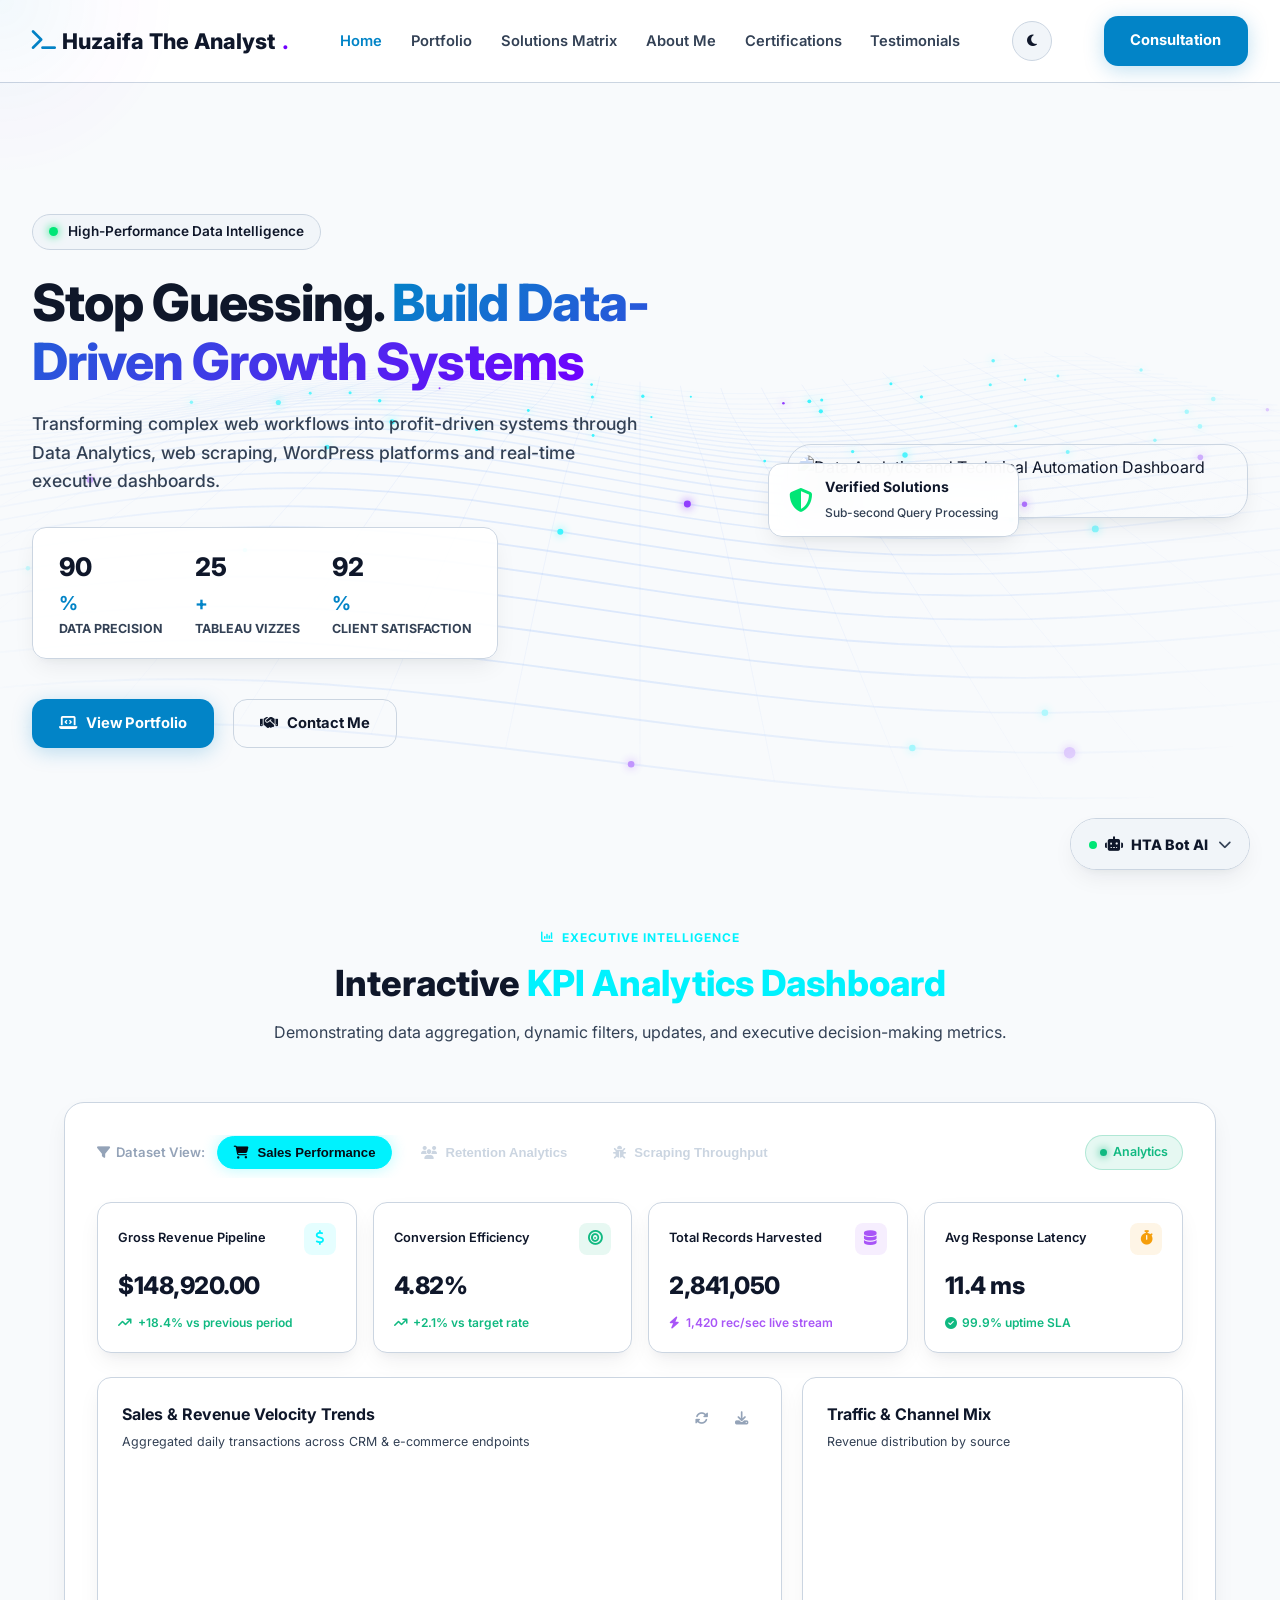
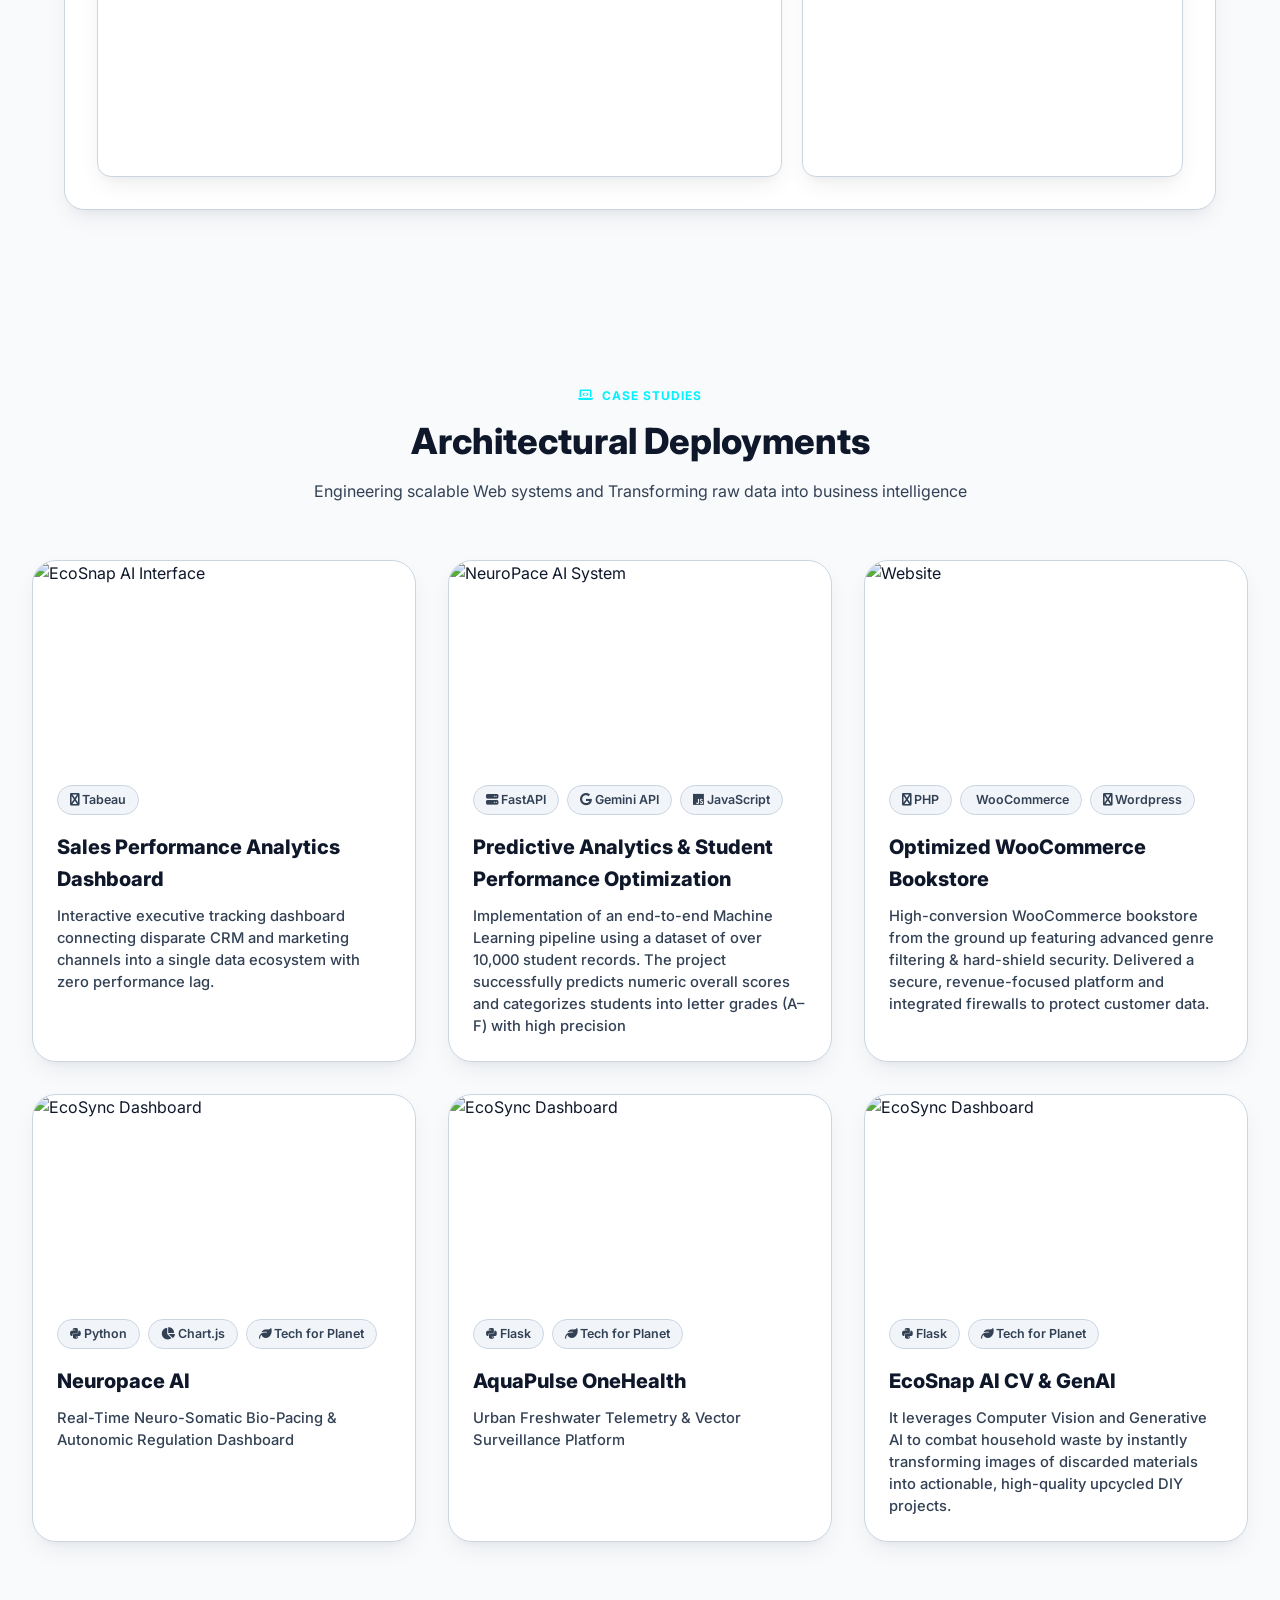
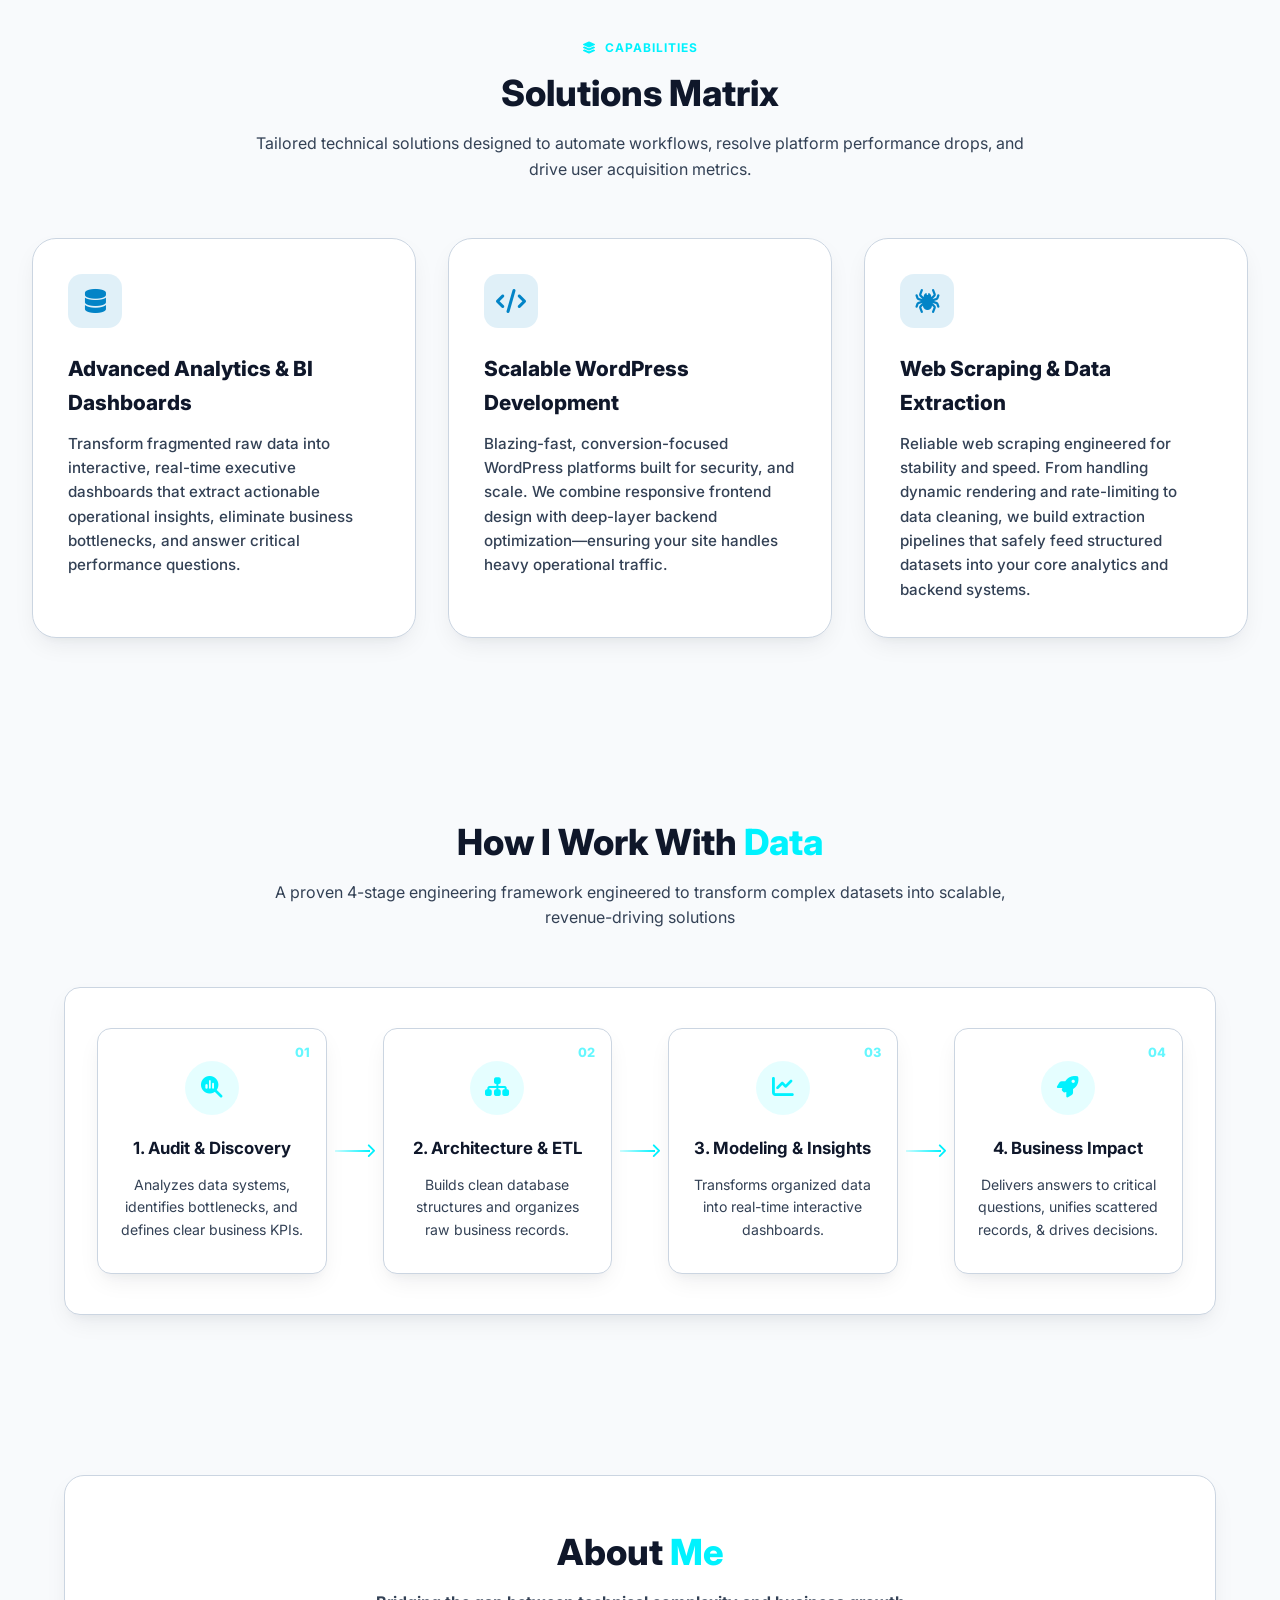
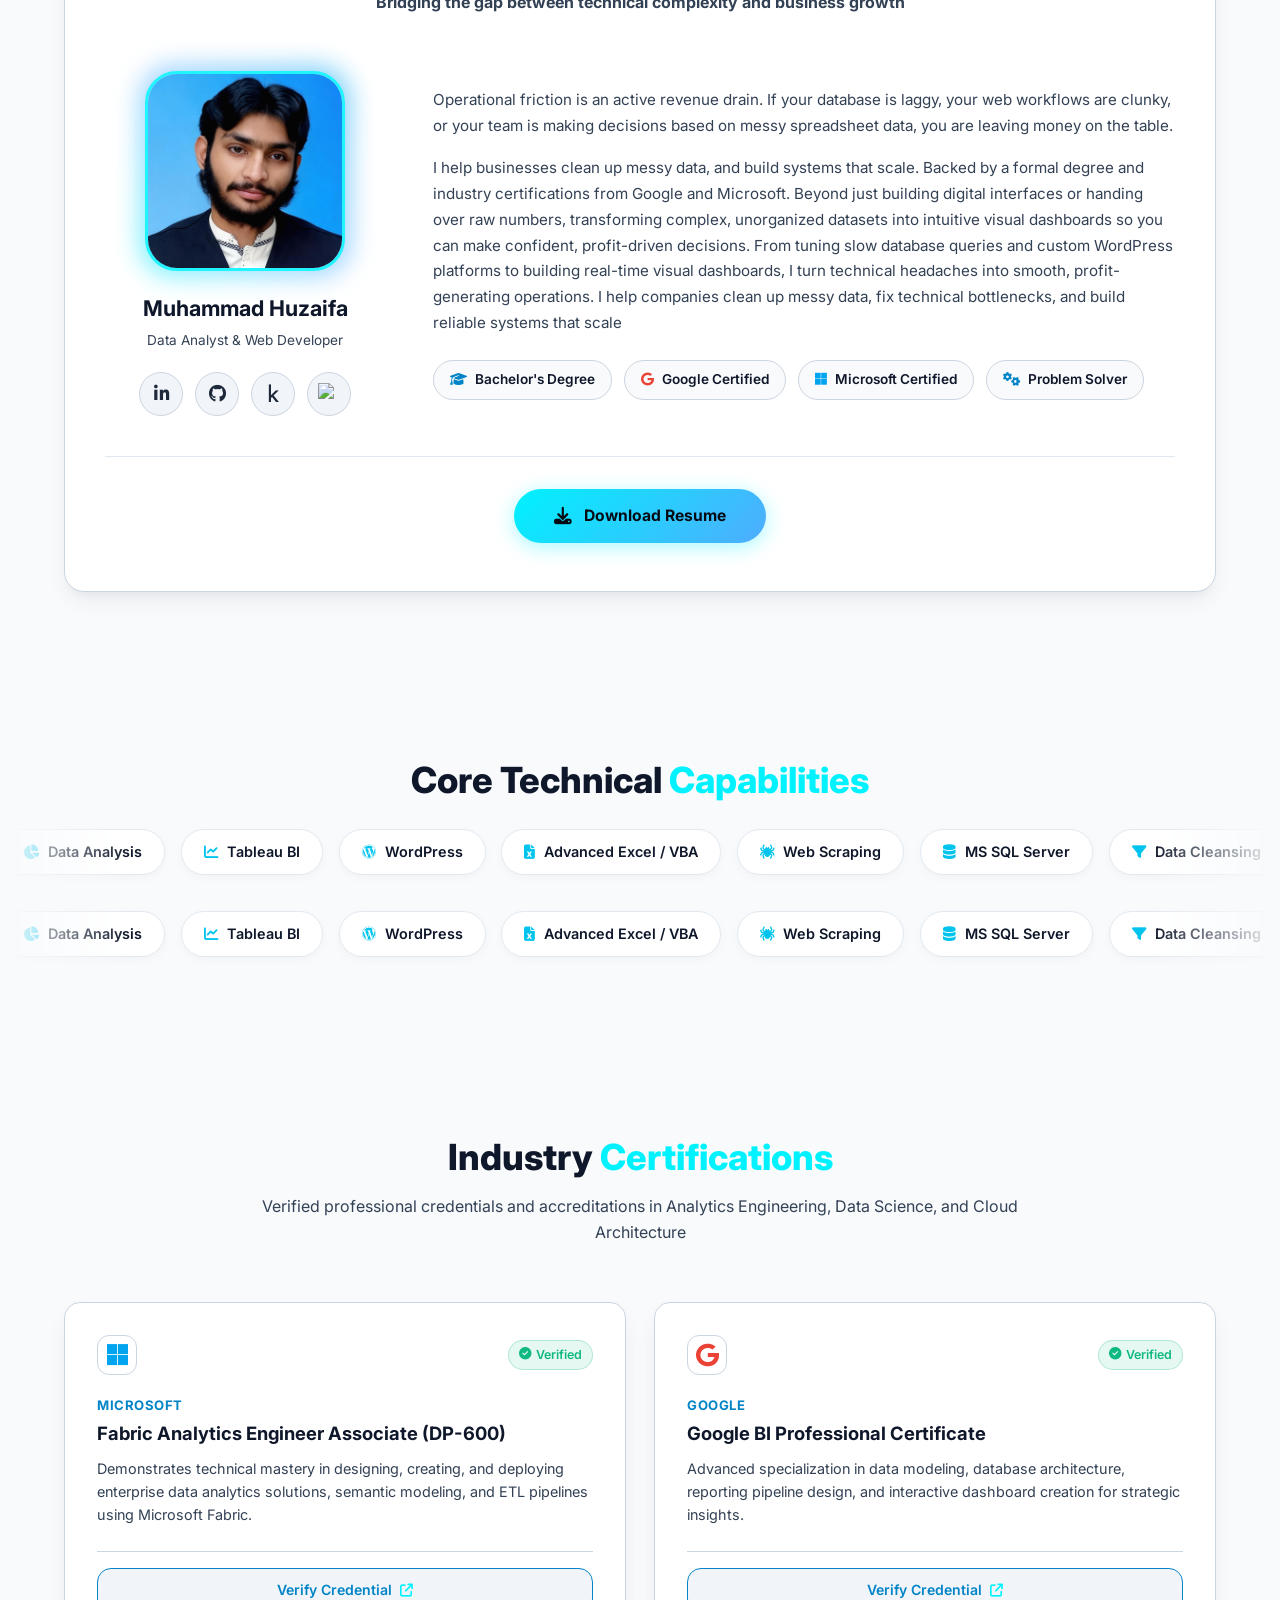
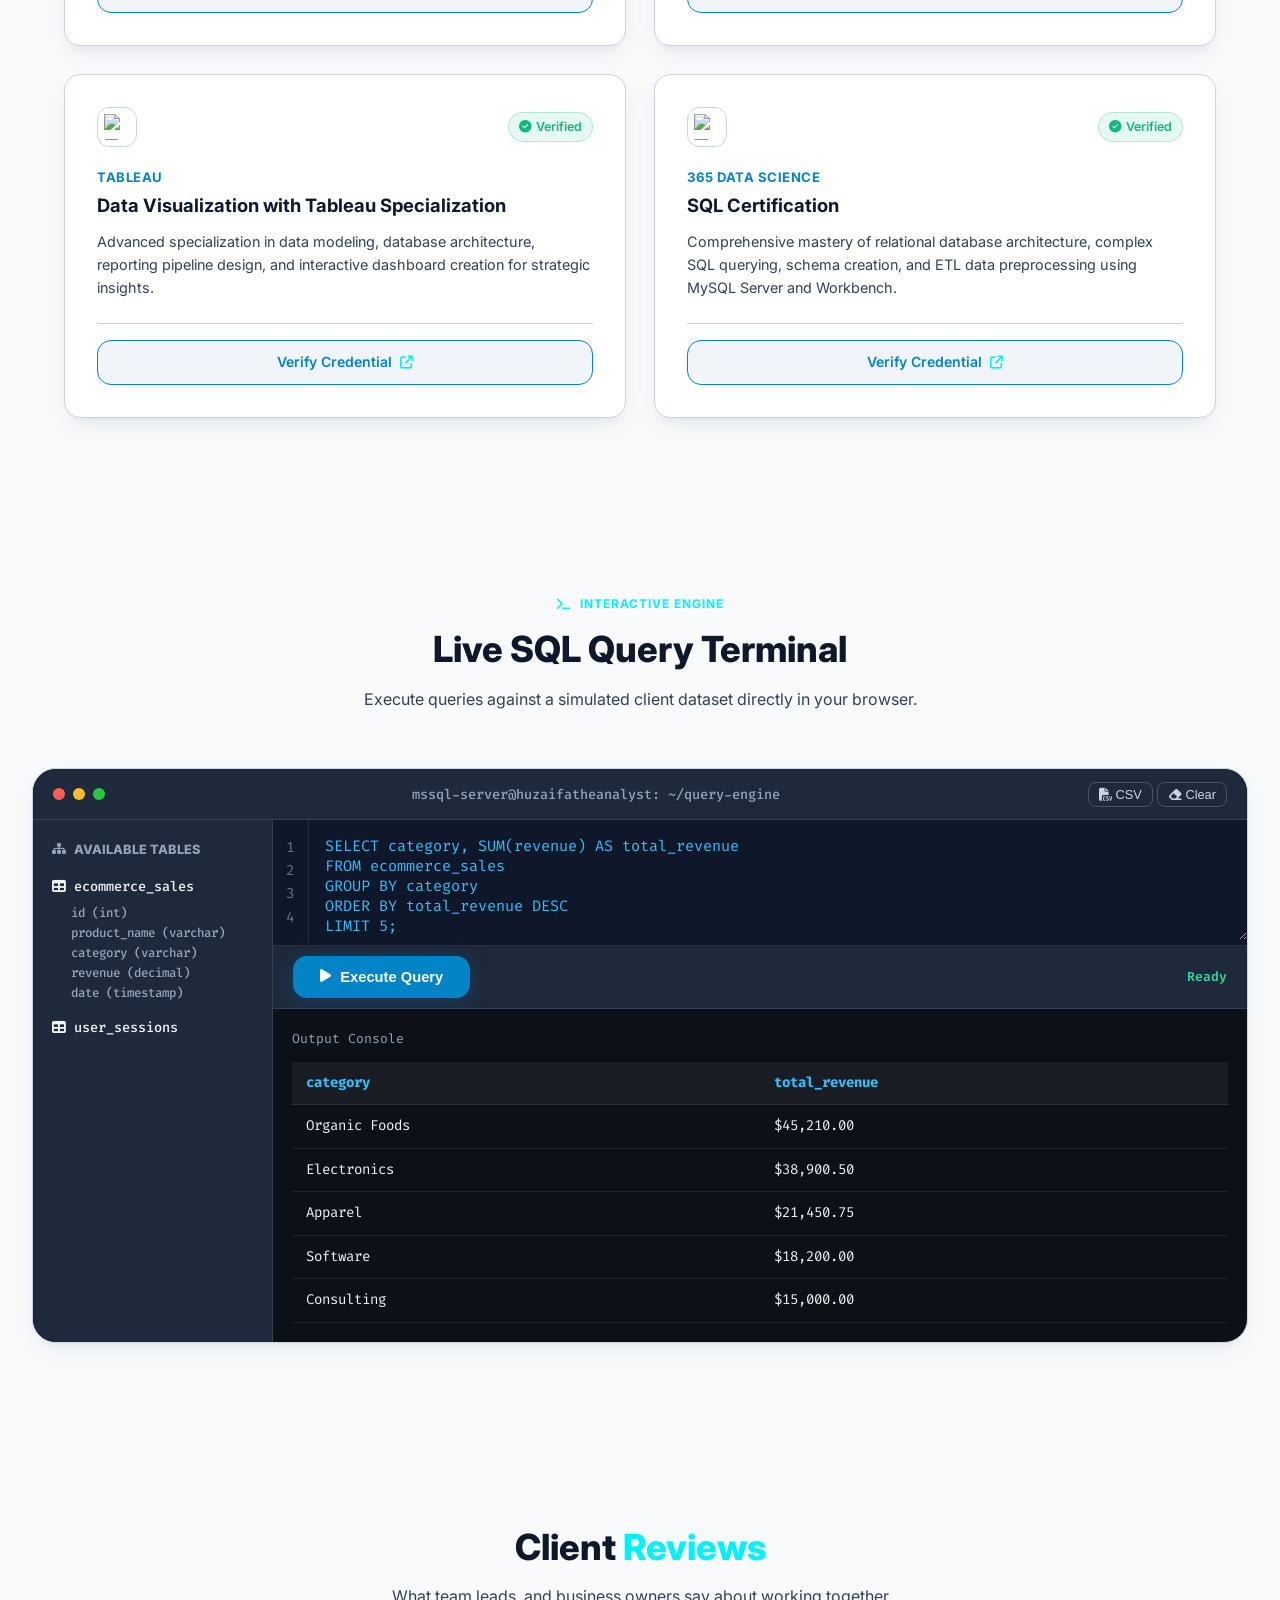
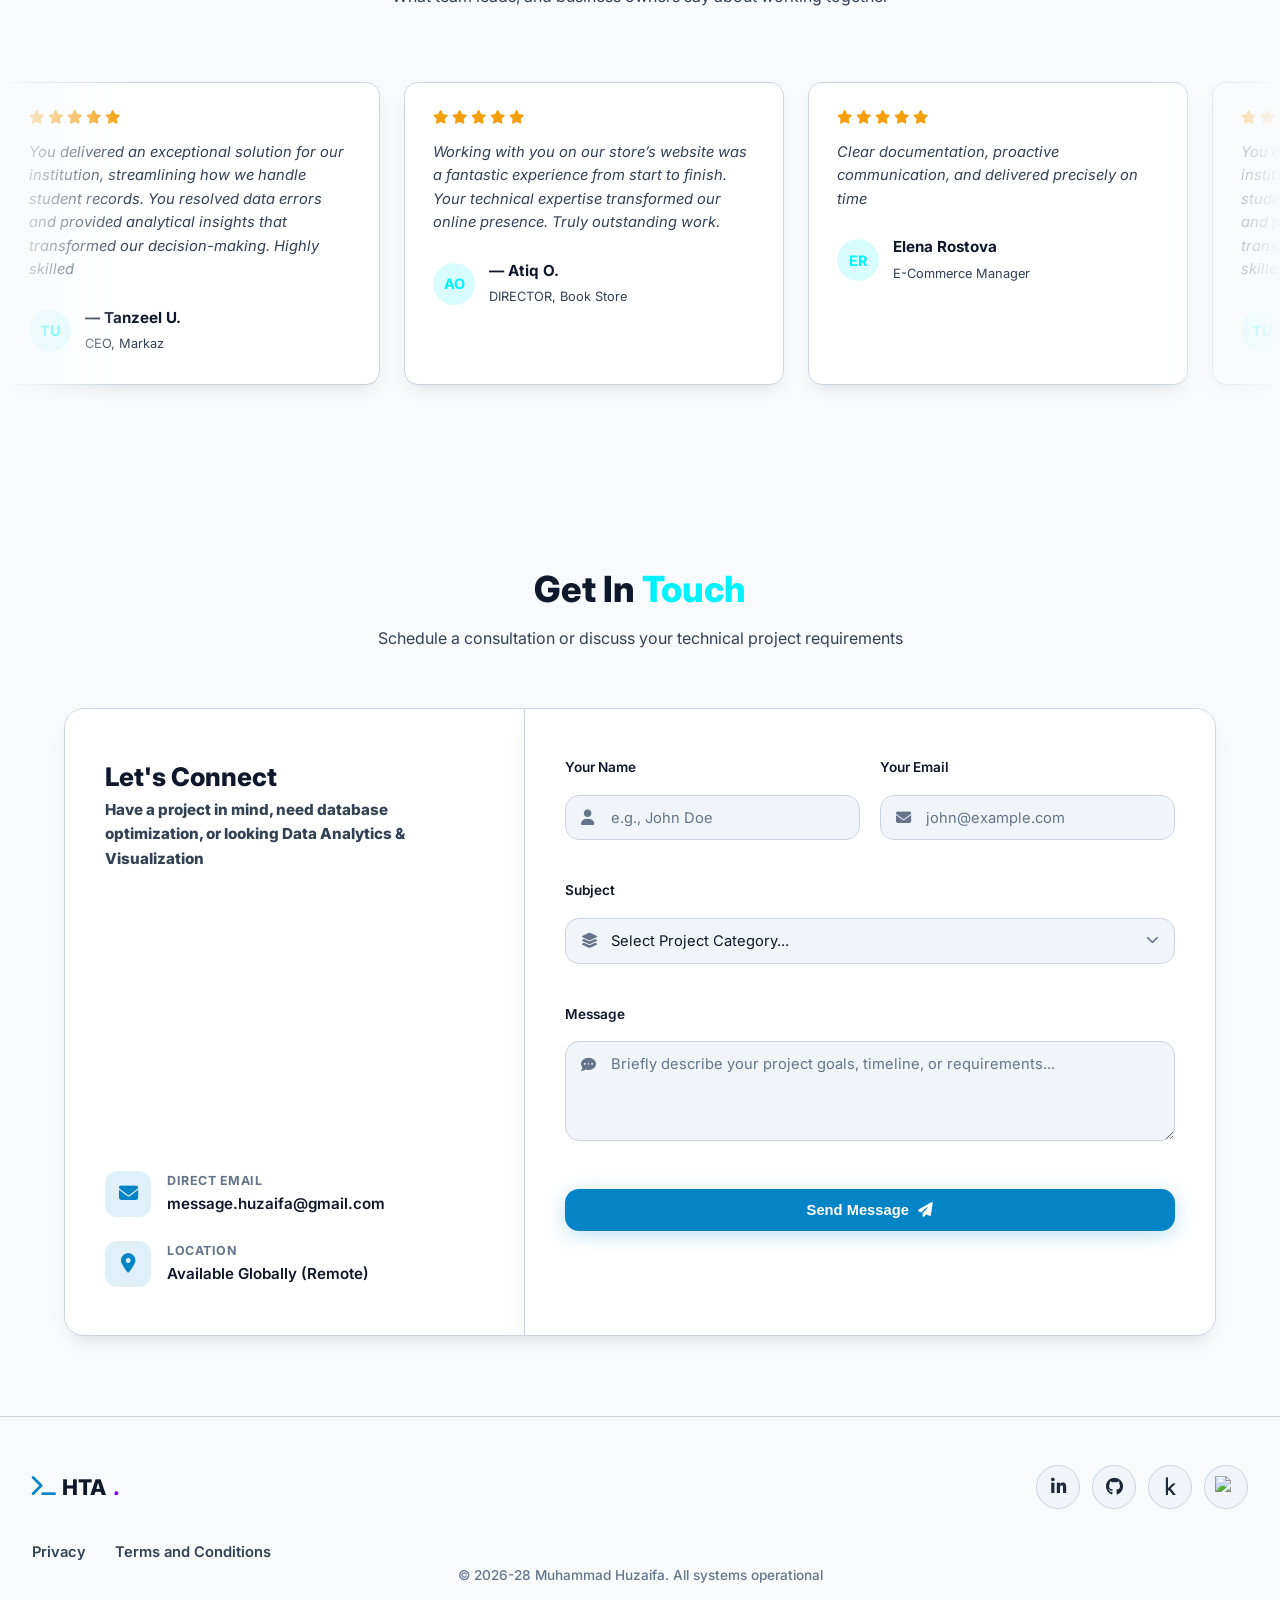
==== index.html @ ada936f2 "Update index.html" ====
<!DOCTYPE html>
<html lang="en" data-theme="dark">
<head>
    <meta charset="UTF-8">
    <meta name="viewport" content="width=device-width, initial-scale=1.0">
    <title>&gt;_ Muhammad Huzaifa | Data Analyst & Web Developer</title>
    <meta name="description" content="Optimize SQL databases, design 3NF schemas, and execute advanced analytics queries. Turn raw database structures into high-performance intelligence. Contact us!">
    <meta name="keywords" content="SQL Database, Database Schema Design, SQL Analytics, Performance Tuning, Relational Database Services">
    <!-- Canonical URL -->
    <link rel="canonical" href="huzaifatheanalyst.xyz/">
    
    <!-- Open Graph / Facebook / LinkedIn -->
    <meta property="og:type" content="website">
    <meta property="og:url" content="huzaifatheanalyst.xyz/">
    <meta property="og:title" content="Data Analysis, Visualization & SQL Database Solutions">
    <meta property="og:description" content="Turn complex datasets into actionable business intelligence with custom dashboards and optimized SQL databases.">
    <meta property="og:image" content="https://images.unsplash.com/photo-1551288049-bebda4e38f71?auto=format&fit=crop&w=800&q=80">

    <!-- Twitter Cards -->
    <meta name="twitter:card" content="summary_large_image">
    <meta name="twitter:title" content="Data Analysis, Visualization & SQL Database Solutions">
    <meta name="twitter:description" content="Turn complex datasets into actionable business intelligence with custom dashboards and optimized SQL databases.">
    <meta name="twitter:image" content="https://images.unsplash.com/photo-1551288049-bebda4e38f71?auto=format&fit=crop&w=800&q=80">
    <!-- Language and Geographical Targeting -->
    <meta http-equiv="Content-Language" content="en">
    <!-- Charset Encoding (Prevents broken text rendering) -->
    <link rel="alternate" hreflang="en" href="https://huzaifatheanalyst.xyz">
    <link rel="alternate" hreflang="x-default" href="https://huzaifatheanalyst.xyz">
    <!-- Core Search Engine Crawler Controls -->
    <meta name="robots" content="index, follow, max-snippet:-1, max-image-preview:large, max-video-preview:-1">
    <!-- Prevents translation prompt popups for international queries --> 
    <meta name="google" content="notranslate">
    <!-- Meta Tags for Engine Optimization & Social Previews -->
    <meta name="description" content="High-performance data analytics and web development portfolio featuring interactive KPI dashboards, live SQL execution engine, web automation pipelines, and custom web architectures.">
    <meta name="author" content="Muhammad Huzaifa">
    <script type="application/ld+json">
    {
      "@context": "https://schema.org",
      "@type": "ProfessionalService",
      "name": "Data Analytics & SQL Solutions",
      "description": "Expert data analysis, custom BI visualization dashboards, and SQL database optimization.",
      "url": "huzaifatheanalyst.xyz/",
      "serviceType": [
        "Data Analysis",
        "Data Visualization",
        "SQL Database Management",
        "Business Intelligence",
        "Wordpress Development"
      ],
      "areaServed": "Global",
      "hasOfferCatalog": {
        "@type": "OfferCatalog",
        "name": "Data & Database Services",
        "itemListElement": [
          {
            "@type": "Offer",
            "itemOffered": {
              "@type": "Service",
              "name": "SQL Database Optimization & 3NF Schema Design"
            }
          },
          {
            "@type": "Offer",
            "itemOffered": {
              "@type": "Service",
              "name": "Interactive BI & Web Dashboard Analytics"
            }
          }
        ]
      }
    }
    </script>
    <!-- Fonts & Icons -->
    <link rel="preconnect" href="https://fonts.googleapis.com">
    <link rel="preconnect" href="https://fonts.gstatic.com" crossorigin>
    <link href="https://fonts.googleapis.com/css2?family=Fira+Code:wght@400;500;600&family=Inter:wght@300;400;500;600;700;800&display=swap" rel="stylesheet">
    <link rel="stylesheet" href="https://cdnjs.cloudflare.com/ajax/libs/font-awesome/6.4.0/css/all.min.css">
    
    <!-- External JS Library Stylesheets -->
    <link rel="stylesheet" href="https://unpkg.com/aos@2.3.1/dist/aos.css">
    <link rel="stylesheet" href="https://cdn.jsdelivr.net/npm/lenis@1.0.42/dist/lenis.css">
    
    <!-- Core Application Stylesheet -->
    <link rel="stylesheet" href="style.css">
    
    <!-- External JavaScript Libraries -->
    <script src="https://cdn.jsdelivr.net/npm/lenis@1.0.42/dist/lenis.min.js"></script>
    <script src="https://cdnjs.cloudflare.com/ajax/libs/gsap/3.12.5/gsap.min.js"></script>
    <script src="https://cdnjs.cloudflare.com/ajax/libs/gsap/3.12.5/ScrollTrigger.min.js"></script>
    <script src="https://unpkg.com/aos@2.3.1/dist/aos.js"></script>
    <script src="https://cdnjs.cloudflare.com/ajax/libs/vanilla-tilt/1.8.1/vanilla-tilt.min.js"></script>
    <script src="https://cdn.jsdelivr.net/npm/chart.js"></script>
    <!-- EmailJS SDK Browser Integration -->
    <script type="text/javascript" src="https://cdn.jsdelivr.net/npm/@emailjs/browser@4/dist/email.min.js"></script>
</head>
<body class="dark-mode">

    <!-- Interactive Mouse Follower Glow Light -->
    <div id="mouse-follower" class="mouse-cursor-glow"></div>

    <!-- Live Ticker Top Banner -->
    <!--<div class="top-banner">
        <div class="banner-track">
            <span class="banner-text"><i class="fa-solid fa-chart-line"></i> Live Data Metrics: 10M+ Records Processed</span>
            <span class="banner-text"><i class="fa-solid fa-bolt"></i> PageSpeed Score: 99/100</span>
            <span class="banner-text"><i class="fa-solid fa-database"></i> SQL Query Latency: &lt;12ms</span>
            <span class="banner-text"><i class="fa-solid fa-code-branch"></i> Automated Scraping Pipelines: 100% Uptime</span>
            <span class="banner-text"><i class="fa-solid fa-chart-line"></i> Live Data Metrics: 10M+ Records Processed</span>
            <span class="banner-text"><i class="fa-solid fa-bolt"></i> PageSpeed Score: 99/100</span>
        </div>
    </div>-->

    <!-- SECTION 1: HEADER NAVIGATION BAR WITH THEME SWITCHER -->
    <header class="navbar" id="master-navbar">
    <div class="navbar-container">
        <!-- Left: Identity Logo -->
        <a href="#home" class="nav-logo">
            <i class="fa-solid fa-terminal logo-icon"></i>
            <span class="logo-text">
                H<span class="logo-fold">uzaifa </span>T<span class="logo-fold">he </span>A<span class="logo-fold">nalyst</span>
            </span>
            <span class="logo-dot">.</span>
        </a>

        <!-- Master Navigation Pipeline -->
        <nav class="nav-pipeline">
            <ul class="nav-links">
                <li><a href="#home" class="nav-link active">Home</a></li>
                <li><a href="#portfolio" class="nav-link">Portfolio</a></li>                
                <li><a href="#matrix" class="nav-link">Solutions Matrix</a></li>
                <li><a href="#about" class="nav-link">About Me</a></li>
                <li><a href="#certifications" class="nav-link">Certifications</a></li>
                <li><a href="#testimonials" class="nav-link">Testimonials</a></li>
            </ul>
            <div class="nav-action-mobile">
                <a href="#contact" class="btn btn-primary tracking-cta" data-cta-location="Mobile Drawer">Consultation</a>
            </div>
        </nav>
        
        <!-- Center Theme Toggle & Right-most Hamburger -->
        <button id="theme-toggle-btn" class="theme-toggle-button" aria-label="Toggle Light/Dark Theme" title="Switch Theme">
            <i class="fa-solid fa-moon icon-dark"></i>
            <i class="fa-solid fa-sun icon-light"></i>
        </button>

        <a href="#contact" class="btn btn-primary tracking-cta cta-desktop-only" data-cta-location="Navigation Header">Consultation</a>

        <button class="mobile-nav-toggle" aria-label="Toggle navigation menu" aria-expanded="false">
            <span class="hamburger-line"></span>
            <span class="hamburger-line"></span>
            <span class="hamburger-line"></span>
        </button>
    </div>
</header>
    <!-- SECTION 2: HERO SECTION WITH MOUSE PARALLAX CANVAS & LIVE METRICS -->
    <section class="hero" id="home">
        <!-- Background Particle Canvas for Mouse Interaction -->
        <canvas id="hero-particle-canvas"></canvas>

        <div class="hero-content" data-aos="fade-right" data-aos-duration="1000">
            <div class="hero-status-badge">
                <span class="status-dot pulse"></span>
                <span class="status-text">High-Performance Data Intelligence</span>
            </div>
            
            <!-- <div class="hero-tagline">High-Performance Web Applications & Data Intelligence</div>-->
            <h1 class="hero-title">Stop Guessing.<span> Build Data-Driven Growth Systems</span></h1>
            <p class="hero-desc">Transforming complex web workflows into profit-driven systems through Data Analytics, web scraping,  WordPress platforms and real-time executive dashboards.</p>
            
            <!-- Hero Real-Time Performance Badges -->
            <div class="hero-kpi-strip">
                <div class="kpi-mini-card">
                    <span class="kpi-mini-number" data-target="90">0</span><span class="kpi-unit">%</span>
                    <span class="kpi-mini-label">Data Precision</span>
                </div>
                <div class="kpi-mini-card">
                    <span class="kpi-mini-number" data-target="25">0</span><span class="kpi-unit">+</span>
                    <span class="kpi-mini-label">Tableau Vizzes</span>
                </div>
                <div class="kpi-mini-card">
                    <span class="kpi-mini-number" data-target="92">0</span><span class="kpi-unit">%</span>
                    <span class="kpi-mini-label">Client Satisfaction</span>
                </div>
            </div>

            <div class="hero-actions">
                <a href="#portfolio" class="btn btn-primary"><i class="fa-solid fa-laptop-code"></i> View Portfolio</a>
                <a href="#contact" class="btn btn-outline"><i class="fa-solid fa-handshake"></i> Contact Me</a>
            </div>
        </div>

        <div class="hero-image-container" data-aos="fade-left" data-aos-duration="1000">
            <div class="hero-image-glass-frame">
                <img src="https://images.unsplash.com/photo-1551288049-bebda4e38f71?auto=format&fit=crop&w=800&q=80" 
                     alt="Data Analytics and Technical Automation Dashboard Layout" 
                     class="hero-image">
                <div class="glass-overlay-badge">
                    <i class="fa-solid fa-shield-halved"></i>
                    <div>
                        <strong>Verified Solutions</strong>
                        <small>Sub-second Query Processing</small>
                    </div>
                </div>
            </div>
        </div>
    </section>

    <!-- ==========================================
     LIVE INTERACTIVE KPI ANALYTICS DASHBOARD
     ========================================== -->
<section id="dashboard" class="section-padding">
    <div class="container">
        
        <!-- Section Header -->
        <div class="section-header text-center">
            <span class="section-badge"><i class="fa-solid fa-chart-column"></i> EXECUTIVE INTELLIGENCE</span>
            <h2 class="section-title">Interactive <span class="highlight">KPI Analytics Dashboard</span></h2>
            <p class="section-subtitle">Demonstrating data aggregation, dynamic filters, updates, and executive decision-making metrics.</p>
        </div>

        <!-- Dashboard Main Outer Container -->
        <div class="dashboard-frame">
            
            <!-- Horizontal Filter Bar (Scrollable on Mobile) -->
            <div class="dashboard-filter-bar">
                <span class="filter-label"><i class="fa-solid fa-filter"></i> Dataset View:</span>
                <button class="filter-btn active" data-view="sales"><i class="fa-solid fa-cart-shopping"></i> Sales Performance</button>
                <button class="filter-btn" data-view="retention"><i class="fa-solid fa-users"></i> Retention Analytics</button>
                <button class="filter-btn" data-view="scraping"><i class="fa-solid fa-bug"></i> Scraping Throughput</button>
                <span class="status-indicator"><span class="pulse-dot"></span> Analytics</span>
            </div>

            <!-- Top 4 KPI Metric Cards -->
            <div class="kpi-grid">
                
                <!-- KPI Card 1 -->
                <div class="kpi-card">
                    <div class="kpi-header">
                        <span class="kpi-title">Gross Revenue Pipeline</span>
                        <span class="kpi-icon icon-cyan"><i class="fa-solid fa-dollar-sign"></i></span>
                    </div>
                    <div class="kpi-value" id="kpi-val-1">$148,920.00</div>
                    <div class="kpi-trend trend-up">
                        <i class="fa-solid fa-arrow-trend-up"></i>
                        <span>+18.4% vs previous period</span>
                    </div>
                </div>

                <!-- KPI Card 2 -->
                <div class="kpi-card">
                    <div class="kpi-header">
                        <span class="kpi-title">Conversion Efficiency</span>
                        <span class="kpi-icon icon-green"><i class="fa-solid fa-bullseye"></i></span>
                    </div>
                    <div class="kpi-value" id="kpi-val-2">4.82%</div>
                    <div class="kpi-trend trend-up">
                        <i class="fa-solid fa-arrow-trend-up"></i>
                        <span>+2.1% vs target rate</span>
                    </div>
                </div>

                <!-- KPI Card 3 -->
                <div class="kpi-card">
                    <div class="kpi-header">
                        <span class="kpi-title">Total Records Harvested</span>
                        <span class="kpi-icon icon-purple"><i class="fa-solid fa-database"></i></span>
                    </div>
                    <div class="kpi-value" id="kpi-val-3">2,841,050</div>
                    <div class="kpi-trend trend-neutral">
                        <i class="fa-solid fa-bolt"></i>
                        <span>1,420 rec/sec live stream</span>
                    </div>
                </div>

                <!-- KPI Card 4 -->
                <div class="kpi-card">
                    <div class="kpi-header">
                        <span class="kpi-title">Avg Response Latency</span>
                        <span class="kpi-icon icon-amber"><i class="fa-solid fa-stopwatch"></i></span>
                    </div>
                    <div class="kpi-value" id="kpi-val-4">11.4 ms</div>
                    <div class="kpi-trend trend-up">
                        <i class="fa-solid fa-circle-check"></i>
                        <span>99.9% uptime SLA</span>
                    </div>
                </div>

            </div>

            <!-- Main Charts Grid -->
            <div class="dashboard-charts-grid">
                
                <!-- Line Chart Card -->
                <div class="dashboard-card">
                    <div class="card-header">
                        <div>
                            <h3 class="card-title">Sales & Revenue Velocity Trends</h3>
                            <p class="card-subtitle">Aggregated daily transactions across CRM & e-commerce endpoints</p>
                        </div>
                        <div class="card-actions">
                            <button class="icon-btn" title="Refresh Data" id="btn-refresh"><i class="fa-solid fa-rotate"></i></button>
                            <button class="icon-btn" title="Download Report"><i class="fa-solid fa-download"></i></button>
                        </div>
                    </div>
                    <!-- Relative Container to Lock Canvas Bounds -->
                    <div class="chart-canvas-container">
                        <canvas id="lineChart"></canvas>
                    </div>
                </div>

                <!-- Doughnut Chart Card -->
                <div class="dashboard-card">
                    <div class="card-header">
                        <div>
                            <h3 class="card-title">Traffic & Channel Mix</h3>
                            <p class="card-subtitle">Revenue distribution by source</p>
                        </div>
                    </div>
                    <!-- Relative Container to Lock Canvas Bounds -->
                    <div class="chart-canvas-container doughnut-container">
                        <canvas id="doughnutChart"></canvas>
                    </div>
                </div>

            </div>

        </div>
    </div>
</section>
    
    <!-- SECTION 5: PORTFOLIO & ENGINEERING PROJECTS -->
    <section class="portfolio-section" id="portfolio">
        <div class="section-header" data-aos="fade-up">
            <div class="section-badge"><i class="fa-solid fa-laptop-code"></i> Case Studies</div>
            <h2 class="section-title">Architectural <span>Deployments</span></h2>
            <p class="section-subtitle">Engineering scalable Web systems and Transforming raw data into business intelligence</p>
        </div>

        <div class="portfolio-grid">
            <!-- Project 1:  -->
            <div class="project-card" data-aos="fade-up" data-aos-delay="100">
                <div class="project-image-wrapper">
                    <img src="https://images.unsplash.com/photo-1718157583121-ff17762cdb14?q=80&w=867&auto=format&fit=crop&ixlib=rb-4.1.0&ixid=M3wxMjA3fDB8MHxwaG90by1wYWdlfHx8fGVufDB8fHx8fA%3D%3D" alt="EcoSnap AI Interface" class="project-img">
                    <div class="project-links">
                        <a href="#" class="project-link" aria-label="View Source"><i class="fa-solid fa-file-lines"></i></a>
                        <a href="https://public.tableau.com/app/profile/muhammadhuzaifa/viz/AdidasUSA_StrategicSalesPerformanceOverview/AdidasSalesDashboardUSA2020-21" class="project-link" aria-label="Live Demo"><i class="fa-solid fa-arrow-up-right-from-square"></i></a>
                    </div>
                </div>
                <div class="project-content">
                    <div class="project-tags">
                        <span class="tag"><i class="fa-brands fa-chart-line"></i> Tabeau</span>
                    </div>
                    <h3 class="project-title">Sales Performance Analytics Dashboard</h3>
                    <p class="project-desc">Interactive executive tracking dashboard connecting disparate CRM and marketing channels into a single data ecosystem with zero performance lag.</p>
                </div>
            </div>

            <!-- Project 2:-->
            <div class="project-card" data-aos="fade-up" data-aos-delay="200">
                <div class="project-image-wrapper">
                    <img src="https://images.unsplash.com/photo-1782729433827-b5d43a30973f?q=80&w=387&auto=format&fit=crop&ixlib=rb-4.1.0&ixid=M3wxMjA3fDB8MHxwaG90by1wYWdlfHx8fGVufDB8fHx8fA%3D%3D" alt="NeuroPace AI System" class="project-img">
                    <div class="project-links">
                        <a href="https://github.com/MuhammadHuzaifaG/Rf-predictor-high-precision-student-grade-analytic/blob/main/README.md" class="project-link" aria-label="Live Demo"><i class="fa-brands fa-github"></i></a>
                        <a href="https://www.kaggle.com/code/muhammadhuzaifagohar/rf-predictor-high-precision-student-grade-analytic" class="project-link" aria-label="View Source"><i class="fa-solid fa-arrow-up-right-from-square"></i></a>
                    </div>
                </div>
                <div class="project-content">
                    <div class="project-tags">
                        <span class="tag"><i class="fa-solid fa-server"></i> FastAPI</span>
                        <span class="tag"><i class="fa-brands fa-google"></i> Gemini API</span>
                        <span class="tag"><i class="fa-brands fa-js"></i> JavaScript</span>
                    </div>
                    <h3 class="project-title">Predictive Analytics & Student Performance Optimization</h3>
                    <p class="project-desc">Implementation of an end-to-end Machine Learning pipeline using a dataset of over 10,000 student records. The project successfully predicts numeric overall scores and categorizes students into letter grades (A–F) with high precision</p>
                </div>
            </div>

            <!-- Project 3:  -->
            <div class="project-card" data-aos="fade-up" data-aos-delay="300">
                <div class="project-image-wrapper">
                    <img src="https://images.unsplash.com/photo-1698512156323-28e03350851e?q=80&w=870&auto=format&fit=crop&ixlib=rb-4.1.0&ixid=M3wxMjA3fDB8MHxwaG90by1wYWdlfHx8fGVufDB8fHx8fA%3D%3D" alt="Website" class="project-img">
                    <div class="project-links">
                        <a href="https://docs.google.com/document/d/1Qr-79xGvVa0n-7k_gjW4bjNRzRv3go2waDYtwIHaJGA/edit?usp=sharing" class="project-link" aria-label="Live Demo"><i class="fa-solid fa-file-lines"></i></a>
                        <a href="https://booking.freehosting.dev/" class="project-link" aria-label="View Source"><i class="fa-solid fa-arrow-up-right-from-square"></i></a>
                    </div>
                </div>
                <div class="project-content">
                    <div class="project-tags">
                        <span class="tag"><i class="fa-solid fa-php"></i> PHP</span>
                        <span class="tag"><i class="fa-solid fa-woocommerce"></i> WooCommerce</span>
                        <span class="tag"><i class="fa-solid fa-wordpress"></i> Wordpress</span>
                    </div>
                    <h3 class="project-title">Optimized WooCommerce Bookstore</h3>
                    <p class="project-desc">High-conversion WooCommerce bookstore from the ground up featuring advanced genre filtering & hard-shield security. Delivered a secure, revenue-focused platform and integrated firewalls to protect customer data.</p>
                </div>
            </div>
            
            <!-- Project 4:  -->
            <div class="project-card" data-aos="fade-up" data-aos-delay="400">
                <div class="project-image-wrapper">
                    <img src="https://images.unsplash.com/photo-1563986768609-322da13575f3?auto=format&fit=crop&w=600&q=80" alt="EcoSync Dashboard" class="project-img">
                    <div class="project-links">
                        <a href="https://github.com/MuhammadHuzaifaG/Neuropace-AI" class="project-link" aria-label="View Source"><i class="fa-brands fa-github"></i></a>
                        <a href="https://muhammadhuzaifag.github.io/Neuropace-AI/" class="project-link" aria-label="Live Demo"><i class="fa-solid fa-arrow-up-right-from-square"></i></a>
                    </div>
                </div>
                <div class="project-content">
                    <div class="project-tags">
                        <span class="tag"><i class="fa-brands fa-python"></i> Python</span>
                        <span class="tag"><i class="fa-solid fa-chart-pie"></i> Chart.js</span>
                        <span class="tag"><i class="fa-solid fa-leaf"></i> Tech for Planet</span>
                    </div>
                    <h3 class="project-title">Neuropace AI</h3>
                    <p class="project-desc">Real-Time Neuro-Somatic Bio-Pacing & Autonomic Regulation Dashboard</p>
                </div>
            </div>
            <!-- Project 5 -->
            <div class="project-card" data-aos="fade-up" data-aos-delay="400">
                <div class="project-image-wrapper">
                    <img src="https://images.unsplash.com/photo-1460925895917-afdab827c52f?auto=format&fit=crop&w=600&q=80" alt="EcoSync Dashboard" class="project-img">
                    <div class="project-links">
                        <a href="https://github.com/MuhammadHuzaifaG/AquaPulse-OneHealth" class="project-link" aria-label="View Source"><i class="fa-brands fa-github"></i></a>
                        <a href="https://muhammadhuzaifag.github.io/AquaPulse-OneHealth/" class="project-link" aria-label="Live Demo"><i class="fa-solid fa-arrow-up-right-from-square"></i></a>
                    </div>
                </div>
                <div class="project-content">
                    <div class="project-tags">
                        <span class="tag"><i class="fa-brands fa-python"></i> Flask</span>
                        <span class="tag"><i class="fa-solid fa-leaf"></i> Tech for Planet</span>
                    </div>
                    <h3 class="project-title">AquaPulse OneHealth</h3>
                    <p class="project-desc"> Urban Freshwater Telemetry & Vector Surveillance Platform </p>
                </div>
            </div>
            <!-- Project 6 -->
            <div class="project-card" data-aos="fade-up" data-aos-delay="400">
                <div class="project-image-wrapper">
                    <img src="https://images.unsplash.com/photo-1526374965328-7f61d4dc18c5?auto=format&fit=crop&w=600&q=80" alt="EcoSync Dashboard" class="project-img">
                    <div class="project-links">
                        <a href="https://github.com/MuhammadHuzaifaG/EcoSnap-AI-Computer-Vision-and-Generative-AI" class="project-link" aria-label="View Source"><i class="fa-brands fa-github"></i></a>
                        <a href="https://muhammadhuzaifag.github.io/EcoSnap-AI-Computer-Vision-and-Generative-AI" class="project-link" aria-label="Live Demo"><i class="fa-solid fa-arrow-up-right-from-square"></i></a>
                    </div>
                </div>
                <div class="project-content">
                    <div class="project-tags">
                        <span class="tag"><i class="fa-brands fa-python"></i> Flask</span>
                        <span class="tag"><i class="fa-solid fa-leaf"></i> Tech for Planet</span>
                    </div>
                    <h3 class="project-title">EcoSnap AI CV & GenAI</h3>
                    <p class="project-desc">It leverages Computer Vision and Generative AI to combat household waste by instantly transforming images of discarded materials into actionable, high-quality upcycled DIY projects.</p>
                </div>
            </div>
        </div>
    </section>

    <!-- SECTION 6: SOLUTIONS MATRIX -->
    <section class="services-section" id="matrix">
        <div class="section-header" data-aos="fade-up">
            <div class="section-badge"><i class="fa-solid fa-layer-group"></i> Capabilities</div>
            <h2 class="section-title">Solutions <span>Matrix</span></h2>
            <p class="section-subtitle">Tailored technical solutions designed to automate workflows, resolve platform performance drops, and drive user acquisition metrics.</p>
        </div>
        
        <div class="services-grid">
            <div class="service-card" data-aos="zoom-in" data-aos-delay="100">
                <div class="service-icon"><i class="fa-solid fa-database"></i></div>
                <h3 class="service-title">Advanced Analytics & BI Dashboards</h3>
                <p class="service-desc">Transform fragmented raw data into interactive, real-time executive dashboards that extract actionable operational insights, eliminate business bottlenecks, and answer critical performance questions.</p>
            </div>
            
            <div class="service-card" data-aos="zoom-in" data-aos-delay="200">
                <div class="service-icon"><i class="fa-solid fa-code"></i></div>
                <h3 class="service-title">Scalable WordPress Development</h3>
                <p class="service-desc">Blazing-fast, conversion-focused WordPress platforms built for security, and scale. We combine responsive frontend design with deep-layer backend optimization—ensuring your site handles heavy operational traffic.</p>
            </div>
            
            <div class="service-card" data-aos="zoom-in" data-aos-delay="300">
                <div class="service-icon"><i class="fa-solid fa-spider"></i></div>
                <h3 class="service-title">Web Scraping & Data Extraction</h3>
                <p class="service-desc">Reliable web scraping engineered for stability and speed. From handling dynamic rendering and rate-limiting to data cleaning, we build extraction pipelines that safely feed structured datasets into your core analytics and backend systems.</p>
            </div>
        </div>
    </section>

<!-- ==========================================
     STAKEHOLDER WORKFLOW / DATA PIPELINE
     ========================================== -->
<section id="pipeline" class="section-padding">
    <div class="container">
        <!-- Section Header with Refined High-Trust Copy -->
        <div class="section-header text-center">
            <h2 class="section-title">How I Work With <span class="highlight">Data</span></h2>
            <p class="section-subtitle">A proven 4-stage engineering framework engineered to transform complex datasets into scalable, revenue-driving solutions</p>
        </div>

        <!-- Outer Boundary Box -->
        <div class="pipeline-outer-box">
            <div class="pipeline-flow-wrapper">
                
                <!-- Step 1 -->
                <div class="pipeline-card" data-step="1">
                    <div class="step-badge">01</div>
                    <div class="pipeline-icon"><i class="fa-solid fa-magnifying-glass-chart"></i></div>
                    <h3 class="pipeline-card-title">1. Audit & Discovery</h3>
                    <p class="pipeline-card-desc">Analyzes data systems, identifies bottlenecks, and defines clear business KPIs.</p>
                </div>

                <!-- Animated Connector Arrow 1-2 -->
                <div class="pipeline-arrow-connector">
                    <div class="arrow-line"></div>
                    <i class="fa-solid fa-chevron-right arrow-head"></i>
                </div>

                <!-- Step 2 -->
                <div class="pipeline-card" data-step="2">
                    <div class="step-badge">02</div>
                    <div class="pipeline-icon"><i class="fa-solid fa-sitemap"></i></div>
                    <h3 class="pipeline-card-title">2. Architecture & ETL</h3>
                    <p class="pipeline-card-desc">Builds clean database structures and organizes raw business records.</p>
                </div>

                <!-- Animated Connector Arrow 2-3 -->
                <div class="pipeline-arrow-connector">
                    <div class="arrow-line"></div>
                    <i class="fa-solid fa-chevron-right arrow-head"></i>
                </div>

                <!-- Step 3 -->
                <div class="pipeline-card" data-step="3">
                    <div class="step-badge">03</div>
                    <div class="pipeline-icon"><i class="fa-solid fa-chart-line"></i></div>
                    <h3 class="pipeline-card-title">3. Modeling & Insights</h3>
                    <p class="pipeline-card-desc">Transforms organized data into real-time interactive dashboards.</p>
                </div>

                <!-- Animated Connector Arrow 3-4 -->
                <div class="pipeline-arrow-connector">
                    <div class="arrow-line"></div>
                    <i class="fa-solid fa-chevron-right arrow-head"></i>
                </div>

                <!-- Step 4 -->
                <div class="pipeline-card" data-step="4">
                    <div class="step-badge">04</div>
                    <div class="pipeline-icon"><i class="fa-solid fa-rocket"></i></div>
                    <h3 class="pipeline-card-title">4. Business Impact </h3>
                    <p class="pipeline-card-desc">Delivers answers to critical questions, unifies scattered records, & drives decisions.</p>
                </div>

            </div>
        </div>
    </div>
</section>

<!-- SECTION 7: ABOUT & CREDENTIALS -->
<!-- ==========================================
     ABOUT ME SECTION (Card Box & Centered CTA)
     ========================================== -->
<section id="about" class="section-padding">
    <div class="container">
        <!-- Main Card Wrapper (Constrains Spread Width) -->
        <div class="about-card-wrapper">
            
            <!-- Section Title inside Card -->
            <div class="section-header text-center">
                <h2 class="section-title">About <span class="highlight">Me</span></h2>
                <p class="section-subtitle"><b>Bridging the gap between technical complexity and business growth</b></p>
            </div>

            <!-- Two-Column Grid Layout -->
            <div class="about-grid">
                
                <!-- Left Column: Profile Avatar & Branded Social Icons -->
                <div class="about-profile-col">
                    <div class="avatar-ring-container">
                        <div class="avatar-glow"></div>
                        <img src="\assets\pic.png" alt="Muhammad Huzaifa" class="about-avatar-img" />
                    </div>
                    <h3 class="profile-name">Muhammad Huzaifa</h3>
                    <p class="profile-role">Data Analyst & Web Developer</p>
                             
                    <!-- Official Brand Color Social Profiles -->
                    <div class="social-brand-row">
                        <a href="https://www.linkedin.com/in/muhammad-huzaifa-g/" target="_blank" rel="noopener noreferrer" class="social-btn brand-linkedin" aria-label="LinkedIn">
                            <i class="fa-brands fa-linkedin-in"></i>
                        </a>
                        <a href="https://github.com/MuhammadHuzaifaG" target="_blank" rel="noopener noreferrer" class="social-btn brand-github" aria-label="GitHub">
                            <i class="fa-brands fa-github"></i>
                        </a>
                        <a href="https://www.kaggle.com/muhammadhuzaifagohar" target="_blank" rel="noopener noreferrer" class="social-btn brand-kaggle" aria-label="Kaggle">
                            <i class="fa-brands fa-kaggle"></i>
                        </a>
                        </a>
                        <a href="https://public.tableau.com/app/profile/muhammadhuzaifa/vizzes" target="_blank" rel="noopener noreferrer" class="social-btn brand-tableau" aria-label="Tableau Profile">
                            <img src="https://raw.githubusercontent.com/gilbarbara/logos/refs/heads/main/logos/tableau-icon.svg" alt="Tableau" class="social-icon-img" />
                        </a>
                    </div>
                </div>

                <!-- Right Column: Bio Copy & Achievement Badges -->
                <div class="about-text-col">
                    <p class="about-paragraph">
                        Operational friction is an active revenue drain. If your database is laggy, your web workflows are clunky, or your team is making decisions based on messy spreadsheet data, you are leaving money on the table.
                    </p>
                    <p class="about-paragraph">
                        I help businesses clean up messy data, and build systems that scale. Backed by a formal degree and industry certifications from Google and Microsoft. Beyond just building digital interfaces or handing over raw numbers, transforming complex, unorganized datasets into intuitive visual dashboards so you can make confident, profit-driven decisions. From tuning slow database queries and custom WordPress platforms to building real-time visual dashboards, I turn technical headaches into smooth, profit-generating operations. I help companies clean up messy data, fix technical bottlenecks, and build reliable systems that scale
                    </p>

                    <!-- Core Credential Badges -->
                    <div class="badge-grid">
                        <span class="cert-pill"><i class="fa-solid fa-graduation-cap"></i> Bachelor's Degree</span>
                        <span class="cert-pill brand-g"><i class="fa-brands fa-google"></i> Google Certified</span>
                        <span class="cert-pill brand-ms"><i class="fa-brands fa-microsoft"></i> Microsoft Certified</span>
                        <span class="cert-pill"><i class="fa-solid fa-gears"></i> Problem Solver</span>
                    </div>
                </div>
            </div>

            <!-- Centered Resume Download Button Container -->
            <div class="about-action-center">
                <a href="resume.pdf" download class="btn-download-resume">
                    <i class="fa-solid fa-download"></i>
                    <span>Download Resume</span>
                </a>
            </div>

        </div>
    </div>
</section> 

<!-- ==========================================
     CORE TECHNICAL CAPABILITIES (Infinite Carousel)
     ========================================== -->
<section id="skills" class="section-padding">
    <div class="container text-center">
        <!-- Section Header -->
        <h2 class="section-title">Core Technical <span class="highlight">Capabilities</span></h2>
    </div>

    <!-- Row 1: Moving Left -->
    <div class="skills-marquee-wrapper">
        <div class="skills-track track-left">
            <!-- Skill Items -->
            <div class="skill-pill"><i class="fa-solid fa-chart-pie"></i> Data Analysis</div>
            <div class="skill-pill"><i class="fa-solid fa-chart-line"></i> Tableau BI</div>
            <div class="skill-pill"><i class="fa-brands fa-wordpress"></i> WordPress</div>
            <div class="skill-pill"><i class="fa-solid fa-file-excel"></i> Advanced Excel / VBA</div>
            <div class="skill-pill"><i class="fa-solid fa-spider"></i> Web Scraping</div>
            <div class="skill-pill"><i class="fa-solid fa-database"></i> MS SQL Server</div>
            <div class="skill-pill"><i class="fa-solid fa-filter"></i> Data Cleansing</div>
            <div class="skill-pill"><i class="fa-solid fa-magnifying-glass-chart"></i> Technical SEO</div>
            <div class="skill-pill"><i class="fa-brands fa-python"></i> Python</div>
            <div class="skill-pill"><i class="fa-solid fa-database"></i> SQL</div>

            <!-- Duplicated Set for Seamless Infinite Loop -->
            <div class="skill-pill"><i class="fa-solid fa-chart-pie"></i> Data Analysis</div>
            <div class="skill-pill"><i class="fa-solid fa-chart-line"></i> Tableau BI</div>
            <div class="skill-pill"><i class="fa-brands fa-wordpress"></i> WordPress</div>
            <div class="skill-pill"><i class="fa-solid fa-file-excel"></i> Advanced Excel / VBA</div>
            <div class="skill-pill"><i class="fa-solid fa-spider"></i> Web Scraping</div>
            <div class="skill-pill"><i class="fa-solid fa-database"></i> MS SQL Server</div>
            <div class="skill-pill"><i class="fa-solid fa-filter"></i> Data Cleansing</div>
            <div class="skill-pill"><i class="fa-solid fa-magnifying-glass-chart"></i> Technical SEO</div>
            <div class="skill-pill"><i class="fa-brands fa-python"></i> Python</div>
            <div class="skill-pill"><i class="fa-solid fa-database"></i> SQL</div>
        </div>
    </div>

    <!-- Row 2: Moving Right -->
    <div class="skills-marquee-wrapper margin-top-sm">
        <div class="skills-track track-right">
            <!-- Skill Items -->
            <div class="skill-pill"><i class="fa-solid fa-chart-pie"></i> Data Analysis</div>
            <div class="skill-pill"><i class="fa-solid fa-chart-line"></i> Tableau BI</div>
            <div class="skill-pill"><i class="fa-brands fa-wordpress"></i> WordPress</div>
            <div class="skill-pill"><i class="fa-solid fa-file-excel"></i> Advanced Excel / VBA</div>
            <div class="skill-pill"><i class="fa-solid fa-spider"></i> Web Scraping</div>
            <div class="skill-pill"><i class="fa-solid fa-database"></i> MS SQL Server</div>
            <div class="skill-pill"><i class="fa-solid fa-filter"></i> Data Cleansing</div>
            <div class="skill-pill"><i class="fa-solid fa-magnifying-glass-chart"></i> Technical SEO</div>
            <div class="skill-pill"><i class="fa-brands fa-python"></i> Python</div>
            <div class="skill-pill"><i class="fa-solid fa-database"></i> SQL</div>

            <!-- Duplicated Set for Seamless Infinite Loop -->
            <div class="skill-pill"><i class="fa-solid fa-chart-pie"></i> Data Analysis</div>
            <div class="skill-pill"><i class="fa-solid fa-chart-line"></i> Tableau BI</div>
            <div class="skill-pill"><i class="fa-brands fa-wordpress"></i> WordPress</div>
            <div class="skill-pill"><i class="fa-solid fa-file-excel"></i> Advanced Excel / VBA</div>
            <div class="skill-pill"><i class="fa-solid fa-spider"></i> Web Scraping</div>
            <div class="skill-pill"><i class="fa-solid fa-database"></i> MS SQL Server</div>
            <div class="skill-pill"><i class="fa-solid fa-filter"></i> Data Cleansing</div>
            <div class="skill-pill"><i class="fa-solid fa-magnifying-glass-chart"></i> Technical SEO</div>
            <div class="skill-pill"><i class="fa-brands fa-python"></i> Python</div>
            <div class="skill-pill"><i class="fa-solid fa-database"></i> SQL</div>
        </div>
    </div>
</section>

<!-- ==========================================
     INDUSTRY CERTIFICATIONS SECTION (2x2 Grid)
     ========================================== -->
<section id="certifications" class="section-padding">
    <div class="container">
        <!-- Section Header -->
        <div class="section-header text-center">
            <h2 class="section-title">Industry <span class="highlight">Certifications</span></h2>
            <p class="section-subtitle">Verified professional credentials and accreditations in Analytics Engineering, Data Science, and Cloud Architecture</p>
        </div>

        <!-- 2x2 Certification Grid -->
        <div class="cert-grid">
            
            <!-- Card 1: Microsoft -->
            <div class="cert-card">
                <div class="cert-header">
                    <div class="cert-issuer-badge">
                        <i class="fa-brands fa-microsoft cert-icon microsoft"></i>
                    </div>
                    <span class="cert-status"><i class="fa-solid fa-circle-check"></i> Verified</span>
                </div>
                <div class="cert-body">
                    <span class="cert-company">Microsoft</span>
                    <h3 class="cert-title">Fabric Analytics Engineer Associate (DP-600)</h3>
                    <p class="cert-desc">Demonstrates technical mastery in designing, creating, and deploying enterprise data analytics solutions, semantic modeling, and ETL pipelines using Microsoft Fabric.</p>
                </div>
                <div class="cert-footer">
                    <a href="https://learn.microsoft.com/en-us/users/muhammadhuzaifagohar-9225/credentials/19d9570c5a77d649" target="_blank" rel="noopener noreferrer" class="btn-cert-verify">
                        <span>Verify Credential</span>
                        <i class="fa-solid fa-arrow-up-right-from-square"></i>
                    </a>
                </div>
            </div>

            <!-- Card 2: Google Data Analytics -->
            <div class="cert-card">
                <div class="cert-header">
                    <div class="cert-issuer-badge">
                        <i class="fa-brands fa-google cert-icon google"></i>
                    </div>
                    <span class="cert-status"><i class="fa-solid fa-circle-check"></i> Verified</span>
                </div>
                <div class="cert-body">
                    <span class="cert-company">Google</span>
                    <h3 class="cert-title">Google BI Professional Certificate</h3>
                    <p class="cert-desc">Advanced specialization in data modeling, database architecture, reporting pipeline design, and interactive dashboard creation for strategic insights.</p>
                </div>
                <div class="cert-footer">
                    <a href="https://www.coursera.org/account/accomplishments/professional-cert/5BTRXQZLK3OQ" target="_blank" rel="noopener noreferrer" class="btn-cert-verify">
                        <span>Verify Credential</span>
                        <i class="fa-solid fa-arrow-up-right-from-square"></i>
                    </a>
                </div>
            </div>

            <!-- Card 3: Google Business Intelligence -->
            <div class="cert-card">
                <div class="cert-header">
                    <div class="cert-issuer-badge">
                    <img src="https://raw.githubusercontent.com/gilbarbara/logos/refs/heads/main/logos/tableau-icon.svg" alt="Tableau" class="cert-icon tableau" />
                </div>
                    <span class="cert-status"><i class="fa-solid fa-circle-check"></i> Verified</span>
                </div>
                <div class="cert-body">
                    <span class="cert-company">Tableau</span>
                    <h3 class="cert-title">Data Visualization with Tableau Specialization</h3>
                    <p class="cert-desc">Advanced specialization in data modeling, database architecture, reporting pipeline design, and interactive dashboard creation for strategic insights.</p>
                </div>
                <div class="cert-footer">
                    <a href="https://www.coursera.org/account/accomplishments/specialization/VU3J6GR5AT1U" target="_blank" rel="noopener noreferrer" class="btn-cert-verify">
                        <span>Verify Credential</span>
                        <i class="fa-solid fa-arrow-up-right-from-square"></i>
                    </a>
                </div>
            </div>

            <!-- Card 4: -->
            <div class="cert-card">
                <div class="cert-header">
                    <div class="cert-issuer-badge">
                    <img src="https://avatars.githubusercontent.com/u/33716627?v=4" alt="Tableau" class="cert-icon tableau" />
                </div>
                    <span class="cert-status"><i class="fa-solid fa-circle-check"></i> Verified</span>
                </div>
                <div class="cert-body">
                    <span class="cert-company">365 Data Science</span>
                    <h3 class="cert-title">SQL Certification</h3>
                <p class="cert-desc">Comprehensive mastery of relational database architecture, complex SQL querying, schema creation, and ETL data preprocessing using MySQL Server and Workbench.</p>
                </div>
                <div class="cert-footer">
                    <a href="https://learn.365datascience.com/certificates/CC-48BC90C85D/" target="_blank" rel="noopener noreferrer" class="btn-cert-verify">
                        <span>Verify Credential</span>
                        <i class="fa-solid fa-arrow-up-right-from-square"></i>
                    </a>
                </div>
            </div>

        </div>
    </div>
</section>

<!-- SECTION 4: LIVE IN-BROWSER SQL TERMINAL ENGINE -->
    <section class="sql-terminal-section" id="sql-terminal" data-aos="fade-up">
        <div class="section-header">
            <div class="section-badge"><i class="fa-solid fa-terminal"></i> Interactive Engine</div>
            <h2 class="section-title">Live <span>SQL Query Terminal</span></h2>
            <p class="section-subtitle">Execute queries against a simulated client dataset directly in your browser.</p>
        </div>

        <div class="terminal-container">
            <div class="terminal-header">
                <div class="terminal-dots">
                    <span class="dot red"></span>
                    <span class="dot yellow"></span>
                    <span class="dot green"></span>
                </div>
                <div class="terminal-title">mssql-server@huzaifatheanalyst: ~/query-engine</div>
                <div class="terminal-actions">
                    <button id="btn-export-csv" class="terminal-btn" title="Export Results to CSV"><i class="fa-solid fa-file-csv"></i> CSV</button>
                    <button id="btn-clear-terminal" class="terminal-btn" title="Clear Terminal"><i class="fa-solid fa-eraser"></i> Clear</button>
                </div>
            </div>
            
            <div class="terminal-body">
                <div class="sql-sidebar">
                    <div class="schema-header"><i class="fa-solid fa-sitemap"></i> Available Tables</div>
                    <ul class="schema-list">
                        <li class="schema-item" data-table="ecommerce_sales">
                            <i class="fa-solid fa-table"></i> ecommerce_sales
                            <ul class="schema-columns">
                                <li>id (int)</li>
                                <li>product_name (varchar)</li>
                                <li>category (varchar)</li>
                                <li>revenue (decimal)</li>
                                <li>date (timestamp)</li>
                            </ul>
                        </li>
                        <li class="schema-item" data-table="user_sessions">
                            <i class="fa-solid fa-table"></i> user_sessions
                        </li>
                    </ul>
                </div>
                
                <div class="sql-workspace">
                    <div class="editor-wrapper">
                        <div class="editor-line-numbers">1<br>2<br>3<br>4</div>
                        <textarea id="sql-editor" class="sql-editor-input" spellcheck="false" aria-label="SQL Query Input" placeholder="Write your SQL query here...">SELECT category, SUM(revenue) AS total_revenue 
FROM ecommerce_sales 
GROUP BY category 
ORDER BY total_revenue DESC 
LIMIT 5;</textarea>
                    </div>
                    <div class="editor-controls">
                        <button id="btn-run-query" class="btn btn-primary"><i class="fa-solid fa-play"></i> Execute Query</button>
                        <span id="query-status" class="query-status">Ready</span>
                    </div>
                    
                    <div class="results-pane">
                        <div class="results-header">Output Console <span id="execution-time"></span></div>
                        <div class="table-responsive">
                            <table id="sql-results-table" class="data-table">
                                <thead>
                                    <tr>
                                        <th>category</th>
                                        <th>total_revenue</th>
                                    </tr>
                                </thead>
                                <tbody>
                                    <tr><td>Organic Foods</td><td>$45,210.00</td></tr>
                                    <tr><td>Electronics</td><td>$38,900.50</td></tr>
                                    <tr><td>Apparel</td><td>$21,450.75</td></tr>
                                    <tr><td>Software</td><td>$18,200.00</td></tr>
                                    <tr><td>Consulting</td><td>$15,000.00</td></tr>
                                </tbody>
                            </table>
                        </div>
                    </div>
                </div>
            </div>
        </div>
    </section>


<!-- ==========================================
     CLIENT REVIEWS / TESTIMONIALS (Auto Marquee)
     ========================================== -->
<section id="testimonials" class="section-padding">
    <div class="container">
        <!-- Section Heading -->
        <div class="section-header text-center">
            <h2 class="section-title">Client <span class="highlight">Reviews</span></h2>
            <p class="section-subtitle">What team leads, and business owners say about working together</p>
        </div>
    </div>

    <!-- Infinite Scrolling Marquee Container -->
    <div class="marquee-wrapper">
        <div class="marquee-track">
            <!-- Review 1 -->
            <div class="review-card">
                <div class="review-stars">
                    <i class="fa-solid fa-star"></i><i class="fa-solid fa-star"></i><i class="fa-solid fa-star"></i><i class="fa-solid fa-star"></i><i class="fa-solid fa-star"></i>
                </div>
                <p class="review-text">You delivered an exceptional solution for our institution, streamlining how we handle student records. You resolved data errors and provided analytical insights that transformed our decision-making. Highly skilled</p>
                <div class="reviewer-meta">
                    <div class="reviewer-avatar">TU</div>
                    <div>
                        <h4 class="reviewer-name">— Tanzeel U.</h4>
                        <span class="reviewer-role">CEO, Markaz</span>
                    </div>
                </div>
            </div>

            <!-- Review 2 -->
            <div class="review-card">
                <div class="review-stars">
                    <i class="fa-solid fa-star"></i><i class="fa-solid fa-star"></i><i class="fa-solid fa-star"></i><i class="fa-solid fa-star"></i><i class="fa-solid fa-star"></i>
                </div>
                <p class="review-text">Working with you on our store’s website was a fantastic experience from start to finish. Your technical expertise transformed our online presence. Truly outstanding work.</p>
                <div class="reviewer-meta">
                    <div class="reviewer-avatar">AO</div>
                    <div>
                        <h4 class="reviewer-name">— Atiq O.</h4>
                        <span class="reviewer-role">DIRECTOR, Book Store</span>
                    </div>
                </div>
            </div>

            <!-- Review 3 -->
            <div class="review-card">
                <div class="review-stars">
                    <i class="fa-solid fa-star"></i><i class="fa-solid fa-star"></i><i class="fa-solid fa-star"></i><i class="fa-solid fa-star"></i><i class="fa-solid fa-star"></i>
                </div>
                <p class="review-text">Clear documentation, proactive communication, and delivered precisely on time</p>
                <div class="reviewer-meta">
                    <div class="reviewer-avatar">ER</div>
                    <div>
                        <h4 class="reviewer-name">Elena Rostova</h4>
                        <span class="reviewer-role">E-Commerce Manager</span>
                    </div>
                </div>
            </div>

            <!-- Duplicated Set for Infinite Loop -->
<div class="review-card">
                <div class="review-stars">
                    <i class="fa-solid fa-star"></i><i class="fa-solid fa-star"></i><i class="fa-solid fa-star"></i><i class="fa-solid fa-star"></i><i class="fa-solid fa-star"></i>
                </div>
                <p class="review-text">You delivered an exceptional solution for our institution, streamlining how we handle student records. You resolved data errors and provided analytical insights that transformed our decision-making. Highly skilled</p>
                <div class="reviewer-meta">
                    <div class="reviewer-avatar">TU</div>
                    <div>
                        <h4 class="reviewer-name">— Tanzeel U.</h4>
                        <span class="reviewer-role">CEO, Markaz</span>
                    </div>
                </div>
            </div>

            <!-- Review 2 -->
            <div class="review-card">
                <div class="review-stars">
                    <i class="fa-solid fa-star"></i><i class="fa-solid fa-star"></i><i class="fa-solid fa-star"></i><i class="fa-solid fa-star"></i><i class="fa-solid fa-star"></i>
                </div>
                <p class="review-text">Working with you on our store’s website was a fantastic experience from start to finish. Your technical expertise transformed our online presence. Truly outstanding work.</p>
                <div class="reviewer-meta">
                    <div class="reviewer-avatar">AO</div>
                    <div>
                        <h4 class="reviewer-name">— Atiq O.</h4>
                        <span class="reviewer-role">CEO, DataSync Solutions</span>
                    </div>
                </div>
            </div>

            <div class="review-card">
                <div class="review-stars">
                    <i class="fa-solid fa-star"></i><i class="fa-solid fa-star"></i><i class="fa-solid fa-star"></i><i class="fa-solid fa-star"></i><i class="fa-solid fa-star"></i>
                </div>
                <p class="review-text">"Clear technical documentation, proactive communication, and delivered precisely on time. Our checkout conversion rate noticeably improved after his refactoring."</p>
                <div class="reviewer-meta">
                    <div class="reviewer-avatar">ER</div>
                    <div>
                        <h4 class="reviewer-name">Elena Rostova</h4>
                        <span class="reviewer-role">E-Commerce Manager</span>
                    </div>
                </div>
            </div>
        </div>
    </div>
    </section>
        </div>
    </section>

    <!-- SECTION 10: CONTACT FORM -->
    <!-- ==========================================
     CONTACT CONSULTATION FORM (Polished Visuals)
     ========================================== -->
<!-- ==========================================
     CONTACT CONSULTATION FORM (Dropdown Subject)
     ========================================== -->
<section id="contact" class="section-padding">
    <div class="container">
        <!-- Section Heading -->
        <div class="section-header text-center">
            <h2 class="section-title">Get In <span class="highlight">Touch</span></h2>
            <p class="section-subtitle">Schedule a consultation or discuss your technical project requirements</p>
        </div>

        <div class="contact-card-wrapper">
            <div class="contact-grid">
                <!-- Left Info Panel -->
                <div class="contact-info-panel">
                    <h3 class="contact-panel-title">Let's Connect
                    <p class="contact-panel-desc">Have a project in mind, need database optimization, or looking Data Analytics & Visualization</p>
                    </h3>
                    <div class="info-list">
                        <div class="info-item">
                            <div class="info-icon"><i class="fa-solid fa-envelope"></i></div>
                            <div>
                                <span class="info-label">Direct Email</span>
                                <a href="mailto:message.huzaifa@gmail.com" class="info-val">message.huzaifa@gmail.com</a>
                            </div>
                        </div>
                        <div class="info-item">
                            <div class="info-icon"><i class="fa-solid fa-location-dot"></i></div>
                            <div>
                                <span class="info-label">Location</span>
                                <span class="info-val">Available Globally (Remote)</span>
                            </div>
                        </div>
                    </div>
                </div>

                <!-- Right Form Panel -->
                <div class="contact-form-panel">
                    <form id="consultationForm" class="contact-form">
                        <div class="form-row">
                            <div class="form-group">
                                <label for="from_name" class="form-label">Your Name</label>
                                <div class="input-wrapper">
                                    <i class="fa-solid fa-user input-icon"></i>
                                    <input type="text" id="from_name" name="from_name" class="form-input" placeholder="e.g., John Doe" required>
                                </div>
                            </div>
                            <div class="form-group">
                                <label for="reply_to" class="form-label">Your Email</label>
                                <div class="input-wrapper">
                                    <i class="fa-solid fa-envelope input-icon"></i>
                                    <input type="email" id="reply_to" name="reply_to" class="form-input" placeholder="john@example.com" required>
                                </div>
                            </div>
                        </div>

                        <!-- Dropdown Subject Field -->
                        <div class="form-group">
                            <label for="subject" class="form-label">Subject</label>
                            <div class="input-wrapper">
                                <i class="fa-solid fa-layer-group input-icon"></i>
                                <select id="subject" name="subject" class="form-select" required>
                                    <option value="" disabled selected hidden>Select Project Category...</option>
                                    <option value="Data Analytics & Visualization">Data Analytics & Visualization</option>
                                    <option value="Database Optimization & Schema Migration">Database Optimization & Schema Migration</option>
                                    <option value="AI Integration & Automation">AI Automation</option>
                                    <option value="General Technical Consultation">Wordpess Development</option>
                                    <option value="General Technical Consultation">General Technical Consultation</option>
                                </select>
                                <i class="fa-solid fa-chevron-down select-caret"></i>
                            </div>
                        </div>

                        <div class="form-group">
                            <label for="message" class="form-label">Message</label>
                            <div class="input-wrapper">
                                <i class="fa-solid fa-comment-dots input-icon textarea-icon"></i>
                                <textarea id="message" name="message" class="form-textarea" rows="4" placeholder="Briefly describe your project goals, timeline, or requirements..." required></textarea>
                            </div>
                        </div>

                        <button type="submit" class="btn btn-primary btn-submit">
                            <span>Send Message</span>
                            <i class="fa-solid fa-paper-plane"></i>
                        </button>
                        
                        <div id="formStatus" class="form-status-msg"></div>
                    </form>
                </div>
            </div>
        </div>
    </div>
</section>

<!-- MASTER FOOTER -->
    <footer class="master-footer">
        <div class="footer-content">
            <div class="footer-brand">
                <a href="#home" class="nav-logo">
                    <i class="fa-solid fa-terminal logo-icon"></i>HTA<span class="logo-dot">.</span>
                </a>
            </div>
                    <!-- Official Brand Color Social Profiles -->
                    <div class="social-brand-row">
                        <a href="https://www.linkedin.com/in/muhammad-huzaifa-g/" target="_blank" rel="noopener noreferrer" class="social-btn brand-linkedin" aria-label="LinkedIn">
                            <i class="fa-brands fa-linkedin-in"></i>
                        </a>
                        <a href="https://github.com/MuhammadHuzaifaG" target="_blank" rel="noopener noreferrer" class="social-btn brand-github" aria-label="GitHub">
                            <i class="fa-brands fa-github"></i>
                        </a>
                        <a href="https://www.kaggle.com/muhammadhuzaifagohar" target="_blank" rel="noopener noreferrer" class="social-btn brand-kaggle" aria-label="Kaggle">
                            <i class="fa-brands fa-kaggle"></i>
                        </a>
                         <a href="https://public.tableau.com/app/profile/muhammadhuzaifa/vizzes" target="_blank" rel="noopener noreferrer" class="social-btn brand-tableau" aria-label="Tableau Profile">
                            <img src="https://raw.githubusercontent.com/gilbarbara/logos/refs/heads/main/logos/tableau-icon.svg" alt="Tableau" class="social-icon-img" />
                        </a>
            </div>
        </div>
        <div class="footer-bottom">
            <nav class="nav-pipeline">
            <ul class="nav-links">
                <li><a href="muhammadhuzaifag.github.io/privacy.html" class="nav-link">Privacy</a></li>
                <li><a href="muhammadhuzaifag.github.io/terms-and-conditions.html" class="nav-link">Terms and Conditions</a></li>
            </ul>
            </nav>
            <p>&copy; 2026-28 Muhammad Huzaifa. All systems operational</p>
        </div>
    </footer>

    <!-- AI CHATBOT WORKER POPUP -->
    <div id="ai-chat-widget" class="chat-widget collapsed">
        <div class="chat-header" id="chat-header-toggle">
            <div class="chat-title">
                <span class="online-indicator"></span> 
                <i class="fa-solid fa-robot"></i> HTA Bot AI
            </div>
            <button class="chat-close-btn" aria-label="Minimize Chat"><i class="fa-solid fa-chevron-down"></i></button>
        </div>
        <div class="chat-body">
            <div class="chat-message bot-msg">
                 Hi! I’m HTA Bot, Muhammad Huzaifa’s AI assistant. How can I help you?
            </div>
        </div>
        <div class="chat-input-area">
            <input type="text" id="chat-input" placeholder="Query HTA Bot AI..." autocomplete="off" aria-label="DevBot Chat Input">
            <button id="chat-send" aria-label="Send Message"><i class="fa-solid fa-paper-plane"></i></button>
        </div>
    </div>

    <!-- Application Initialization Script -->
    <script src="app.js"></script>
</body>
</html>
---- style.css ----
/* ==========================================================================
   1. CORE DESIGN SYSTEM & THEME VARIABLES
   ========================================================================== */
/* ==========================================
   GLOBAL UTILITIES & TYPOGRAPHY
   ========================================== */
:root {
    --bg-dark: #061224;
    --bg-card: #061224;
    --bg-card-hover: #132035;
    --border-color: rgba(255, 255, 255, 0.08);
    --border-highlight: #00f2fe;
    --text-main: #f1f5f9;
    --text-muted: #94a3b8;
    --accent-cyan: #00f2fe;
    --accent-blue: #4facfe;
    --shadow-glow: 0 0 25px rgba(0, 242, 254, 0.15);
}

.section-padding { padding: 5rem 0; }
.container { width: 90%; max-width: 1200px; margin: 0 auto; }
.text-center { text-align: center; }

.section-header { margin-bottom: 3.5rem; }
.section-title { font-size: 2.25rem; font-weight: 800; color: var(--text-main); margin-bottom: 0.5rem; }
.section-title .highlight { color: var(--accent-cyan); }
.section-subtitle { font-size: 1rem; color: var(--text-muted); font-weight: 400; }
/* ==========================================================================
   SECTION HEADINGS CENTER ALIGNMENT
   ========================================================================== */
.section-header,
.section-heading,
.section-title-wrapper,
.case-studies-header,
.solutions-header,
[class*="section-header"] {
    text-align: center !important;
    display: flex !important;
    flex-direction: column !important;
    align-items: center !important;
    justify-content: center !important;
    margin-left: auto !important;
    margin-right: auto !important;
    max-width: 800px;
}

/* Center align category tag / badge (CASE STUDIES & CAPABILITIES) */
.section-tag,
.section-badge,
.category-badge,
.section-header span,
.section-header div:first-child {
    display: inline-flex !important;
    align-items: center !important;
    justify-content: center !important;
    margin-left: auto !important;
    margin-right: auto !important;
}

/* Center align heading titles and subtitles */
.section-header h2,
.section-header h3,
.section-heading h2,
.section-title,
.section-subtitle,
.section-description,
.section-header p {
    text-align: center !important;
    margin-left: auto !important;
    margin-right: auto !important;
}
:root {
    /* Brand Accent Colors */
    --primary-cyan: #00f2fe;
    --primary-blue: #4facfe;
    --accent-purple: #7000ff;
    --accent-orange: #ffab00;
    --accent-green: #00e676;
    --accent-red: #ff1744;
    
    /* Typography */
    --font-sans: 'Inter', -apple-system, BlinkMacSystemFont, "Segoe UI", Roboto, sans-serif;
    --font-mono: 'Fira Code', monospace;
    
    /* Transitions & Physics */
    --transition-fast: 0.2s cubic-bezier(0.4, 0, 0.2, 1);
    --transition-normal: 0.35s cubic-bezier(0.4, 0, 0.2, 1);
    --transition-smooth: 0.6s cubic-bezier(0.16, 1, 0.3, 1);
    --radius-sm: 8px;
    --radius-md: 14px;
    --radius-lg: 24px;
    --radius-full: 9999px;
}

/* Dark Theme Default Variables */
[data-theme="dark"] {
    --bg-base: #0a0d14;
    --bg-surface: #121824;
    --bg-surface-elevated: #1a2234;
    --bg-glass: rgba(18, 24, 36, 0.85);
    --border-color: rgba(255, 255, 255, 0.1);
    --border-hover: rgba(0, 242, 254, 0.4);
    
    --text-primary: #f8fafc;
    --text-secondary: #94a3b8;
    --text-muted: #64748b;

    --accent-text: #00f2fe;
    --accent-badge-bg: rgba(0, 242, 254, 0.12);
    
    --shadow-subtle: 0 10px 30px -10px rgba(0, 0, 0, 0.5);
    --shadow-glow: 0 0 25px rgba(0, 242, 254, 0.2);
    --terminal-bg: #0d1117;
    --terminal-sidebar: rgba(0, 0, 0, 0.3);
}

/* Light Theme High-Contrast Variables Override */
[data-theme="light"] {
    --bg-base: #f8fafc;
    --bg-surface: #ffffff;
    --bg-surface-elevated: #f1f5f9;
    --bg-glass: rgba(255, 255, 255, 0.92);
    --border-color: #cbd5e1; /* Slate-300 crisp border */
    --border-hover: #0284c7;
    
    --text-primary: #0f172a;   /* Extremely crisp slate-900 */
    --text-secondary: #334155; /* Solid slate-700 for descriptions & subheaders */
    --text-muted: #64748b;     /* Slate-500 for small meta text */

    --accent-text: #0284c7;     /* High-contrast rich sky blue on light bg */
    --accent-badge-bg: rgba(2, 132, 199, 0.12);
    
    --shadow-subtle: 0 10px 25px -5px rgba(15, 23, 42, 0.08), 0 8px 10px -6px rgba(15, 23, 42, 0.04);
    --shadow-glow: 0 4px 20px rgba(2, 132, 199, 0.25);
    --terminal-bg: #0f172a;     /* Dark IDE code block preserved in light mode for readability */
    --terminal-sidebar: #1e293b;
}

/* Base Normalization & Resets */
*, *::before, *::after {
    box-sizing: border-box;
    margin: 0;
    padding: 0;
}

html {
    scroll-behavior: initial; /* Handled gracefully by Lenis.js */
    font-size: 16px;
}

body {
    background-color: var(--bg-base);
    color: var(--text-primary);
    font-family: var(--font-sans);
    line-height: 1.6;
    overflow-x: hidden;
    transition: background-color var(--transition-normal), color var(--transition-normal);
}

/* Cursor Glow Tracking Effect */
.mouse-cursor-glow {
    position: fixed;
    top: 0;
    left: 0;
    width: 350px;
    height: 350px;
    border-radius: 50%;
    background: radial-gradient(circle, rgba(0, 242, 254, 0.12) 0%, rgba(112, 0, 255, 0.04) 50%, transparent 70%);
    pointer-events: none;
    transform: translate(-50%, -50%);
    z-index: 9999;
    transition: width 0.3s, height 0.3s;
    mix-blend-mode: screen;
}

/* ==========================================================================
   2. TICKER BANNER & NAVIGATION BAR
   ========================================================================== */
.top-banner {
    background: linear-gradient(90deg, #7000ff, #0284c7, #7000ff);
    background-size: 200% 100%;
    animation: gradientMove 8s ease infinite;
    color: #ffffff;
    font-size: 0.8rem;
    font-weight: 600;
    padding: 6px 0;
    overflow: hidden;
    white-space: nowrap;
}

.banner-track {
    display: flex;
    gap: 3rem;
    animation: marquee 25s linear infinite;
}

.banner-text {
    display: inline-flex;
    align-items: center;
    gap: 0.5rem;
}

.navbar {
    position: sticky;
    top: 0;
    z-index: 1000;
    background: var(--bg-glass);
    backdrop-filter: blur(16px);
    border-bottom: 1px solid var(--border-color);
    padding: 1rem 2rem;
    transition: all var(--transition-normal);
}

.navbar-container {
    max-width: 1300px;
    margin: 0 auto;
    display: flex;
    justify-content: space-between;
    align-items: center;
}

.nav-logo {
    font-size: 1.35rem;
    font-weight: 800;
    color: var(--text-primary);
    text-decoration: none;
    display: flex;
    align-items: center;
    gap: 0.5rem;
}

.logo-icon { color: var(--accent-text); }
.logo-dot { color: var(--accent-purple); }

.nav-links {
    display: flex;
    list-style: none;
    gap: 1.8rem;
}

.nav-link {
    color: var(--text-secondary);
    text-decoration: none;
    font-weight: 600;
    font-size: 0.92rem;
    transition: color var(--transition-fast);
}

.nav-link:hover, .nav-link.active {
    color: var(--accent-text);
}

.nav-controls-desktop {
    display: flex;
    align-items: center;
    gap: 1.2rem;
}

.theme-toggle-button {
    background: var(--bg-surface-elevated);
    border: 1px solid var(--border-color);
    color: var(--text-primary);
    width: 40px;
    height: 40px;
    border-radius: var(--radius-full);
    cursor: pointer;
    display: flex;
    align-items: center;
    justify-content: center;
    transition: all var(--transition-fast);
}

.theme-toggle-button:hover {
    border-color: var(--border-hover);
    transform: rotate(15deg);
}

[data-theme="dark"] .icon-light { display: block; color: #ffab00; }
[data-theme="dark"] .icon-dark { display: none; }
[data-theme="light"] .icon-light { display: none; }
[data-theme="light"] .icon-dark { display: block; color: var(--text-primary); }

.mobile-nav-toggle {
    display: none;
    background: none;
    border: none;
    cursor: pointer;
    flex-direction: column;
    gap: 5px;
}

.hamburger-line {
    width: 25px;
    height: 2px;
    background-color: var(--text-primary);
    transition: all var(--transition-fast);
}

/* Button UI Components */
.btn {
    display: inline-flex;
    align-items: center;
    gap: 0.6rem;
    padding: 0.75rem 1.6rem;
    border-radius: var(--radius-md);
    font-weight: 700;
    font-size: 0.92rem;
    cursor: pointer;
    text-decoration: none;
    transition: all var(--transition-fast);
    border: 1px solid transparent;
}

.btn-primary {
    background: linear-gradient(135deg, var(--primary-cyan), var(--primary-blue));
    color: #050b14;
    box-shadow: var(--shadow-glow);
}

[data-theme="light"] .btn-primary {
    background: linear-gradient(135deg, #0284c7, #0284c7);
    color: #ffffff;
}

.btn-primary:hover {
    transform: translateY(-2px);
    box-shadow: 0 8px 25px rgba(2, 132, 199, 0.4);
}

.btn-outline {
    background: transparent;
    border-color: var(--border-color);
    color: var(--text-primary);
}

.btn-outline:hover {
    border-color: var(--accent-text);
    color: var(--accent-text);
    background: var(--accent-badge-bg);
}
/* ==========================================================================
   3D TOPOLOGICAL DATA SURFACE HERO CANVAS
   ========================================================================== */
.hero {
    position: relative;
    max-width: 1300px;
    margin: 0 auto;
    padding: 6rem 2rem 4rem;
    display: grid;
    grid-template-columns: 1.2fr 0.8fr;
    gap: 4rem;
    align-items: center;
    min-height: 85vh;
    overflow: hidden;
}

#hero-particle-canvas {
    position: absolute;
    top: 0;
    left: 0;
    width: 100%;
    height: 100%;
    pointer-events: auto; /* Enables cursor gravitational interaction */
    z-index: 0;
    opacity: 0.95;
    /* Smooth radial fade preventing hard canvas edges */
    mask-image: radial-gradient(ellipse at center, rgba(0, 0, 0, 1) 30%, rgba(0, 0, 0, 0) 85%);
    -webkit-mask-image: radial-gradient(ellipse at center, rgba(0, 0, 0, 1) 30%, rgba(0, 0, 0, 0) 85%);
}

.hero-content,
.hero-image-container {
    position: relative;
    z-index: 1;
}

[data-theme="light"] #hero-particle-canvas {
    opacity: 0.75;
}
/* ==========================================================================
   3. HERO SECTION & PARALLAX CANVAS
   ========================================================================== */
.hero {
    position: relative;
    max-width: 1300px;
    margin: 0 auto;
    padding: 6rem 2rem 4rem;
    display: grid;
    grid-template-columns: 1.2fr 0.8fr;
    gap: 4rem;
    align-items: center;
    min-height: 85vh;
}

#hero-particle-canvas {
    position: absolute;
    top: 0;
    left: 0;
    width: 100%;
    height: 100%;
    pointer-events: none;
    z-index: -1;
}

.hero-status-badge {
    display: inline-flex;
    align-items: center;
    gap: 0.6rem;
    padding: 6px 16px;
    background: var(--bg-surface-elevated);
    border: 1px solid var(--border-color);
    border-radius: var(--radius-full);
    font-size: 0.85rem;
    font-weight: 600;
    color: var(--text-primary);
    margin-bottom: 1.5rem;
}

.status-dot.pulse {
    width: 9px;
    height: 9px;
    background-color: var(--accent-green);
    border-radius: 50%;
    box-shadow: 0 0 10px var(--accent-green);
    animation: pulseGlow 2s infinite;
}

.hero-tagline {
    font-size: 1rem;
    text-transform: uppercase;
    letter-spacing: 1.5px;
    color: var(--accent-text);
    font-weight: 800;
    margin-bottom: 0.5rem;
}

.hero-title {
    font-size: 3.2rem;
    line-height: 1.15;
    font-weight: 800;
    margin-bottom: 1.2rem;
    letter-spacing: -1px;
    color: var(--text-primary);
}

.hero-title span {
    background: linear-gradient(135deg, var(--accent-text), var(--accent-purple));
    -webkit-background-clip: text;
    -webkit-text-fill-color: transparent;
}

.hero-desc {
    font-size: 1.1rem;
    color: var(--text-secondary);
    margin-bottom: 2rem;
    max-width: 620px;
    font-weight: 500;
}

.hero-kpi-strip {
    display: flex;
    gap: 2rem;
    margin-bottom: 2.5rem;
    padding: 1.2rem 1.6rem;
    background: var(--bg-glass);
    border: 1px solid var(--border-color);
    border-radius: var(--radius-md);
    width: fit-content;
    box-shadow: var(--shadow-subtle);
}

.kpi-mini-card { display: flex; flex-direction: column; }
.kpi-mini-number { font-size: 1.6rem; font-weight: 800; color: var(--text-primary); }
.kpi-unit { font-size: 1.2rem; color: var(--accent-text); font-weight: 700; }
.kpi-mini-label { font-size: 0.78rem; color: var(--text-secondary); text-transform: uppercase; font-weight: 700; }

.hero-actions { display: flex; gap: 1.2rem; }

.hero-image-glass-frame {
    position: relative;
    border-radius: var(--radius-lg);
    padding: 10px;
    background: linear-gradient(135deg, rgba(255, 255, 255, 0.1), rgba(255, 255, 255, 0.01));
    border: 1px solid var(--border-color);
    box-shadow: var(--shadow-subtle);
}

.hero-image {
    width: 100%;
    height: auto;
    border-radius: var(--radius-md);
    display: block;
}

.glass-overlay-badge {
    position: absolute;
    bottom: -20px;
    left: -20px;
    background: var(--bg-glass);
    backdrop-filter: blur(12px);
    border: 1px solid var(--border-color);
    padding: 12px 20px;
    border-radius: var(--radius-md);
    display: flex;
    align-items: center;
    gap: 12px;
    box-shadow: var(--shadow-subtle);
}

.glass-overlay-badge i { font-size: 1.5rem; color: var(--accent-green); }
.glass-overlay-badge strong { display: block; font-size: 0.88rem; color: var(--text-primary); }
.glass-overlay-badge small { font-size: 0.75rem; color: var(--text-secondary); font-weight: 500; }

/* ==========================================
   DASHBOARD SECTION FRAME & LAYOUT
   ========================================== */
.dashboard-frame {
    background: #0d1726;
    border: 1px solid rgba(255, 255, 255, 0.08);
    border-radius: 20px;
    padding: 2rem;
    box-shadow: 0 15px 35px rgba(0, 0, 0, 0.4);
    width: 100%;
    max-width: 1200px;
    margin: 0 auto;
    box-sizing: border-box;
}

.section-badge {
    display: inline-flex;
    align-items: center;
    gap: 0.5rem;
    font-size: 0.75rem;
    font-weight: 700;
    color: #00f2fe;
    text-transform: uppercase;
    letter-spacing: 1px;
    margin-bottom: 0.5rem;
}

/* --- Filter Toolbar --- */
.dashboard-filter-bar {
    display: flex;
    align-items: center;
    gap: 0.75rem;
    margin-bottom: 1.5rem;
    overflow-x: auto;
    white-space: nowrap;
    padding-bottom: 0.5rem;
    -webkit-overflow-scrolling: touch;
    scrollbar-width: none;
}

.dashboard-filter-bar::-webkit-scrollbar {
    display: none;
}

.filter-label {
    font-size: 0.82rem;
    color: #94a3b8;
    font-weight: 600;
    display: flex;
    align-items: center;
    gap: 0.4rem;
}

.filter-btn {
    background: rgba(255, 255, 255, 0.04);
    border: 1px solid rgba(255, 255, 255, 0.1);
    color: #cbd5e1;
    padding: 0.5rem 1rem;
    border-radius: 30px;
    font-size: 0.82rem;
    font-weight: 600;
    cursor: pointer;
    display: inline-flex;
    align-items: center;
    gap: 0.5rem;
    transition: all 0.3s ease;
}

.filter-btn:hover, .filter-btn.active {
    background: #00f2fe;
    color: #050b14;
    border-color: #00f2fe;
    box-shadow: 0 0 15px rgba(0, 242, 254, 0.3);
}

.status-indicator {
    margin-left: auto;
    font-size: 0.78rem;
    color: #10b981;
    background: rgba(16, 185, 129, 0.1);
    border: 1px solid rgba(16, 185, 129, 0.25);
    padding: 0.4rem 0.85rem;
    border-radius: 20px;
    display: inline-flex;
    align-items: center;
    gap: 0.4rem;
    font-weight: 600;
}

.pulse-dot {
    width: 7px;
    height: 7px;
    border-radius: 50%;
    background: #10b981;
    box-shadow: 0 0 8px #10b981;
    animation: pulse 1.5s infinite;
}

@keyframes pulse {
    0% { opacity: 0.4; }
    50% { opacity: 1; }
    100% { opacity: 0.4; }
}

/* --- KPI Summary Cards --- */
.kpi-grid {
    display: grid;
    grid-template-columns: repeat(4, 1fr);
    gap: 1rem;
    margin-bottom: 1.5rem;
}

.kpi-card {
    background: rgba(255, 255, 255, 0.02);
    border: 1px solid rgba(255, 255, 255, 0.08);
    border-radius: 14px;
    padding: 1.25rem;
    transition: transform 0.3s ease, border-color 0.3s ease;
}

.kpi-card:hover {
    transform: translateY(-3px);
    border-color: rgba(0, 242, 254, 0.3);
    background: rgba(255, 255, 255, 0.03);
}

.kpi-header {
    display: flex;
    align-items: center;
    justify-content: space-between;
    margin-bottom: 0.75rem;
}

.kpi-title {
    font-size: 0.8rem;
    color: #94a3b8;
    font-weight: 600;
}

.kpi-icon {
    width: 32px;
    height: 32px;
    border-radius: 8px;
    display: flex;
    align-items: center;
    justify-content: center;
    font-size: 0.9rem;
}

.icon-cyan   { background: rgba(0, 242, 254, 0.1); color: #00f2fe; }
.icon-green  { background: rgba(16, 185, 129, 0.1); color: #10b981; }
.icon-purple { background: rgba(168, 85, 247, 0.1); color: #a855f7; }
.icon-amber  { background: rgba(245, 158, 11, 0.1); color: #f59e0b; }

.kpi-value {
    font-size: 1.5rem;
    font-weight: 800;
    color: #ffffff;
    letter-spacing: -0.5px;
    margin-bottom: 0.5rem;
}

.kpi-trend {
    font-size: 0.75rem;
    display: flex;
    align-items: center;
    gap: 0.35rem;
    font-weight: 600;
}

.trend-up { color: #10b981; }
.trend-neutral { color: #a855f7; }

/* --- Main Charts Layout --- */
.dashboard-charts-grid {
    display: grid;
    grid-template-columns: 1.8fr 1fr;
    gap: 1.25rem;
    align-items: stretch;
}

.dashboard-card {
    background: rgba(255, 255, 255, 0.02);
    border: 1px solid rgba(255, 255, 255, 0.08);
    border-radius: 14px;
    padding: 1.5rem;
    display: flex;
    flex-direction: column;
    justify-content: space-between;
    overflow: hidden;
}

.card-header {
    display: flex;
    align-items: flex-start;
    justify-content: space-between;
    margin-bottom: 1.25rem;
}

.card-title {
    font-size: 1rem;
    font-weight: 700;
    color: #ffffff;
    margin-bottom: 0.25rem;
}

.card-subtitle {
    font-size: 0.78rem;
    color: #94a3b8;
}

.card-actions {
    display: flex;
    gap: 0.5rem;
}

.icon-btn {
    background: rgba(255, 255, 255, 0.05);
    border: 1px solid rgba(255, 255, 255, 0.1);
    color: #94a3b8;
    width: 32px;
    height: 32px;
    border-radius: 8px;
    cursor: pointer;
    display: flex;
    align-items: center;
    justify-content: center;
    transition: all 0.2s ease;
}

.icon-btn:hover {
    color: #00f2fe;
    border-color: #00f2fe;
    background: rgba(0, 242, 254, 0.1);
}

/* --- Chart Canvas Responsiveness Locks --- */
.chart-canvas-container {
    position: relative;
    width: 100%;
    height: 280px;
    max-width: 100%;
    margin: 0 auto;
}

.chart-canvas-container.doughnut-container {
    height: 240px;
}

.chart-canvas-container canvas {
    width: 100% !important;
    height: 100% !important;
    display: block;
}

/* ==========================================
   RESPONSIVE BREAKPOINTS (MOBILE FIX)
   ========================================== */
@media (max-width: 992px) {
    .dashboard-frame {
        padding: 1.25rem;
    }

    .kpi-grid {
        grid-template-columns: repeat(2, 1fr);
    }

    .dashboard-charts-grid {
        grid-template-columns: 1fr;
    }

    .chart-canvas-container {
        height: 240px;
    }

    .chart-canvas-container.doughnut-container {
        height: 220px;
    }
}

@media (max-width: 576px) {
    .kpi-grid {
        grid-template-columns: 1fr;
    }

    .status-indicator {
        display: none; /* Hide status badge on small screens to save header space */
    }

    .chart-canvas-container {
        height: 210px;
    }

    .chart-canvas-container.doughnut-container {
        height: 190px;
    }
}

/* ==========================================================================
   5. LIVE IN-BROWSER SQL TERMINAL ENGINE
   ========================================================================== */
.sql-terminal-section {
    max-width: 1300px;
    margin: 6rem auto;
    padding: 0 2rem;
}

.terminal-container {
    background: var(--terminal-bg);
    border: 1px solid var(--border-color);
    border-radius: var(--radius-lg);
    overflow: hidden;
    box-shadow: var(--shadow-subtle);
}

.terminal-header {
    background: #1e293b;
    padding: 12px 20px;
    display: flex;
    align-items: center;
    justify-content: space-between;
    border-bottom: 1px solid rgba(255, 255, 255, 0.1);
}

.terminal-dots { display: flex; gap: 8px; }
.dot { width: 12px; height: 12px; border-radius: 50%; }
.dot.red { background-color: #ff5f56; }
.dot.yellow { background-color: #ffbd2e; }
.dot.green { background-color: #27c93f; }

.terminal-title { font-family: var(--font-mono); font-size: 0.85rem; color: #94a3b8; font-weight: 500; }

.terminal-btn {
    background: transparent;
    border: 1px solid rgba(255, 255, 255, 0.2);
    color: #cbd5e1;
    padding: 4px 10px;
    border-radius: var(--radius-sm);
    font-size: 0.8rem;
    cursor: pointer;
    font-weight: 500;
}

.terminal-btn:hover { color: #38bdf8; border-color: #38bdf8; }

.terminal-body {
    display: grid;
    grid-template-columns: 240px 1fr;
    min-height: 420px;
}

.sql-sidebar {
    background: var(--terminal-sidebar);
    border-right: 1px solid rgba(255, 255, 255, 0.1);
    padding: 1.2rem;
}

.schema-header {
    font-size: 0.8rem;
    font-weight: 800;
    text-transform: uppercase;
    color: #94a3b8;
    margin-bottom: 1rem;
    display: flex;
    align-items: center;
    gap: 0.5rem;
}

.schema-list { list-style: none; font-family: var(--font-mono); font-size: 0.85rem; }
.schema-item { color: #f1f5f9; margin-bottom: 0.8rem; cursor: pointer; font-weight: 500; }
.schema-columns { list-style: none; padding-left: 1.2rem; color: #94a3b8; font-size: 0.78rem; margin-top: 0.4rem; }

.sql-workspace { display: flex; flex-direction: column; }

.editor-wrapper {
    display: flex;
    background: var(--terminal-bg);
    border-bottom: 1px solid rgba(255, 255, 255, 0.1);
}

.editor-line-numbers {
    padding: 1rem 0.8rem;
    font-family: var(--font-mono);
    font-size: 0.9rem;
    color: #64748b;
    text-align: right;
    user-select: none;
    border-right: 1px solid rgba(255, 255, 255, 0.1);
}

.sql-editor-input {
    width: 100%;
    height: 120px;
    background: transparent;
    border: none;
    outline: none;
    color: #38bdf8;
    font-family: var(--font-mono);
    font-size: 0.95rem;
    padding: 1rem;
    resize: vertical;
}

.editor-controls {
    padding: 10px 20px;
    background: #1e293b;
    display: flex;
    align-items: center;
    justify-content: space-between;
    border-bottom: 1px solid rgba(255, 255, 255, 0.1);
}

.query-status { font-family: var(--font-mono); font-size: 0.82rem; color: #34d399; font-weight: 600; }

.results-pane { padding: 1.2rem; flex: 1; overflow-x: auto; background: #0d1117; }
.results-header { font-size: 0.82rem; color: #94a3b8; margin-bottom: 0.8rem; font-family: var(--font-mono); }

.data-table {
    width: 100%;
    border-collapse: collapse;
    font-family: var(--font-mono);
    font-size: 0.88rem;
    color: #f1f5f9;
}

.data-table th, .data-table td {
    padding: 10px 14px;
    text-align: left;
    border-bottom: 1px solid rgba(255, 255, 255, 0.08);
}

.data-table th { background: rgba(255, 255, 255, 0.05); color: #38bdf8; font-weight: 700; }
.data-table tr:hover { background: rgba(255, 255, 255, 0.03); }

/* ==========================================================================
   6. PORTFOLIO, SERVICES & ABOUT SECTIONS
   ========================================================================== */
/* Section Layout */
.portfolio-section, .services-section, .about-section, .contact-section {
    max-width: 1300px;
    margin: 6rem auto;
    padding: 0 2rem;
}

/* 1. Grid Perspective for 3D Depth */
.portfolio-grid {
    display: grid;
    grid-template-columns: repeat(auto-fit, minmax(320px, 1fr));
    gap: 2rem;
    perspective: 1000px; /* Enables 3D space */
}

/* 2. Refined & Minimal 3D Project Card */
.project-card {
    background: var(--bg-surface);
    border: 1px solid var(--border-color);
    border-radius: var(--radius-lg);
    overflow: hidden;
    transform-style: preserve-3d;
    will-change: transform;
    transition: transform 0.4s cubic-bezier(0.165, 0.84, 0.44, 1),
                border-color 0.3s ease,
                box-shadow 0.3s ease;
}

/* Subtle, gentle 3D elevation on hover (no extreme tilting) */
.project-card:hover {
    transform: translateY(-8px) rotateX(2deg) rotateY(-2deg) scale(1.01);
    border-color: var(--border-hover);
    box-shadow: 0 16px 32px -8px rgba(0, 0, 0, 0.12),
                0 0 0 1px var(--border-hover);
}

/* 3. Image Wrapper with 3D Depth */
.project-image-wrapper { 
    position: relative; 
    height: 200px; 
    overflow: hidden; 
    transform-style: preserve-3d;
}

.project-img { 
    width: 100%; 
    height: 100%; 
    object-fit: cover; 
    transition: transform 0.5s cubic-bezier(0.25, 1, 0.5, 1); 
}

.project-card:hover .project-img { 
    transform: scale(1.06); 
}

/* 4. Link Buttons (Guaranteed Visible + Slight 3D Pop) */
.project-links {
    position: absolute;
    top: 12px;
    right: 12px;
    display: flex;
    gap: 8px;
    z-index: 20; /* High z-index ensures buttons are always on top */
    transform: translateZ(25px); /* Floats above image in 3D space */
    transition: transform 0.3s ease;
}

.project-link {
    width: 38px;
    height: 38px;
    border-radius: var(--radius-full);
    background: var(--bg-glass, rgba(15, 23, 42, 0.75));
    color: var(--text-primary, #ffffff);
    display: inline-flex;
    align-items: center;
    justify-content: center;
    text-decoration: none;
    backdrop-filter: blur(8px);
    -webkit-backdrop-filter: blur(8px);
    border: 1px solid rgba(255, 255, 255, 0.18);
    box-shadow: 0 4px 12px rgba(0, 0, 0, 0.25);
    transition: all 0.25s ease;
}

.project-link:hover { 
    color: var(--accent-text, #00f2fe); 
    background: var(--bg-surface-elevated, #1e293b);
    transform: scale(1.1);
    border-color: var(--accent-text, #00f2fe);
}

/* 5. Card Content */
.project-content { 
    padding: 1.5rem; 
    transform: translateZ(10px); /* Subtle 3D lift for content */
}

.project-tags { 
    display: flex; 
    flex-wrap: wrap; 
    gap: 0.5rem; 
    margin-bottom: 1rem; 
}

.tag {
    font-size: 0.78rem;
    padding: 4px 12px;
    background: var(--bg-surface-elevated);
    border: 1px solid var(--border-color);
    border-radius: var(--radius-full);
    color: var(--text-secondary);
    font-weight: 600;
}

.project-title { 
    font-size: 1.25rem; 
    font-weight: 800; 
    margin-bottom: 0.6rem; 
    color: var(--text-primary); 
}

.project-desc { 
    font-size: 0.92rem; 
    color: var(--text-secondary); 
    line-height: 1.5; 
    font-weight: 500; 
}
.services-grid {
    display: grid;
    grid-template-columns: repeat(auto-fit, minmax(300px, 1fr));
    gap: 2rem;
}

.service-card {
    background: var(--bg-surface);
    border: 1px solid var(--border-color);
    border-radius: var(--radius-lg);
    padding: 2.2rem;
    transition: all var(--transition-normal);
}

.service-card:hover { border-color: var(--border-hover); transform: translateY(-5px); }

.service-icon {
    width: 54px;
    height: 54px;
    border-radius: var(--radius-md);
    background: var(--accent-badge-bg);
    color: var(--accent-text);
    display: flex;
    align-items: center;
    justify-content: center;
    font-size: 1.5rem;
    margin-bottom: 1.5rem;
}

.service-title { font-size: 1.3rem; font-weight: 800; margin-bottom: 0.8rem; color: var(--text-primary); }
.service-desc { color: var(--text-secondary); font-size: 0.95rem; font-weight: 500; }

/* ==========================================
   ABOUT ME CARD WRAPPER & ANIMATIONS
   ========================================== */
.about-card-wrapper {
    width: 100%;
    max-width: 1200px; /* Increased from 1100px to match normal section width */
    margin: 0 auto;
    background: #0d1726;
    border: 1px solid rgba(255, 255, 255, 0.08);
    border-radius: 20px;
    padding: 3rem 2.5rem;
    box-shadow: 0 15px 35px rgba(0, 0, 0, 0.4);
    position: relative;
    overflow: hidden;
}

.about-card-wrapper::before {
    content: '';
    position: absolute;
    top: -50%;
    left: -50%;
    width: 200%;
    height: 200%;
    background: radial-gradient(circle, rgba(0, 242, 254, 0.05) 0%, transparent 60%);
    pointer-events: none;
}

.about-grid {
    display: grid;
    grid-template-columns: 280px 1fr;
    gap: 3rem;
    align-items: center;
    margin-top: 2rem;
}

/* Profile Column & Floating Avatar */
.about-profile-col {
    text-align: center;
    display: flex;
    flex-direction: column;
    align-items: center;
}

.avatar-ring-container {
    position: relative;
    width: 200px;
    height: 200px;
    margin-bottom: 1.25rem;
}
.about-avatar-img {
    width: 100%;
    height: 100%;
    border-radius: 16%;
    object-fit: cover;
    border: 3px solid #20f4ff;
    position: relative;
    z-index: 2;
}

.avatar-glow {
    position: absolute;
    inset: -6px;
    border-radius: 16%;
    background: linear-gradient(45deg, #00f2fe, #4facfe, #00a4ef);
    filter: blur(12px);
    opacity: 0.5;
}

@keyframes avatarFloat {
    0%, 100% { transform: translateY(0); }
    50% { transform: translateY(-8px); }
}

@keyframes pulseGlow {
    0% { opacity: 0.4; filter: blur(8px); }
    100% { opacity: 0.8; filter: blur(16px); }
}

.profile-name {
    font-size: 1.35rem;
    font-weight: 700;
    color: #ffffff;
    margin-bottom: 0.25rem;
}

.profile-role {
    font-size: 0.85rem;
    color: #94a3b8;
    margin-bottom: 1.25rem;
}

/* Official Social Profiles Brand Styling */
.social-brand-row {
    display: flex;
    gap: 0.75rem;
    justify-content: center;
}

.social-btn {
    width: 40px;
    height: 40px;
    border-radius: 50%;
    background: rgba(255, 255, 255, 0.05);
    border: 1px solid rgba(255, 255, 255, 0.1);
    display: flex;
    align-items: center;
    justify-content: center;
    font-size: 1.1rem;
    color: #e2e8f0;
    text-decoration: none;
    transition: all 0.3s cubic-bezier(0.175, 0.885, 0.32, 1.275);
}

.social-btn:hover {
    transform: translateY(-4px) scale(1.1);
    color: #ffffff;
}

/* Brand Colors on Hover */
.brand-linkedin:hover { background: #0a66c2; border-color: #0a66c2; box-shadow: 0 0 15px rgba(10, 102, 194, 0.5); }
.brand-github:hover   { background: #24292e; border-color: #ffffff; box-shadow: 0 0 15px rgba(255, 255, 255, 0.3); }
.brand-kaggle:hover   { background: #20beff; border-color: #20beff; box-shadow: 0 0 15px rgba(32, 190, 255, 0.5); }
.brand-tabeau:hover   { background: #a84300; border-color: #a31401; box-shadow: 0 0 15px rgba(150, 36, 1, 0.5); }

/* Right Column Bio & Badges */
.about-paragraph {
    font-size: 0.95rem;
    color: #cbd5e1;
    line-height: 1.7;
    margin-bottom: 1rem;
}

.badge-grid {
    display: flex;
    flex-wrap: wrap;
    gap: 0.75rem;
    margin-top: 1.5rem;
}

.cert-pill {
    display: inline-flex;
    align-items: center;
    gap: 0.5rem;
    padding: 0.5rem 1rem;
    border-radius: 30px;
    background: rgba(255, 255, 255, 0.03);
    border: 1px solid rgba(255, 255, 255, 0.1);
    color: #e2e8f0;
    font-size: 0.85rem;
    font-weight: 600;
    transition: all 0.3s ease;
}

.cert-pill i { color: #00f2fe; }
.cert-pill.brand-g i { color: #ea4335; }
.cert-pill.brand-ms i { color: #00a4ef; }

.cert-pill:hover {
    border-color: #00f2fe;
    background: rgba(0, 242, 254, 0.1);
    transform: translateY(-2px);
}

/* Centered Download Resume CTA Button */
.about-action-center {
    display: flex;
    justify-content: center;
    margin-top: 2.5rem;
    padding-top: 2rem;
    border-top: 1px solid rgba(255, 255, 255, 0.08);
}

.btn-download-resume {
    display: inline-flex;
    align-items: center;
    gap: 0.75rem;
    padding: 0.9rem 2.5rem;
    border-radius: 50px;
    background: linear-gradient(135deg, #00f2fe 0%, #4facfe 100%);
    color: #050b14;
    font-size: 0.98rem;
    font-weight: 700;
    text-decoration: none;
    box-shadow: 0 4px 20px rgba(0, 242, 254, 0.35);
    transition: all 0.35s ease;
}

.btn-download-resume:hover {
    transform: translateY(-3px) scale(1.03);
    box-shadow: 0 8px 30px rgba(0, 242, 254, 0.6);
    background: linear-gradient(135deg, #38ef7d 0%, #11998e 100%);
    color: #ffffff;
}

.btn-download-resume i {
    font-size: 1.1rem;
    transition: transform 0.3s ease;
}

.btn-download-resume:hover i {
    transform: translateY(2px);
}

/* Responsive adjustments */
@media (max-width: 868px) {
    .about-grid {
        grid-template-columns: 1fr;
        text-align: center;
    }
    .badge-grid {
        justify-content: center;
    }
}

/* =================================================================
   STAKEHOLDER PIPELINE SECTION
   ================================================================= */
/* ==========================================
   STAKEHOLDER WORKFLOW & ARROW ANIMATION
   ========================================== */
.pipeline-outer-box {
    background: #0d1726;
    border: 1px solid rgba(255, 255, 255, 0.08);
    border-radius: 16px;
    padding: 2.5rem 2rem;
    box-shadow: 0 10px 30px rgba(0, 0, 0, 0.35);
}

.pipeline-flow-wrapper {
    display: flex;
    align-items: center;
    justify-content: space-between;
    gap: 0.5rem;
    position: relative;
}

.pipeline-card {
    flex: 1;
    background: rgba(255, 255, 255, 0.02);
    border: 1px solid rgba(255, 255, 255, 0.08);
    border-radius: 14px;
    padding: 2rem 1.25rem;
    position: relative;
    text-align: center;
    transition: all 0.35s cubic-bezier(0.165, 0.84, 0.44, 1);
    opacity: 0;
    transform: translateY(20px);
}

/* Card Active / Reveal State */
.pipeline-card.active {
    opacity: 1;
    transform: translateY(0);
}

.pipeline-card:hover {
    background: #132035;
    border-color: #00f2fe;
    transform: translateY(-6px);
    box-shadow: 0 10px 25px rgba(0, 242, 254, 0.2);
}

.step-badge {
    position: absolute;
    top: 14px;
    right: 16px;
    font-size: 0.8rem;
    font-weight: 800;
    color: #00f2fe;
    opacity: 0.6;
}

.pipeline-icon {
    width: 54px;
    height: 54px;
    margin: 0 auto 1.25rem;
    border-radius: 50%;
    background: rgba(0, 242, 254, 0.1);
    color: #00f2fe;
    display: flex;
    align-items: center;
    justify-content: center;
    font-size: 1.35rem;
    transition: transform 0.3s ease, background-color 0.3s ease;
}

.pipeline-card:hover .pipeline-icon {
    transform: scale(1.1) rotate(5deg);
    background: rgba(0, 242, 254, 0.2);
}

.pipeline-card-title {
    font-size: 1.05rem;
    font-weight: 700;
    color: #f1f5f9;
    margin-bottom: 0.75rem;
}

.pipeline-card-desc {
    font-size: 0.88rem;
    color: #94a3b8;
    line-height: 1.6;
}

/* ==========================================
   LEFT-TO-RIGHT ANIMATED CONNECTING ARROWS
   ========================================== */
.pipeline-arrow-connector {
    display: flex;
    align-items: center;
    justify-content: center;
    width: 40px;
    flex-shrink: 0;
    position: relative;
}

.arrow-line {
    width: 100%;
    height: 2px;
    background: linear-gradient(90deg, rgba(0, 242, 254, 0.2), #00f2fe);
    position: relative;
    overflow: hidden;
}

/* Pulsing light beam passing through arrow line */
.arrow-line::after {
    content: '';
    position: absolute;
    top: 0;
    left: -100%;
    width: 100%;
    height: 100%;
    background: linear-gradient(90deg, transparent, #ffffff, transparent);
    animation: flowLight 2s infinite ease-in-out;
}

.arrow-head {
    color: #00f2fe;
    font-size: 0.9rem;
    margin-left: -4px;
    animation: arrowPulse 1.8s infinite ease-in-out;
}

@keyframes flowLight {
    0% { left: -100%; }
    50%, 100% { left: 100%; }
}

@keyframes arrowPulse {
    0%, 100% { transform: translateX(0); opacity: 0.5; }
    50% { transform: translateX(4px); opacity: 1; }
}

/* Responsive adjustments for mobile stacked view */
@media (max-width: 992px) {
    .pipeline-flow-wrapper {
        flex-direction: column;
        gap: 1.5rem;
    }
    
    .pipeline-arrow-connector {
        transform: rotate(90deg);
        margin: 0.25rem 0;
    }
}

/* ==========================================
   SKILLS CAROUSEL SECTION (Matching Image Style)
   ========================================== */
#skills {
    background-color: var(--bg-dark);
    overflow: hidden;
}

.skills-marquee-wrapper {
    width: 100%;
    overflow: hidden;
    position: relative;
    padding: 0.75rem 0;
    /* Soft gradient fade on left and right edges */
    mask-image: linear-gradient(to right, transparent 0%, black 10%, black 90%, transparent 100%);
    -webkit-mask-image: linear-gradient(to right, transparent 0%, black 10%, black 90%, transparent 100%);
}

.margin-top-sm {
    margin-top: 0.75rem;
}

.skills-track {
    display: flex;
    gap: 1rem;
    width: max-content;
    will-change: transform;
}

/* Row 1 Infinite Scroll (Left) */
.track-left {
    animation: scrollLeft 35s linear infinite;
}

/* Row 2 Infinite Scroll (Right) */
.track-right {
    animation: scrollRight 40s linear infinite;
}

/* Pause whole track on hover */
.skills-marquee-wrapper:hover .skills-track {
    animation-play-state: paused;
}

@keyframes scrollLeft {
    0% { transform: translateX(0); }
    100% { transform: translateX(-50%); }
}

@keyframes scrollRight {
    0% { transform: translateX(-50%); }
    100% { transform: translateX(0); }
}

/* Pill / Capsule Badge Style (Exact Match to Design) */
/* ==========================================================================
   ULTIMATE FIX: CORE TECHNICAL CAPABILITIES / SKILLS (LIGHT & DARK MODES)
   ========================================================================== */

/* --------------------------------------------------------------------------
   1. UNIVERSAL MOTION & ANIMATION (BOTH LIGHT & DARK MODES)
   -------------------------------------------------------------------------- */
.skill-pill,
.skill-tag,
.skill-badge,
.tech-pill,
.skill-card,
[class*="skill-"],
[class*="tech-"] {
    display: inline-flex;
    align-items: center;
    gap: 0.6rem;
    padding: 0.65rem 1.35rem;
    border-radius: 50px;
    font-size: 0.9rem;
    font-weight: 600;
    white-space: nowrap;
    cursor: pointer;
    will-change: transform;
    /* Springy hover animation */
    transition: transform 0.3s cubic-bezier(0.175, 0.885, 0.32, 1.275), 
                background-color 0.3s ease, 
                border-color 0.3s ease, 
                box-shadow 0.3s ease,
                color 0.3s ease !important;
}

/* Universal Animated Lift & Scale */
.skill-pill:hover,
.skill-tag:hover,
.skill-badge:hover,
.tech-pill:hover,
.skill-card:hover,
[class*="skill-"]:hover,
[class*="tech-"]:hover {
    transform: translateY(-5px) scale(1.04) !important;
}

/* Universal Icon Spin/Bounce on Hover */
.skill-pill i, .skill-tag i, .skill-badge i, .tech-pill i, .skill-card i,
.skill-pill svg, .skill-tag svg, .skill-badge svg, .tech-pill svg, .skill-card svg {
    transition: transform 0.3s ease !important;
}

.skill-pill:hover i, .skill-tag:hover i, .skill-badge:hover i, .tech-pill:hover i, .skill-card:hover i,
.skill-pill:hover svg, .skill-tag:hover svg, .skill-badge:hover svg, .tech-pill:hover svg, .skill-card:hover svg {
    transform: scale(1.18) rotate(-6deg) !important;
}


/* --------------------------------------------------------------------------
   2. LIGHT MODE OVERRIDES (KILLS DARK OVERLAYS & FORCES CLEAN LIGHT HOVER)
   -------------------------------------------------------------------------- */

/* Kill any pseudo-element dark overlays that trigger on hover */
html[data-theme="light"] .skill-pill::before,
html[data-theme="light"] .skill-pill::after,
html[data-theme="light"] .skill-tag::before,
html[data-theme="light"] .skill-tag::after,
html[data-theme="light"] .skill-badge::before,
html[data-theme="light"] .skill-badge::after,
html[data-theme="light"] .tech-pill::before,
html[data-theme="light"] .tech-pill::after,
html[data-theme="light"] .skill-card::before,
html[data-theme="light"] .skill-card::after {
    display: none !important;
    opacity: 0 !important;
    background: none !important;
}

/* Light Mode Base State */
html[data-theme="light"] .skill-pill,
html[data-theme="light"] .skill-tag,
html[data-theme="light"] .skill-badge,
html[data-theme="light"] .tech-pill,
html[data-theme="light"] .skill-card,
html[data-theme="light"] [class*="skill-"],
html[data-theme="light"] [class*="tech-"] {
    background-color: #ffffff !important;
    background: #ffffff !important;
    border: 1px solid #e2e8f0 !important;
    color: #0f172a !important;
    box-shadow: 0 3px 10px rgba(0, 0, 0, 0.03) !important;
}

/* Light Mode Hover State (Forced Soft Cyan Light Theme) */
html[data-theme="light"] .skill-pill:hover,
html[data-theme="light"] .skill-tag:hover,
html[data-theme="light"] .skill-badge:hover,
html[data-theme="light"] .tech-pill:hover,
html[data-theme="light"] .skill-card:hover,
html[data-theme="light"] [class*="skill-"]:hover,
html[data-theme="light"] [class*="tech-"]:hover {
    background-color: #f0f9ff !important;
    background: #f0f9ff !important;
    border-color: #0284c7 !important;
    color: #0284c7 !important;
    box-shadow: 0 8px 20px rgba(2, 132, 199, 0.18) !important;
}

/* Light Mode Icons */
html[data-theme="light"] .skill-pill i,
html[data-theme="light"] .skill-tag i,
html[data-theme="light"] .skill-badge i,
html[data-theme="light"] .tech-pill i,
html[data-theme="light"] .skill-card i,
html[data-theme="light"] .skill-pill svg,
html[data-theme="light"] .skill-tag svg,
html[data-theme="light"] .skill-badge svg,
html[data-theme="light"] .tech-pill svg,
html[data-theme="light"] .skill-card svg {
    color: #00c4ee !important;
}


/* --------------------------------------------------------------------------
   3. DARK MODE STYLING & GLOW
   -------------------------------------------------------------------------- */
html[data-theme="dark"] .skill-pill,
html[data-theme="dark"] .skill-tag,
html[data-theme="dark"] .skill-badge,
html[data-theme="dark"] .tech-pill,
html[data-theme="dark"] .skill-card,
html[data-theme="dark"] [class*="skill-"],
html[data-theme="dark"] [class*="tech-"] {
    background-color: #0d1726 !important;
    background: #0d1726 !important;
    border: 1px solid rgba(255, 255, 255, 0.1) !important;
    color: #f8fafc !important;
    box-shadow: 0 4px 12px rgba(0, 0, 0, 0.25) !important;
}

html[data-theme="dark"] .skill-pill:hover,
html[data-theme="dark"] .skill-tag:hover,
html[data-theme="dark"] .skill-badge:hover,
html[data-theme="dark"] .tech-pill:hover,
html[data-theme="dark"] .skill-card:hover,
html[data-theme="dark"] [class*="skill-"]:hover,
html[data-theme="dark"] [class*="tech-"]:hover {
    background-color: #132338 !important;
    background: #132338 !important;
    border-color: #00f2fe !important;
    color: #00f2fe !important;
    box-shadow: 0 8px 25px rgba(0, 242, 254, 0.25) !important;
}

html[data-theme="dark"] .skill-pill i,
html[data-theme="dark"] .skill-tag i,
html[data-theme="dark"] .skill-badge i,
html[data-theme="dark"] .tech-pill i,
html[data-theme="dark"] .skill-card i,
html[data-theme="dark"] .skill-pill svg,
html[data-theme="dark"] .skill-tag svg,
html[data-theme="dark"] .skill-badge svg,
html[data-theme="dark"] .tech-pill svg,
html[data-theme="dark"] .skill-card svg {
    color: #00f2fe !important;
}
/* =================================================================
   TESTIMONIALS CAROUSEL
   ================================================================= */
.marquee-wrapper {
    overflow: hidden;
    width: 100%;
    mask-image: linear-gradient(to right, transparent, black 10%, black 90%, transparent);
    -webkit-mask-image: linear-gradient(to right, transparent, black 10%, black 90%, transparent);
    padding: 1rem 0;
}

.marquee-track {
    display: flex;
    gap: 1.5rem;
    width: max-content;
    animation: marqueeScroll 30s linear infinite;
}

.marquee-track:hover {
    animation-play-state: paused;
}

@keyframes marqueeScroll {
    0% { transform: translateX(0); }
    100% { transform: translateX(calc(-50% - 0.75rem)); }
}

.review-card {
    width: 380px;
    background: var(--bg-card);
    border: 1px solid var(--border-color);
    border-radius: 14px;
    padding: 1.75rem;
    flex-shrink: 0;
    transition: all 0.3s ease;
}

.review-card:hover {
    border-color: var(--accent-cyan);
    box-shadow: var(--shadow-glow);
}

.review-stars {
    color: #f59e0b;
    font-size: 0.85rem;
    margin-bottom: 1rem;
    display: flex;
    gap: 4px;
}

.review-text {
    font-size: 0.92rem;
    color: var(--text-muted);
    line-height: 1.6;
    margin-bottom: 1.5rem;
    font-style: italic;
}

.reviewer-meta {
    display: flex;
    align-items: center;
    gap: 0.85rem;
}

.reviewer-avatar {
    width: 42px;
    height: 42px;
    border-radius: 50%;
    background: rgba(0, 242, 254, 0.15);
    color: var(--accent-cyan);
    font-weight: 700;
    font-size: 0.9rem;
    display: flex;
    align-items: center;
    justify-content: center;
}

.reviewer-name {
    font-size: 0.95rem;
    font-weight: 700;
    color: var(--text-main);
}

.reviewer-role {
    font-size: 0.8rem;
    color: var(--text-muted);
}

/* ==========================================
   CERTIFICATIONS SECTION (2x2 GRID)
   ========================================== */
.cert-grid {
    display: grid;
    grid-template-columns: repeat(2, 1fr);
    gap: 1.75rem;
}

.cert-card {
    background: var(--bg-card);
    border: 1px solid var(--border-color);
    border-radius: 16px;
    padding: 2rem;
    display: flex;
    flex-direction: column;
    justify-content: space-between;
    position: relative;
    overflow: hidden;
    transition: all 0.35s cubic-bezier(0.165, 0.84, 0.44, 1);
}

.cert-card::before {
    content: '';
    position: absolute;
    top: 0;
    left: 0;
    width: 100%;
    height: 3px;
    background: linear-gradient(90deg, var(--accent-cyan), var(--accent-blue));
    opacity: 0;
    transition: opacity 0.35s ease;
}

.cert-card:hover {
    transform: translateY(-6px);
    border-color: rgba(0, 242, 254, 0.4);
    box-shadow: 0 12px 30px rgba(0, 0, 0, 0.35), var(--shadow-glow);
    background: var(--bg-card-hover);
}

.cert-card:hover::before {
    opacity: 1;
}

.cert-header {
    display: flex;
    align-items: center;
    justify-content: space-between;
    margin-bottom: 1.25rem;
}

.cert-issuer-badge {
    width: 50px;
    height: 50px;
    border-radius: 12px;
    background: rgba(255, 255, 255, 0.04);
    border: 1px solid var(--border-color);
    display: flex;
    align-items: center;
    justify-content: center;
}

.cert-icon {
    font-size: 1.5rem;
}

.cert-icon.microsoft { color: #00a4ef; }
.cert-icon.google { color: #ea4335; }
.cert-icon.meta { color: #0668e1; }

.cert-status {
    font-size: 0.78rem;
    font-weight: 600;
    color: #10b981;
    background: rgba(16, 185, 129, 0.1);
    border: 1px solid rgba(16, 185, 129, 0.25);
    padding: 4px 10px;
    border-radius: 20px;
    display: inline-flex;
    align-items: center;
    gap: 5px;
}

.cert-company {
    display: block;
    font-size: 0.82rem;
    font-weight: 700;
    text-transform: uppercase;
    letter-spacing: 1px;
    color: var(--accent-cyan);
    margin-bottom: 0.35rem;
}

.cert-title {
    font-size: 1.2rem;
    font-weight: 700;
    color: var(--text-main);
    line-height: 1.4;
    margin-bottom: 0.75rem;
}

.cert-desc {
    font-size: 0.9rem;
    color: var(--text-muted);
    line-height: 1.6;
    margin-bottom: 1.75rem;
}

.cert-footer {
    margin-top: auto;
    padding-top: 1rem;
    border-top: 1px solid rgba(255, 255, 255, 0.05);
}

.btn-cert-verify {
    display: inline-flex;
    align-items: center;
    justify-content: space-between;
    width: 100%;
    padding: 0.75rem 1.1rem;
    border-radius: 8px;
    background: rgba(0, 242, 254, 0.05);
    border: 1px solid rgba(0, 242, 254, 0.2);
    color: var(--text-main);
    font-size: 0.88rem;
    font-weight: 600;
    text-decoration: none;
    transition: all 0.3s ease;
}

.btn-cert-verify i {
    color: var(--accent-cyan);
    font-size: 0.82rem;
    transition: transform 0.3s ease;
}

.btn-cert-verify:hover {
    background: var(--accent-cyan);
    color: #050b14;
    border-color: var(--accent-cyan);
}

.btn-cert-verify:hover i {
    color: #050b14;
    transform: translate(2px, -2px);
}

/* Responsive breakpoint for 2x2 grid */
@media (max-width: 868px) {
    .cert-grid {
        grid-template-columns: 1fr;
    }
}
/* =================================================================
   CONTACT FORM SECTION
   ================================================================= */
.contact-card-wrapper {
    background: var(--bg-card);
    border: 1px solid var(--border-color);
    border-radius: 16px;
    overflow: hidden;
    box-shadow: 0 10px 30px rgba(0, 0, 0, 0.3);
}

.contact-grid {
    display: grid;
    grid-template-columns: 1fr 1.5fr;
}

.contact-info-panel {
    background: linear-gradient(135deg, rgba(13, 23, 38, 0.9), rgba(8, 15, 26, 0.95));
    padding: 3rem 2.5rem;
    border-right: 1px solid var(--border-color);
    display: flex;
    flex-direction: column;
    justify-content: center;
}

.contact-panel-title {
    font-size: 1.75rem;
    font-weight: 800;
    color: var(--text-main);
    margin-bottom: 0.75rem;
}

.contact-panel-desc {
    font-size: 0.92rem;
    color: var(--text-muted);
    line-height: 1.6;
    margin-bottom: 2.5rem;
}

.info-list {
    display: flex;
    flex-direction: column;
    gap: 1.5rem;
}

.info-item {
    display: flex;
    align-items: center;
    gap: 1rem;
}

.info-icon {
    width: 45px;
    height: 45px;
    border-radius: 10px;
    background: rgba(0, 242, 254, 0.1);
    color: var(--accent-cyan);
    display: flex;
    align-items: center;
    justify-content: center;
    font-size: 1.1rem;
}

.info-label {
    display: block;
    font-size: 0.78rem;
    color: var(--text-muted);
    text-transform: uppercase;
    letter-spacing: 0.5px;
}

.info-val {
    font-size: 0.95rem;
    color: var(--text-main);
    font-weight: 600;
    text-decoration: none;
}

.contact-form-panel {
    padding: 3rem 2.5rem;
}

.form-row {
    display: grid;
    grid-template-columns: 1fr 1fr;
    gap: 1.25rem;
}

.form-group {
    margin-bottom: 1.25rem;
}

.form-label {
    display: block;
    font-size: 0.85rem;
    font-weight: 600;
    color: var(--text-main);
    margin-bottom: 0.5rem;
}

.input-wrapper {
    position: relative;
    display: flex;
    align-items: center;
}

.input-icon {
    position: absolute;
    left: 14px;
    color: var(--text-muted);
    font-size: 0.9rem;
    pointer-events: none;
}

.textarea-icon {
    top: 14px;
}

.form-input, .form-textarea {
    width: 100%;
    padding: 0.8rem 1rem 0.8rem 2.5rem;
    background: rgba(255, 255, 255, 0.03);
    border: 1px solid var(--border-color);
    border-radius: 8px;
    color: var(--text-main);
    font-size: 0.9rem;
    outline: none;
    transition: all 0.3s ease;
}

.form-textarea {
    resize: vertical;
}

.form-input:focus, .form-textarea:focus {
    border-color: var(--accent-cyan);
    background: rgba(0, 242, 254, 0.02);
    box-shadow: 0 0 0 3px rgba(0, 242, 254, 0.15);
}

.btn-submit {
    width: 100%;
    justify-content: center;
    margin-top: 0.5rem;
}

.form-status-msg {
    margin-top: 1rem;
    text-align: center;
    font-size: 0.88rem;
    min-height: 20px;
}

/* ==========================================
   FORM DROPDOWN (SELECT) STYLING
   ========================================== */
.form-select {
    width: 100%;
    padding: 0.8rem 2.5rem 0.8rem 2.5rem;
    background: rgba(255, 255, 255, 0.03);
    border: 1px solid var(--border-color);
    border-radius: 8px;
    color: var(--text-main);
    font-size: 0.9rem;
    outline: none;
    appearance: none;
    -webkit-appearance: none;
    -moz-appearance: none;
    cursor: pointer;
    transition: all 0.3s ease;
}

/* Custom Dropdown Arrow */
.select-caret {
    position: absolute;
    right: 14px;
    color: var(--text-muted);
    font-size: 0.8rem;
    pointer-events: none;
    transition: transform 0.3s ease;
}

.input-wrapper:focus-within .select-caret {
    color: var(--accent-cyan);
    transform: rotate(180deg);
}

/* Select Focus & Hover States */
.form-select:focus {
    border-color: var(--accent-cyan);
    background: rgba(0, 242, 254, 0.02);
    box-shadow: 0 0 0 3px rgba(0, 242, 254, 0.15);
}

/* Placeholder option styling when unselected */
.form-select:invalid,
.form-select option[value=""][disabled] {
    color: var(--text-muted);
}

/* Dropdown Menu Items (Options Popup) */
.form-select option {
    background-color: #0d1726;
    color: var(--text-main);
    padding: 10px;
}

.form-select option:disabled {
    color: #64748b;
}
/* --------------------------------------------*/

.master-footer {
    border-top: 1px solid var(--border-color);
    padding: 3rem 2rem 2rem;
    max-width: 1300px;
    margin: 0 auto;
}

.footer-content { display: flex; justify-content: space-between; align-items: center; margin-bottom: 2rem; }
.footer-brand { font-size: 1.2rem; font-weight: 800; color: var(--text-primary); }
.footer-socials { display: flex; gap: 1.2rem; }

.footer-socials a {
    color: var(--text-secondary);
    font-size: 1.2rem;
    transition: color var(--transition-fast);
}

.footer-socials a:hover { color: var(--accent-text); }
.footer-bottom { text-align: center; color: var(--text-muted); font-size: 0.85rem; font-weight: 500; }

/* ==========================================================================
   8. AI CHATBOT FLOATING WORKER WIDGET
   ========================================================================== */
.chat-widget {
    position: fixed;
    bottom: 30px;
    right: 30px;
    width: 360px;
    background: var(--bg-surface);
    border: 1px solid var(--border-color);
    border-radius: var(--radius-md);
    box-shadow: var(--shadow-subtle);
    z-index: 2000;
    overflow: hidden;
    transition: all var(--transition-normal);
}

.chat-widget.collapsed {
    height: 52px;
    width: 180px;
    border-radius: var(--radius-full);
}

.chat-header {
    background: var(--bg-surface-elevated);
    padding: 14px 18px;
    display: flex;
    align-items: center;
    justify-content: space-between;
    cursor: pointer;
    border-bottom: 1px solid var(--border-color);
}

.chat-title { font-weight: 800; font-size: 0.9rem; color: var(--text-primary); display: flex; align-items: center; gap: 8px; }

.online-indicator {
    width: 8px;
    height: 8px;
    background-color: var(--accent-green);
    border-radius: 50%;
}

.chat-close-btn { background: none; border: none; color: var(--text-secondary); cursor: pointer; }

.chat-body {
    height: 280px;
    padding: 1rem;
    overflow-y: auto;
    display: flex;
    flex-direction: column;
    gap: 0.8rem;
}

.chat-message {
    padding: 10px 14px;
    border-radius: var(--radius-md);
    font-size: 0.88rem;
    max-width: 85%;
    line-height: 1.4;
    font-weight: 500;
}

.bot-msg { background: var(--bg-surface-elevated); color: var(--text-primary); align-self: flex-start; border: 1px solid var(--border-color); }
.user-msg { background: var(--accent-text); color: #ffffff; align-self: flex-end; font-weight: 600; }
[data-theme="dark"] .user-msg { color: #050b14; }

.chat-input-area {
    padding: 10px;
    border-top: 1px solid var(--border-color);
    display: flex;
    gap: 8px;
}

#chat-input {
    flex: 1;
    background: var(--bg-surface-elevated);
    border: 1px solid var(--border-color);
    border-radius: var(--radius-sm);
    padding: 8px 12px;
    color: var(--text-primary);
    font-size: 0.85rem;
    outline: none;
}

#chat-send {
    background: var(--accent-text);
    border: none;
    color: #ffffff;
    width: 36px;
    height: 36px;
    border-radius: var(--radius-sm);
    cursor: pointer;
}
[data-theme="dark"] #chat-send { color: #050b14; }

/* ==========================================================================
   9. KEYFRAME ANIMATIONS & RESPONSIVE BREAKPOINTS
   ========================================================================== */
/* ==========================================
   RESPONSIVE BREAKPOINTS
   ========================================== */
@media (max-width: 992px) {
    .about-grid { grid-template-columns: 1fr; gap: 2.5rem; }
    .pipeline-grid { grid-template-columns: repeat(2, 1fr); }
    .contact-grid { grid-template-columns: 1fr; }
    .contact-info-panel { border-right: none; border-bottom: 1px solid var(--border-color); }
}

@media (max-width: 600px) {
    .pipeline-grid { grid-template-columns: 1fr; }
    .form-row { grid-template-columns: 1fr; }
    .review-card { width: 300px; }
}

@keyframes pulseGlow {
    0% { box-shadow: 0 0 0 0 rgba(0, 230, 118, 0.4); }
    70% { box-shadow: 0 0 0 8px rgba(0, 230, 118, 0); }
    100% { box-shadow: 0 0 0 0 rgba(0, 230, 118, 0); }
}

@keyframes marquee {
    0% { transform: translateX(0%); }
    100% { transform: translateX(-50%); }
}

@keyframes gradientMove {
    0% { background-position: 0% 50%; }
    50% { background-position: 100% 50%; }
    100% { background-position: 0% 50%; }
}

@media (max-width: 1024px) {
    .hero, .about-grid, .contact-container, .dashboard-charts-grid {
        grid-template-columns: 1fr;
        gap: 2.5rem;
    }
    .terminal-body { grid-template-columns: 1fr; }
    .sql-sidebar { border-right: none; border-bottom: 1px solid rgba(255, 255, 255, 0.1); }
}

@media (max-width: 768px) {
    .nav-pipeline {
        position: fixed;
        top: 70px;
        left: -100%;
        width: 100%;
        height: calc(100vh - 70px);
        background: var(--bg-surface);
        flex-direction: column;
        padding: 2rem;
        transition: left var(--transition-normal);
    }
    .nav-pipeline.active { left: 0; }
    .nav-links { flex-direction: column; gap: 1.5rem; }
    .mobile-nav-toggle { display: flex; }
    .hero-title { font-size: 2.2rem; }
    .contact-container { padding: 1.8rem; }
}

/* ==========================================================================
   11. LIGHT MODE COMPLETE INNER-BLOCK & SECTION COMPONENT OVERRIDES
   ========================================================================== */

[data-theme="light"] {
    --bg-dark: #f8fafc;
    --bg-card: #ffffff;
    --bg-card-hover: #f1f5f9;
}

/* Container Frame & Inner Card Surface Switch */
[data-theme="light"] .dashboard-frame,
[data-theme="light"] .kpi-card,
[data-theme="light"] .dashboard-card,
[data-theme="light"] .project-card,
[data-theme="light"] .service-card,
[data-theme="light"] .pipeline-card,
[data-theme="light"] .pipeline-outer-box,
[data-theme="light"] .about-card-wrapper,
[data-theme="light"] .skill-pill,
[data-theme="light"] .cert-card,
[data-theme="light"] .review-card,
[data-theme="light"] .contact-card-wrapper,
[data-theme="light"] .contact-info-panel,
[data-theme="light"] .contact-form-panel {
    background-color: var(--bg-surface) !important;
    color: var(--text-primary) !important;
    border-color: var(--border-color) !important;
    box-shadow: var(--shadow-subtle) !important;
}

/* Secondary Elevates & Hover Cards */
[data-theme="light"] .kpi-card:hover,
[data-theme="light"] .dashboard-card:hover,
[data-theme="light"] .project-card:hover,
[data-theme="light"] .service-card:hover,
[data-theme="light"] .cert-card:hover,
[data-theme="light"] .review-card:hover,
[data-theme="light"] .skill-pill:hover {
    background-color: var(--bg-surface-elevated) !important;
    border-color: var(--border-hover) !important;
}

/* Typography Contrast Normalization */
[data-theme="light"] .section-title,
[data-theme="light"] .kpi-title,
[data-theme="light"] .card-title,
[data-theme="light"] .project-title,
[data-theme="light"] .service-title,
[data-theme="light"] .pipeline-card-title,
[data-theme="light"] .cert-title,
[data-theme="light"] .reviewer-name,
[data-theme="light"] .profile-name,
[data-theme="light"] .contact-panel-title,
[data-theme="light"] .kpi-value {
    color: var(--text-primary) !important;
}

[data-theme="light"] .section-subtitle,
[data-theme="light"] .card-subtitle,
[data-theme="light"] .project-desc,
[data-theme="light"] .service-desc,
[data-theme="light"] .pipeline-card-desc,
[data-theme="light"] .cert-desc,
[data-theme="light"] .review-text,
[data-theme="light"] .about-paragraph,
[data-theme="light"] .contact-panel-desc,
[data-theme="light"] .profile-role,
[data-theme="light"] .reviewer-role {
    color: var(--text-secondary) !important;
}

/* Form Input Field Light Mode Overrides */
[data-theme="light"] .form-input,
[data-theme="light"] .form-select,
[data-theme="light"] .form-textarea {
    background-color: var(--bg-surface-elevated) !important;
    color: var(--text-primary) !important;
    border-color: var(--border-color) !important;
}

[data-theme="light"] .form-input::placeholder,
[data-theme="light"] .form-textarea::placeholder {
    color: var(--text-muted) !important;
}

/* SQL Execution Terminal Light Accent Overrides */
[data-theme="light"] .sql-workspace {
    background-color: var(--bg-surface) !important;
}

/* ==========================================================================
   1. MOUSE FOLLOWERS & GLOBAL THEME ADJUSTMENTS
   ========================================================================== */
.mouse-cursor-glow {
    position: fixed;
    top: 0;
    left: 0;
    width: 350px;
    height: 350px;
    border-radius: 50%;
    background: radial-gradient(circle, rgba(0, 242, 254, 0.12) 0%, rgba(112, 0, 255, 0.04) 50%, transparent 70%);
    pointer-events: none;
    transform: translate(-50%, -50%);
    z-index: 9999;
    transition: width 0.3s, height 0.3s, opacity 0.3s ease;
    mix-blend-mode: screen;
}

/* Light mode mouse follower fix: Toned down to prevent washed-out bright glow */
[data-theme="light"] .mouse-cursor-glow {
    mix-blend-mode: multiply;
    opacity: 0.35;
    background: radial-gradient(circle, rgba(2, 132, 199, 0.15) 0%, rgba(112, 0, 255, 0.03) 50%, transparent 70%);
}

/* Reduce cursor glow intensity specifically when hovering over the About Me card in Light Mode */
[data-theme="light"]:has(.about-card-wrapper:hover) .mouse-cursor-glow {
    opacity: 0.18;
    width: 220px;
    height: 220px;
}
/* ==========================================================================
   2. DASHBOARD & PIPELINE LIGHT MODE THEME OVERRIDES
   ========================================================================== */
[data-theme="light"] .dashboard-frame,
[data-theme="light"] .pipeline-outer-box {
    background: #ffffff;
    border: 1px solid #cbd5e1;
    box-shadow: var(--shadow-subtle);
}

[data-theme="light"] .kpi-card,
[data-theme="light"] .dashboard-card,
[data-theme="light"] .pipeline-card {
    background: #f8fafc;
    border: 1px solid #cbd5e1;
}

[data-theme="light"] .pipeline-card:hover {
    background: #f1f5f9;
    border-color: #0284c7;
}

[data-theme="light"] .kpi-value,
[data-theme="light"] .card-title,
[data-theme="light"] .pipeline-card-title {
    color: #0f172a;
}




/* ==========================================================================
   3. ABOUT ME SECTION (PREVENT BLACK HOVER & OVER-GLOW)
   ========================================================================== */
.about-card-wrapper {
    width: 100%;
    max-width: 1200px;
    margin: 0 auto;
    background: var(--bg-surface);
    border: 1px solid var(--border-color);
    border-radius: 20px;
    padding: 3rem 2.5rem;
    box-shadow: var(--shadow-subtle);
    position: relative;
    overflow: hidden;
    transition: background-color 0.3s ease, border-color 0.3s ease, box-shadow 0.3s ease;
}

/* Dark Mode explicit styles */
[data-theme="dark"] .about-card-wrapper {
    background: #0d1726;
    border: 1px solid rgba(255, 255, 255, 0.08);
}

[data-theme="dark"] .about-card-wrapper:hover {
    background: #111e33;
    border-color: rgba(0, 242, 254, 0.3);
}

/* Light Mode explicit styles: Strictly prevents turning black on hover */
[data-theme="light"] .about-card-wrapper {
    background: #ffffff !important;
    border: 1px solid #cbd5e1;
    box-shadow: 0 4px 20px rgba(0, 0, 0, 0.03);
}

[data-theme="light"] .about-card-wrapper:hover {
    background: #ffffff !important;
    border-color: #0284c7;
    box-shadow: 0 10px 30px -10px rgba(2, 132, 199, 0.15);
}

/* Silencing any residual pseudo-element overlays in light mode */
[data-theme="light"] .about-card-wrapper::before,
[data-theme="light"] .about-card-wrapper::after {
    display: none !important;
}

.profile-name {
    font-size: 1.35rem;
    font-weight: 700;
    color: var(--text-primary);
    margin-bottom: 0.25rem;
}

[data-theme="light"] .profile-name {
    color: #0f172a;
}

.profile-role {
    font-size: 0.85rem;
    color: var(--text-secondary);
    margin-bottom: 1.25rem;
}

[data-theme="light"] .profile-role {
    color: #475569;
}

/* Official Social Profiles Brand Styling */
.social-brand-row {
    display: flex;
    gap: 0.75rem;
    justify-content: center;
}

.social-btn {
    width: 40px;
    height: 40px;
    border-radius: 50%;
    background: var(--bg-surface-elevated);
    border: 1px solid var(--border-color);
    display: flex;
    align-items: center;
    justify-content: center;
    font-size: 1.1rem;
    color: var(--text-primary);
    text-decoration: none;
    transition: all 0.3s cubic-bezier(0.175, 0.885, 0.32, 1.275);
}

[data-theme="light"] .social-btn {
    background: #f1f5f9;
    border-color: #cbd5e1;
    color: #1e293b;
}

.social-btn:hover {
    transform: translateY(-4px) scale(1.1);
    color: #ffffff !important;
}

/* Brand Colors on Hover */
.brand-linkedin:hover { background: #0a66c2 !important; border-color: #0a66c2 !important; box-shadow: 0 4px 12px rgba(10, 102, 194, 0.3); }
.brand-github:hover   { background: #24292e !important; border-color: #24292e !important; box-shadow: 0 4px 12px rgba(36, 41, 46, 0.2); }
.brand-kaggle:hover   { background: #20beff !important; border-color: #20beff !important; box-shadow: 0 4px 12px rgba(32, 190, 255, 0.3); }
.brand-tableau:hover  { background: #e97627 !important; border-color: #e97627 !important; box-shadow: 0 4px 12px rgba(233, 118, 39, 0.3); }

/* Bio Text & Bottom Credential Pills */
.about-paragraph {
    font-size: 0.95rem;
    color: var(--text-secondary);
    line-height: 1.7;
    margin-bottom: 1rem;
}

[data-theme="light"] .about-paragraph {
    color: #334155;
}

.badge-grid {
    display: flex;
    flex-wrap: wrap;
    gap: 0.75rem;
    margin-top: 1.5rem;
}

.cert-pill {
    display: inline-flex;
    align-items: center;
    gap: 0.5rem;
    padding: 0.5rem 1rem;
    border-radius: 30px;
    background: var(--bg-surface-elevated);
    border: 1px solid var(--border-color);
    color: var(--text-primary);
    font-size: 0.85rem;
    font-weight: 600;
    transition: all 0.3s ease;
}

[data-theme="light"] .cert-pill {
    background: #f8fafc;
    border-color: #cbd5e1;
    color: #0f172a;
}

.cert-pill i { color: var(--accent-text); }
.cert-pill.brand-g i { color: #ea4335; }
.cert-pill.brand-ms i { color: #00a4ef; }

.cert-pill:hover {
    border-color: var(--accent-text);
    background: var(--accent-badge-bg);
    color: var(--accent-text);
    transform: translateY(-2px);
}

[data-theme="light"] .cert-pill:hover {
    background: #e0f2fe;
    border-color: #0284c7;
    color: #0284c7;
}

.about-action-center {
    display: flex;
    justify-content: center;
    margin-top: 2.5rem;
    padding-top: 2rem;
    border-top: 1px solid var(--border-color);
}

[data-theme="light"] .about-action-center {
    border-top: 1px solid #e2e8f0;
}

/* ==========================================================================
   4. INDUSTRY CERTIFICATIONS & VERIFY BUTTON
   ========================================================================== */
.cert-grid {
    display: grid;
    grid-template-columns: repeat(2, 1fr);
    gap: 1.75rem;
}

@media (max-width: 768px) {
    .cert-grid {
        grid-template-columns: 1fr;
    }
}

.cert-card {
    background: var(--bg-surface);
    border: 1px solid var(--border-color);
    border-radius: 16px;
    padding: 2rem;
    display: flex;
    flex-direction: column;
    justify-content: space-between;
    position: relative;
    overflow: hidden;
    transition: all 0.35s cubic-bezier(0.165, 0.84, 0.44, 1);
}

[data-theme="light"] .cert-card {
    background: #ffffff;
    border: 1px solid #cbd5e1;
    box-shadow: var(--shadow-subtle);
}

.cert-company {
    font-size: 0.82rem;
    font-weight: 700;
    color: var(--accent-text);
    text-transform: uppercase;
    letter-spacing: 0.5px;
    margin-bottom: 0.35rem;
    display: block;
}

.cert-title {
    font-size: 1.15rem;
    font-weight: 700;
    color: var(--text-primary);
    margin-bottom: 0.65rem;
}

.cert-desc {
    font-size: 0.9rem;
    color: var(--text-secondary);
    line-height: 1.6;
    margin-bottom: 1.5rem;
}

.cert-footer {
    margin-top: auto;
    padding-top: 1rem;
    border-top: 1px solid var(--border-color);
}

/* Fix for invisible Verify Credential button in light mode */
.btn-cert-verify {
    display: inline-flex;
    align-items: center;
    justify-content: center;
    gap: 0.5rem;
    padding: 0.65rem 1.25rem;
    border-radius: var(--radius-md);
    background: var(--bg-surface-elevated);
    border: 1px solid var(--border-color);
    color: var(--text-primary);
    font-size: 0.88rem;
    font-weight: 600;
    text-decoration: none;
    transition: all var(--transition-fast);
}

.btn-cert-verify:hover {
    background: var(--accent-badge-bg);
    border-color: var(--border-hover);
    color: var(--accent-text);
    transform: translateY(-2px);
}

[data-theme="light"] .btn-cert-verify {
    background: #f1f5f9;
    border: 1px solid #0284c7;
    color: #0284c7;
}

[data-theme="light"] .btn-cert-verify:hover {
    background: #0284c7;
    border-color: #0284c7;
    color: #ffffff;
}


/* ==========================================================================
   5. CONTACT SECTION (LEFT PANEL & FORM INPUTS)
   ========================================================================== */
.contact-card-wrapper {
    background: var(--bg-surface);
    border: 1px solid var(--border-color);
    border-radius: 20px;
    overflow: hidden;
    box-shadow: var(--shadow-subtle);
}

[data-theme="light"] .contact-card-wrapper {
    background: #ffffff;
    border: 1px solid #cbd5e1;
}

.contact-grid {
    display: grid;
    grid-template-columns: 1fr 1.5fr;
}

@media (max-width: 868px) {
    .contact-grid {
        grid-template-columns: 1fr;
    }
}

.contact-info-panel {
    background: var(--bg-surface-elevated);
    padding: 3rem 2.5rem;
    border-right: 1px solid var(--border-color);
    display: flex;
    flex-direction: column;
    justify-content: space-between;
}

[data-theme="light"] .contact-info-panel {
    background: #f8fafc;
    border-right: 1px solid #cbd5e1;
}

.contact-panel-title {
    font-size: 1.6rem;
    font-weight: 800;
    color: var(--text-primary);
    margin-bottom: 0.75rem;
}

.contact-panel-desc {
    font-size: 0.95rem;
    color: var(--text-secondary);
    line-height: 1.6;
    margin-bottom: 2rem;
}

.info-list {
    display: flex;
    flex-direction: column;
    gap: 1.5rem;
}

.info-item {
    display: flex;
    align-items: center;
    gap: 1rem;
}

.info-icon {
    width: 46px;
    height: 46px;
    border-radius: 12px;
    background: var(--accent-badge-bg);
    color: var(--accent-text);
    display: flex;
    align-items: center;
    justify-content: center;
    font-size: 1.2rem;
    flex-shrink: 0;
}

.info-label {
    display: block;
    font-size: 0.78rem;
    text-transform: uppercase;
    letter-spacing: 0.5px;
    color: var(--text-muted);
    font-weight: 700;
}

.info-val {
    font-size: 0.95rem;
    font-weight: 600;
    color: var(--text-primary);
    text-decoration: none;
    transition: color var(--transition-fast);
}

.info-val:hover {
    color: var(--accent-text);
}

.contact-form-panel {
    padding: 3rem 2.5rem;
}

.contact-form {
    display: flex;
    flex-direction: column;
    gap: 1.25rem;
}

.form-row {
    display: grid;
    grid-template-columns: 1fr 1fr;
    gap: 1.25rem;
}

@media (max-width: 576px) {
    .form-row {
        grid-template-columns: 1fr;
    }
}

.form-group {
    display: flex;
    flex-direction: column;
    gap: 0.5rem;
}

.form-label {
    font-size: 0.85rem;
    font-weight: 600;
    color: var(--text-primary);
}

.input-wrapper {
    position: relative;
    display: flex;
    align-items: center;
}

.input-icon {
    position: absolute;
    left: 1rem;
    color: var(--text-muted);
    font-size: 0.95rem;
    pointer-events: none;
}

.textarea-icon {
    top: 1rem;
}

.form-input, .form-select, .form-textarea {
    width: 100%;
    padding: 0.8rem 1rem 0.8rem 2.8rem;
    border-radius: var(--radius-md);
    background: var(--bg-surface-elevated);
    border: 1px solid var(--border-color);
    color: var(--text-primary);
    font-family: var(--font-sans);
    font-size: 0.92rem;
    outline: none;
    transition: all var(--transition-fast);
}

[data-theme="light"] .form-input,
[data-theme="light"] .form-select,
[data-theme="light"] .form-textarea {
    background: #ffffff;
    border: 1px solid #cbd5e1;
    color: #0f172a;
}

[data-theme="light"] .form-input::placeholder,
[data-theme="light"] .form-textarea::placeholder {
    color: #94a3b8;
}

.form-input:focus, .form-select:focus, .form-textarea:focus {
    border-color: var(--accent-text);
    box-shadow: 0 0 0 3px var(--accent-badge-bg);
}

.select-caret {
    position: absolute;
    right: 1rem;
    color: var(--text-muted);
    pointer-events: none;
}

.form-select {
    appearance: none;
    cursor: pointer;
}

/* Badge Container */
.cert-issuer-badge {
    display: flex;
    align-items: center;
    justify-content: center;
    width: 40px;          /* Adjust container width if needed */
    height: 40px;         /* Adjust container height if needed */
    padding: 6px;         /* Creates breathing room around the logo */
    box-sizing: border-box;
}

/* Image & SVG Scaling Fix */
.cert-issuer-badge img,
.cert-issuer-badge svg,
.cert-icon {
    max-width: 100% !important;
    max-height: 100% !important;
    width: auto !important;
    height: auto !important;
    object-fit: contain !important; /* Forces the whole logo to shrink inside the box */
    display: block;
}

/* Circular Social Button Container */
.social-btn {
    display: inline-flex;
    align-items: center;
    justify-content: center;
    width: 44px;             /* Match button width */
    height: 44px;            /* Match button height for a perfect circle */
    border-radius: 50%;      /* Makes container circular */
    padding: 10px;           /* Breathing room around logo */
    box-sizing: border-box;
    overflow: hidden;        /* Prevents image from overflowing edges */
    transition: transform 0.3s ease;
}

/* Image Scaling inside Circle */
.social-btn .social-icon-img {
    width: 100%;
    height: 100%;
    object-fit: contain;     /* Forces image to scale down cleanly without stretching */
    display: block;
}

/* Optional Hover Effect */
.social-btn:hover {
    transform: translateY(-3px);
}

/* Hide mobile menu button on desktop */
@media screen and (min-width: 769px) {
    .nav-action-mobile {
        display: none !important;
    }
}

/* Mobile adjustments */
@media screen and (max-width: 768px) {
    /* 1. Hide Consultation button from top navbar */
    .nav-controls-desktop .tracking-cta {
        display: none !important;
    }

    /* 2. Style Consultation button inside mobile sidebar */
    .nav-action-mobile {
        display: block !important;
        margin-top: 1.5rem;
        width: 100%;
    }

    .nav-action-mobile .tracking-cta {
        width: 100%;
        justify-content: center;
    }
}
/* ==========================================================================
   LOGO SCROLL COLLAPSE ANIMATION
   ========================================================================== */

.nav-logo {
    display: inline-flex;
    align-items: center;
    gap: 0.4rem;
    white-space: nowrap;
}

.logo-text {
    display: inline-flex;
    align-items: center;
}

/* Words that shrink on scroll */
.logo-fold {
    display: inline-block;
    max-width: 100px; /* Covers full length of individual words */
    opacity: 1;
    overflow: hidden;
    white-space: pre; /* Preserves word spacing */
    transition: max-width 0.45s cubic-bezier(0.4, 0, 0.2, 1),
                opacity 0.25s ease,
                transform 0.45s ease;
}

/* Compact State (Triggered when scrolled) */
.navbar.scrolled .logo-fold {
    max-width: 0;
    opacity: 0;
    transform: scaleX(0);
}

@media screen and (max-width: 768px) {
    .navbar-container {
        display: flex;
        align-items: center;
        justify-content: space-between;
        width: 100%;
    }

    /* 1. Left Logo */
    .nav-logo {
        order: 1;
    }

    /* 2. Center Theme Toggle Button */
    #theme-toggle-btn {
        order: 2;
        margin: 0 auto; /* Pushes button into the center space */
    }

    /* 3. Right-most Hamburger Toggle */
    .mobile-nav-toggle {
        display: flex;
        order: 3;
        margin-left: 0;
    }

    /* Hide desktop consultation CTA on mobile top bar */
    .cta-desktop-only {
        display: none !important;
    }
}
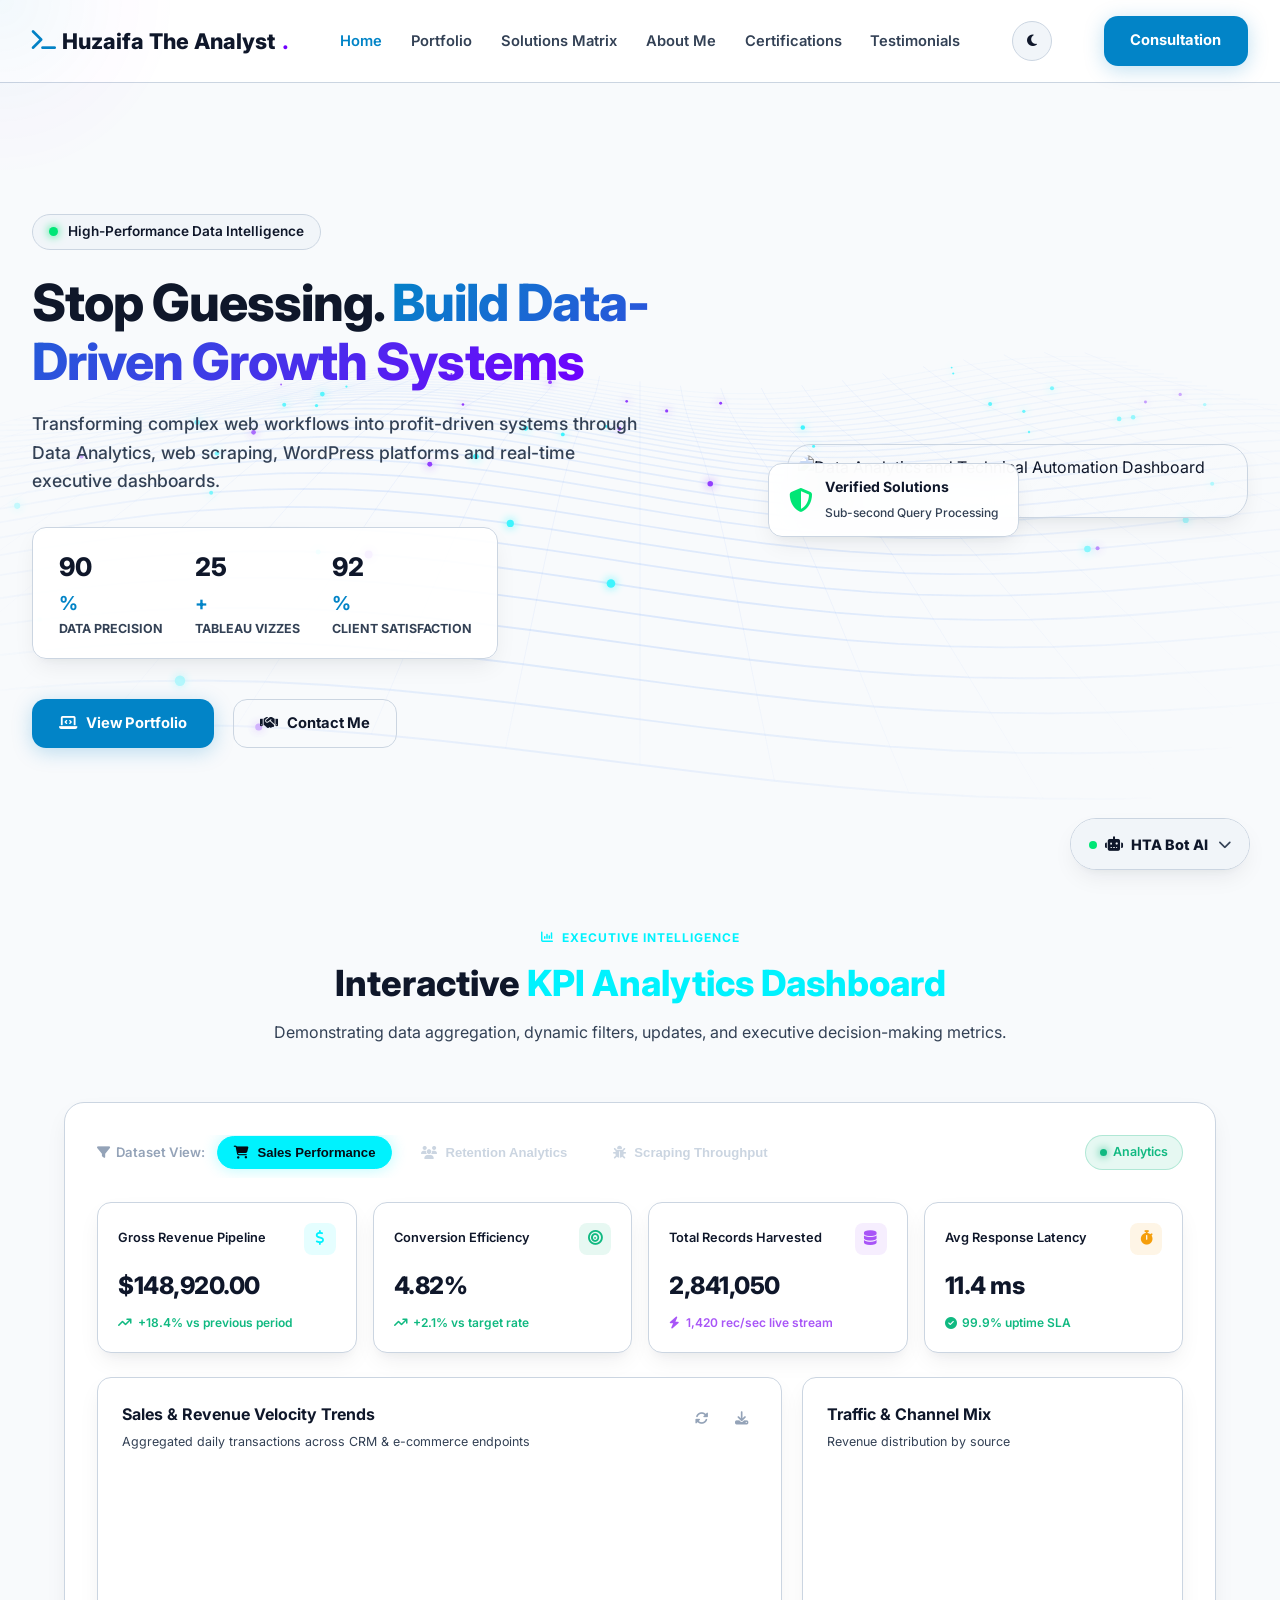
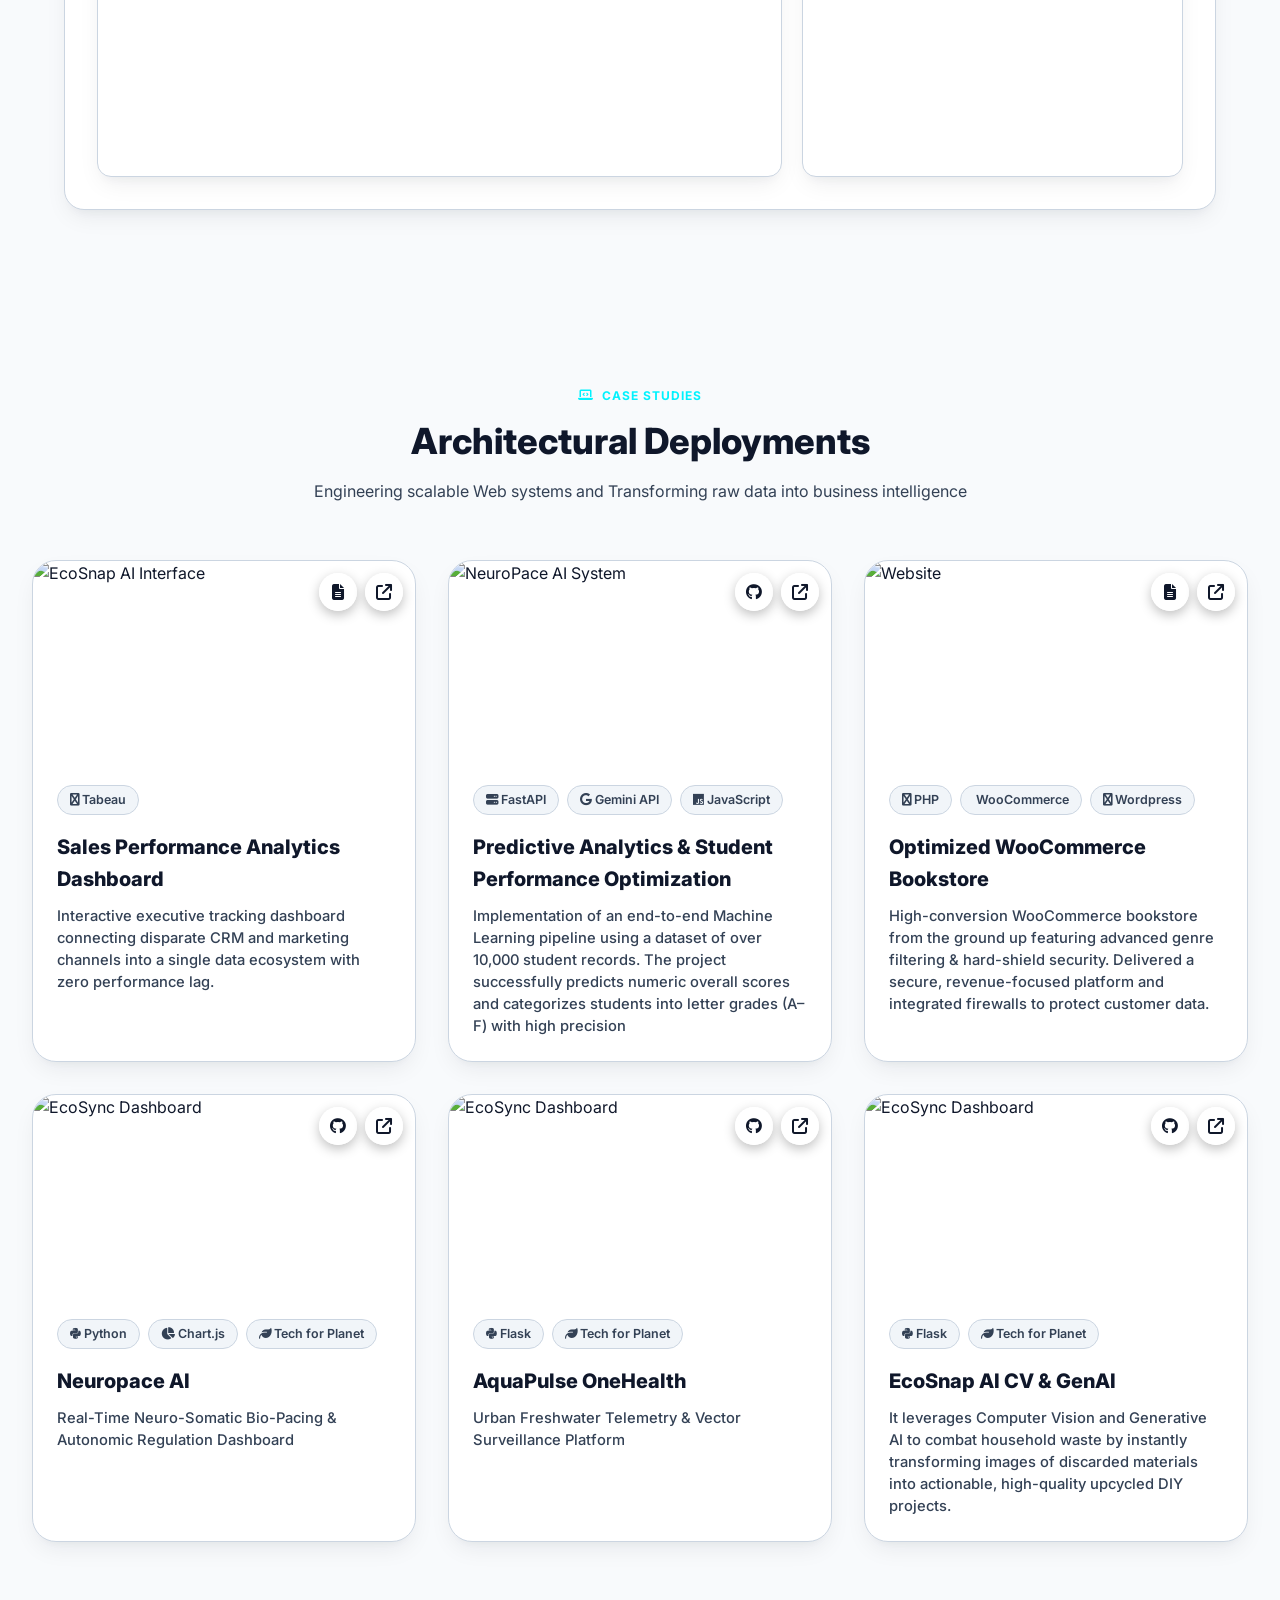
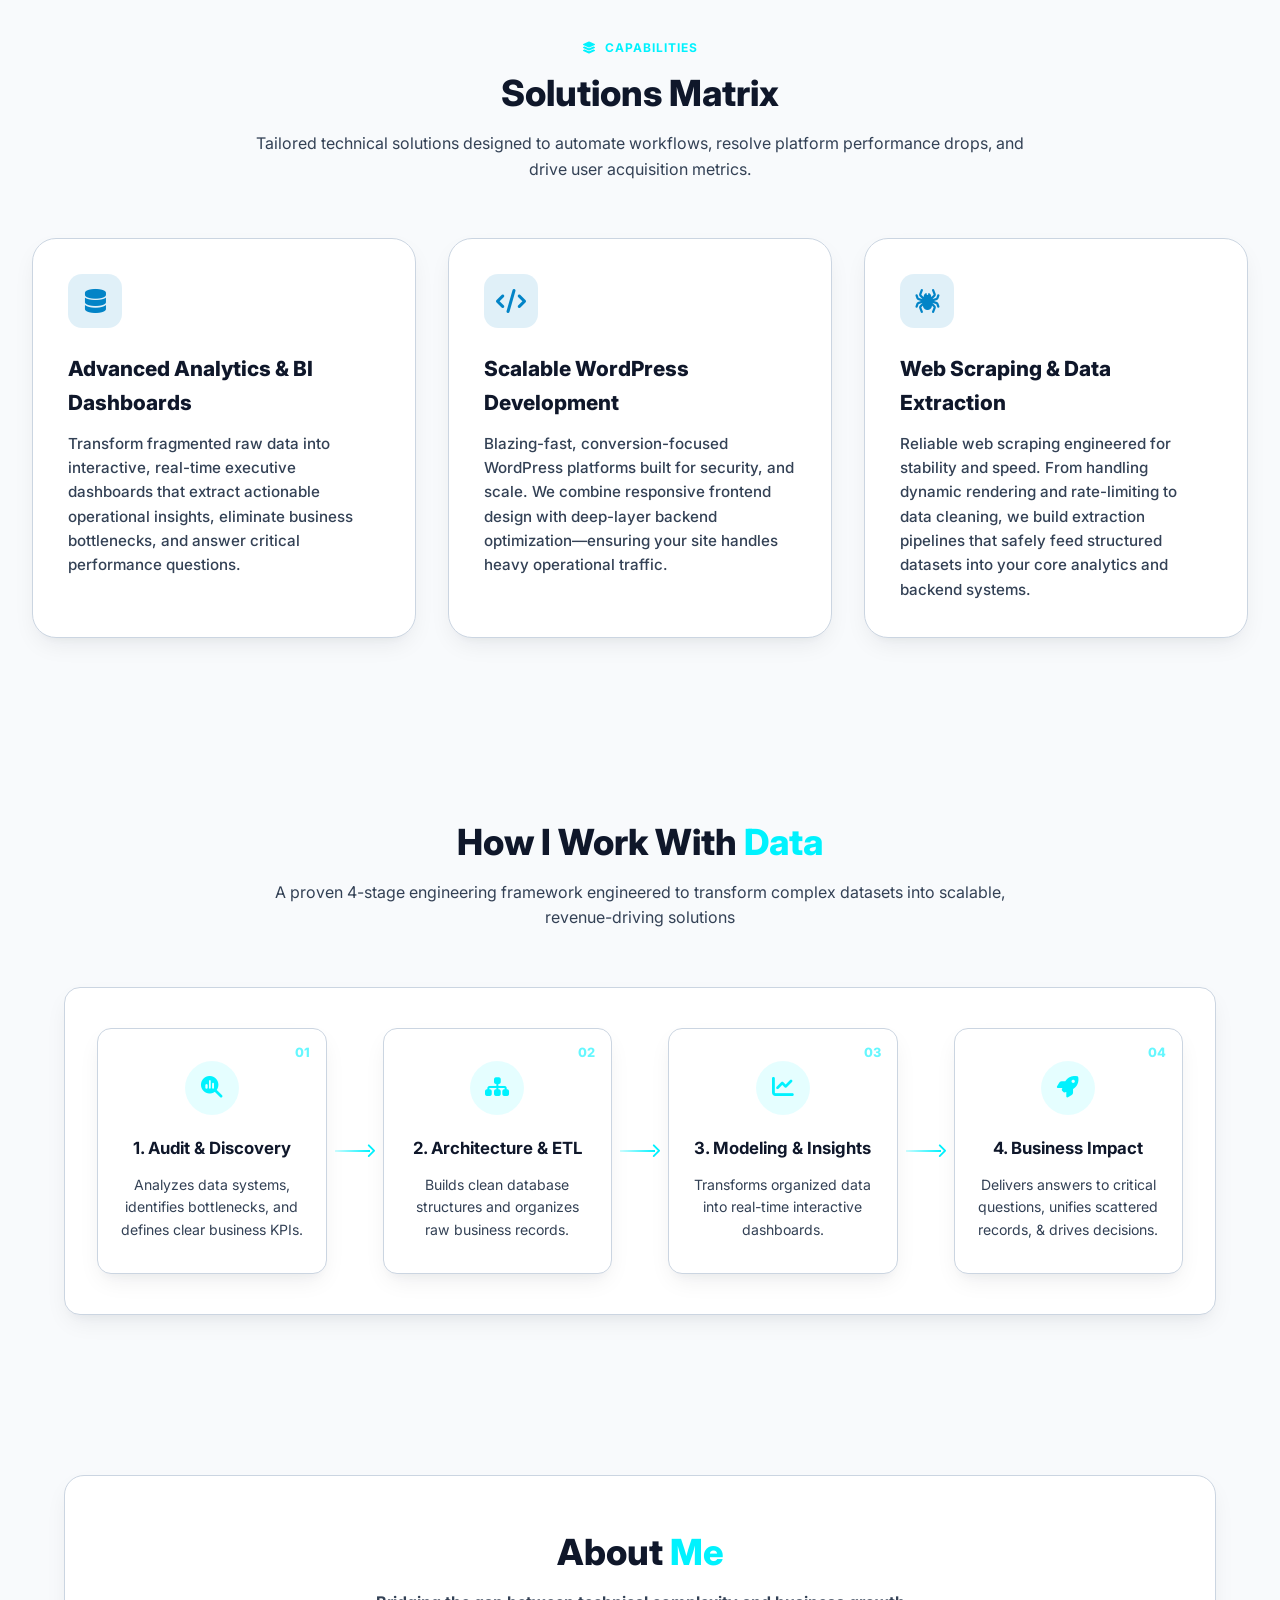
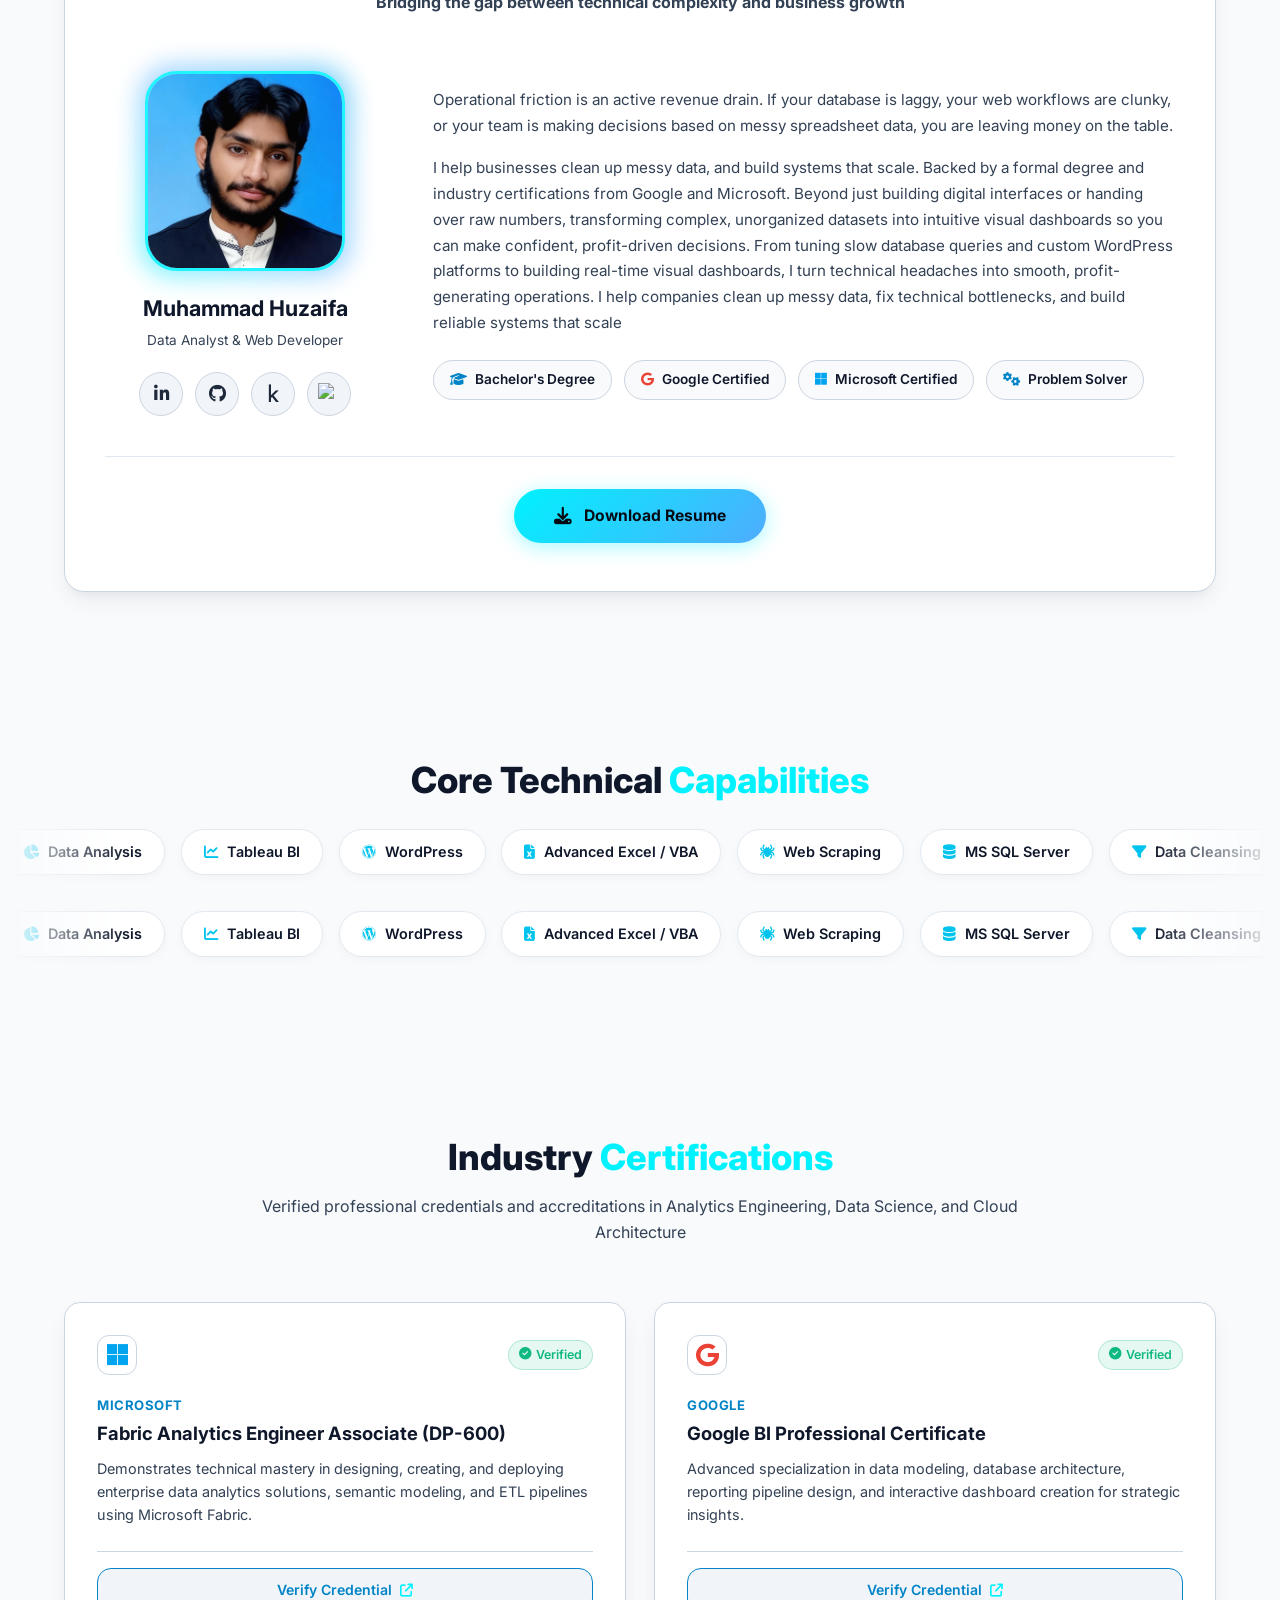
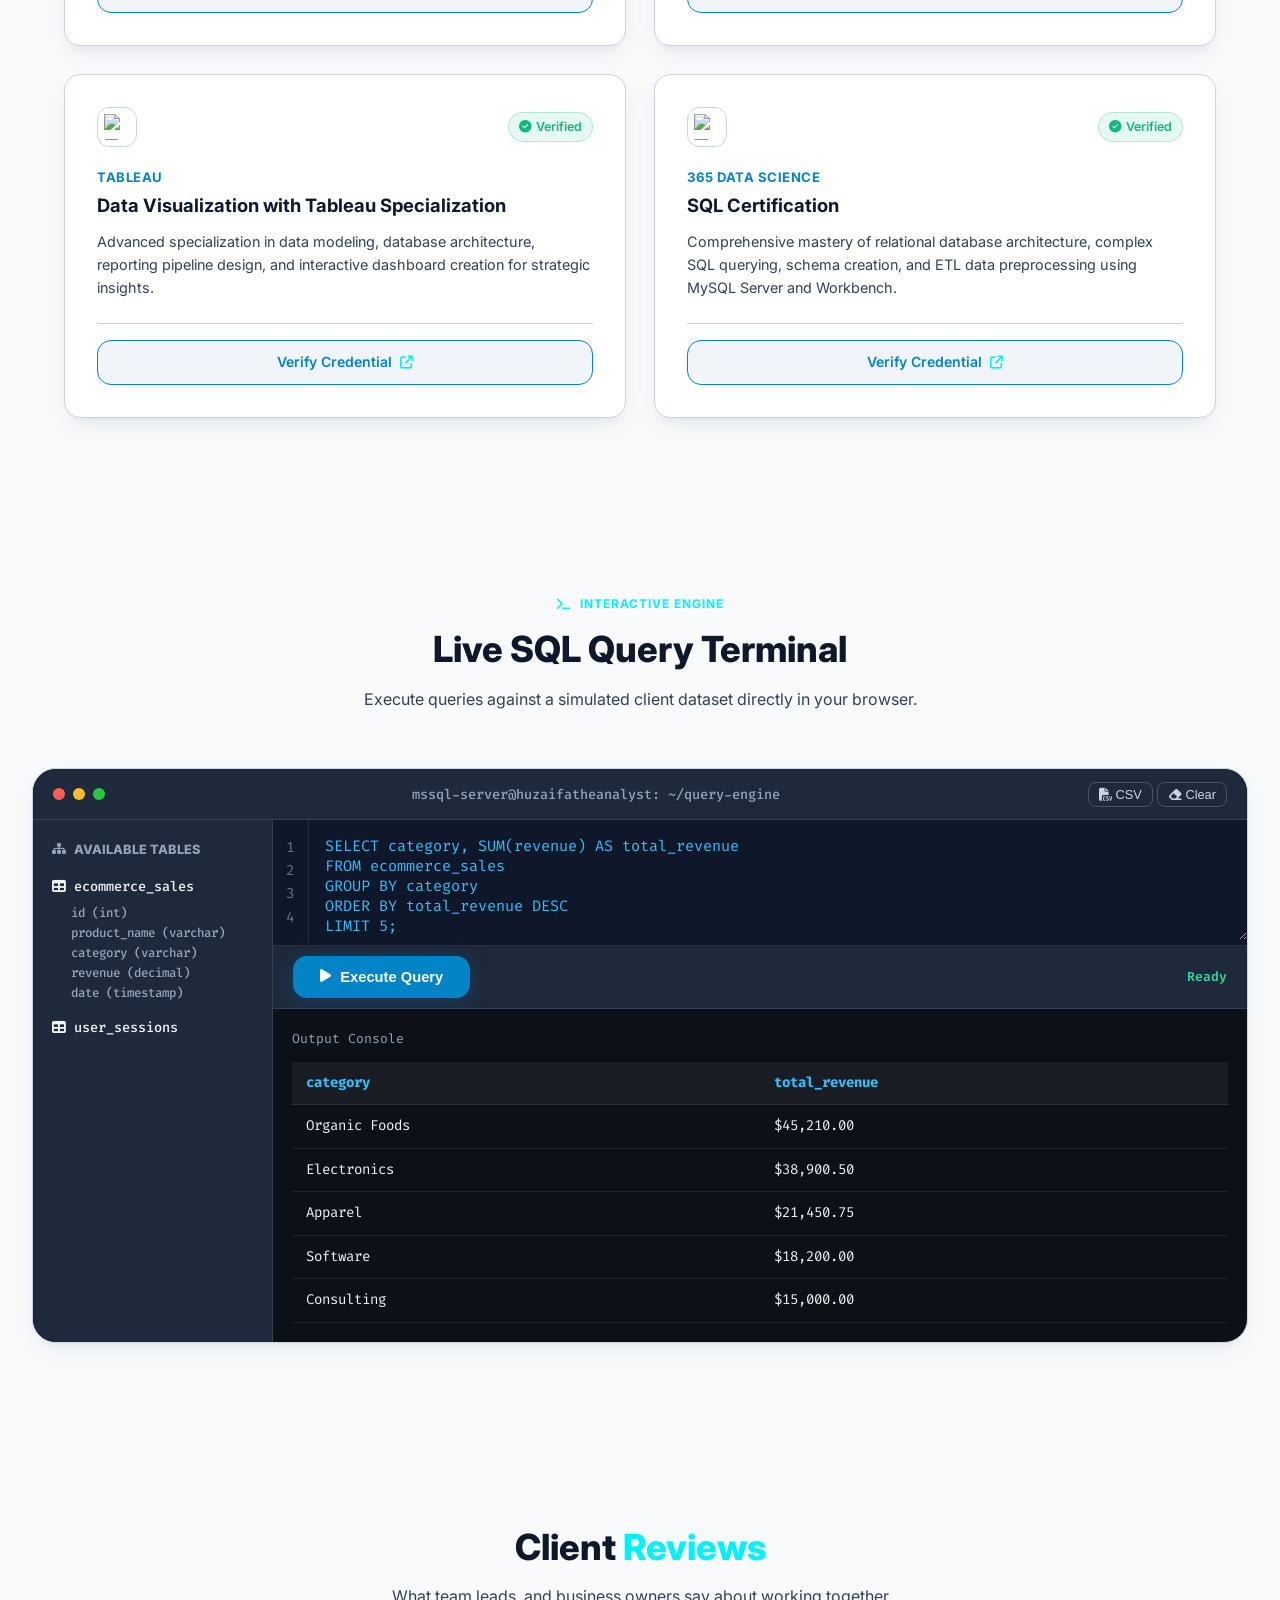
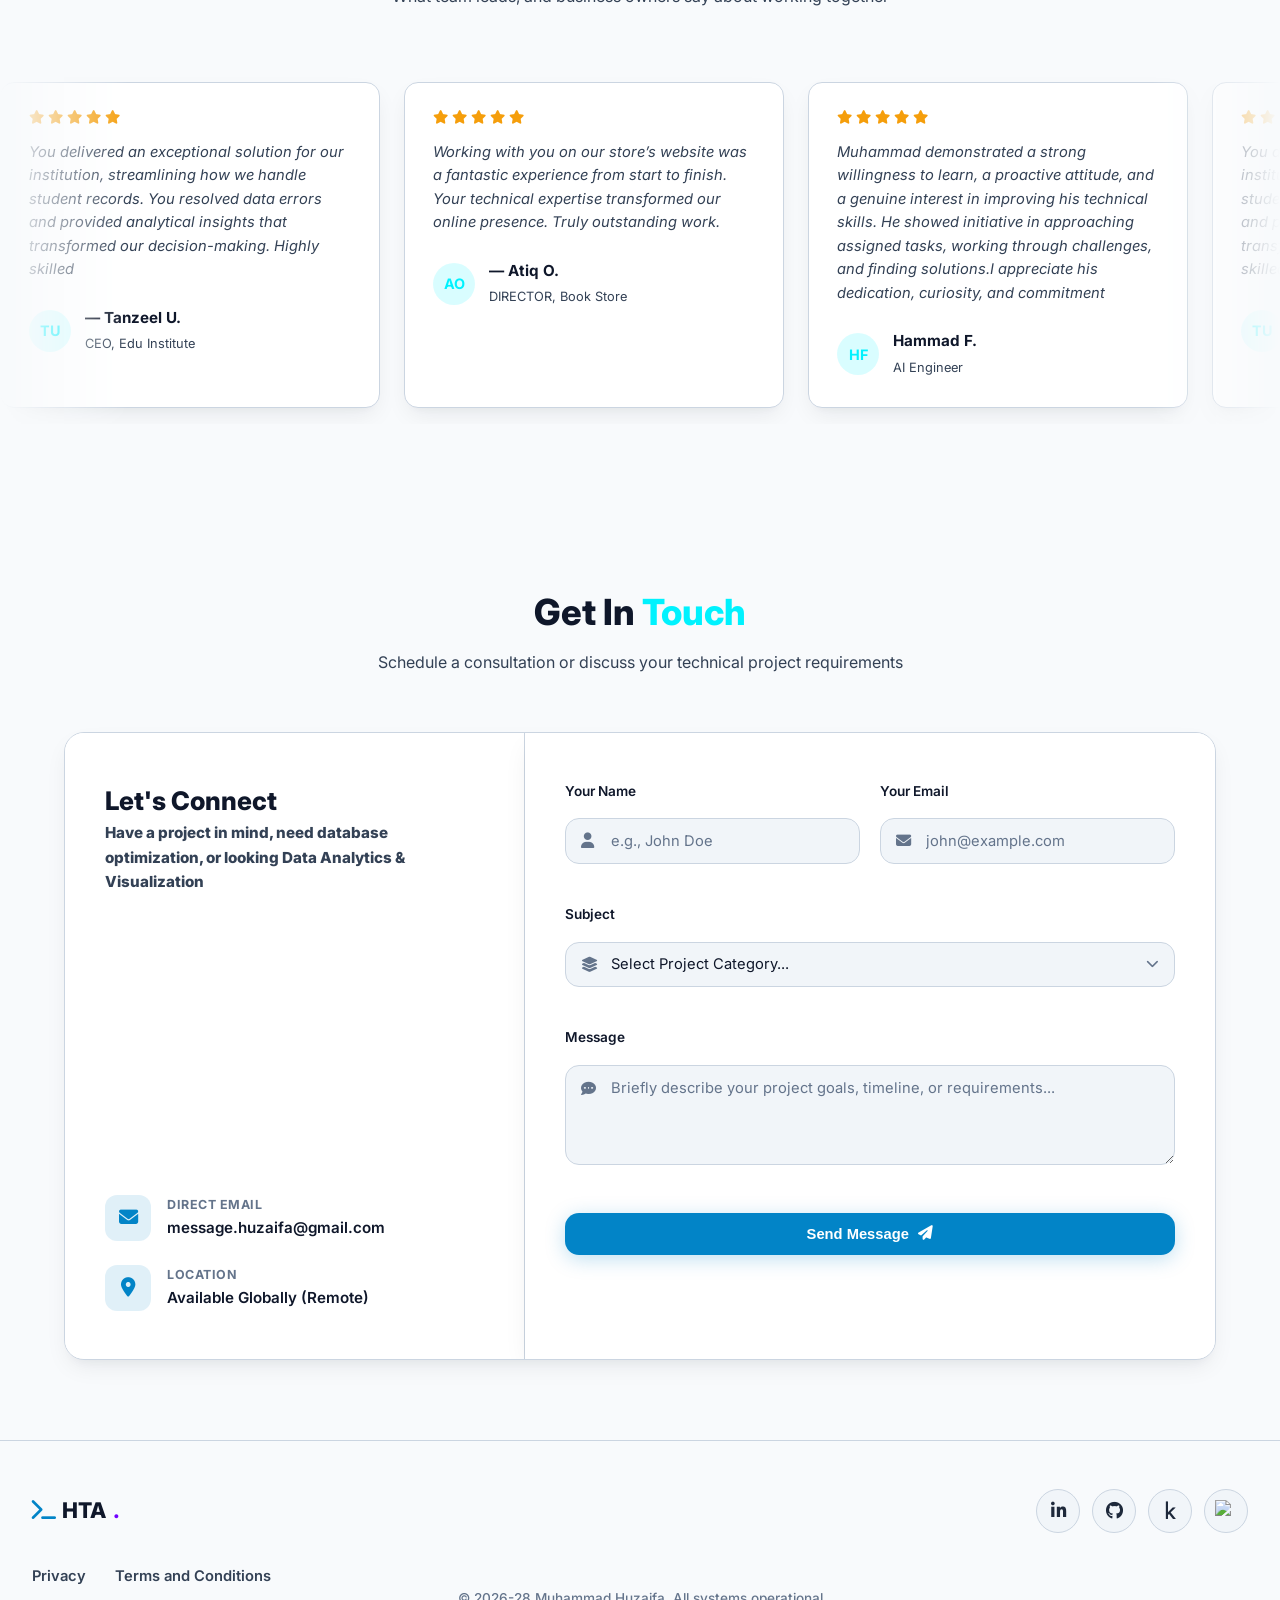
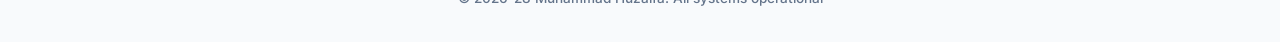
==== commit 55c062d8: "Update index.html" ====
--- a/index.html
+++ b/index.html
@@ -905,7 +905,7 @@
                     <div class="reviewer-avatar">TU</div>
                     <div>
                         <h4 class="reviewer-name">— Tanzeel U.</h4>
-                        <span class="reviewer-role">CEO, Markaz</span>
+                        <span class="reviewer-role">CEO, Edu Institute</span>
                     </div>
                 </div>
             </div>
@@ -930,12 +930,12 @@
                 <div class="review-stars">
                     <i class="fa-solid fa-star"></i><i class="fa-solid fa-star"></i><i class="fa-solid fa-star"></i><i class="fa-solid fa-star"></i><i class="fa-solid fa-star"></i>
                 </div>
-                <p class="review-text">Clear documentation, proactive communication, and delivered precisely on time</p>
+                <p class="review-text">Muhammad demonstrated a strong willingness to learn, a proactive attitude, and a genuine interest in improving his technical skills. He showed initiative in approaching assigned tasks, working through challenges, and finding solutions.I appreciate his dedication, curiosity, and commitment</p>
                 <div class="reviewer-meta">
-                    <div class="reviewer-avatar">ER</div>
+                    <div class="reviewer-avatar">HF</div>
                     <div>
-                        <h4 class="reviewer-name">Elena Rostova</h4>
-                        <span class="reviewer-role">E-Commerce Manager</span>
+                        <h4 class="reviewer-name">Hammad F.</h4>
+                        <span class="reviewer-role">AI Engineer</span>
                     </div>
                 </div>
             </div>
@@ -950,7 +950,7 @@
                     <div class="reviewer-avatar">TU</div>
                     <div>
                         <h4 class="reviewer-name">— Tanzeel U.</h4>
-                        <span class="reviewer-role">CEO, Markaz</span>
+                        <span class="reviewer-role">CEO, Edu Institute</span>
                     </div>
                 </div>
             </div>
@@ -965,7 +965,7 @@
                     <div class="reviewer-avatar">AO</div>
                     <div>
                         <h4 class="reviewer-name">— Atiq O.</h4>
-                        <span class="reviewer-role">CEO, DataSync Solutions</span>
+                        <span class="reviewer-role">DIRECTOR, Book Store</span>
                     </div>
                 </div>
             </div>
@@ -974,12 +974,12 @@
                 <div class="review-stars">
                     <i class="fa-solid fa-star"></i><i class="fa-solid fa-star"></i><i class="fa-solid fa-star"></i><i class="fa-solid fa-star"></i><i class="fa-solid fa-star"></i>
                 </div>
-                <p class="review-text">"Clear technical documentation, proactive communication, and delivered precisely on time. Our checkout conversion rate noticeably improved after his refactoring."</p>
+                <p class="review-text">Muhammad demonstrated a strong willingness to learn, a proactive attitude, and a genuine interest in improving his technical skills. He showed initiative in approaching assigned tasks, working through challenges, and finding solutions.I appreciate his dedication, curiosity, and commitment</p>
                 <div class="reviewer-meta">
-                    <div class="reviewer-avatar">ER</div>
+                    <div class="reviewer-avatar">HF</div>
                     <div>
-                        <h4 class="reviewer-name">Elena Rostova</h4>
-                        <span class="reviewer-role">E-Commerce Manager</span>
+                        <h4 class="reviewer-name">Hammad Farooq</h4>
+                        <span class="reviewer-role">AI Engineer</span>
                     </div>
                 </div>
             </div>
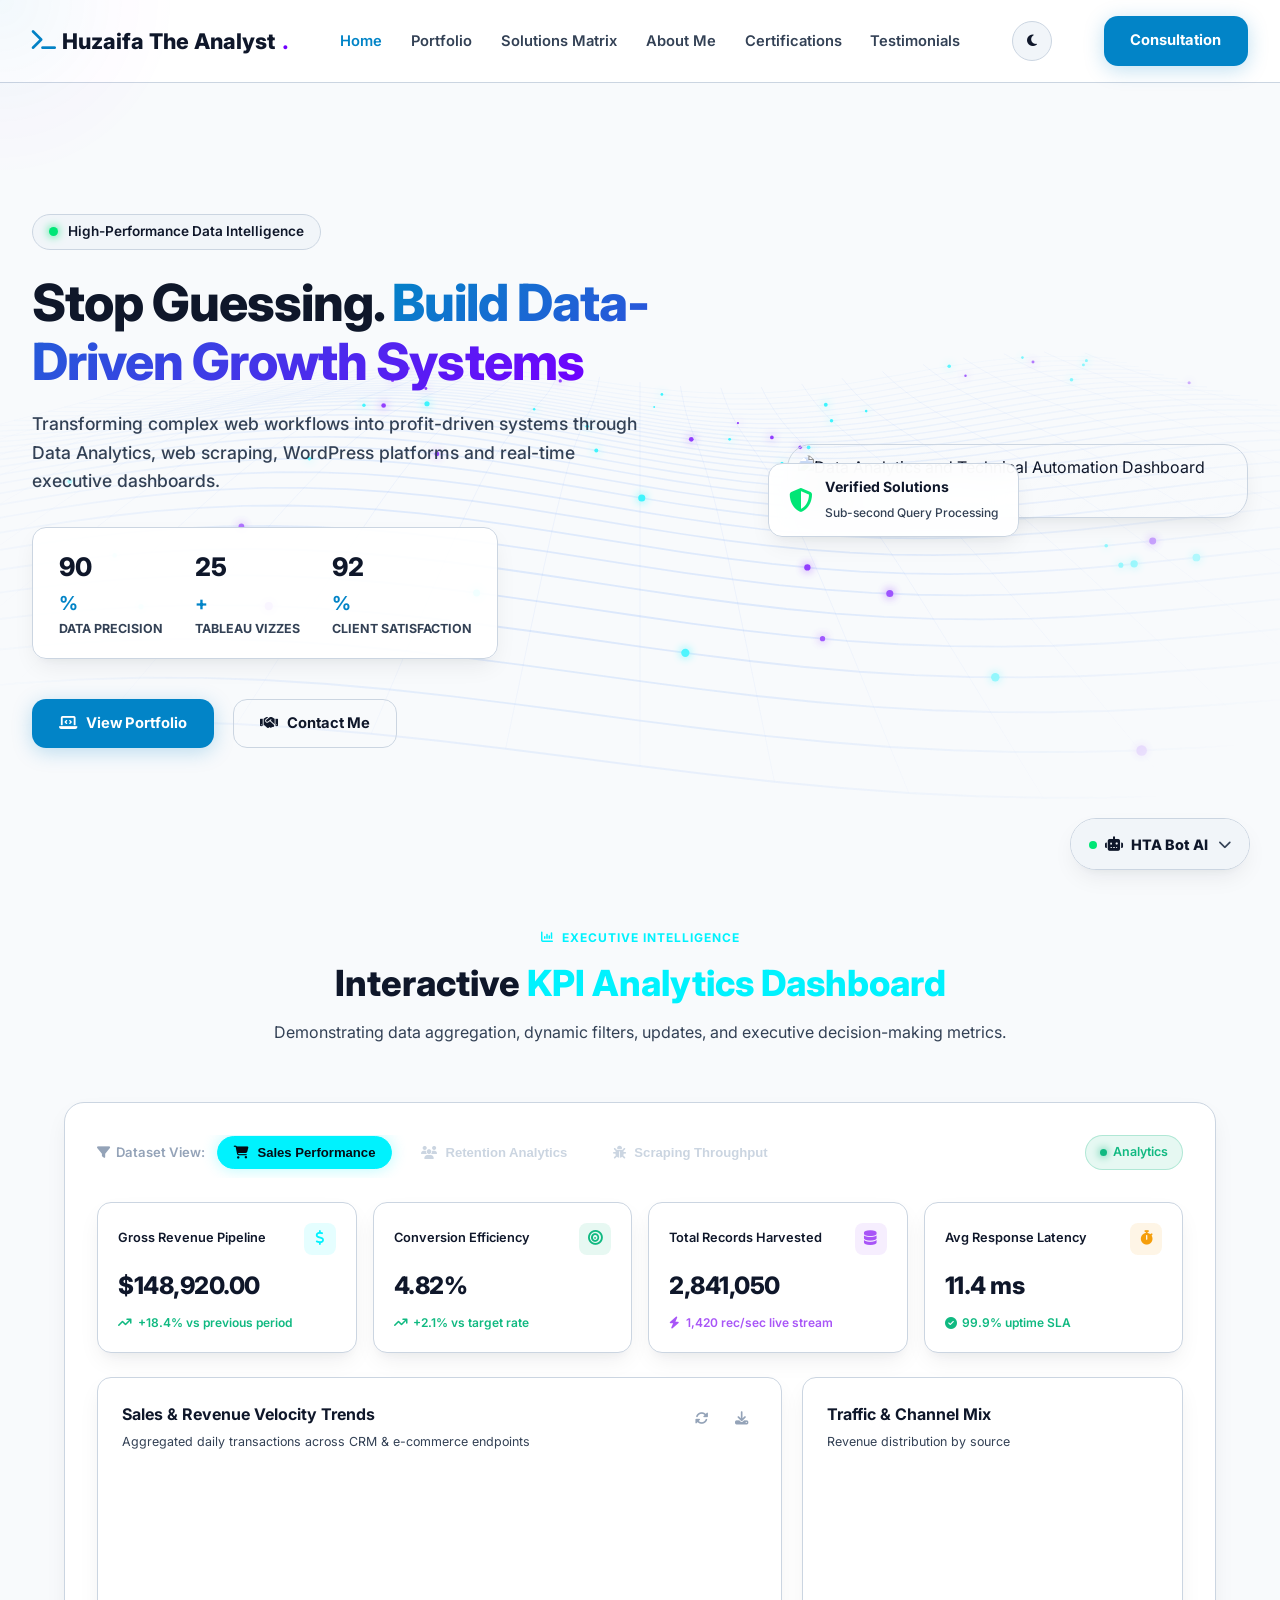
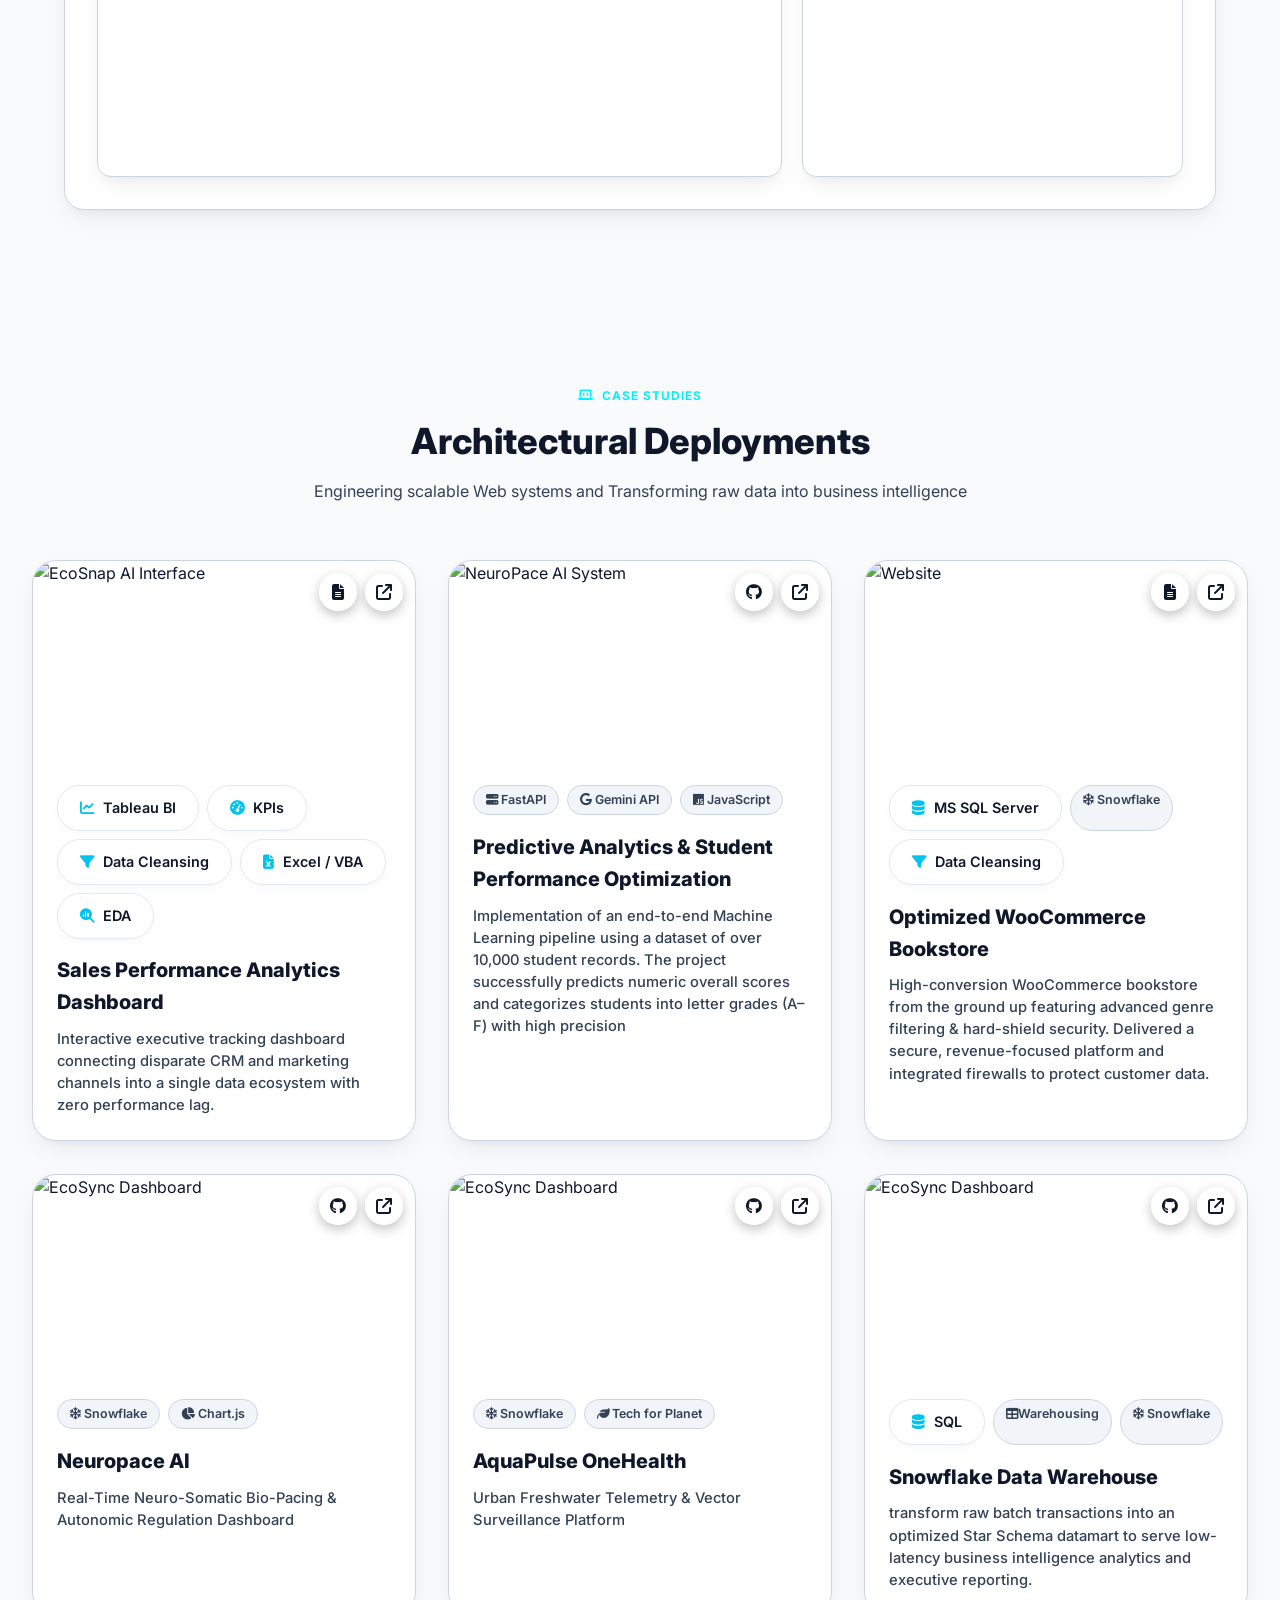
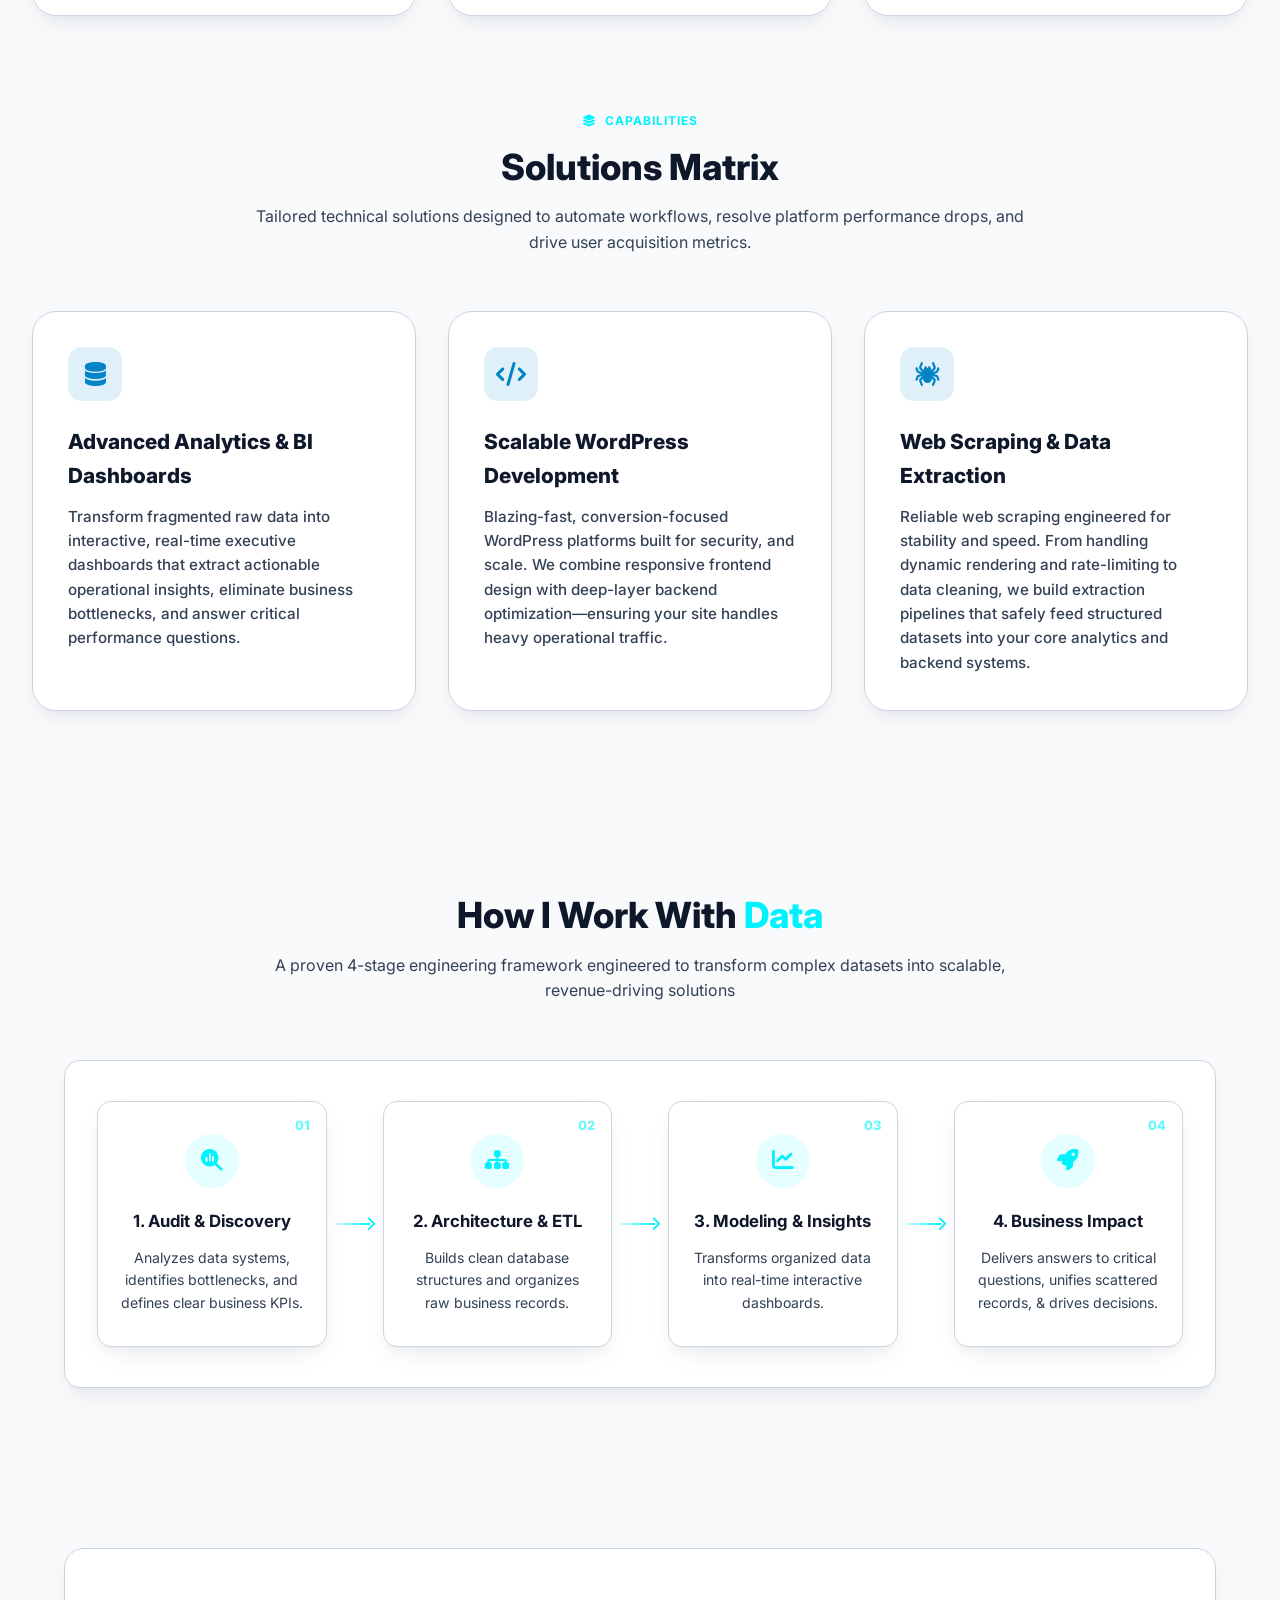
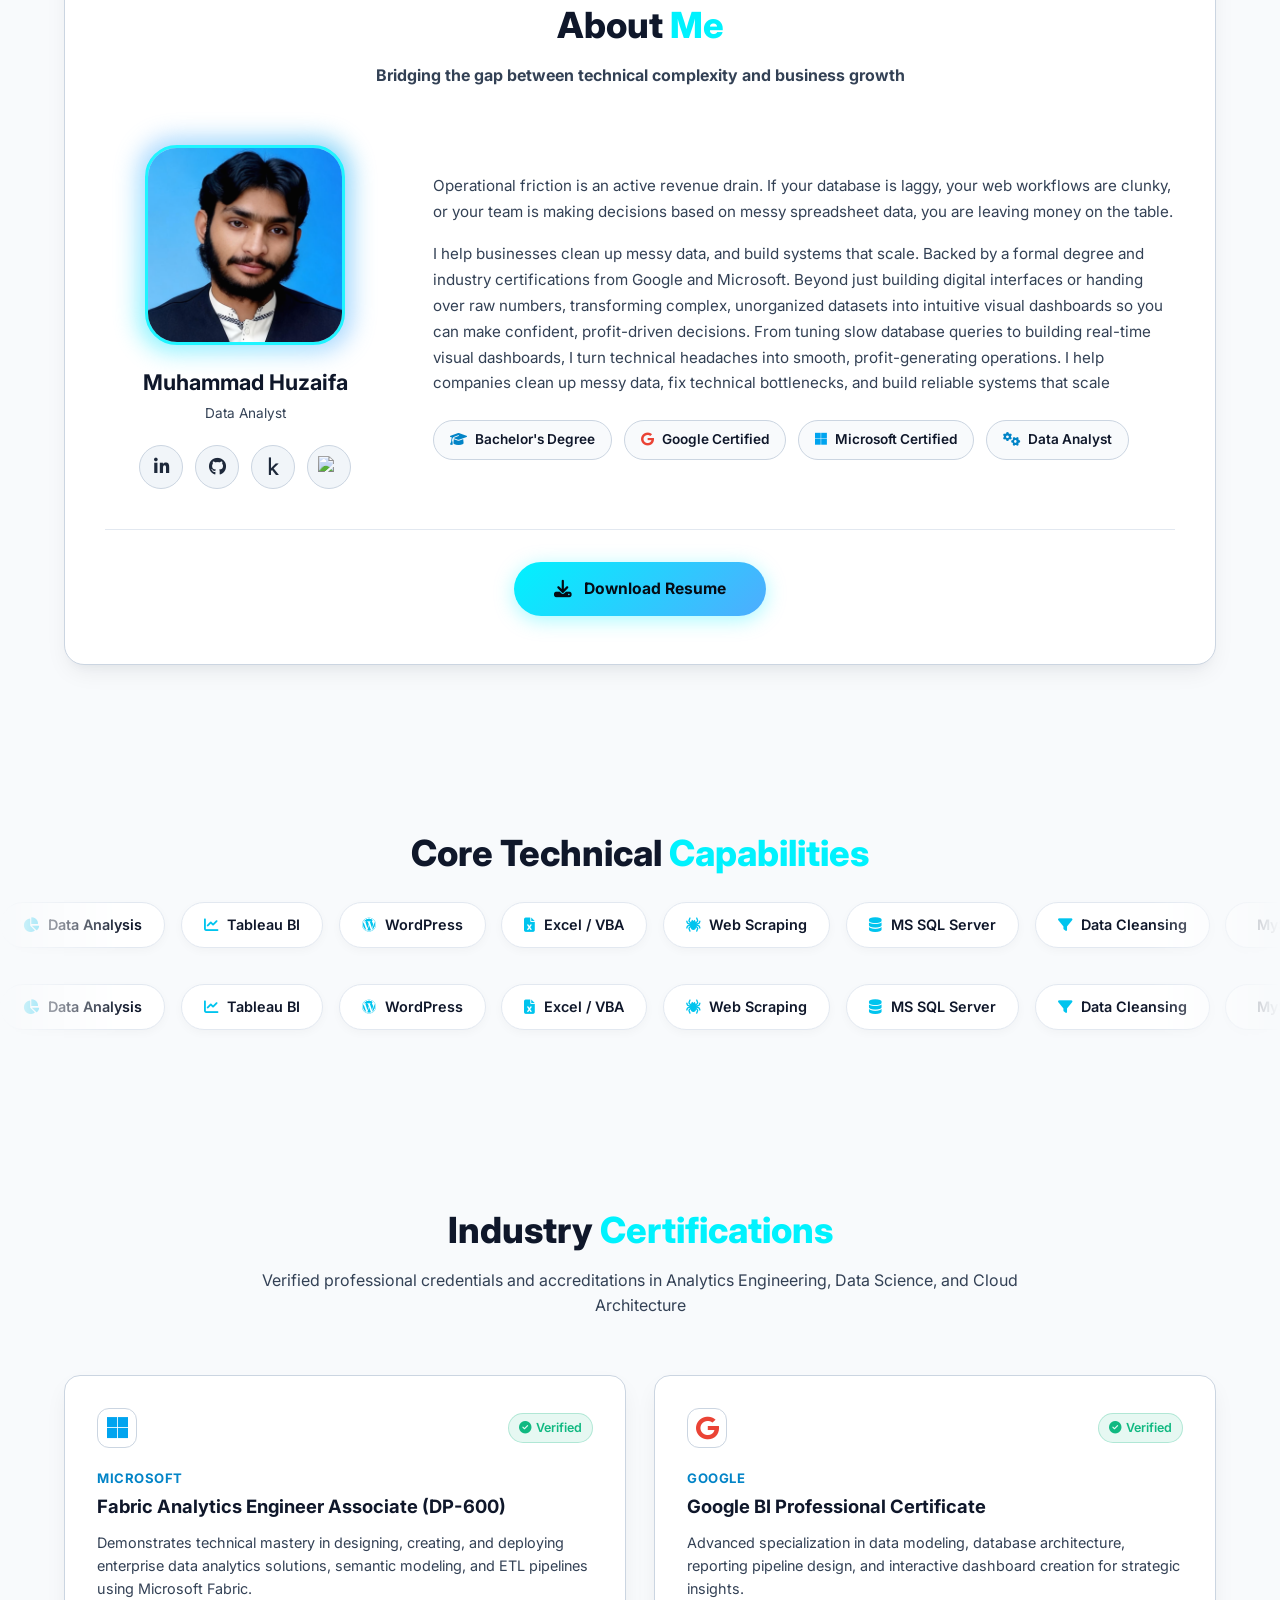
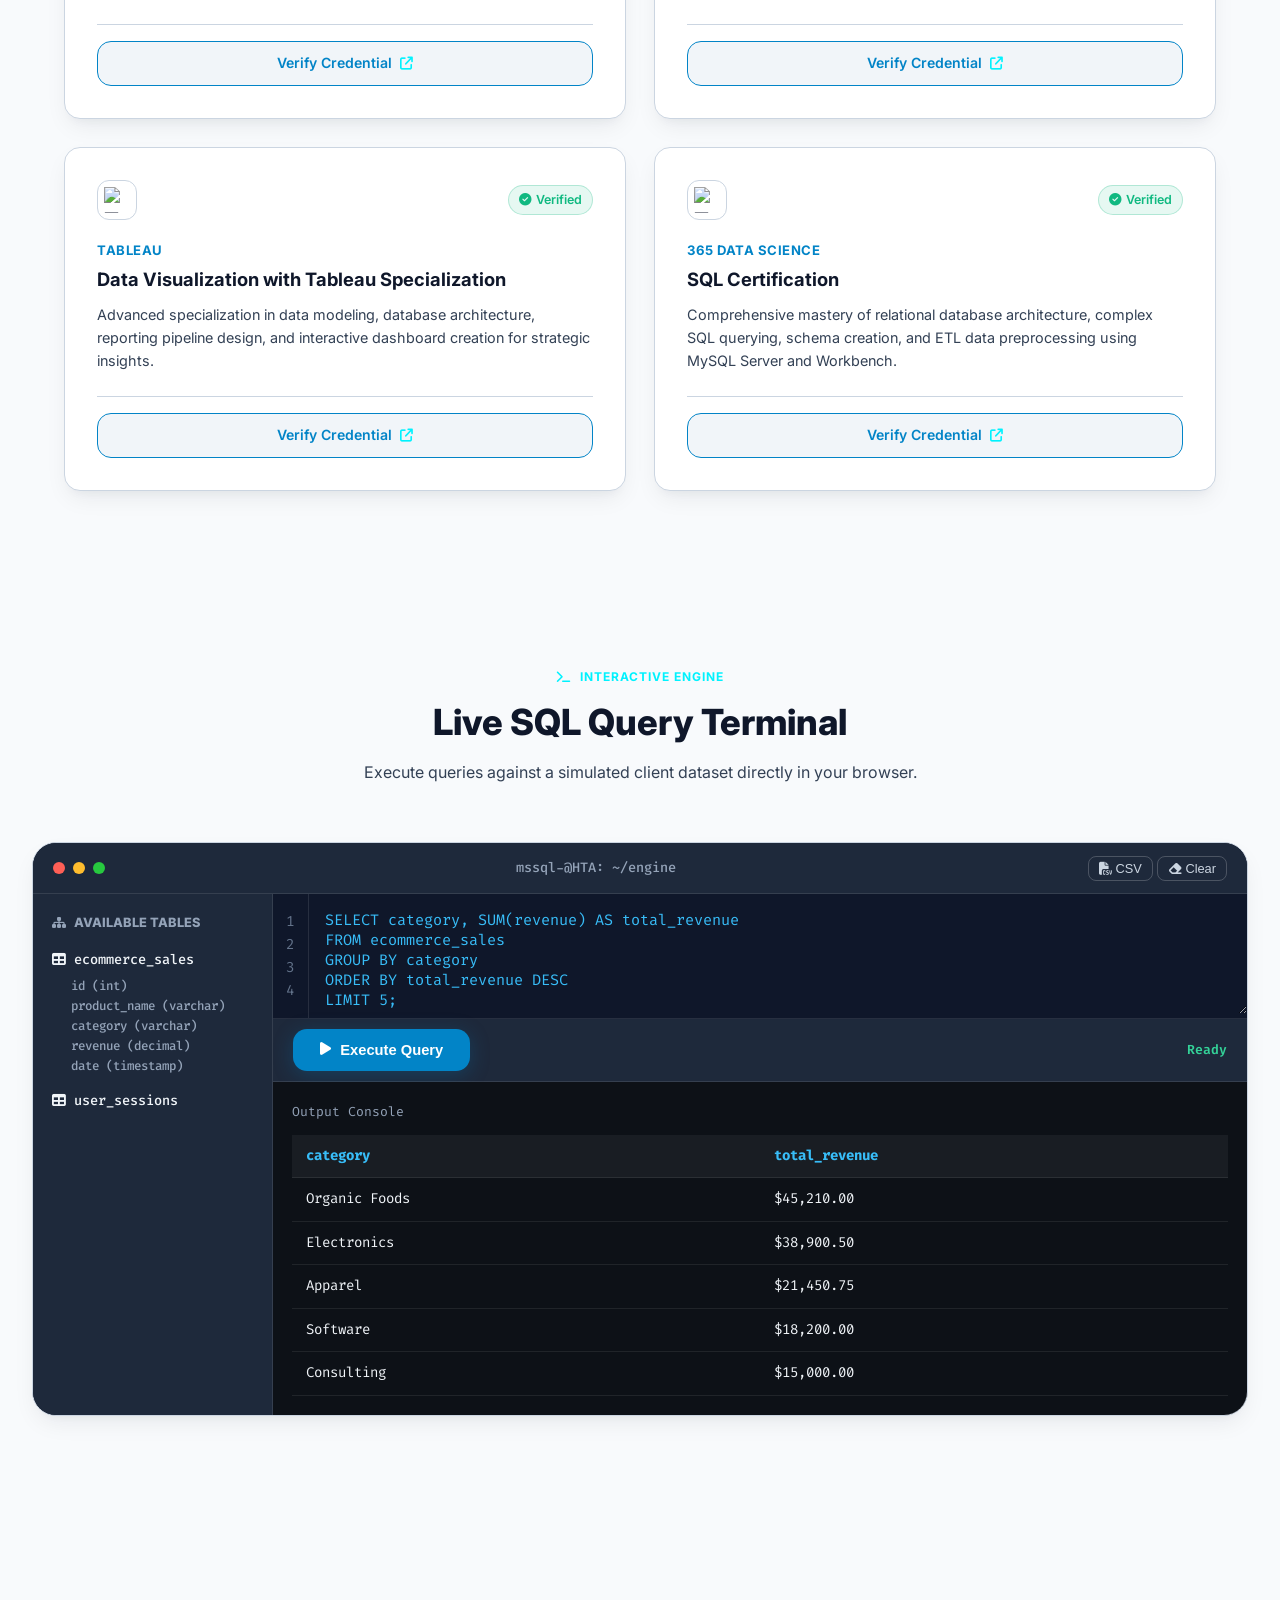
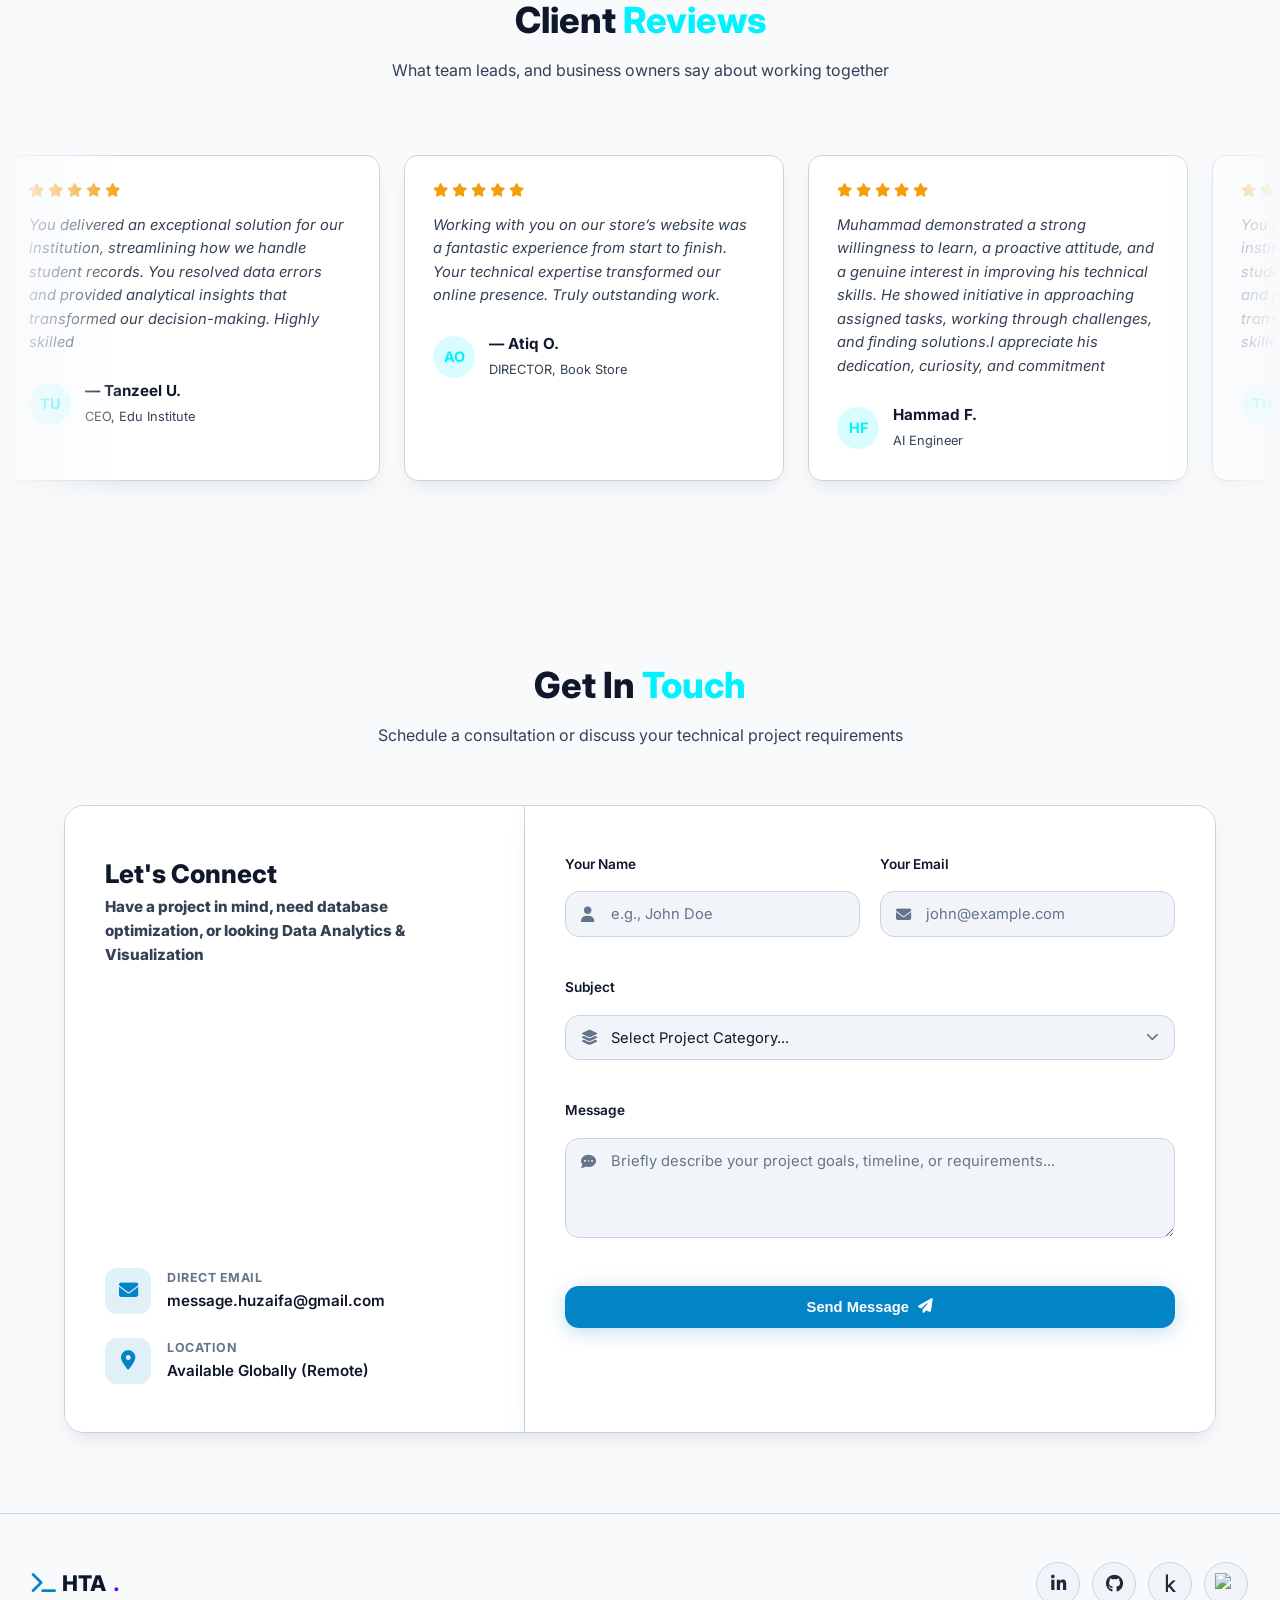
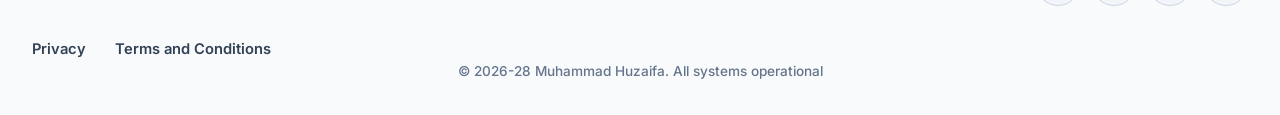
==== commit 8a146d53: "Update index.html" ====
--- a/index.html
+++ b/index.html
@@ -3,7 +3,7 @@
 <head>
     <meta charset="UTF-8">
     <meta name="viewport" content="width=device-width, initial-scale=1.0">
-    <title>&gt;_ Muhammad Huzaifa | Data Analyst & Web Developer</title>
+    <title>&gt;_ Data Analyst | SQL Database Portfolio</title>
     <meta name="description" content="Optimize SQL databases, design 3NF schemas, and execute advanced analytics queries. Turn raw database structures into high-performance intelligence. Contact us!">
     <meta name="keywords" content="SQL Database, Database Schema Design, SQL Analytics, Performance Tuning, Relational Database Services">
     <!-- Canonical URL -->
@@ -31,7 +31,7 @@
     <!-- Prevents translation prompt popups for international queries --> 
     <meta name="google" content="notranslate">
     <!-- Meta Tags for Engine Optimization & Social Previews -->
-    <meta name="description" content="High-performance data analytics and web development portfolio featuring interactive KPI dashboards, live SQL execution engine, web automation pipelines, and custom web architectures.">
+    <meta name="description" content="High-performance data analytics, portfolio featuring interactive KPI dashboards, live SQL execution engine, and custom web architectures.">
     <meta name="author" content="Muhammad Huzaifa">
     <script type="application/ld+json">
     {
@@ -42,8 +42,10 @@
       "url": "huzaifatheanalyst.xyz/",
       "serviceType": [
         "Data Analysis",
-        "Data Visualization",
+        "Data Visualization & Tableau Dashboards",
         "SQL Database Management",
+        "Snowflake",
+        "Data Warehouse",
         "Business Intelligence",
         "Wordpress Development"
       ],
@@ -56,7 +58,7 @@
             "@type": "Offer",
             "itemOffered": {
               "@type": "Service",
-              "name": "SQL Database Optimization & 3NF Schema Design"
+              "name": "SQL Database Optimization, 3NF Schema Design and Snowflake"
             }
           },
           {
@@ -79,7 +81,7 @@
     <!-- External JS Library Stylesheets -->
     <link rel="stylesheet" href="https://unpkg.com/aos@2.3.1/dist/aos.css">
     <link rel="stylesheet" href="https://cdn.jsdelivr.net/npm/lenis@1.0.42/dist/lenis.css">
-    
+    <link rel="stylesheet" href="https://cdn.jsdelivr.net/gh/devicons/devicon@latest/devicon.min.css">
     <!-- Core Application Stylesheet -->
     <link rel="stylesheet" href="style.css">
     
@@ -348,7 +350,11 @@
                 </div>
                 <div class="project-content">
                     <div class="project-tags">
-                        <span class="tag"><i class="fa-brands fa-chart-line"></i> Tabeau</span>
+                        <span class="skill-pill"><i class="fa-solid fa-chart-line"></i> Tableau BI</span>
+                        <span class="skill-pill"><i class="fa-solid fa-gauge-high"></i> KPIs </span>
+                        <div class="skill-pill"><i class="fa-solid fa-filter"></i> Data Cleansing</div>
+                        <div class="skill-pill"><i class="fa-solid fa-file-excel"></i> Excel / VBA</div>
+                        <div class="skill-pill"><i class="fa-solid fa-magnifying-glass-chart"></i>EDA</div>
                     </div>
                     <h3 class="project-title">Sales Performance Analytics Dashboard</h3>
                     <p class="project-desc">Interactive executive tracking dashboard connecting disparate CRM and marketing channels into a single data ecosystem with zero performance lag.</p>
@@ -386,9 +392,9 @@
                 </div>
                 <div class="project-content">
                     <div class="project-tags">
-                        <span class="tag"><i class="fa-solid fa-php"></i> PHP</span>
-                        <span class="tag"><i class="fa-solid fa-woocommerce"></i> WooCommerce</span>
-                        <span class="tag"><i class="fa-solid fa-wordpress"></i> Wordpress</span>
+                        <div class="skill-pill"><i class="fa-solid fa-database"></i> MS SQL Server</div>
+                        <span class="tag"><i class="fa-regular fa-snowflake"></i> Snowflake</span>
+                        <div class="skill-pill"><i class="fa-solid fa-filter"></i> Data Cleansing</div>
                     </div>
                     <h3 class="project-title">Optimized WooCommerce Bookstore</h3>
                     <p class="project-desc">High-conversion WooCommerce bookstore from the ground up featuring advanced genre filtering & hard-shield security. Delivered a secure, revenue-focused platform and integrated firewalls to protect customer data.</p>
@@ -406,9 +412,8 @@
                 </div>
                 <div class="project-content">
                     <div class="project-tags">
-                        <span class="tag"><i class="fa-brands fa-python"></i> Python</span>
+                        <span class="tag"><i class="fa-regular fa-snowflake"></i> Snowflake</span>
                         <span class="tag"><i class="fa-solid fa-chart-pie"></i> Chart.js</span>
-                        <span class="tag"><i class="fa-solid fa-leaf"></i> Tech for Planet</span>
                     </div>
                     <h3 class="project-title">Neuropace AI</h3>
                     <p class="project-desc">Real-Time Neuro-Somatic Bio-Pacing & Autonomic Regulation Dashboard</p>
@@ -425,7 +430,7 @@
                 </div>
                 <div class="project-content">
                     <div class="project-tags">
-                        <span class="tag"><i class="fa-brands fa-python"></i> Flask</span>
+                        <span class="tag"><i class="fa-regular fa-snowflake"></i> Snowflake</span>
                         <span class="tag"><i class="fa-solid fa-leaf"></i> Tech for Planet</span>
                     </div>
                     <h3 class="project-title">AquaPulse OneHealth</h3>
@@ -437,17 +442,18 @@
                 <div class="project-image-wrapper">
                     <img src="https://images.unsplash.com/photo-1526374965328-7f61d4dc18c5?auto=format&fit=crop&w=600&q=80" alt="EcoSync Dashboard" class="project-img">
                     <div class="project-links">
-                        <a href="https://github.com/MuhammadHuzaifaG/EcoSnap-AI-Computer-Vision-and-Generative-AI" class="project-link" aria-label="View Source"><i class="fa-brands fa-github"></i></a>
-                        <a href="https://muhammadhuzaifag.github.io/EcoSnap-AI-Computer-Vision-and-Generative-AI" class="project-link" aria-label="Live Demo"><i class="fa-solid fa-arrow-up-right-from-square"></i></a>
+                        <a href="https://github.com/MuhammadHuzaifaG/Snowflake-Medallion-Data-Warehouse-Architecture" class="project-link" aria-label="View Source"><i class="fa-brands fa-github"></i></a>
+                        <a href="" class="project-link" aria-label="Live Demo"><i class="fa-solid fa-arrow-up-right-from-square"></i></a>
                     </div>
                 </div>
                 <div class="project-content">
                     <div class="project-tags">
-                        <span class="tag"><i class="fa-brands fa-python"></i> Flask</span>
-                        <span class="tag"><i class="fa-solid fa-leaf"></i> Tech for Planet</span>
-                    </div>
-                    <h3 class="project-title">EcoSnap AI CV & GenAI</h3>
-                    <p class="project-desc">It leverages Computer Vision and Generative AI to combat household waste by instantly transforming images of discarded materials into actionable, high-quality upcycled DIY projects.</p>
+                        <div class="skill-pill"><i class="fa-solid fa-database"></i> SQL</div>
+                        <span class="tag"><i class="fa-solid fa-table"></i>Warehousing</span>
+                        <span class="tag"><i class="fa-regular fa-snowflake"></i> Snowflake</span>
+                    </div>
+                    <h3 class="project-title">Snowflake Data Warehouse</h3>
+                    <p class="project-desc">transform raw batch transactions into an optimized Star Schema datamart to serve low-latency business intelligence analytics and executive reporting.</p>
                 </div>
             </div>
         </div>
@@ -577,7 +583,7 @@
                         <img src="\assets\pic.png" alt="Muhammad Huzaifa" class="about-avatar-img" />
                     </div>
                     <h3 class="profile-name">Muhammad Huzaifa</h3>
-                    <p class="profile-role">Data Analyst & Web Developer</p>
+                    <p class="profile-role">Data Analyst</p>
                              
                     <!-- Official Brand Color Social Profiles -->
                     <div class="social-brand-row">
@@ -603,7 +609,7 @@
                         Operational friction is an active revenue drain. If your database is laggy, your web workflows are clunky, or your team is making decisions based on messy spreadsheet data, you are leaving money on the table.
                     </p>
                     <p class="about-paragraph">
-                        I help businesses clean up messy data, and build systems that scale. Backed by a formal degree and industry certifications from Google and Microsoft. Beyond just building digital interfaces or handing over raw numbers, transforming complex, unorganized datasets into intuitive visual dashboards so you can make confident, profit-driven decisions. From tuning slow database queries and custom WordPress platforms to building real-time visual dashboards, I turn technical headaches into smooth, profit-generating operations. I help companies clean up messy data, fix technical bottlenecks, and build reliable systems that scale
+                        I help businesses clean up messy data, and build systems that scale. Backed by a formal degree and industry certifications from Google and Microsoft. Beyond just building digital interfaces or handing over raw numbers, transforming complex, unorganized datasets into intuitive visual dashboards so you can make confident, profit-driven decisions. From tuning slow database queries to building real-time visual dashboards, I turn technical headaches into smooth, profit-generating operations. I help companies clean up messy data, fix technical bottlenecks, and build reliable systems that scale
                     </p>
 
                     <!-- Core Credential Badges -->
@@ -611,7 +617,7 @@
                         <span class="cert-pill"><i class="fa-solid fa-graduation-cap"></i> Bachelor's Degree</span>
                         <span class="cert-pill brand-g"><i class="fa-brands fa-google"></i> Google Certified</span>
                         <span class="cert-pill brand-ms"><i class="fa-brands fa-microsoft"></i> Microsoft Certified</span>
-                        <span class="cert-pill"><i class="fa-solid fa-gears"></i> Problem Solver</span>
+                        <span class="cert-pill"><i class="fa-solid fa-gears"></i> Data Analyst</span>
                     </div>
                 </div>
             </div>
@@ -644,24 +650,28 @@
             <div class="skill-pill"><i class="fa-solid fa-chart-pie"></i> Data Analysis</div>
             <div class="skill-pill"><i class="fa-solid fa-chart-line"></i> Tableau BI</div>
             <div class="skill-pill"><i class="fa-brands fa-wordpress"></i> WordPress</div>
-            <div class="skill-pill"><i class="fa-solid fa-file-excel"></i> Advanced Excel / VBA</div>
+            <div class="skill-pill"><i class="fa-solid fa-file-excel"></i> Excel / VBA</div>
             <div class="skill-pill"><i class="fa-solid fa-spider"></i> Web Scraping</div>
             <div class="skill-pill"><i class="fa-solid fa-database"></i> MS SQL Server</div>
             <div class="skill-pill"><i class="fa-solid fa-filter"></i> Data Cleansing</div>
-            <div class="skill-pill"><i class="fa-solid fa-magnifying-glass-chart"></i> Technical SEO</div>
-            <div class="skill-pill"><i class="fa-brands fa-python"></i> Python</div>
+            <div class="skill-pill"><i class="devicon-mysql-plain"></i> MySQL</div>
+            <span class="tag"><i class="fa-regular fa-snowflake"></i> Snowflake</span>
+            <span class="tag"><i class="fa-solid fa-table"></i>Warehousing</span>
+            <div class="skill-pill"><i class="fa-solid fa-magnifying-glass-chart"></i>EDA</div>
             <div class="skill-pill"><i class="fa-solid fa-database"></i> SQL</div>
 
             <!-- Duplicated Set for Seamless Infinite Loop -->
             <div class="skill-pill"><i class="fa-solid fa-chart-pie"></i> Data Analysis</div>
             <div class="skill-pill"><i class="fa-solid fa-chart-line"></i> Tableau BI</div>
             <div class="skill-pill"><i class="fa-brands fa-wordpress"></i> WordPress</div>
-            <div class="skill-pill"><i class="fa-solid fa-file-excel"></i> Advanced Excel / VBA</div>
+            <div class="skill-pill"><i class="fa-solid fa-file-excel"></i> Excel / VBA</div>
             <div class="skill-pill"><i class="fa-solid fa-spider"></i> Web Scraping</div>
             <div class="skill-pill"><i class="fa-solid fa-database"></i> MS SQL Server</div>
             <div class="skill-pill"><i class="fa-solid fa-filter"></i> Data Cleansing</div>
-            <div class="skill-pill"><i class="fa-solid fa-magnifying-glass-chart"></i> Technical SEO</div>
-            <div class="skill-pill"><i class="fa-brands fa-python"></i> Python</div>
+            <div class="skill-pill"><i class="devicon-mysql-plain"></i> MySQL</div>
+            <span class="tag"><i class="fa-regular fa-snowflake"></i> Snowflake</span>
+            <span class="tag"><i class="fa-solid fa-table"></i>Warehousing</span>
+            <div class="skill-pill"><i class="fa-solid fa-magnifying-glass-chart"></i>EDA</div>
             <div class="skill-pill"><i class="fa-solid fa-database"></i> SQL</div>
         </div>
     </div>
@@ -673,24 +683,28 @@
             <div class="skill-pill"><i class="fa-solid fa-chart-pie"></i> Data Analysis</div>
             <div class="skill-pill"><i class="fa-solid fa-chart-line"></i> Tableau BI</div>
             <div class="skill-pill"><i class="fa-brands fa-wordpress"></i> WordPress</div>
-            <div class="skill-pill"><i class="fa-solid fa-file-excel"></i> Advanced Excel / VBA</div>
+            <div class="skill-pill"><i class="fa-solid fa-file-excel"></i> Excel / VBA</div>
             <div class="skill-pill"><i class="fa-solid fa-spider"></i> Web Scraping</div>
             <div class="skill-pill"><i class="fa-solid fa-database"></i> MS SQL Server</div>
             <div class="skill-pill"><i class="fa-solid fa-filter"></i> Data Cleansing</div>
-            <div class="skill-pill"><i class="fa-solid fa-magnifying-glass-chart"></i> Technical SEO</div>
-            <div class="skill-pill"><i class="fa-brands fa-python"></i> Python</div>
+            <div class="skill-pill"><i class="devicon-mysql-plain"></i> MySQL</div>
+            <span class="tag"><i class="fa-regular fa-snowflake"></i> Snowflake</span>
+            <span class="tag"><i class="fa-solid fa-table"></i>Warehousing</span>
+            <div class="skill-pill"><i class="fa-solid fa-magnifying-glass-chart"></i>EDA</div>
             <div class="skill-pill"><i class="fa-solid fa-database"></i> SQL</div>
 
             <!-- Duplicated Set for Seamless Infinite Loop -->
             <div class="skill-pill"><i class="fa-solid fa-chart-pie"></i> Data Analysis</div>
             <div class="skill-pill"><i class="fa-solid fa-chart-line"></i> Tableau BI</div>
             <div class="skill-pill"><i class="fa-brands fa-wordpress"></i> WordPress</div>
-            <div class="skill-pill"><i class="fa-solid fa-file-excel"></i> Advanced Excel / VBA</div>
+            <div class="skill-pill"><i class="fa-solid fa-file-excel"></i> Excel / VBA</div>
             <div class="skill-pill"><i class="fa-solid fa-spider"></i> Web Scraping</div>
             <div class="skill-pill"><i class="fa-solid fa-database"></i> MS SQL Server</div>
             <div class="skill-pill"><i class="fa-solid fa-filter"></i> Data Cleansing</div>
-            <div class="skill-pill"><i class="fa-solid fa-magnifying-glass-chart"></i> Technical SEO</div>
-            <div class="skill-pill"><i class="fa-brands fa-python"></i> Python</div>
+            <div class="skill-pill"><i class="devicon-mysql-plain"></i> MySQL</div>
+            <span class="tag"><i class="fa-regular fa-snowflake"></i> Snowflake</span>
+            <span class="tag"><i class="fa-solid fa-table"></i>Warehousing</span>
+            <div class="skill-pill"><i class="fa-solid fa-magnifying-glass-chart"></i>EDA</div>
             <div class="skill-pill"><i class="fa-solid fa-database"></i> SQL</div>
         </div>
     </div>
@@ -813,7 +827,7 @@
                     <span class="dot yellow"></span>
                     <span class="dot green"></span>
                 </div>
-                <div class="terminal-title">mssql-server@huzaifatheanalyst: ~/query-engine</div>
+                <div class="terminal-title">mssql-@HTA: ~/engine</div>
                 <div class="terminal-actions">
                     <button id="btn-export-csv" class="terminal-btn" title="Export Results to CSV"><i class="fa-solid fa-file-csv"></i> CSV</button>
                     <button id="btn-clear-terminal" class="terminal-btn" title="Clear Terminal"><i class="fa-solid fa-eraser"></i> Clear</button>
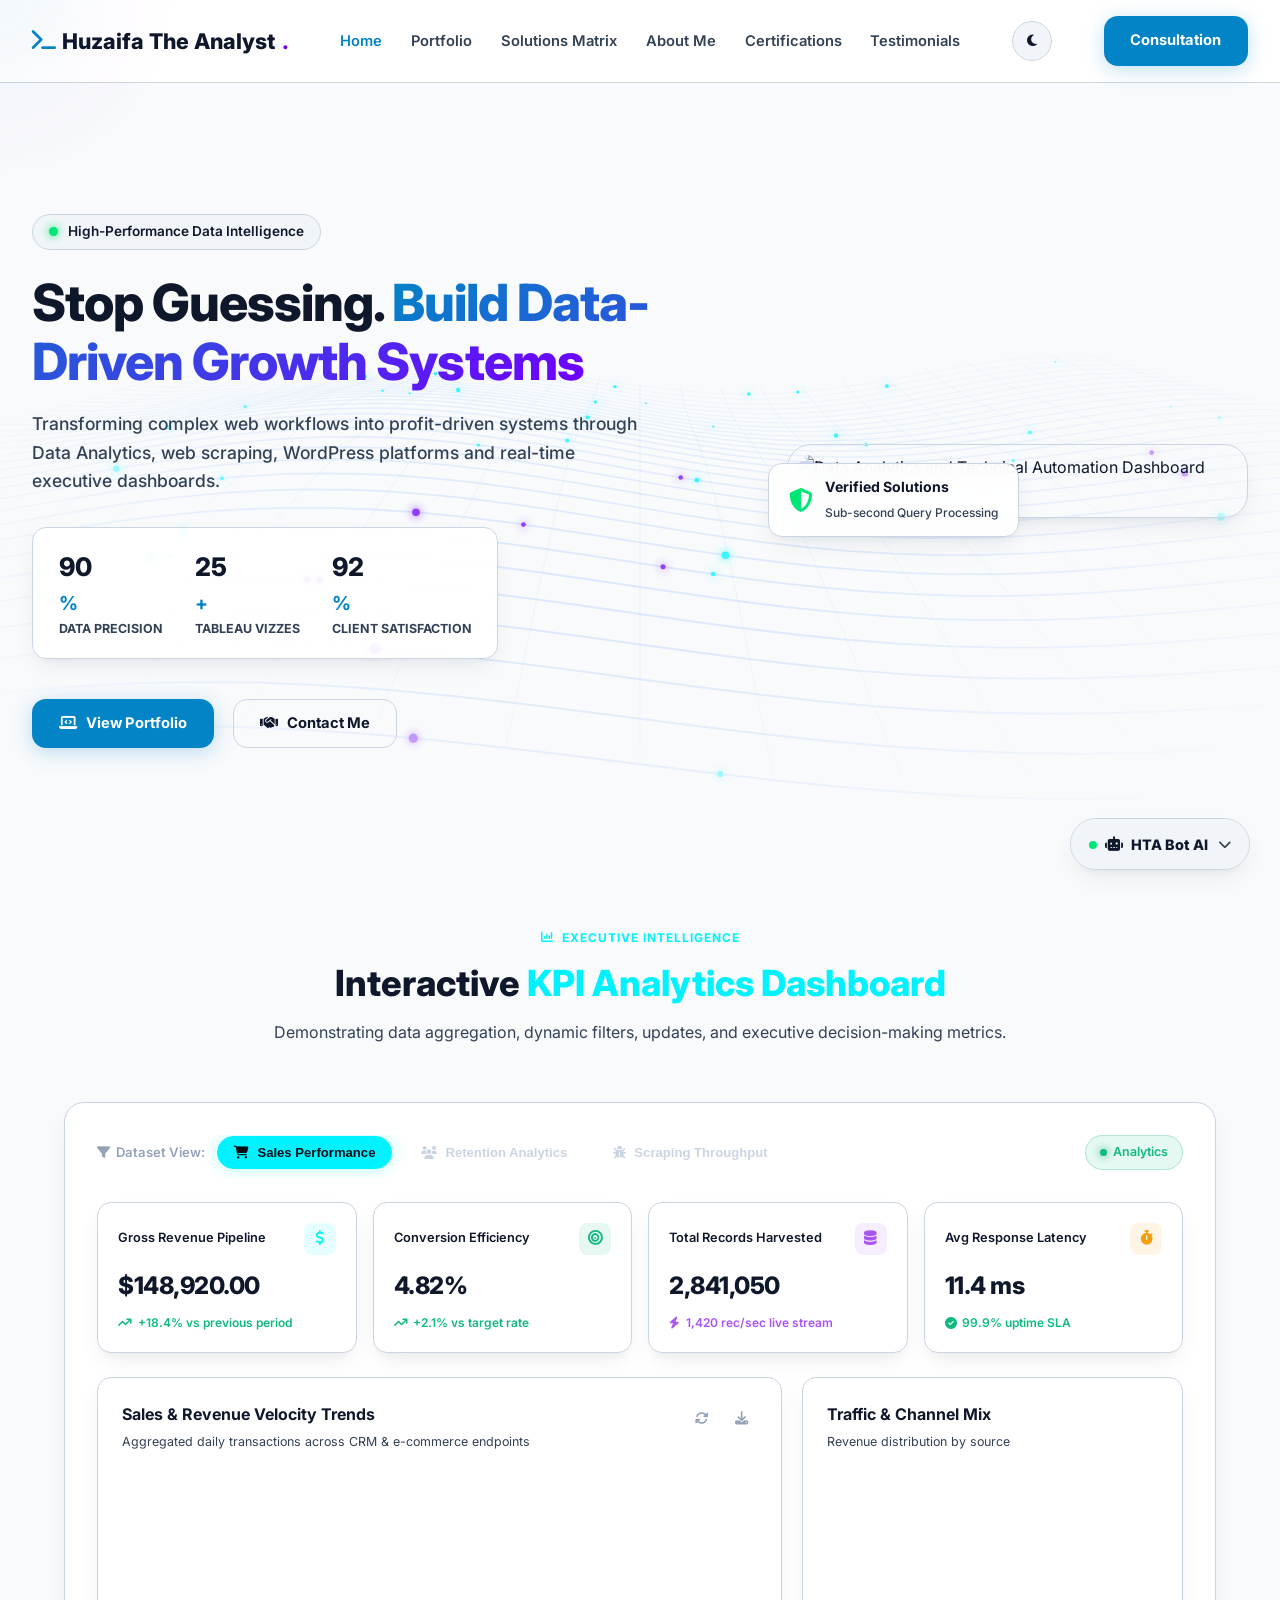
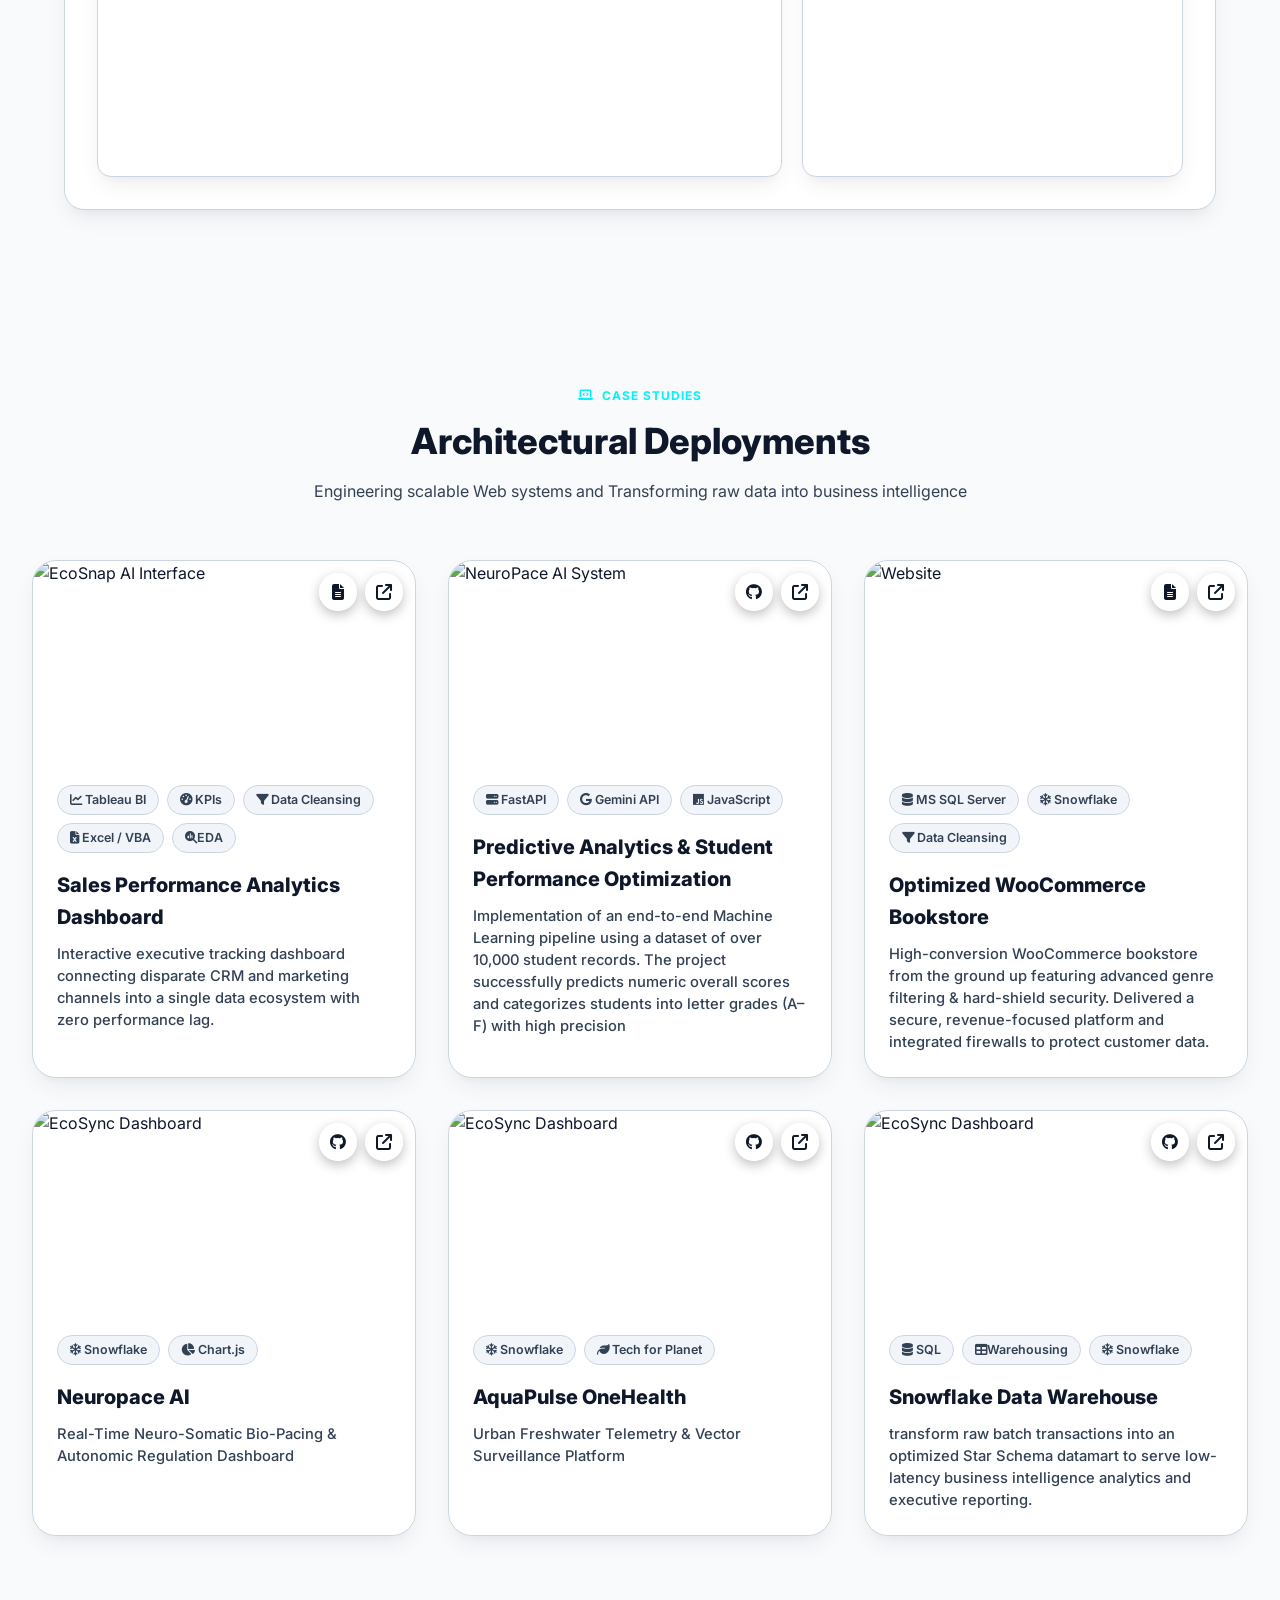
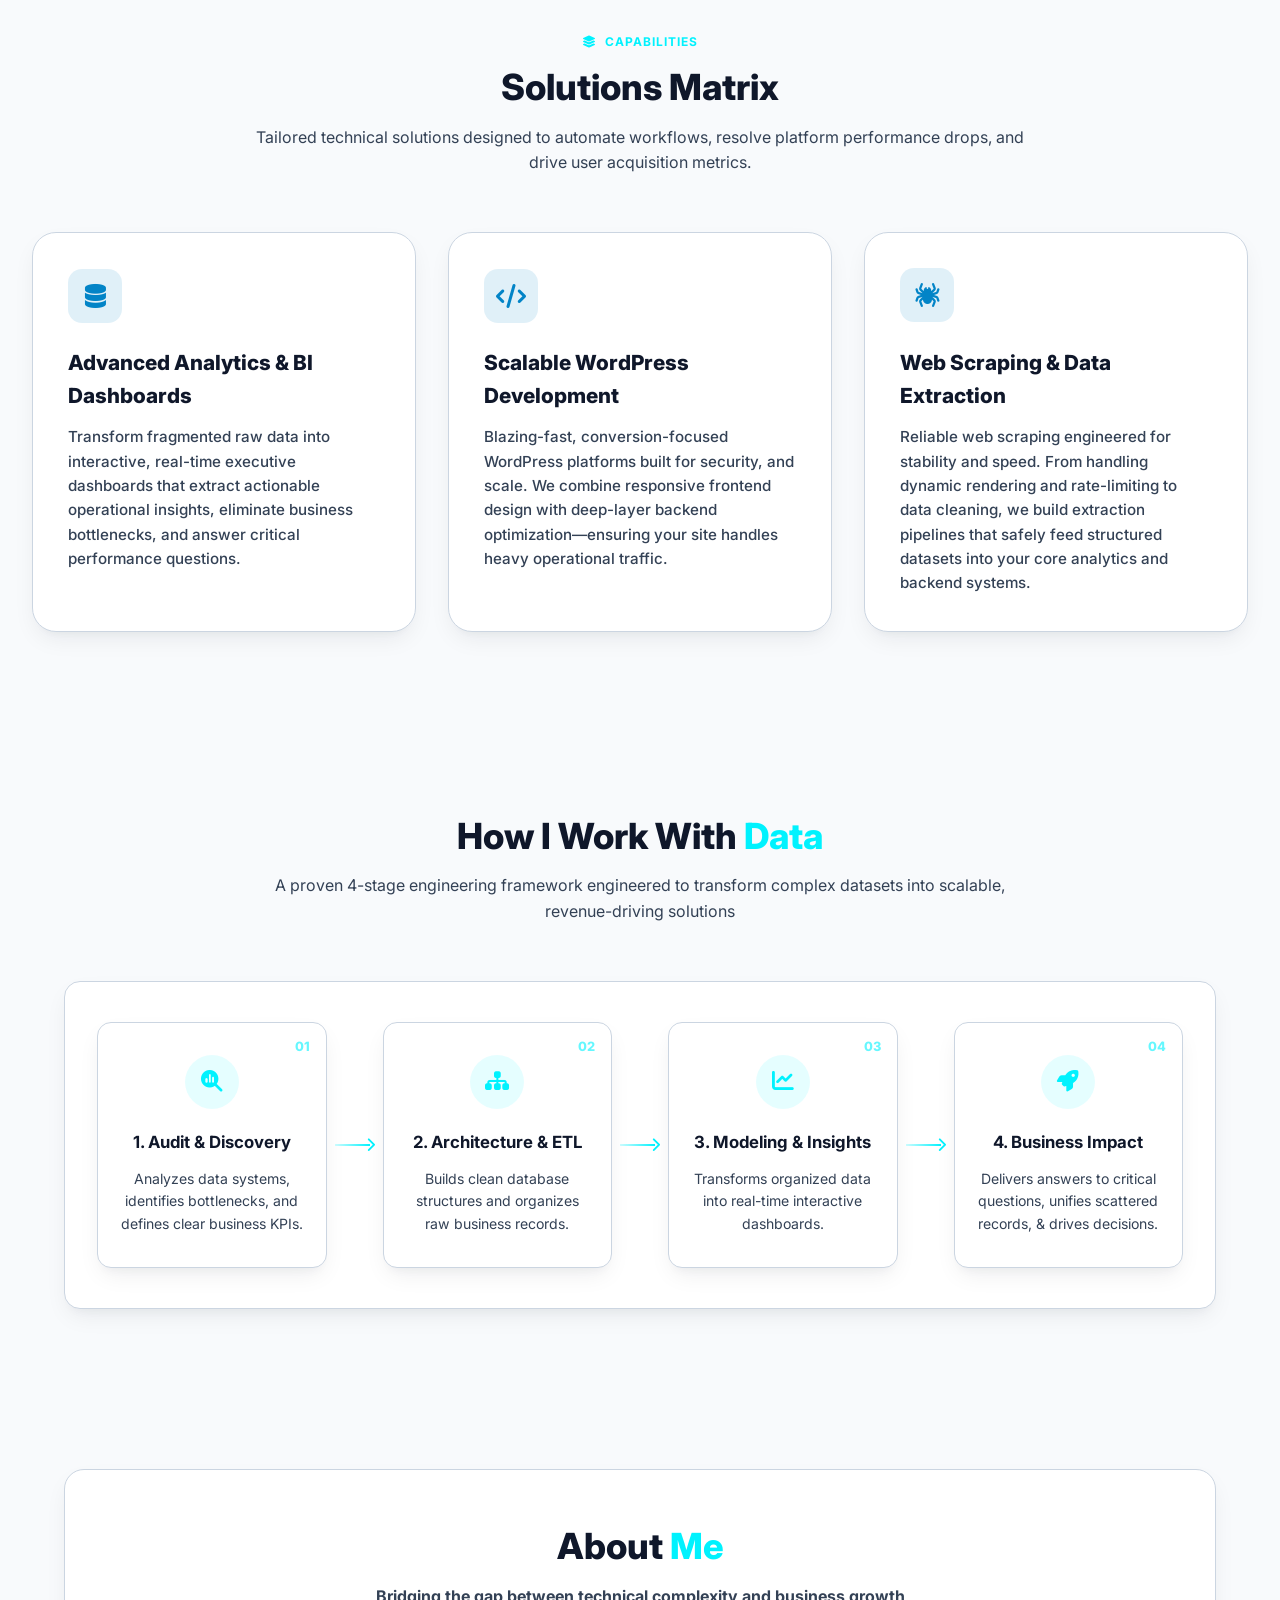
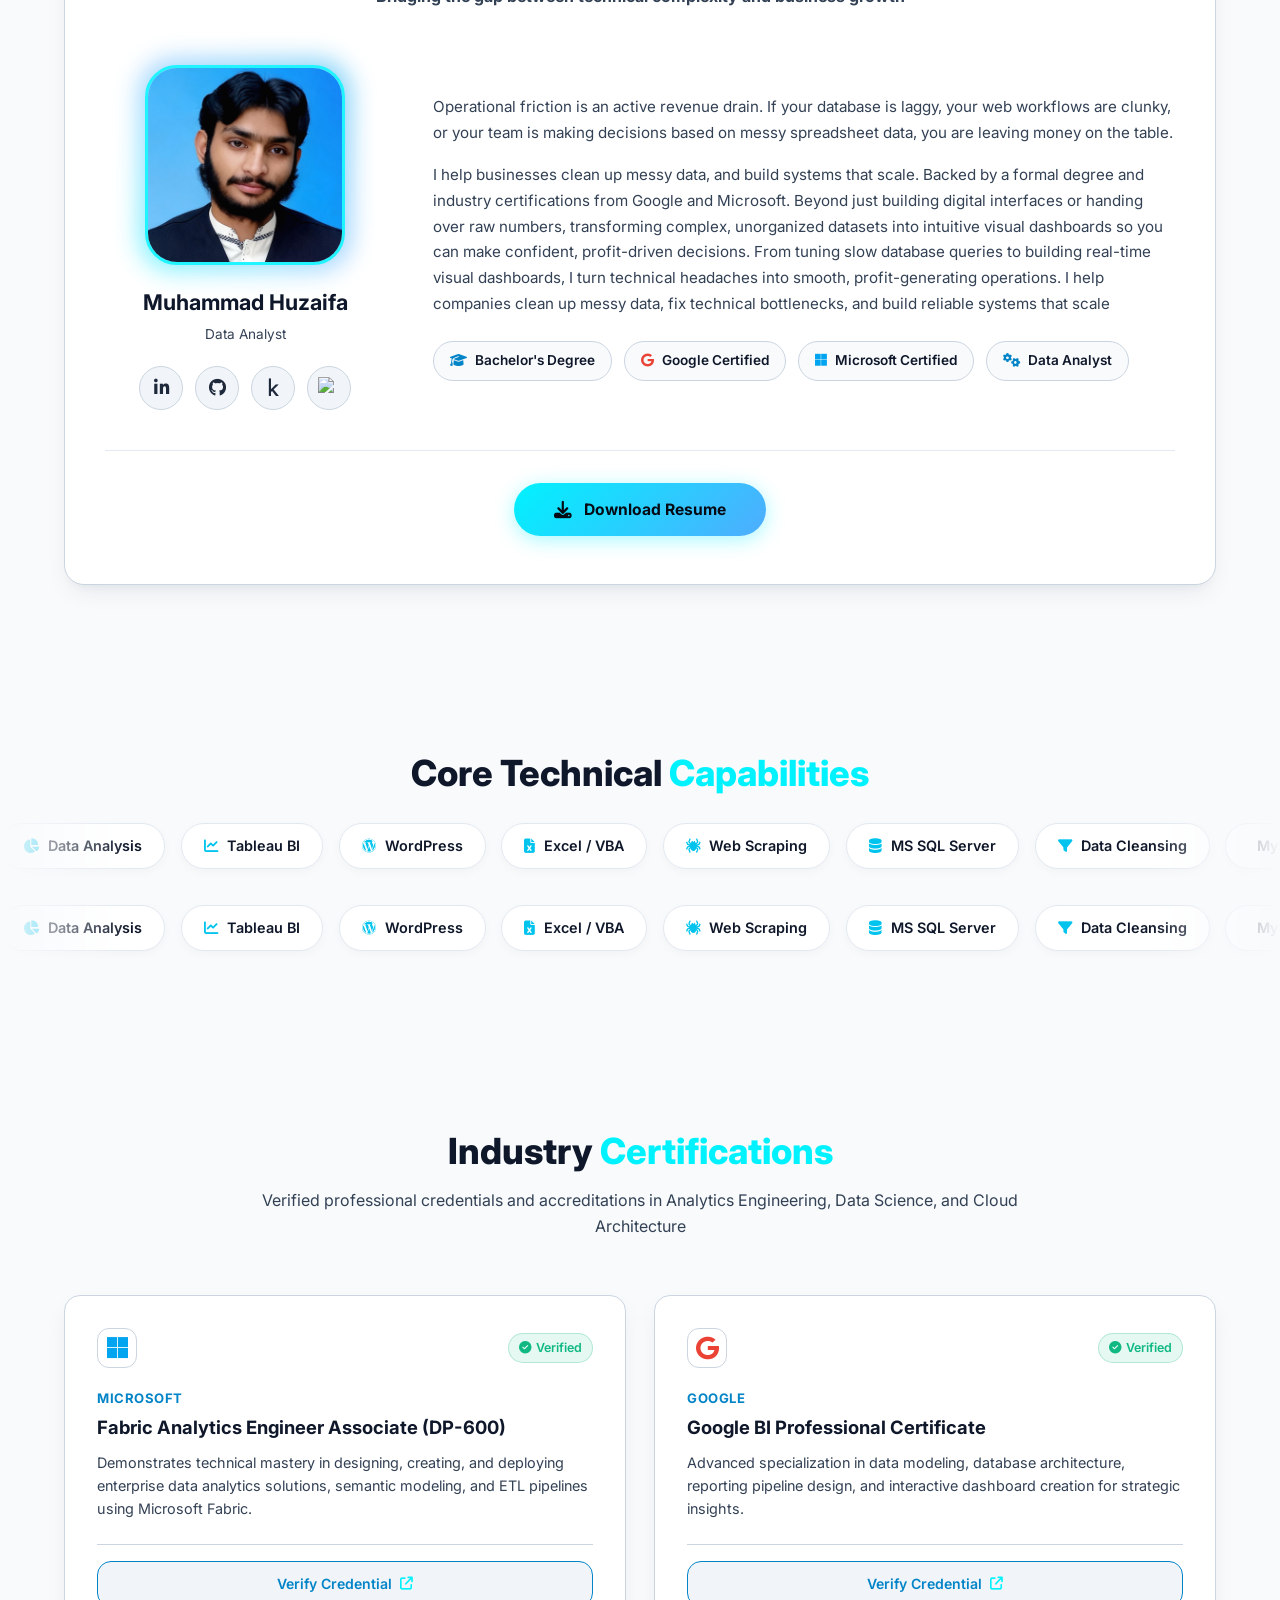
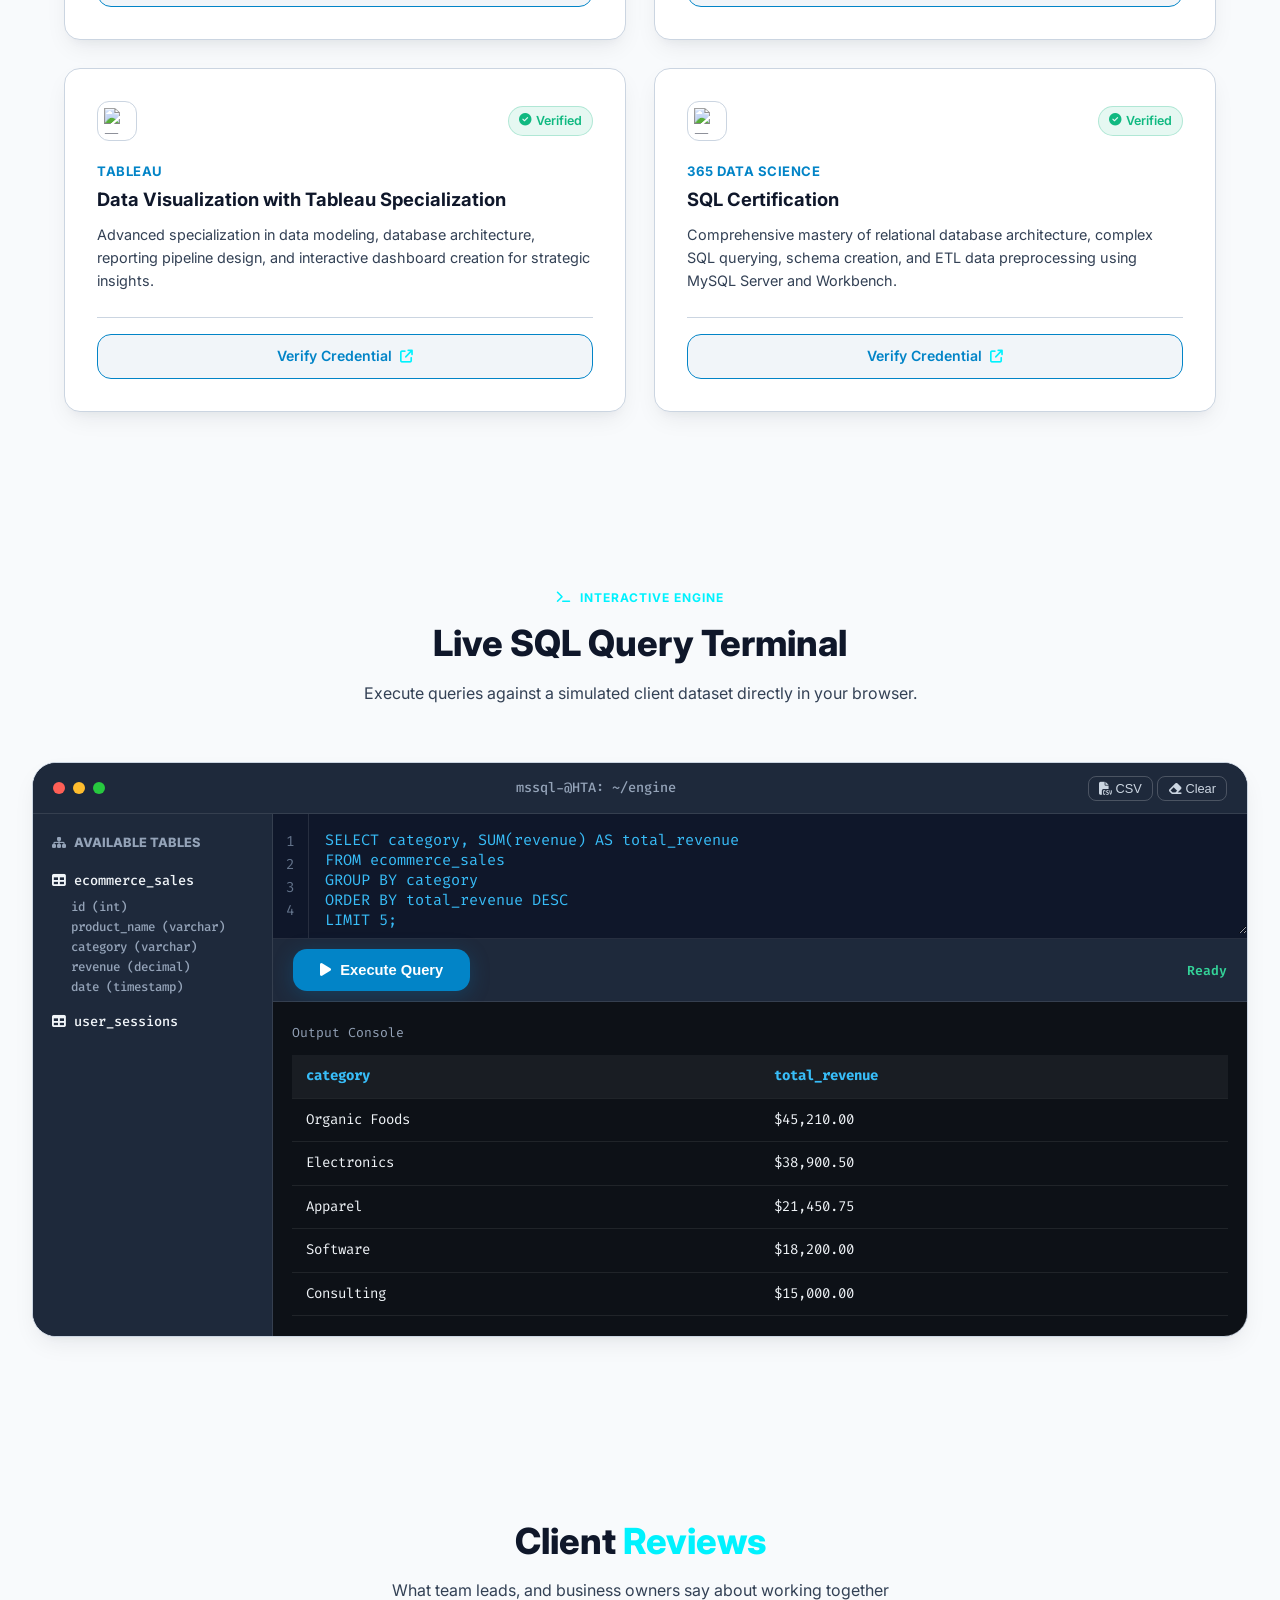
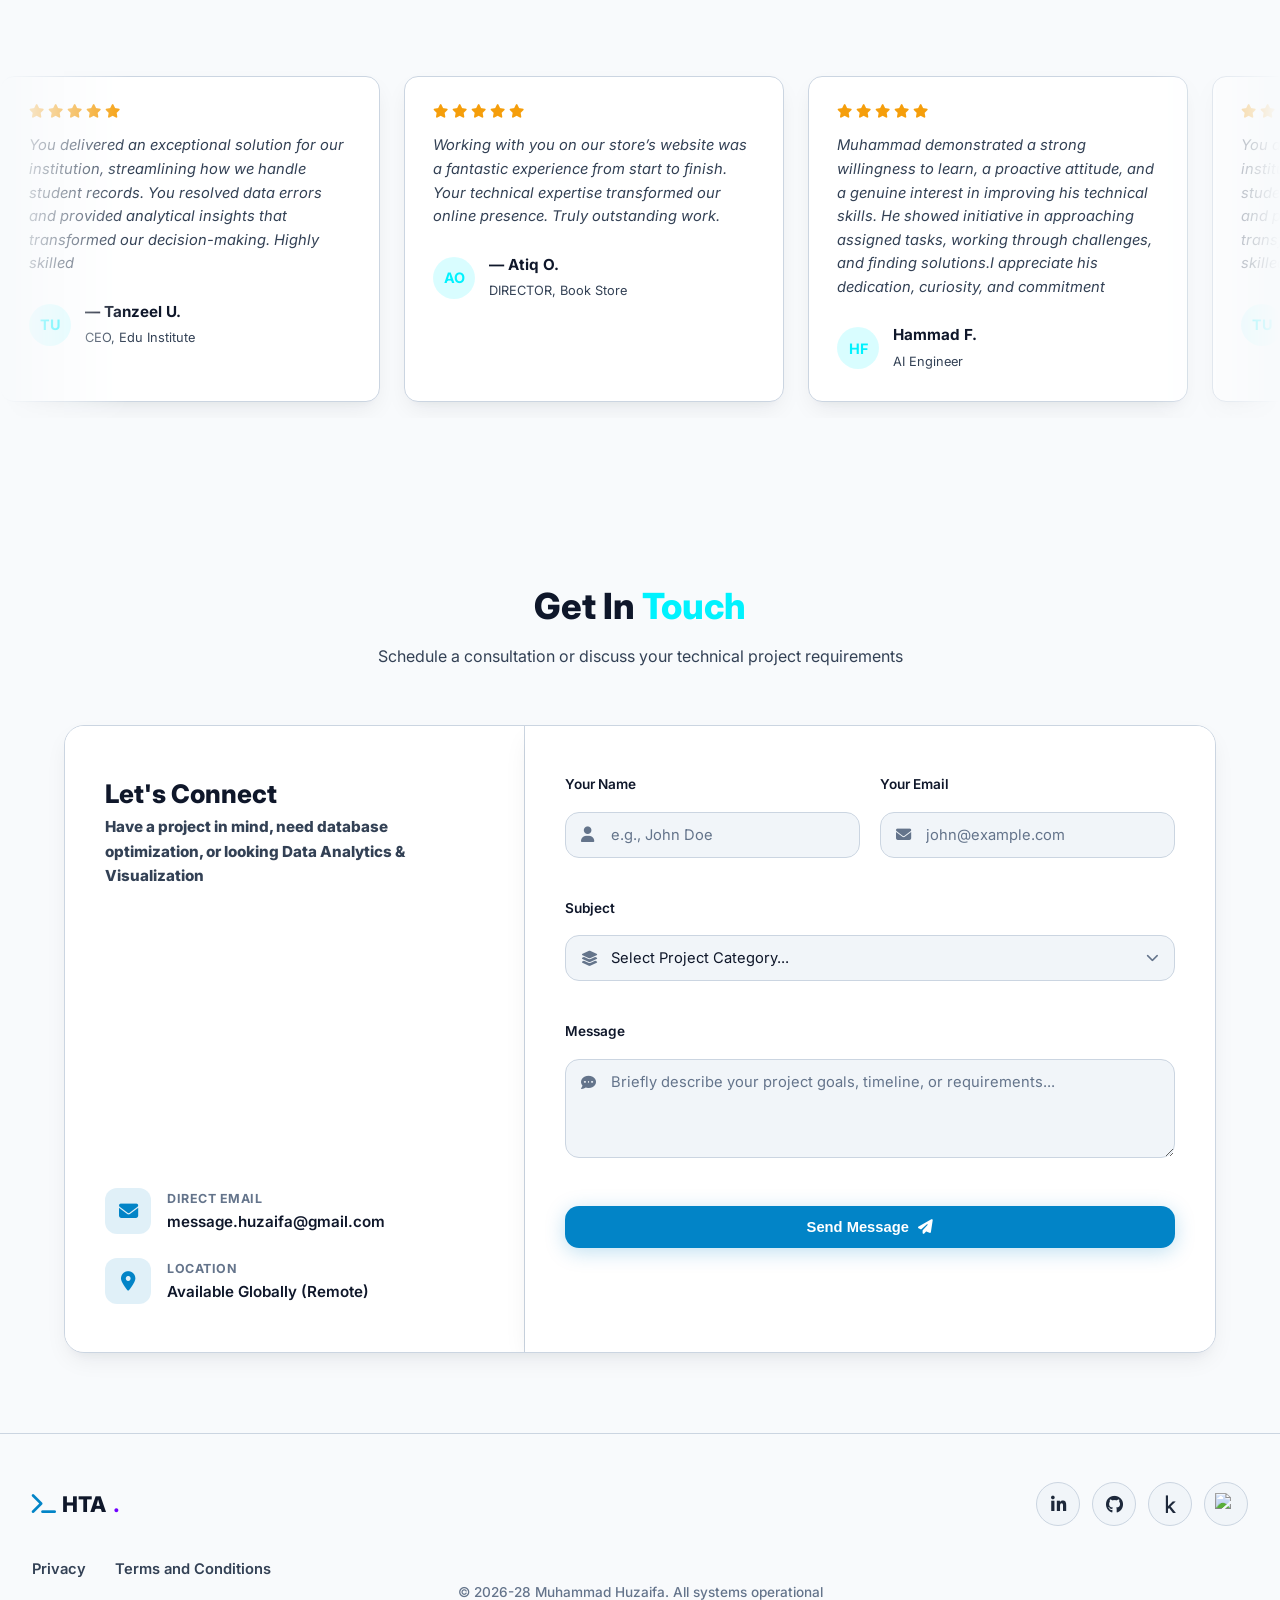
==== commit dc06ca72: "Update index.html" ====
--- a/index.html
+++ b/index.html
@@ -82,6 +82,7 @@
     <link rel="stylesheet" href="https://unpkg.com/aos@2.3.1/dist/aos.css">
     <link rel="stylesheet" href="https://cdn.jsdelivr.net/npm/lenis@1.0.42/dist/lenis.css">
     <link rel="stylesheet" href="https://cdn.jsdelivr.net/gh/devicons/devicon@latest/devicon.min.css">
+    <link rel="stylesheet" href="https://cdnjs.cloudflare.com/ajax/libs/font-awesome/6.5.2/css/all.min.css">
     <!-- Core Application Stylesheet -->
     <link rel="stylesheet" href="style.css">
     
@@ -350,11 +351,11 @@
                 </div>
                 <div class="project-content">
                     <div class="project-tags">
-                        <span class="skill-pill"><i class="fa-solid fa-chart-line"></i> Tableau BI</span>
-                        <span class="skill-pill"><i class="fa-solid fa-gauge-high"></i> KPIs </span>
-                        <div class="skill-pill"><i class="fa-solid fa-filter"></i> Data Cleansing</div>
-                        <div class="skill-pill"><i class="fa-solid fa-file-excel"></i> Excel / VBA</div>
-                        <div class="skill-pill"><i class="fa-solid fa-magnifying-glass-chart"></i>EDA</div>
+                        <span class="tag"><i class="fa-solid fa-chart-line"></i> Tableau BI</span>
+                        <span class="tag"><i class="fa-solid fa-gauge-high"></i> KPIs </span>
+                        <span class="tag""><i class="fa-solid fa-filter"></i> Data Cleansing</span>
+                        <span class="tag"><i class="fa-solid fa-file-excel"></i> Excel / VBA</span>
+                        <span class="tag"><i class="fa-solid fa-magnifying-glass-chart"></i>EDA</span>                                            
                     </div>
                     <h3 class="project-title">Sales Performance Analytics Dashboard</h3>
                     <p class="project-desc">Interactive executive tracking dashboard connecting disparate CRM and marketing channels into a single data ecosystem with zero performance lag.</p>
@@ -392,9 +393,9 @@
                 </div>
                 <div class="project-content">
                     <div class="project-tags">
-                        <div class="skill-pill"><i class="fa-solid fa-database"></i> MS SQL Server</div>
+                        <div class="tag"><i class="fa-solid fa-database"></i> MS SQL Server</div>
                         <span class="tag"><i class="fa-regular fa-snowflake"></i> Snowflake</span>
-                        <div class="skill-pill"><i class="fa-solid fa-filter"></i> Data Cleansing</div>
+                        <div class="tag"><i class="fa-solid fa-filter"></i> Data Cleansing</div>
                     </div>
                     <h3 class="project-title">Optimized WooCommerce Bookstore</h3>
                     <p class="project-desc">High-conversion WooCommerce bookstore from the ground up featuring advanced genre filtering & hard-shield security. Delivered a secure, revenue-focused platform and integrated firewalls to protect customer data.</p>
@@ -448,7 +449,7 @@
                 </div>
                 <div class="project-content">
                     <div class="project-tags">
-                        <div class="skill-pill"><i class="fa-solid fa-database"></i> SQL</div>
+                        <div class="tag"><i class="fa-solid fa-database"></i> SQL</div>
                         <span class="tag"><i class="fa-solid fa-table"></i>Warehousing</span>
                         <span class="tag"><i class="fa-regular fa-snowflake"></i> Snowflake</span>
                     </div>
@@ -655,8 +656,8 @@
             <div class="skill-pill"><i class="fa-solid fa-database"></i> MS SQL Server</div>
             <div class="skill-pill"><i class="fa-solid fa-filter"></i> Data Cleansing</div>
             <div class="skill-pill"><i class="devicon-mysql-plain"></i> MySQL</div>
-            <span class="tag"><i class="fa-regular fa-snowflake"></i> Snowflake</span>
-            <span class="tag"><i class="fa-solid fa-table"></i>Warehousing</span>
+            <span class="skill-pill"><i class="fa-regular fa-snowflake"></i> Snowflake</span>
+            <span class="skill-pill"><i class="fa-solid fa-table"></i>Warehousing</span>
             <div class="skill-pill"><i class="fa-solid fa-magnifying-glass-chart"></i>EDA</div>
             <div class="skill-pill"><i class="fa-solid fa-database"></i> SQL</div>
 
@@ -669,8 +670,8 @@
             <div class="skill-pill"><i class="fa-solid fa-database"></i> MS SQL Server</div>
             <div class="skill-pill"><i class="fa-solid fa-filter"></i> Data Cleansing</div>
             <div class="skill-pill"><i class="devicon-mysql-plain"></i> MySQL</div>
-            <span class="tag"><i class="fa-regular fa-snowflake"></i> Snowflake</span>
-            <span class="tag"><i class="fa-solid fa-table"></i>Warehousing</span>
+            <span class="skill-pill"><i class="fa-regular fa-snowflake"></i> Snowflake</span>
+            <span class="skill-pill"><i class="fa-solid fa-table"></i>Warehousing</span>
             <div class="skill-pill"><i class="fa-solid fa-magnifying-glass-chart"></i>EDA</div>
             <div class="skill-pill"><i class="fa-solid fa-database"></i> SQL</div>
         </div>
@@ -688,8 +689,8 @@
             <div class="skill-pill"><i class="fa-solid fa-database"></i> MS SQL Server</div>
             <div class="skill-pill"><i class="fa-solid fa-filter"></i> Data Cleansing</div>
             <div class="skill-pill"><i class="devicon-mysql-plain"></i> MySQL</div>
-            <span class="tag"><i class="fa-regular fa-snowflake"></i> Snowflake</span>
-            <span class="tag"><i class="fa-solid fa-table"></i>Warehousing</span>
+            <span class="skill-pill"><i class="fa-regular fa-snowflake"></i> Snowflake</span>
+            <span class="skill-pill"><i class="fa-solid fa-table"></i>Warehousing</span>
             <div class="skill-pill"><i class="fa-solid fa-magnifying-glass-chart"></i>EDA</div>
             <div class="skill-pill"><i class="fa-solid fa-database"></i> SQL</div>
 
@@ -702,8 +703,8 @@
             <div class="skill-pill"><i class="fa-solid fa-database"></i> MS SQL Server</div>
             <div class="skill-pill"><i class="fa-solid fa-filter"></i> Data Cleansing</div>
             <div class="skill-pill"><i class="devicon-mysql-plain"></i> MySQL</div>
-            <span class="tag"><i class="fa-regular fa-snowflake"></i> Snowflake</span>
-            <span class="tag"><i class="fa-solid fa-table"></i>Warehousing</span>
+            <span class="skill-pill"><i class="fa-regular fa-snowflake"></i> Snowflake</span>
+            <span class="skill-pill"><i class="fa-solid fa-table"></i>Warehousing</span>
             <div class="skill-pill"><i class="fa-solid fa-magnifying-glass-chart"></i>EDA</div>
             <div class="skill-pill"><i class="fa-solid fa-database"></i> SQL</div>
         </div>
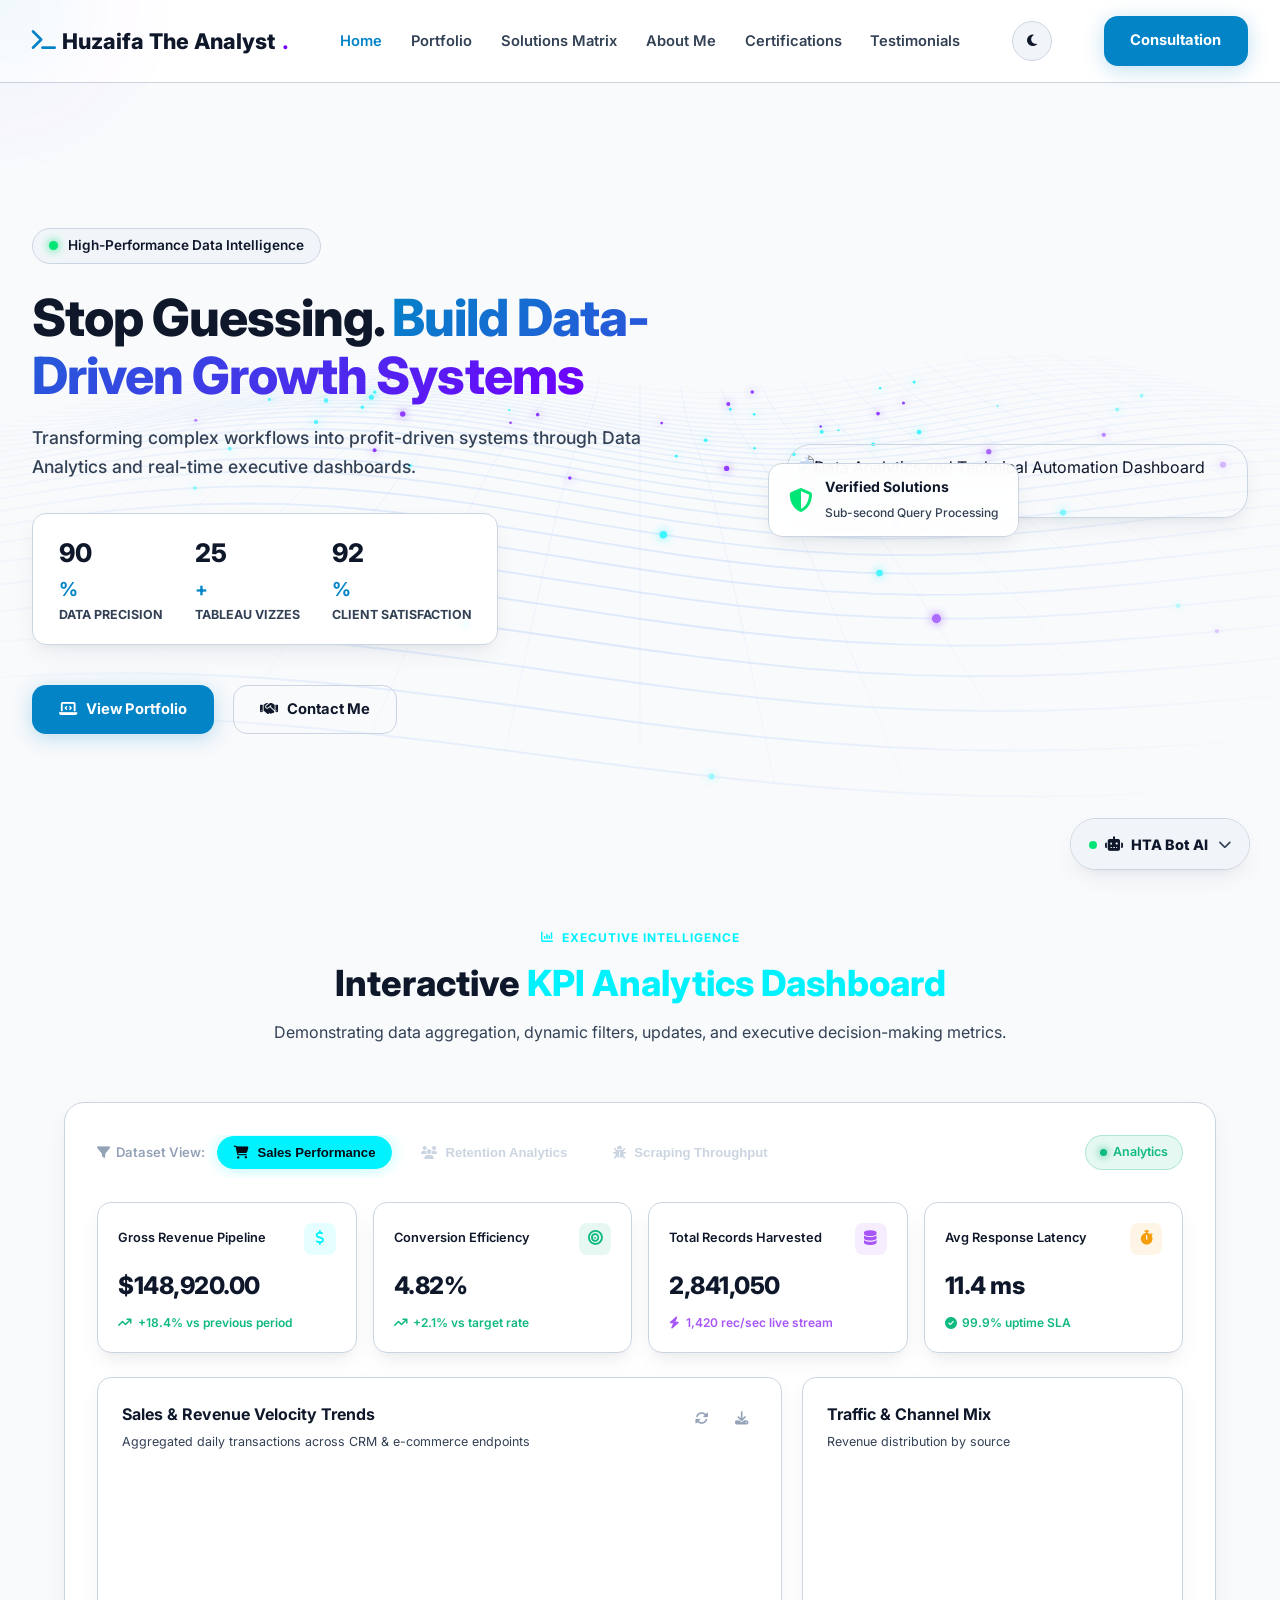
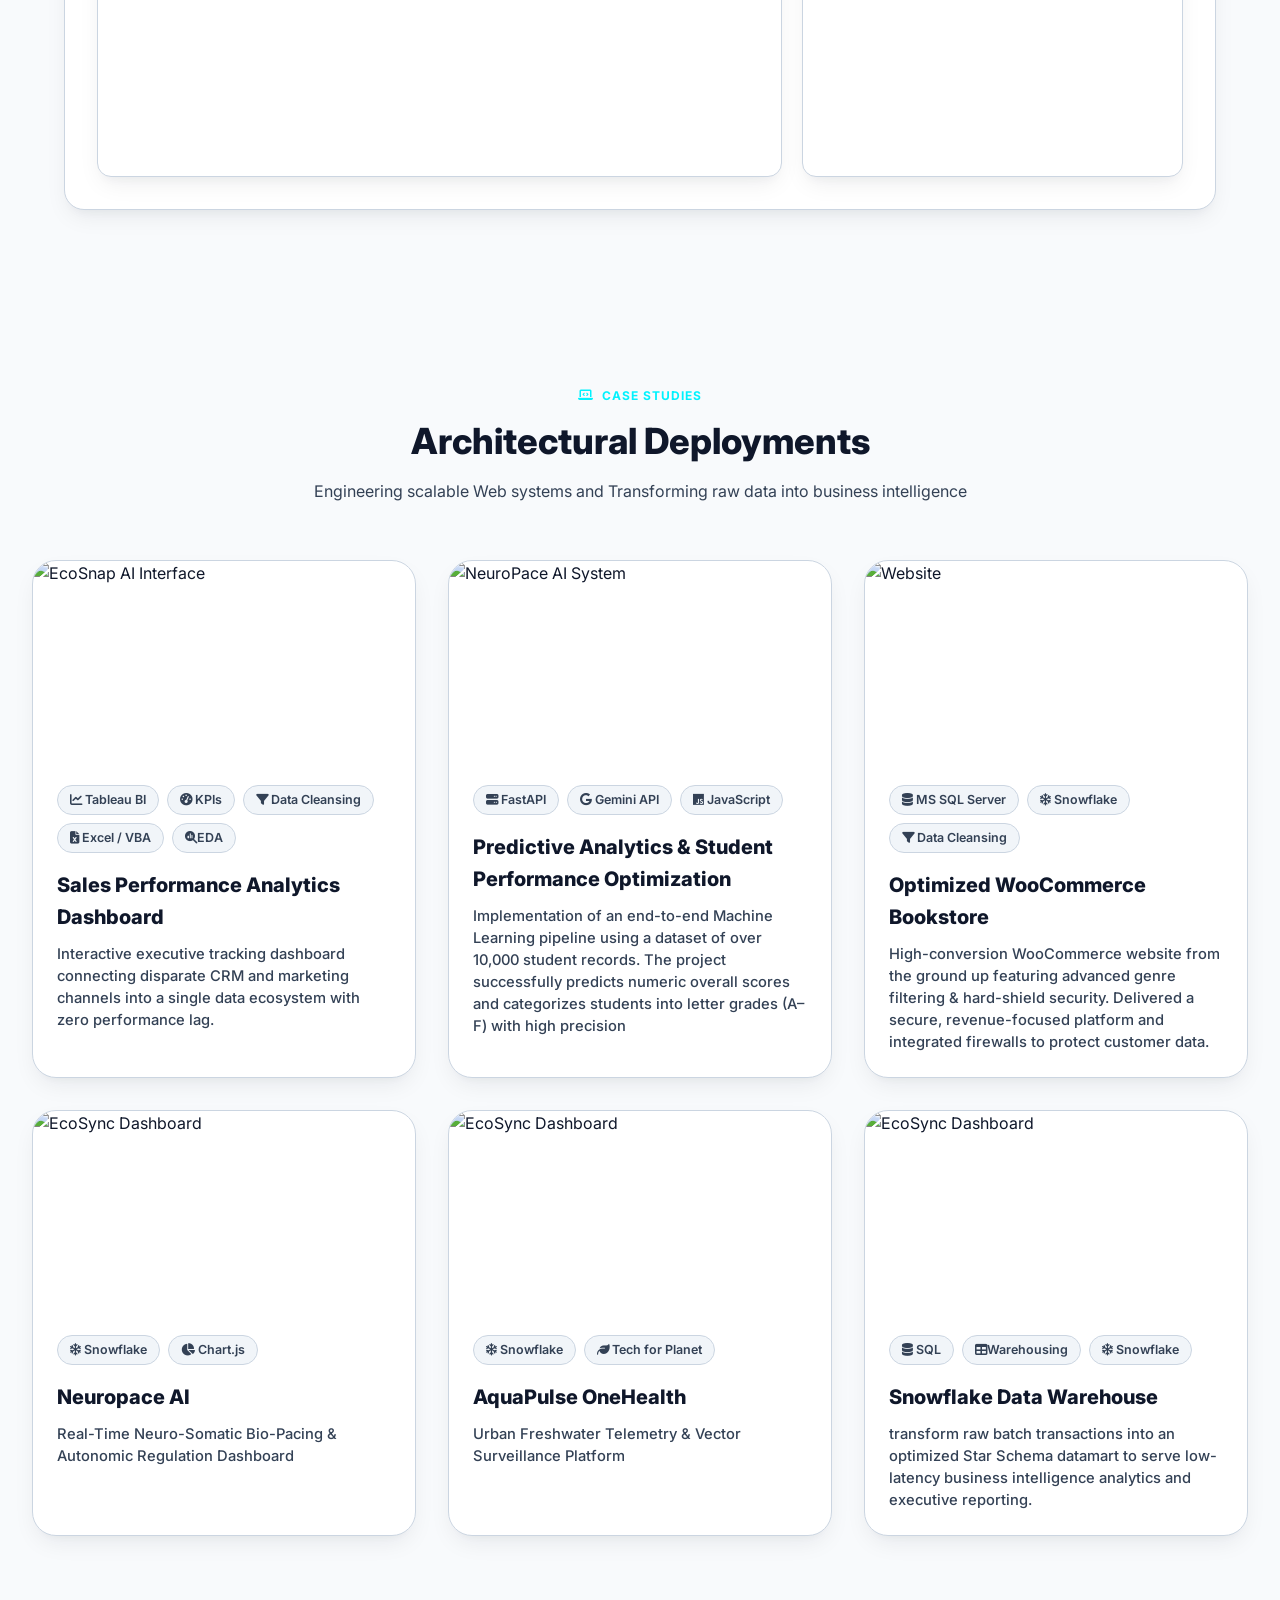
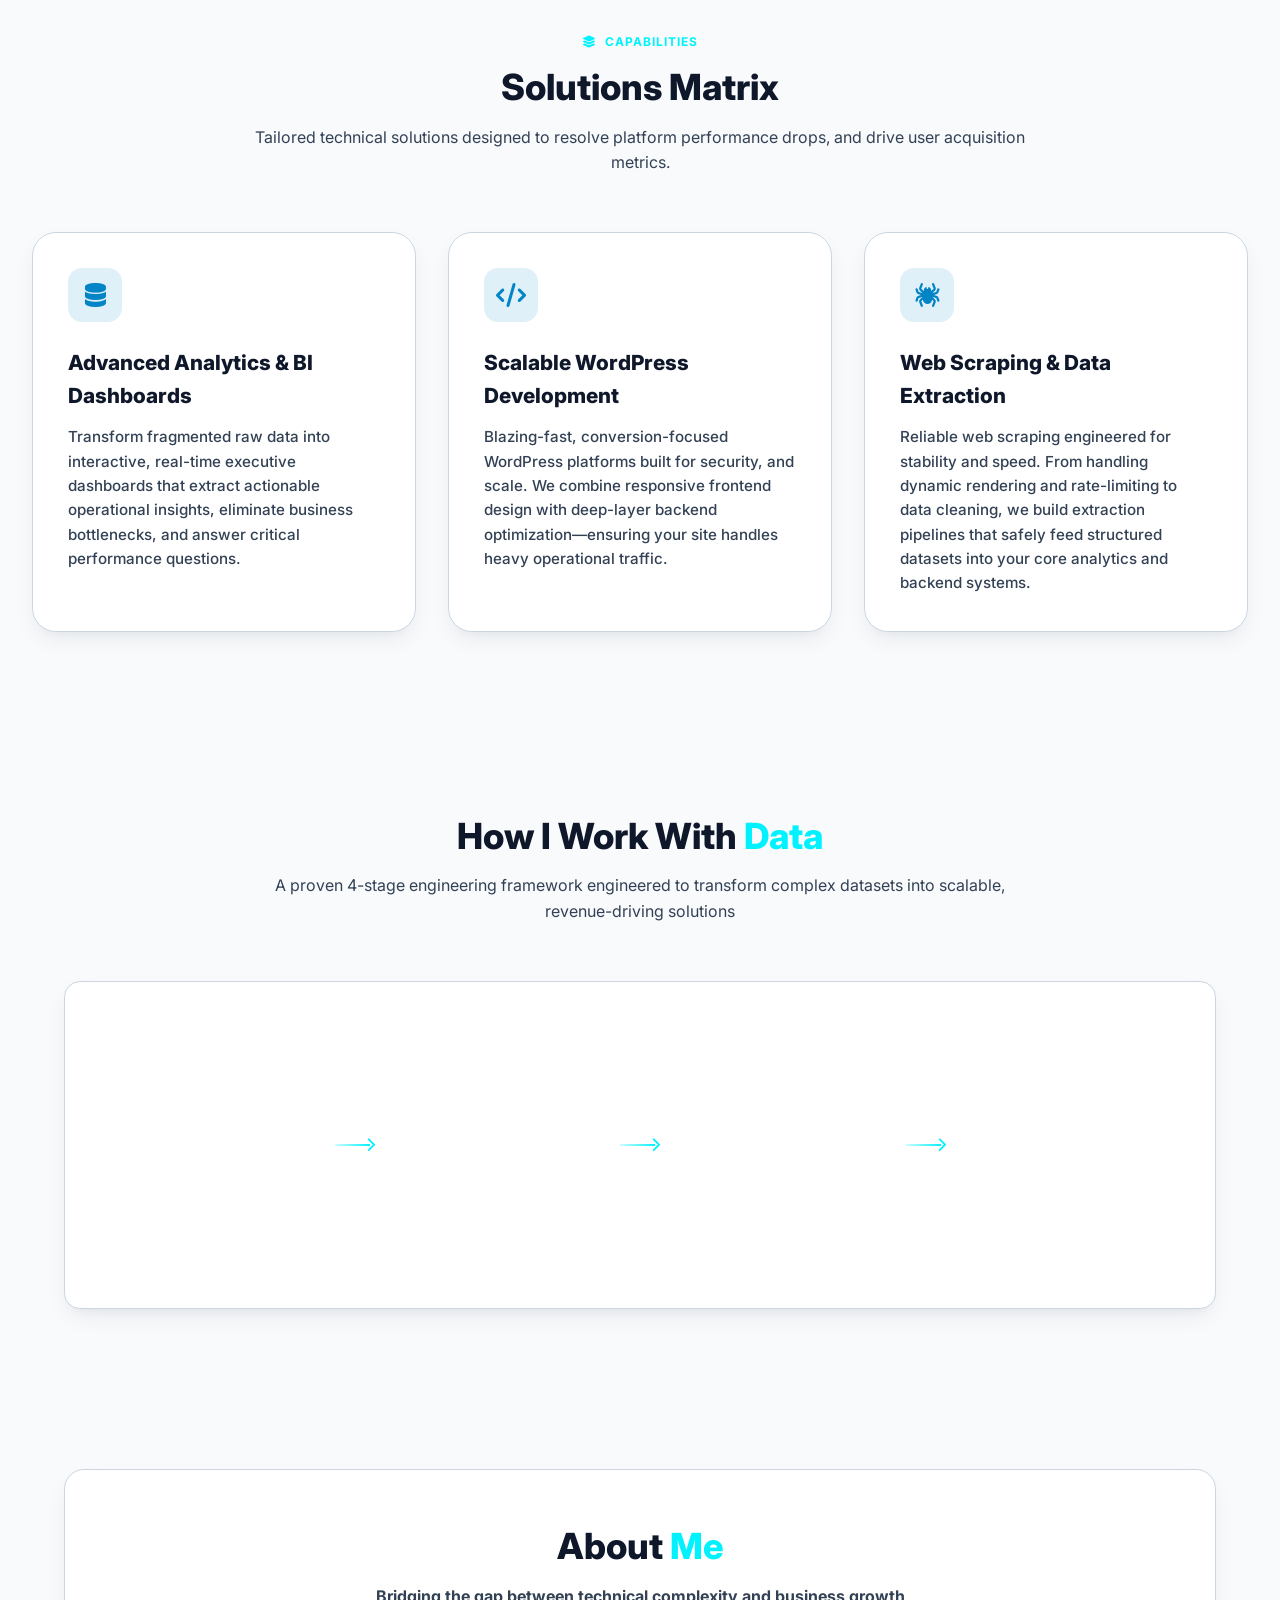
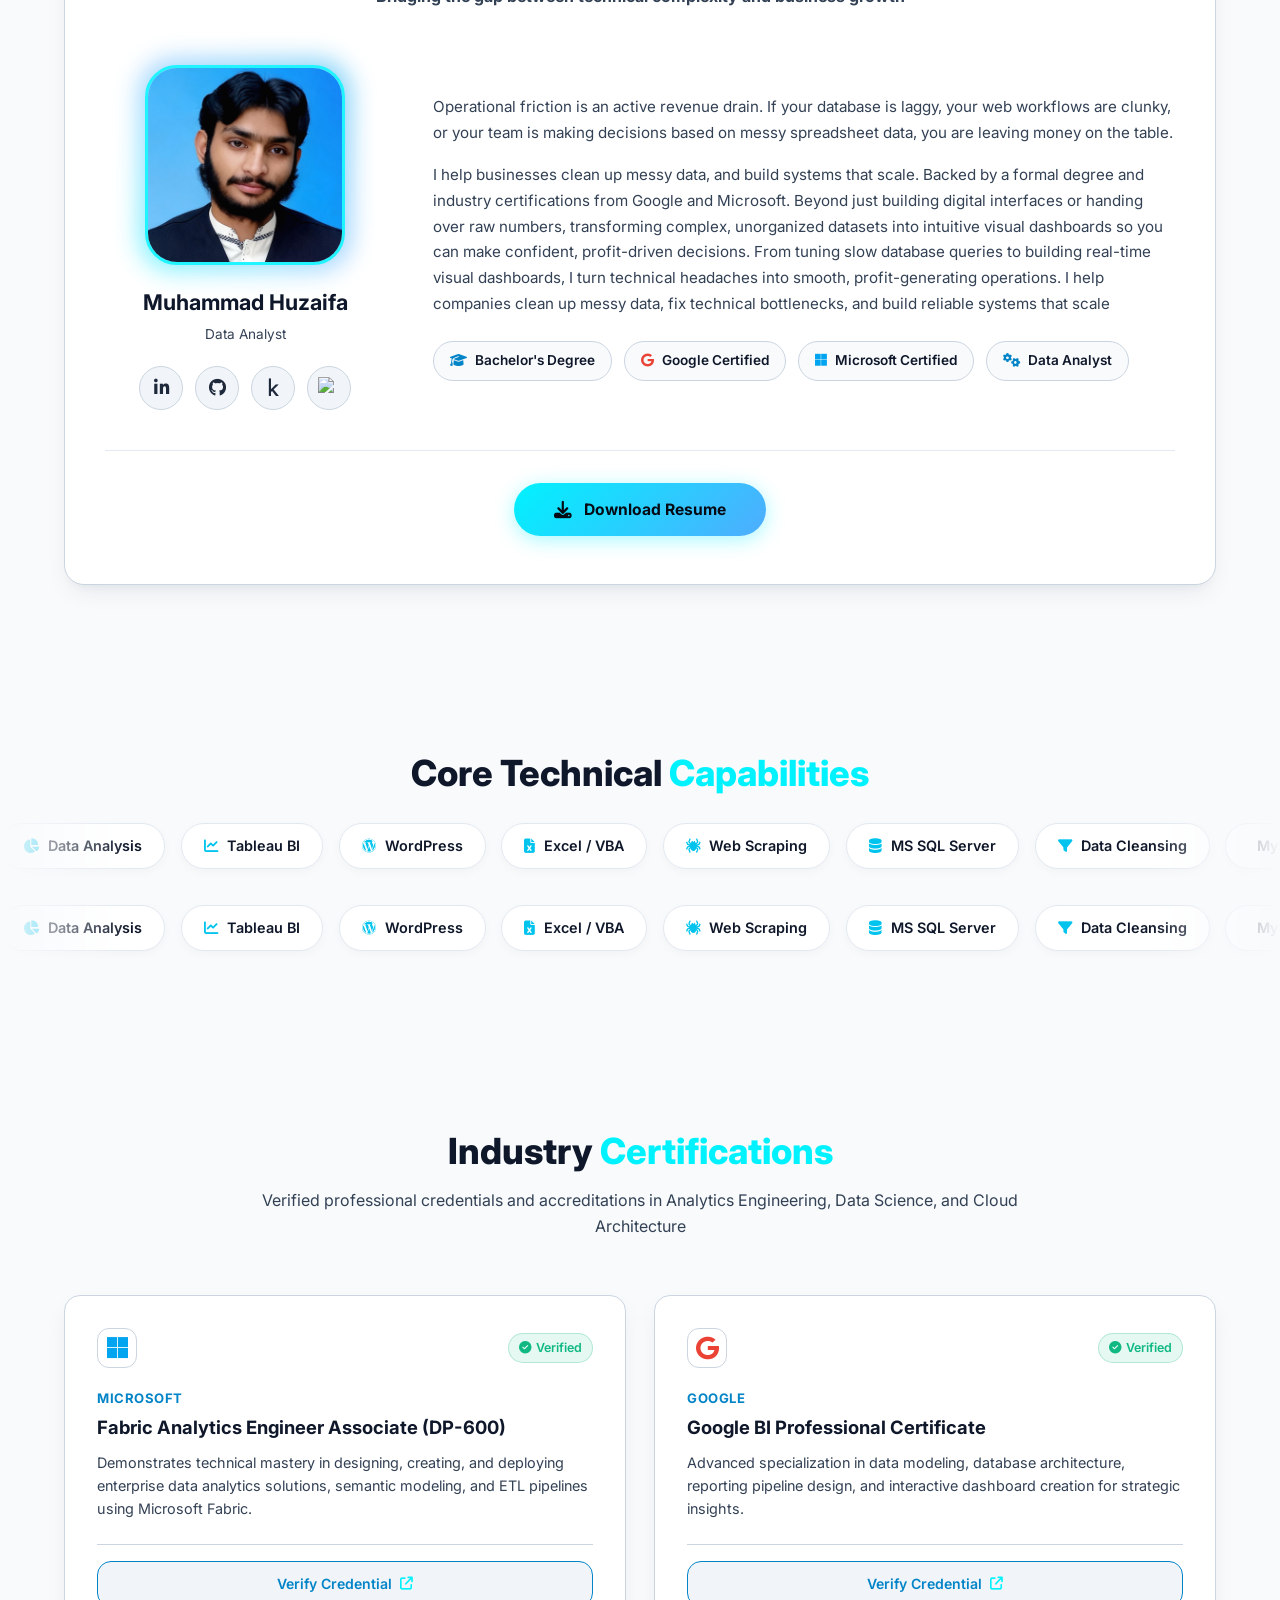
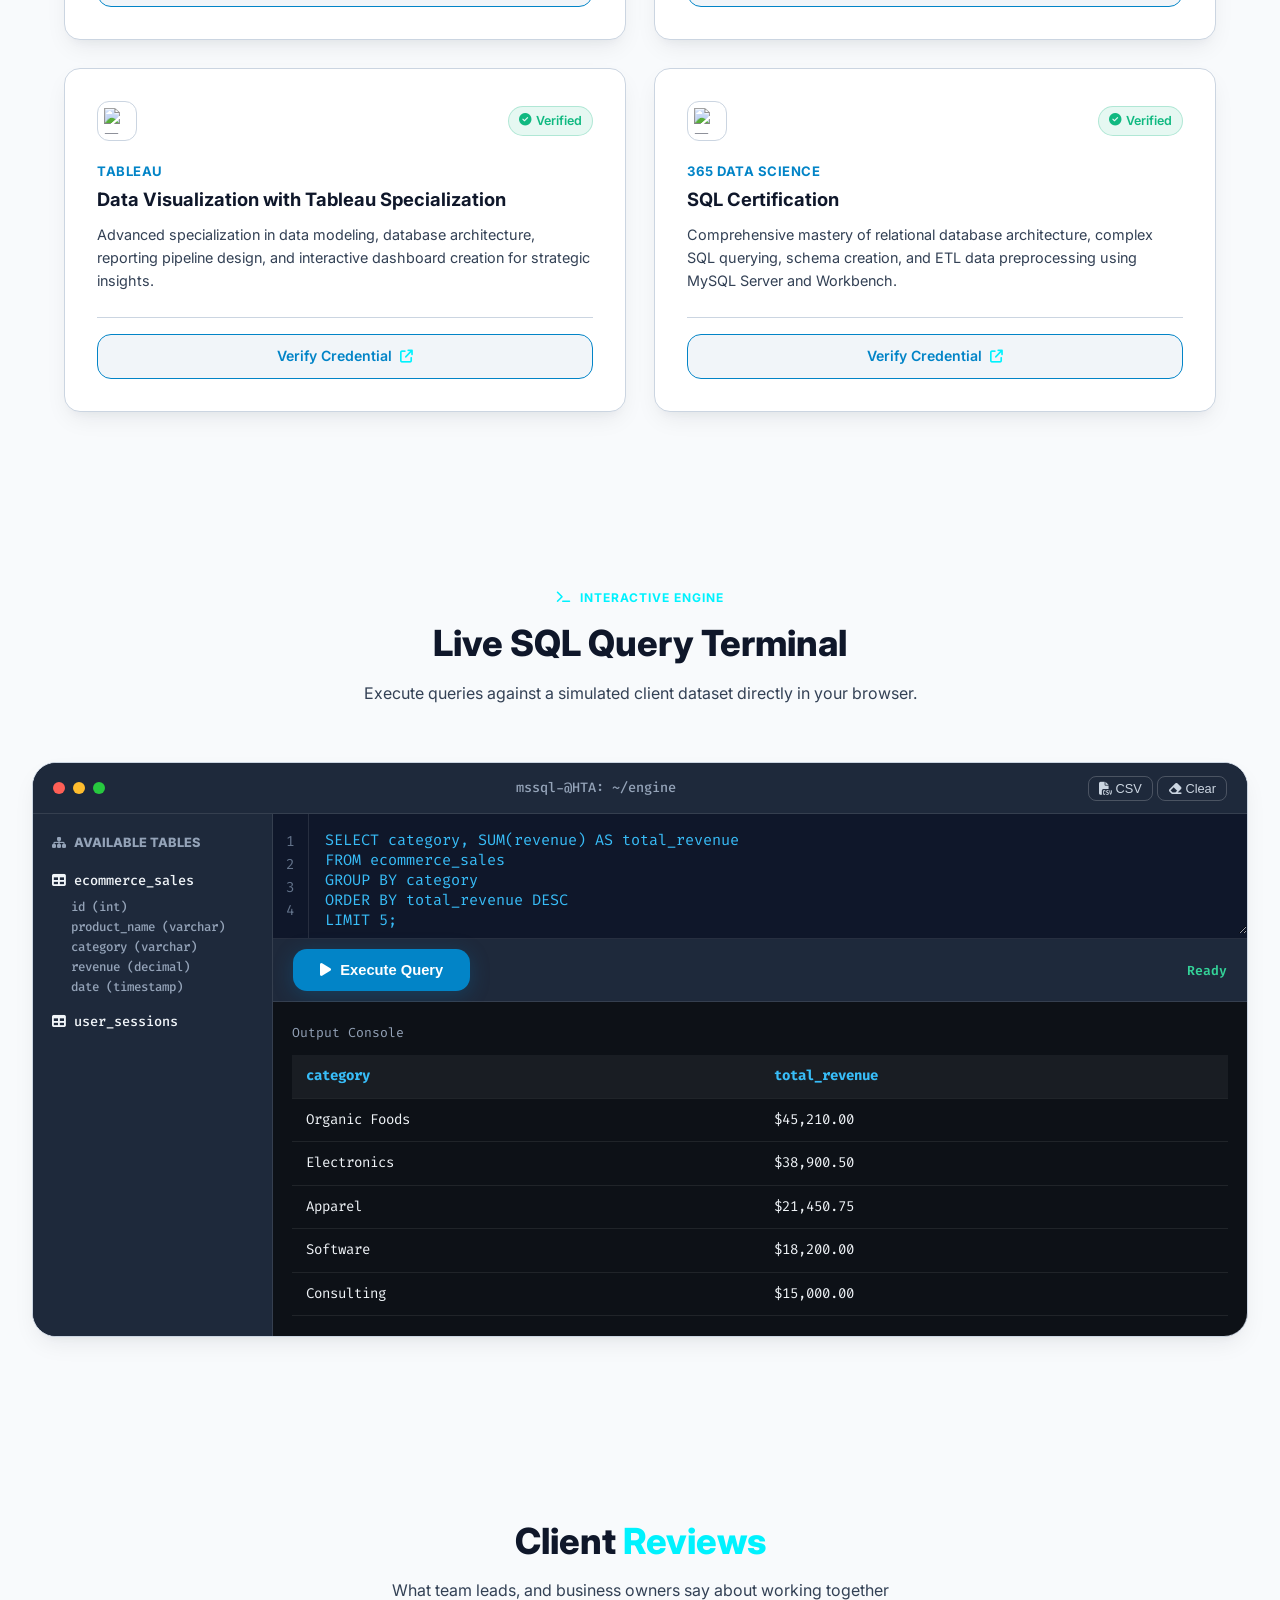
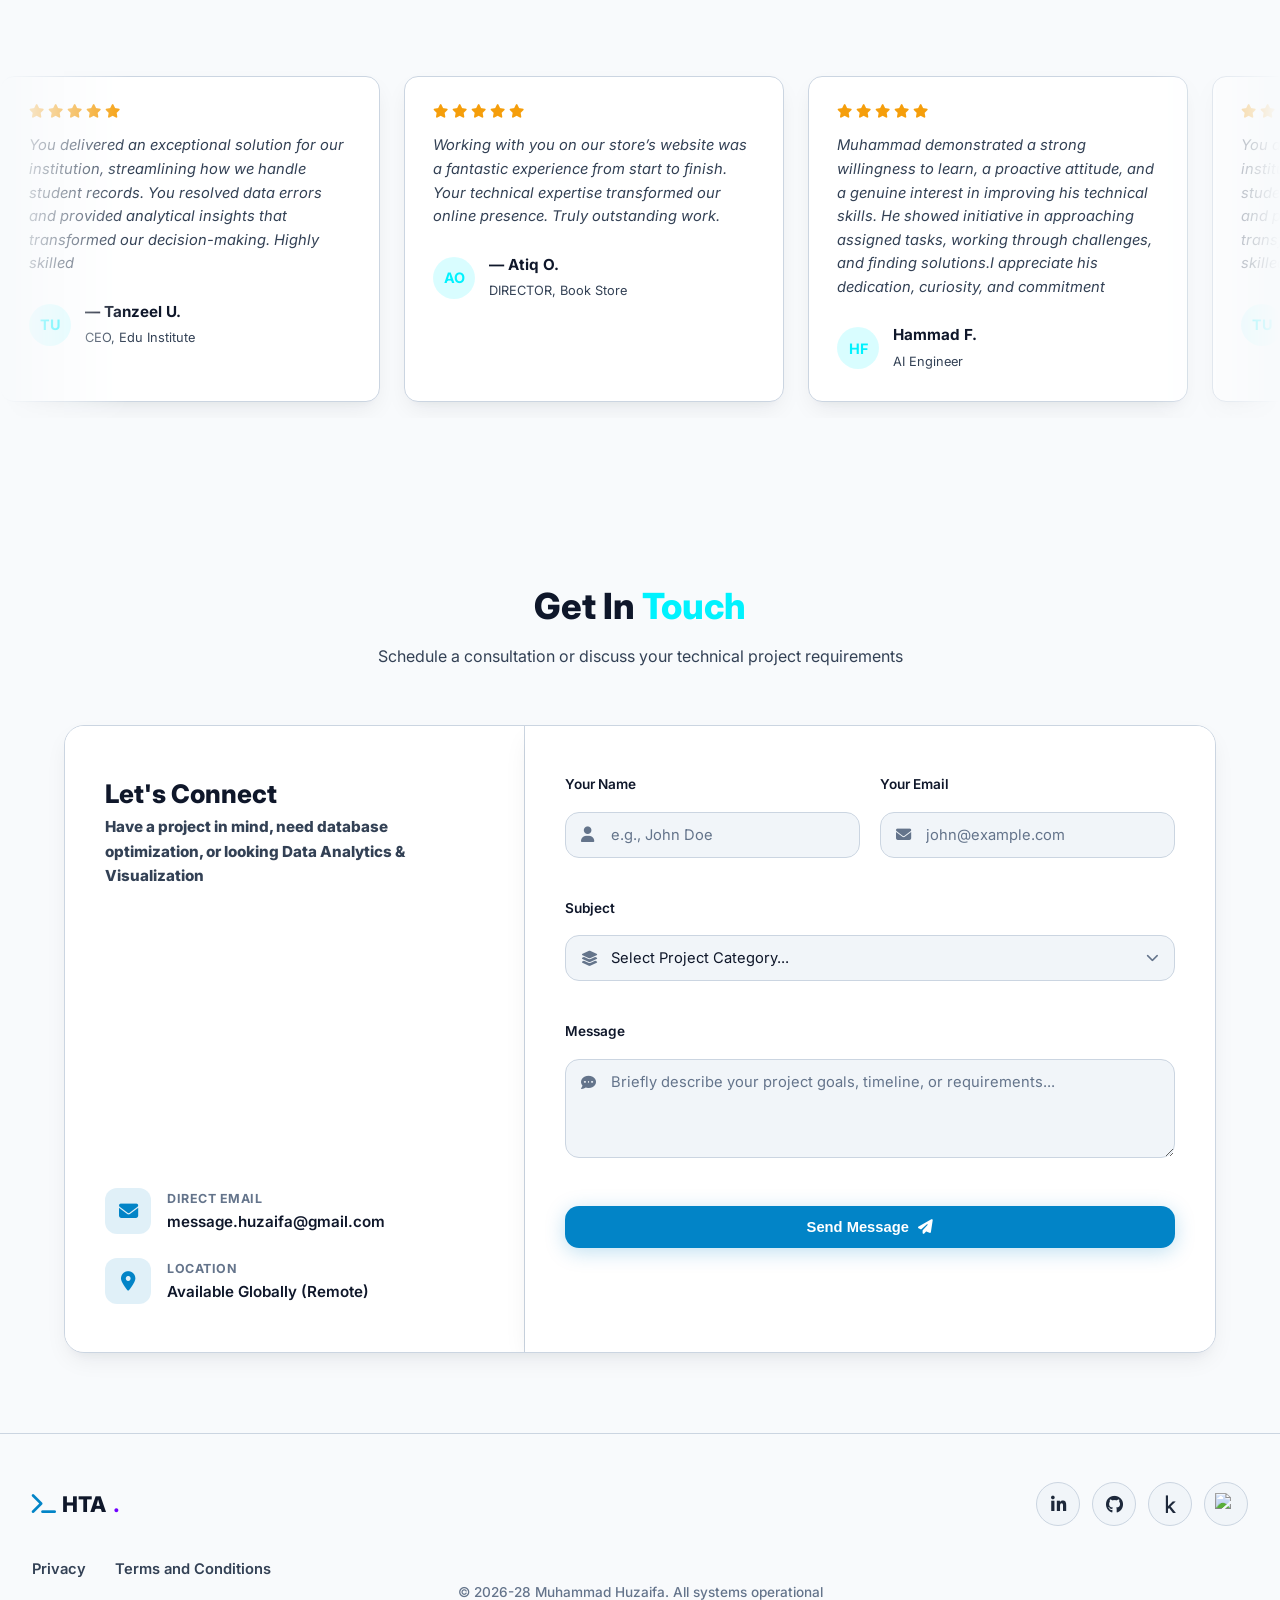
==== commit 1bc5cac3: "Update index.html" ====
--- a/index.html
+++ b/index.html
@@ -168,7 +168,7 @@
             
             <!-- <div class="hero-tagline">High-Performance Web Applications & Data Intelligence</div>-->
             <h1 class="hero-title">Stop Guessing.<span> Build Data-Driven Growth Systems</span></h1>
-            <p class="hero-desc">Transforming complex web workflows into profit-driven systems through Data Analytics, web scraping,  WordPress platforms and real-time executive dashboards.</p>
+            <p class="hero-desc">Transforming complex workflows into profit-driven systems through Data Analytics and real-time executive dashboards.</p>
             
             <!-- Hero Real-Time Performance Badges -->
             <div class="hero-kpi-strip">
@@ -387,7 +387,7 @@
                 <div class="project-image-wrapper">
                     <img src="https://images.unsplash.com/photo-1698512156323-28e03350851e?q=80&w=870&auto=format&fit=crop&ixlib=rb-4.1.0&ixid=M3wxMjA3fDB8MHxwaG90by1wYWdlfHx8fGVufDB8fHx8fA%3D%3D" alt="Website" class="project-img">
                     <div class="project-links">
-                        <a href="https://docs.google.com/document/d/1Qr-79xGvVa0n-7k_gjW4bjNRzRv3go2waDYtwIHaJGA/edit?usp=sharing" class="project-link" aria-label="Live Demo"><i class="fa-solid fa-file-lines"></i></a>
+                        <a href="https://docs.google.com/presentation/d/e/2PACX-1vRu6CRfc7b7rcbmi1SaMm0yIHgiM9vSwY7nz-xUVkhEwbwANwoXGAomrtbJWcIHQ7eLD_70s8rRy2lA/pub?start=true&loop=false&delayms=3000" class="project-link" aria-label="Live Demo"><i class="fa-solid fa-file-lines"></i></a>
                         <a href="https://booking.freehosting.dev/" class="project-link" aria-label="View Source"><i class="fa-solid fa-arrow-up-right-from-square"></i></a>
                     </div>
                 </div>
@@ -398,7 +398,7 @@
                         <div class="tag"><i class="fa-solid fa-filter"></i> Data Cleansing</div>
                     </div>
                     <h3 class="project-title">Optimized WooCommerce Bookstore</h3>
-                    <p class="project-desc">High-conversion WooCommerce bookstore from the ground up featuring advanced genre filtering & hard-shield security. Delivered a secure, revenue-focused platform and integrated firewalls to protect customer data.</p>
+                    <p class="project-desc">High-conversion WooCommerce website from the ground up featuring advanced genre filtering & hard-shield security. Delivered a secure, revenue-focused platform and integrated firewalls to protect customer data.</p>
                 </div>
             </div>
             
@@ -465,7 +465,7 @@
         <div class="section-header" data-aos="fade-up">
             <div class="section-badge"><i class="fa-solid fa-layer-group"></i> Capabilities</div>
             <h2 class="section-title">Solutions <span>Matrix</span></h2>
-            <p class="section-subtitle">Tailored technical solutions designed to automate workflows, resolve platform performance drops, and drive user acquisition metrics.</p>
+            <p class="section-subtitle">Tailored technical solutions designed to resolve platform performance drops, and drive user acquisition metrics.</p>
         </div>
         
         <div class="services-grid">
@@ -625,7 +625,7 @@
 
             <!-- Centered Resume Download Button Container -->
             <div class="about-action-center">
-                <a href="resume.pdf" download class="btn-download-resume">
+                <a href="linkedin.com/in/muhammad-huzaifa-g/" download class="btn-download-resume">
                     <i class="fa-solid fa-download"></i>
                     <span>Download Resume</span>
                 </a>
@@ -1073,7 +1073,7 @@
                                     <option value="" disabled selected hidden>Select Project Category...</option>
                                     <option value="Data Analytics & Visualization">Data Analytics & Visualization</option>
                                     <option value="Database Optimization & Schema Migration">Database Optimization & Schema Migration</option>
-                                    <option value="AI Integration & Automation">AI Automation</option>
+                                    <option value="Snowflake Architecture">Snowflake Architecture</option>
                                     <option value="General Technical Consultation">Wordpess Development</option>
                                     <option value="General Technical Consultation">General Technical Consultation</option>
                                 </select>
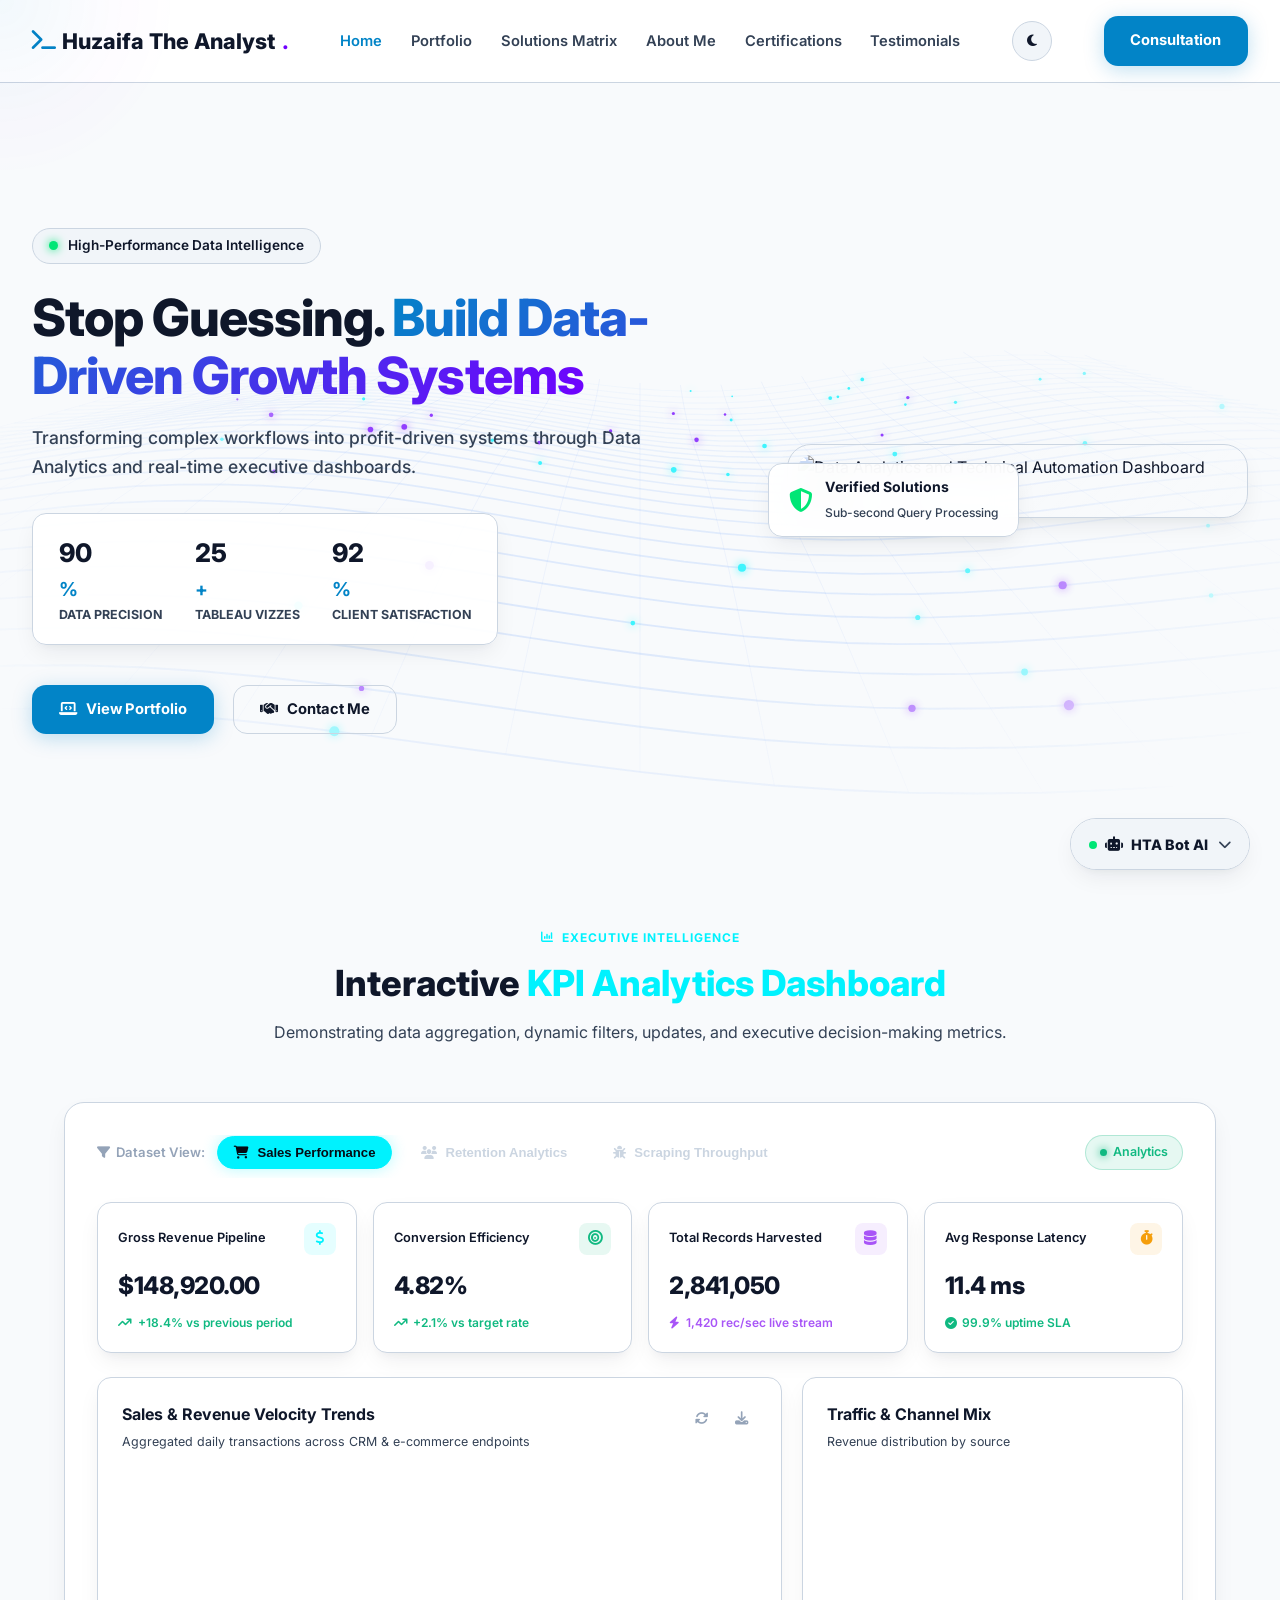
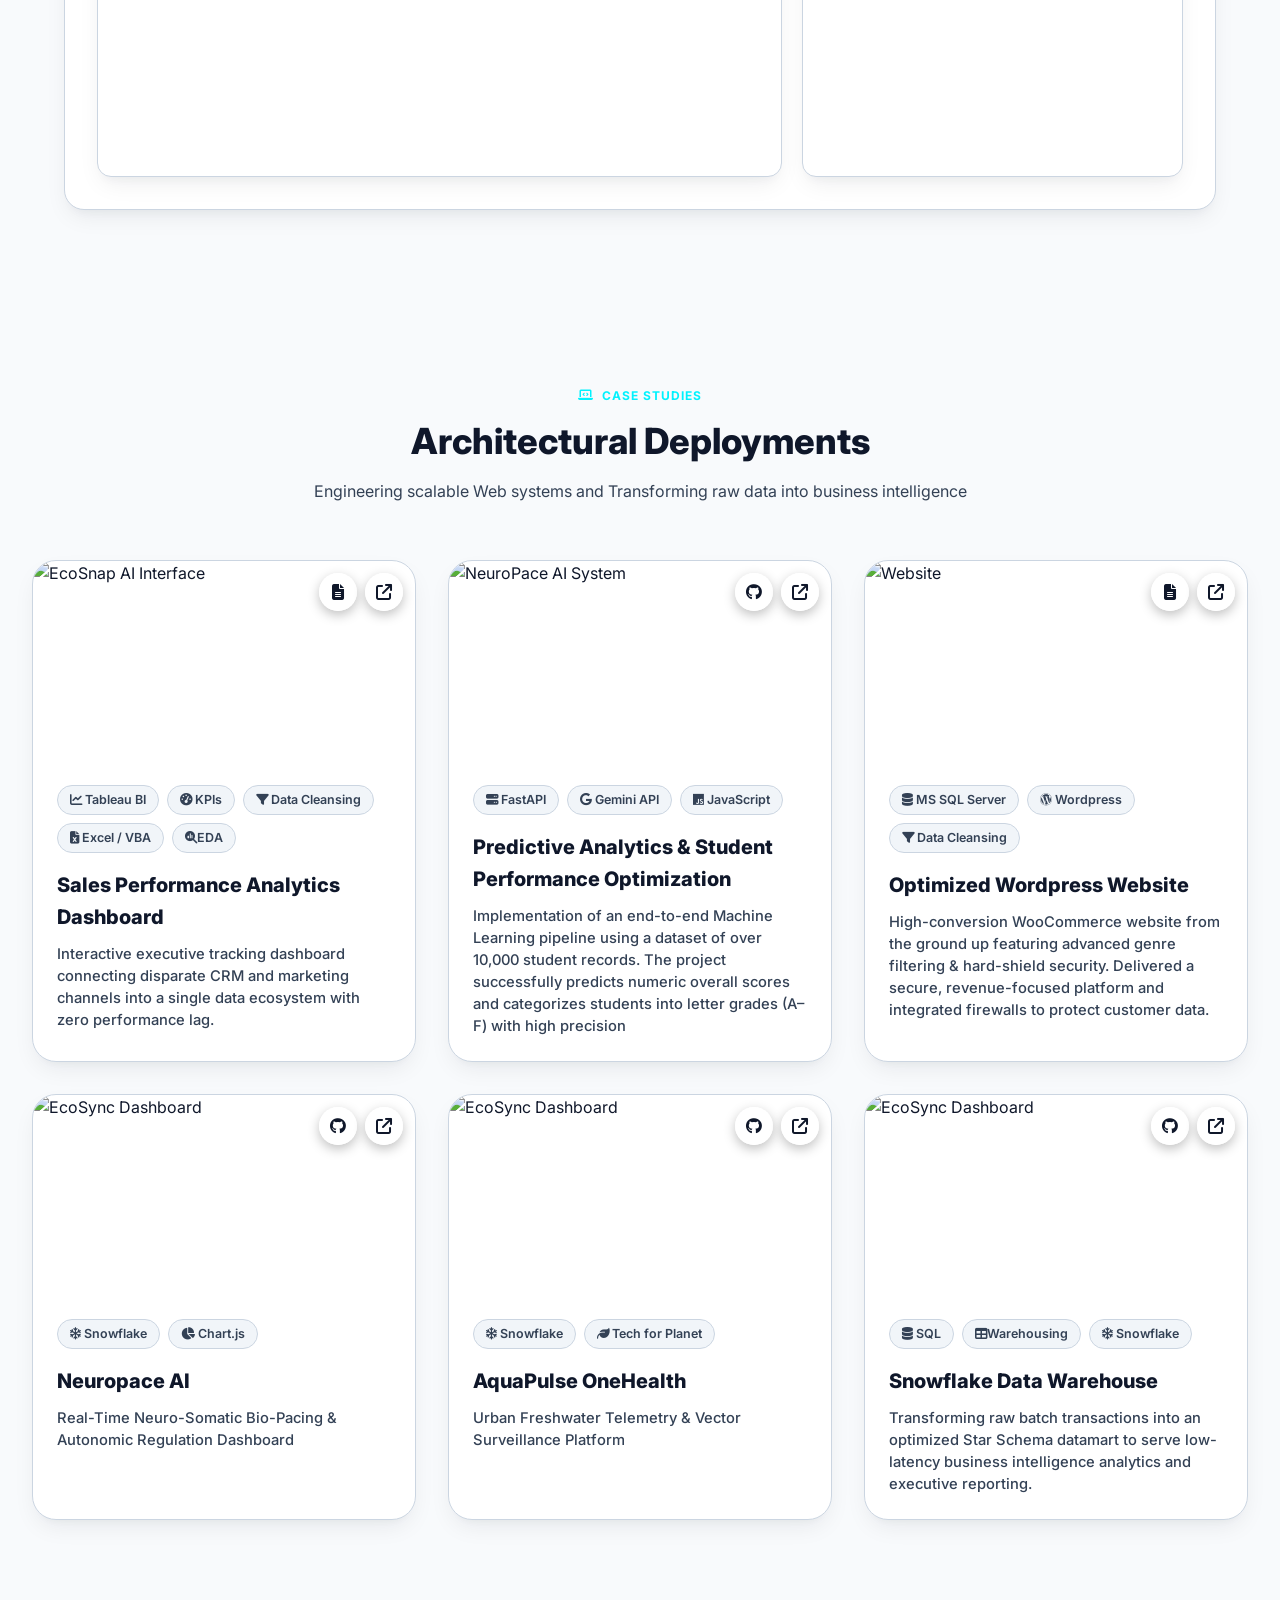
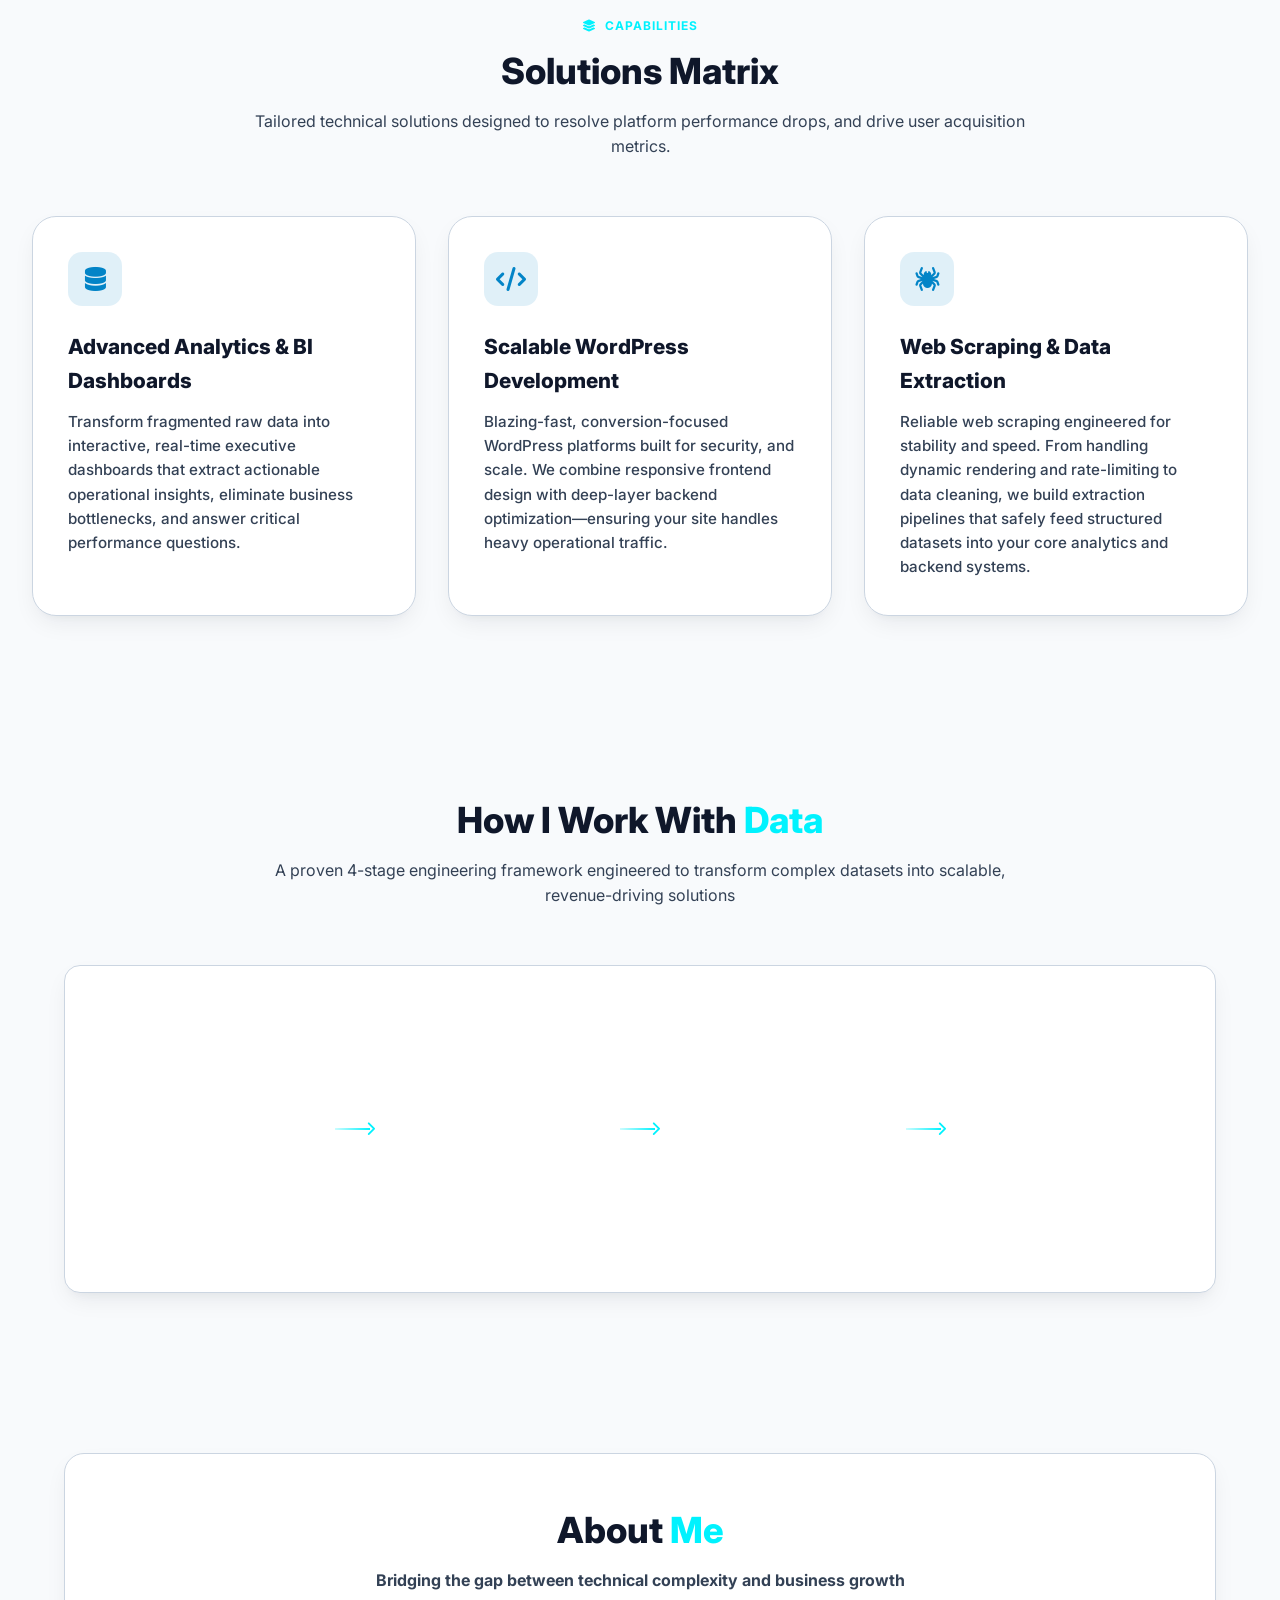
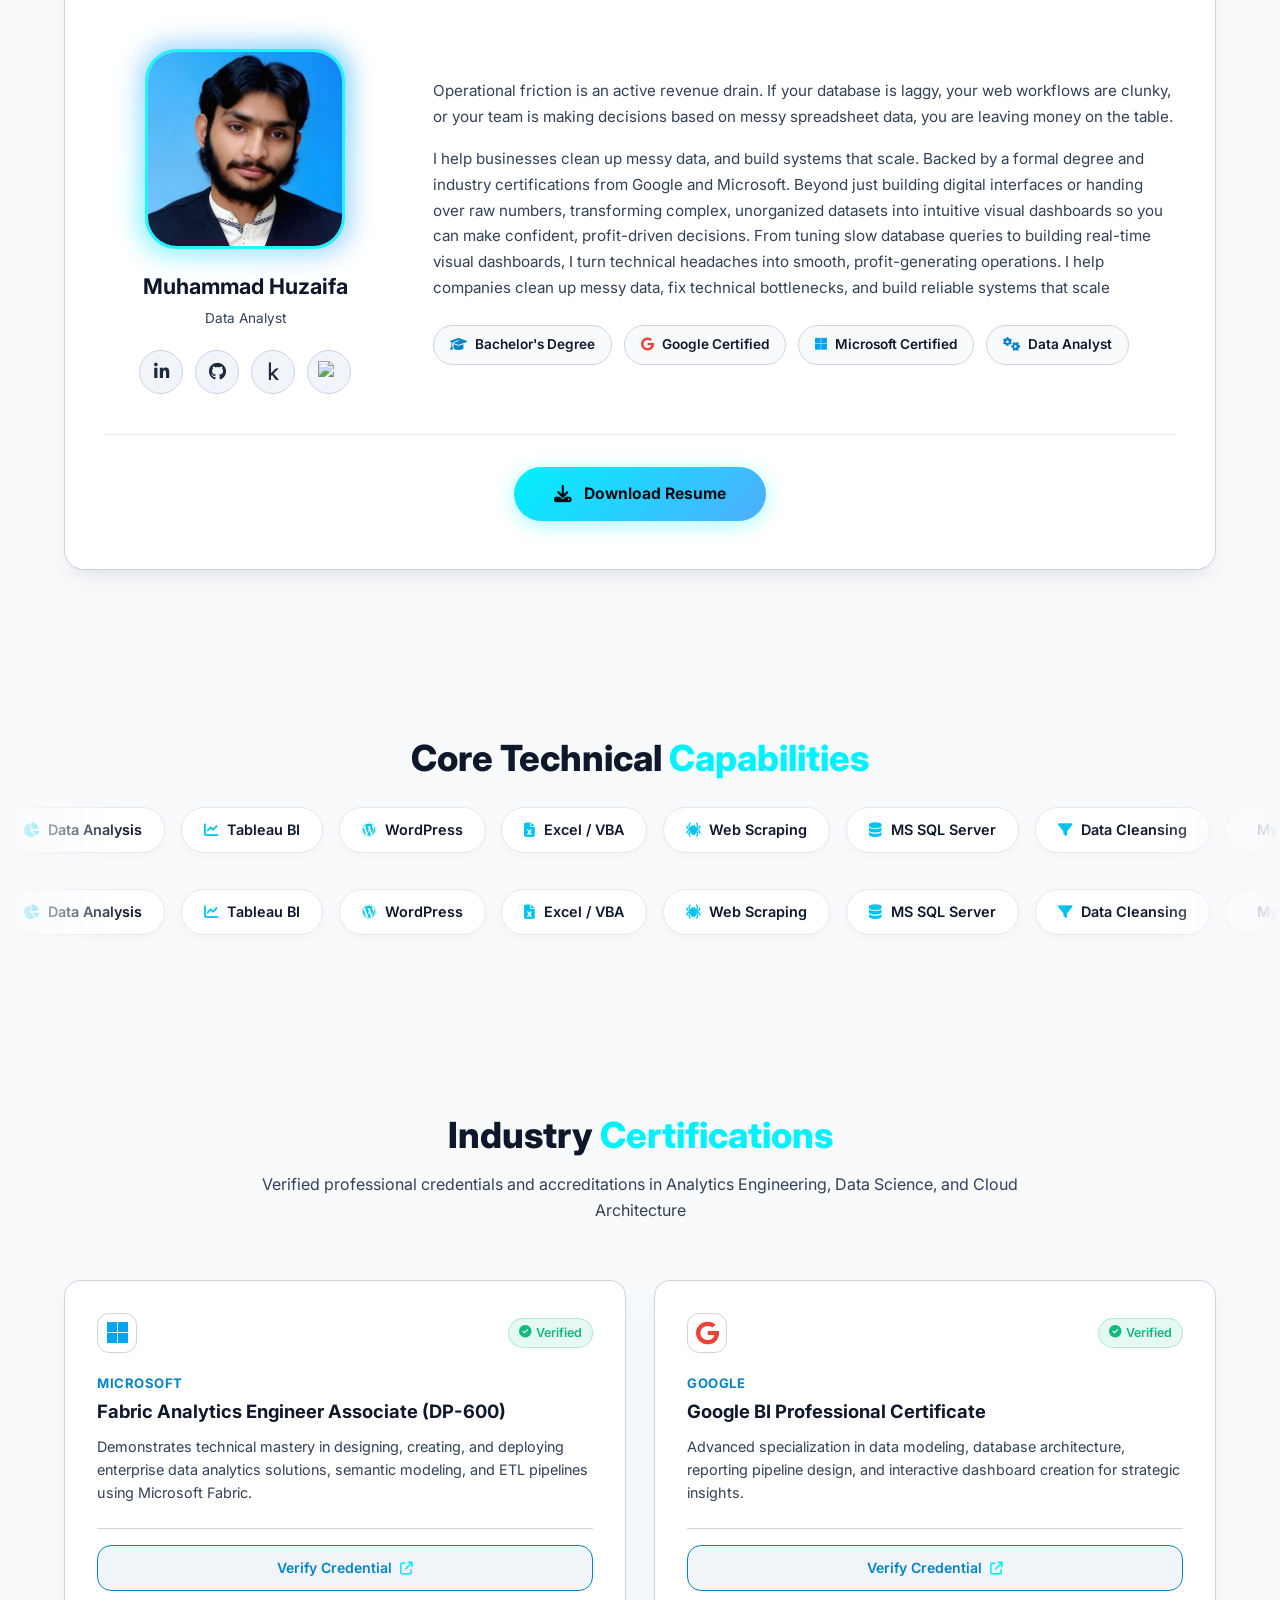
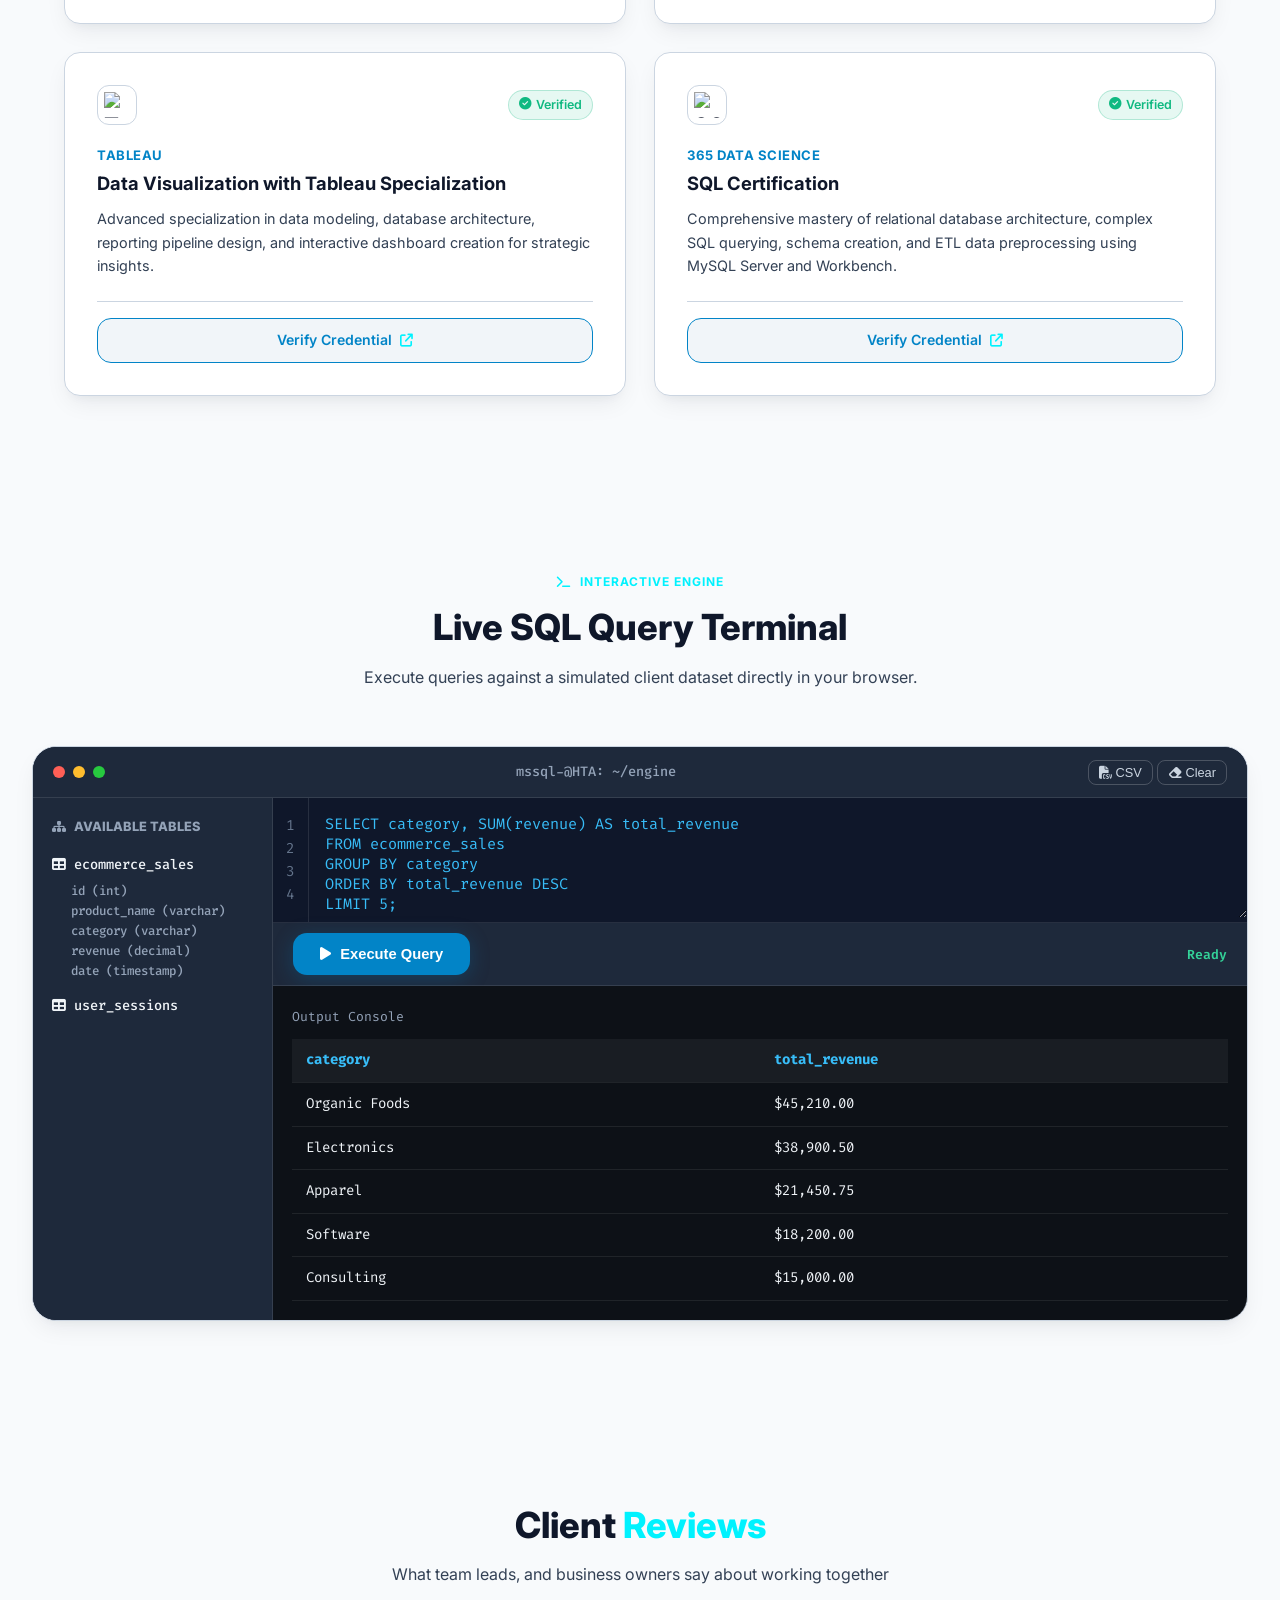
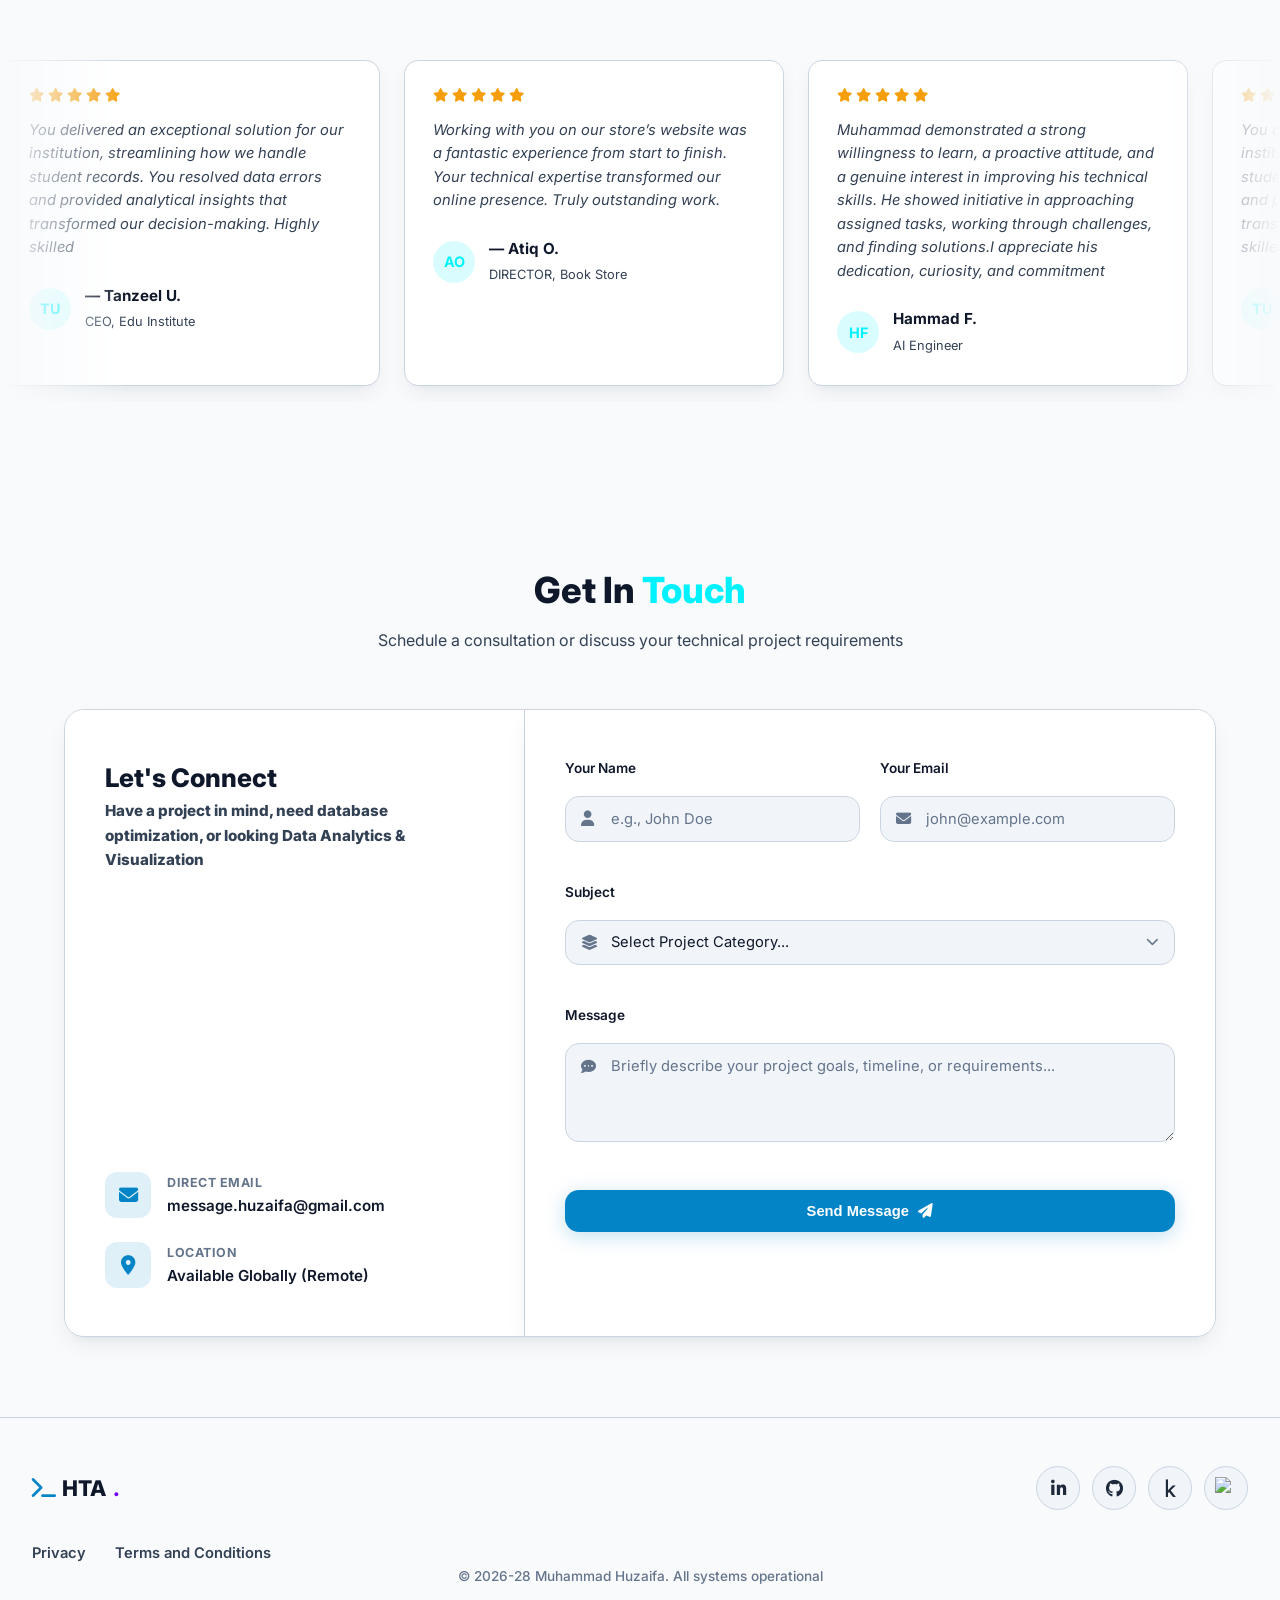
==== commit 598849ba: "Update index.html" ====
--- a/index.html
+++ b/index.html
@@ -346,7 +346,7 @@
                     <img src="https://images.unsplash.com/photo-1718157583121-ff17762cdb14?q=80&w=867&auto=format&fit=crop&ixlib=rb-4.1.0&ixid=M3wxMjA3fDB8MHxwaG90by1wYWdlfHx8fGVufDB8fHx8fA%3D%3D" alt="EcoSnap AI Interface" class="project-img">
                     <div class="project-links">
                         <a href="#" class="project-link" aria-label="View Source"><i class="fa-solid fa-file-lines"></i></a>
-                        <a href="https://public.tableau.com/app/profile/muhammadhuzaifa/viz/AdidasUSA_StrategicSalesPerformanceOverview/AdidasSalesDashboardUSA2020-21" class="project-link" aria-label="Live Demo"><i class="fa-solid fa-arrow-up-right-from-square"></i></a>
+                        <a href="https://public.tableau.com/app/profile/muhammadhuzaifa/viz/AdidasUSA_StrategicSalesPerformanceOverview/AdidasSalesDashboardUSA2020-21" target="_blank" rel="noopener noreferrer" class="project-link" aria-label="Live Demo"><i class="fa-solid fa-arrow-up-right-from-square"></i></a>
                     </div>
                 </div>
                 <div class="project-content">
@@ -367,8 +367,8 @@
                 <div class="project-image-wrapper">
                     <img src="https://images.unsplash.com/photo-1782729433827-b5d43a30973f?q=80&w=387&auto=format&fit=crop&ixlib=rb-4.1.0&ixid=M3wxMjA3fDB8MHxwaG90by1wYWdlfHx8fGVufDB8fHx8fA%3D%3D" alt="NeuroPace AI System" class="project-img">
                     <div class="project-links">
-                        <a href="https://github.com/MuhammadHuzaifaG/Rf-predictor-high-precision-student-grade-analytic/blob/main/README.md" class="project-link" aria-label="Live Demo"><i class="fa-brands fa-github"></i></a>
-                        <a href="https://www.kaggle.com/code/muhammadhuzaifagohar/rf-predictor-high-precision-student-grade-analytic" class="project-link" aria-label="View Source"><i class="fa-solid fa-arrow-up-right-from-square"></i></a>
+                        <a href="https://github.com/MuhammadHuzaifaG/Rf-predictor-high-precision-student-grade-analytic/blob/main/README.md" target="_blank" rel="noopener noreferrer" class="project-link" aria-label="Live Demo"><i class="fa-brands fa-github"></i></a>
+                        <a href="https://www.kaggle.com/code/muhammadhuzaifagohar/rf-predictor-high-precision-student-grade-analytic" target="_blank" rel="noopener noreferrer" class="project-link" aria-label="View Source"><i class="fa-solid fa-arrow-up-right-from-square"></i></a>
                     </div>
                 </div>
                 <div class="project-content">
@@ -387,17 +387,17 @@
                 <div class="project-image-wrapper">
                     <img src="https://images.unsplash.com/photo-1698512156323-28e03350851e?q=80&w=870&auto=format&fit=crop&ixlib=rb-4.1.0&ixid=M3wxMjA3fDB8MHxwaG90by1wYWdlfHx8fGVufDB8fHx8fA%3D%3D" alt="Website" class="project-img">
                     <div class="project-links">
-                        <a href="https://docs.google.com/presentation/d/e/2PACX-1vRu6CRfc7b7rcbmi1SaMm0yIHgiM9vSwY7nz-xUVkhEwbwANwoXGAomrtbJWcIHQ7eLD_70s8rRy2lA/pub?start=true&loop=false&delayms=3000" class="project-link" aria-label="Live Demo"><i class="fa-solid fa-file-lines"></i></a>
-                        <a href="https://booking.freehosting.dev/" class="project-link" aria-label="View Source"><i class="fa-solid fa-arrow-up-right-from-square"></i></a>
+                        <a href="https://docs.google.com/presentation/d/e/2PACX-1vRu6CRfc7b7rcbmi1SaMm0yIHgiM9vSwY7nz-xUVkhEwbwANwoXGAomrtbJWcIHQ7eLD_70s8rRy2lA/pub?start=true&loop=false&delayms=3000" target="_blank" rel="noopener noreferrer" class="project-link" aria-label="Live Demo"><i class="fa-solid fa-file-lines"></i></a>
+                        <a href="https://booking.freehosting.dev/" target="_blank" rel="noopener noreferrer" class="project-link" aria-label="View Source"><i class="fa-solid fa-arrow-up-right-from-square"></i></a>
                     </div>
                 </div>
                 <div class="project-content">
                     <div class="project-tags">
                         <div class="tag"><i class="fa-solid fa-database"></i> MS SQL Server</div>
-                        <span class="tag"><i class="fa-regular fa-snowflake"></i> Snowflake</span>
+                        <span class="tag"><i class="fa-brands fa-wordpress"></i> Wordpress</span>
                         <div class="tag"><i class="fa-solid fa-filter"></i> Data Cleansing</div>
                     </div>
-                    <h3 class="project-title">Optimized WooCommerce Bookstore</h3>
+                    <h3 class="project-title">Optimized Wordpress Website</h3>
                     <p class="project-desc">High-conversion WooCommerce website from the ground up featuring advanced genre filtering & hard-shield security. Delivered a secure, revenue-focused platform and integrated firewalls to protect customer data.</p>
                 </div>
             </div>
@@ -407,8 +407,8 @@
                 <div class="project-image-wrapper">
                     <img src="https://images.unsplash.com/photo-1563986768609-322da13575f3?auto=format&fit=crop&w=600&q=80" alt="EcoSync Dashboard" class="project-img">
                     <div class="project-links">
-                        <a href="https://github.com/MuhammadHuzaifaG/Neuropace-AI" class="project-link" aria-label="View Source"><i class="fa-brands fa-github"></i></a>
-                        <a href="https://muhammadhuzaifag.github.io/Neuropace-AI/" class="project-link" aria-label="Live Demo"><i class="fa-solid fa-arrow-up-right-from-square"></i></a>
+                        <a href="https://github.com/MuhammadHuzaifaG/Neuropace-AI" target="_blank" rel="noopener noreferrer" class="project-link" aria-label="View Source"><i class="fa-brands fa-github"></i></a>
+                        <a href="https://muhammadhuzaifag.github.io/Neuropace-AI/" target="_blank" rel="noopener noreferrer" class="project-link" aria-label="Live Demo"><i class="fa-solid fa-arrow-up-right-from-square"></i></a>
                     </div>
                 </div>
                 <div class="project-content">
@@ -425,8 +425,8 @@
                 <div class="project-image-wrapper">
                     <img src="https://images.unsplash.com/photo-1460925895917-afdab827c52f?auto=format&fit=crop&w=600&q=80" alt="EcoSync Dashboard" class="project-img">
                     <div class="project-links">
-                        <a href="https://github.com/MuhammadHuzaifaG/AquaPulse-OneHealth" class="project-link" aria-label="View Source"><i class="fa-brands fa-github"></i></a>
-                        <a href="https://muhammadhuzaifag.github.io/AquaPulse-OneHealth/" class="project-link" aria-label="Live Demo"><i class="fa-solid fa-arrow-up-right-from-square"></i></a>
+                        <a href="https://github.com/MuhammadHuzaifaG/AquaPulse-OneHealth" target="_blank" rel="noopener noreferrer" class="project-link" aria-label="View Source"><i class="fa-brands fa-github"></i></a>
+                        <a href="https://muhammadhuzaifag.github.io/AquaPulse-OneHealth/" target="_blank" rel="noopener noreferrer" class="project-link" aria-label="Live Demo"><i class="fa-solid fa-arrow-up-right-from-square"></i></a>
                     </div>
                 </div>
                 <div class="project-content">
@@ -443,7 +443,7 @@
                 <div class="project-image-wrapper">
                     <img src="https://images.unsplash.com/photo-1526374965328-7f61d4dc18c5?auto=format&fit=crop&w=600&q=80" alt="EcoSync Dashboard" class="project-img">
                     <div class="project-links">
-                        <a href="https://github.com/MuhammadHuzaifaG/Snowflake-Medallion-Data-Warehouse-Architecture" class="project-link" aria-label="View Source"><i class="fa-brands fa-github"></i></a>
+                        <a href="https://github.com/MuhammadHuzaifaG/Snowflake-Medallion-Data-Warehouse-Architecture" target="_blank" rel="noopener noreferrer" class="project-link" aria-label="View Source"><i class="fa-brands fa-github"></i></a>
                         <a href="" class="project-link" aria-label="Live Demo"><i class="fa-solid fa-arrow-up-right-from-square"></i></a>
                     </div>
                 </div>
@@ -454,7 +454,7 @@
                         <span class="tag"><i class="fa-regular fa-snowflake"></i> Snowflake</span>
                     </div>
                     <h3 class="project-title">Snowflake Data Warehouse</h3>
-                    <p class="project-desc">transform raw batch transactions into an optimized Star Schema datamart to serve low-latency business intelligence analytics and executive reporting.</p>
+                    <p class="project-desc">Transforming raw batch transactions into an optimized Star Schema datamart to serve low-latency business intelligence analytics and executive reporting.</p>
                 </div>
             </div>
         </div>
@@ -597,7 +597,6 @@
                         <a href="https://www.kaggle.com/muhammadhuzaifagohar" target="_blank" rel="noopener noreferrer" class="social-btn brand-kaggle" aria-label="Kaggle">
                             <i class="fa-brands fa-kaggle"></i>
                         </a>
-                        </a>
                         <a href="https://public.tableau.com/app/profile/muhammadhuzaifa/vizzes" target="_blank" rel="noopener noreferrer" class="social-btn brand-tableau" aria-label="Tableau Profile">
                             <img src="https://raw.githubusercontent.com/gilbarbara/logos/refs/heads/main/logos/tableau-icon.svg" alt="Tableau" class="social-icon-img" />
                         </a>
@@ -625,7 +624,7 @@
 
             <!-- Centered Resume Download Button Container -->
             <div class="about-action-center">
-                <a href="linkedin.com/in/muhammad-huzaifa-g/" download class="btn-download-resume">
+                <a href="linkedin.com/in/muhammad-huzaifa-g/" download class="btn-download-resume" target="_blank" rel="noopener noreferrer">
                     <i class="fa-solid fa-download"></i>
                     <span>Download Resume</span>
                 </a>
@@ -792,7 +791,7 @@
             <div class="cert-card">
                 <div class="cert-header">
                     <div class="cert-issuer-badge">
-                    <img src="https://avatars.githubusercontent.com/u/33716627?v=4" alt="Tableau" class="cert-icon tableau" />
+                    <img src="https://avatars.githubusercontent.com/u/33716627?v=4" alt="365 Data Science" class="cert-icon tableau" />
                 </div>
                     <span class="cert-status"><i class="fa-solid fa-circle-check"></i> Verified</span>
                 </div>
@@ -808,7 +807,6 @@
                     </a>
                 </div>
             </div>
-
         </div>
     </div>
 </section>
@@ -1129,8 +1127,8 @@
         <div class="footer-bottom">
             <nav class="nav-pipeline">
             <ul class="nav-links">
-                <li><a href="muhammadhuzaifag.github.io/privacy.html" class="nav-link">Privacy</a></li>
-                <li><a href="muhammadhuzaifag.github.io/terms-and-conditions.html" class="nav-link">Terms and Conditions</a></li>
+                <li><a href="muhammadhuzaifag.github.io/privacy.html" target="_blank" class="nav-link">Privacy</a></li>
+                <li><a href="muhammadhuzaifag.github.io/terms-and-conditions.html" target="_blank" class="nav-link">Terms and Conditions</a></li>
             </ul>
             </nav>
             <p>&copy; 2026-28 Muhammad Huzaifa. All systems operational</p>
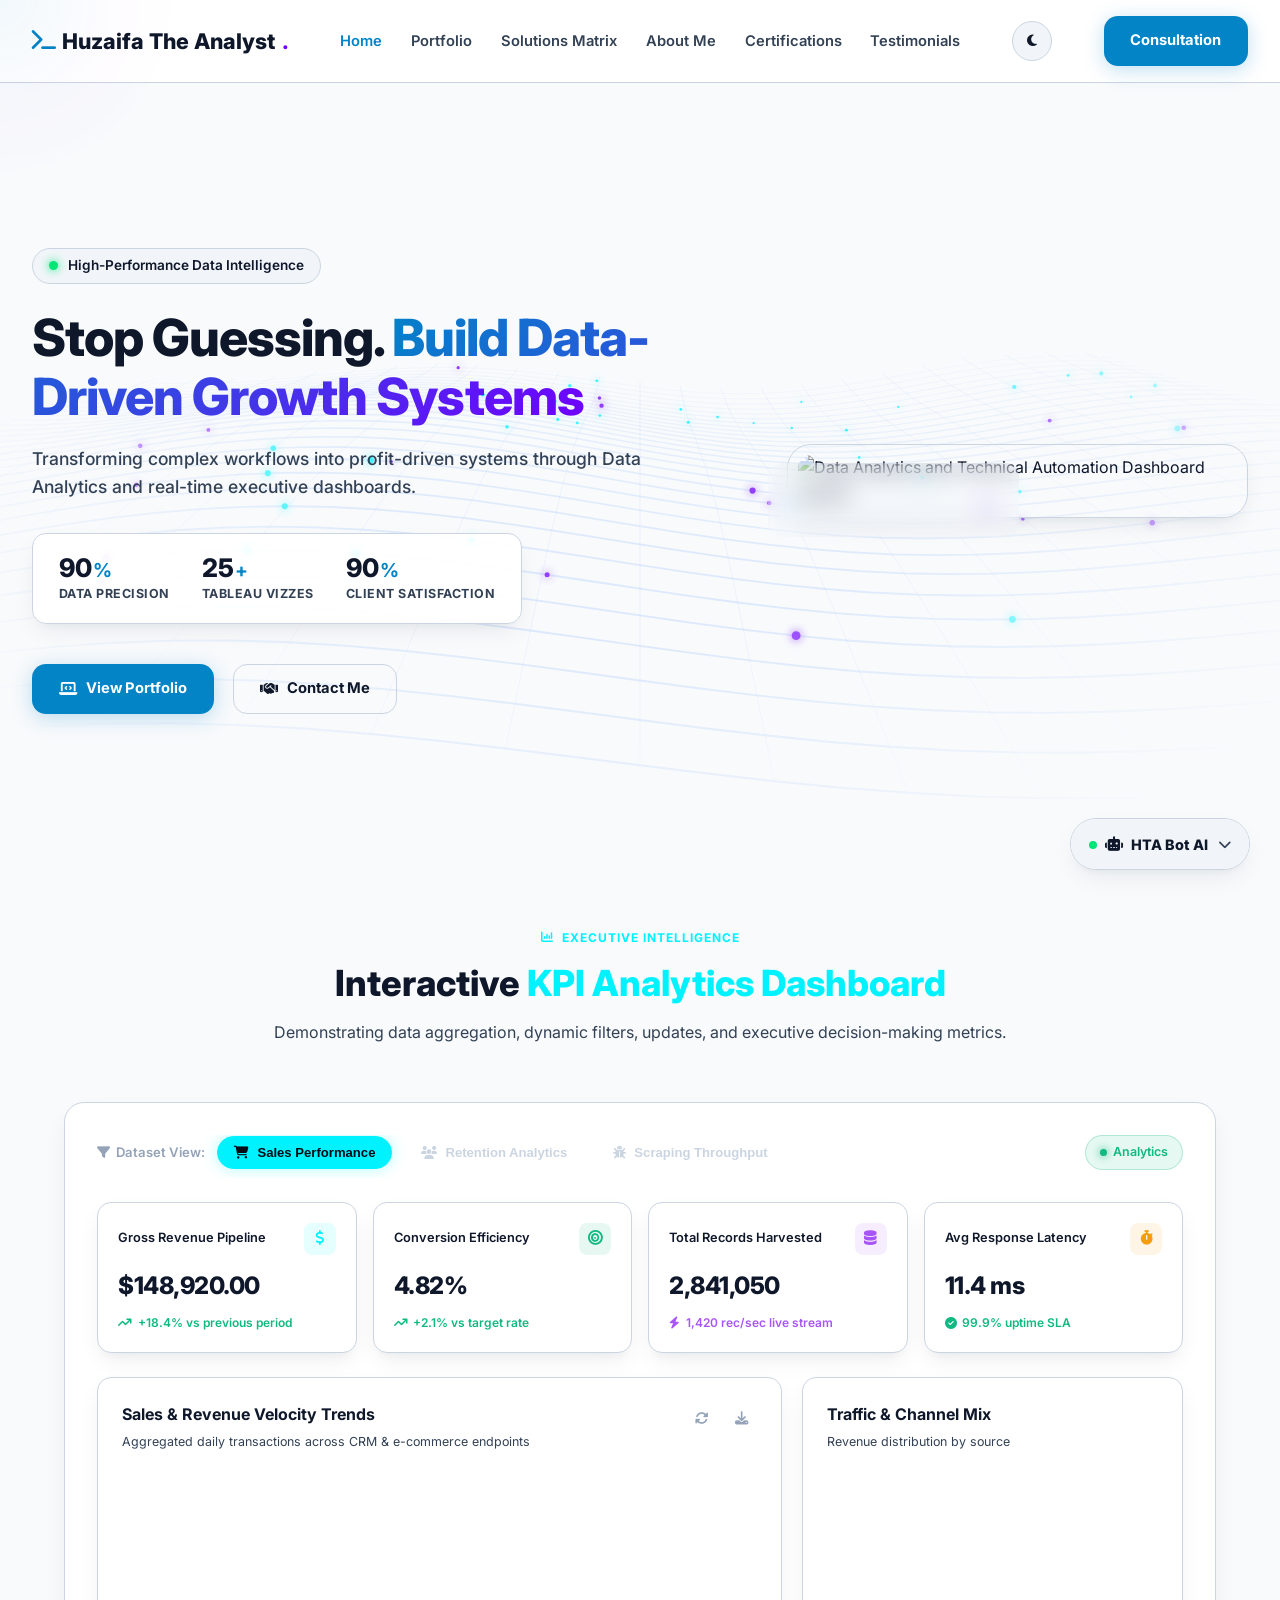
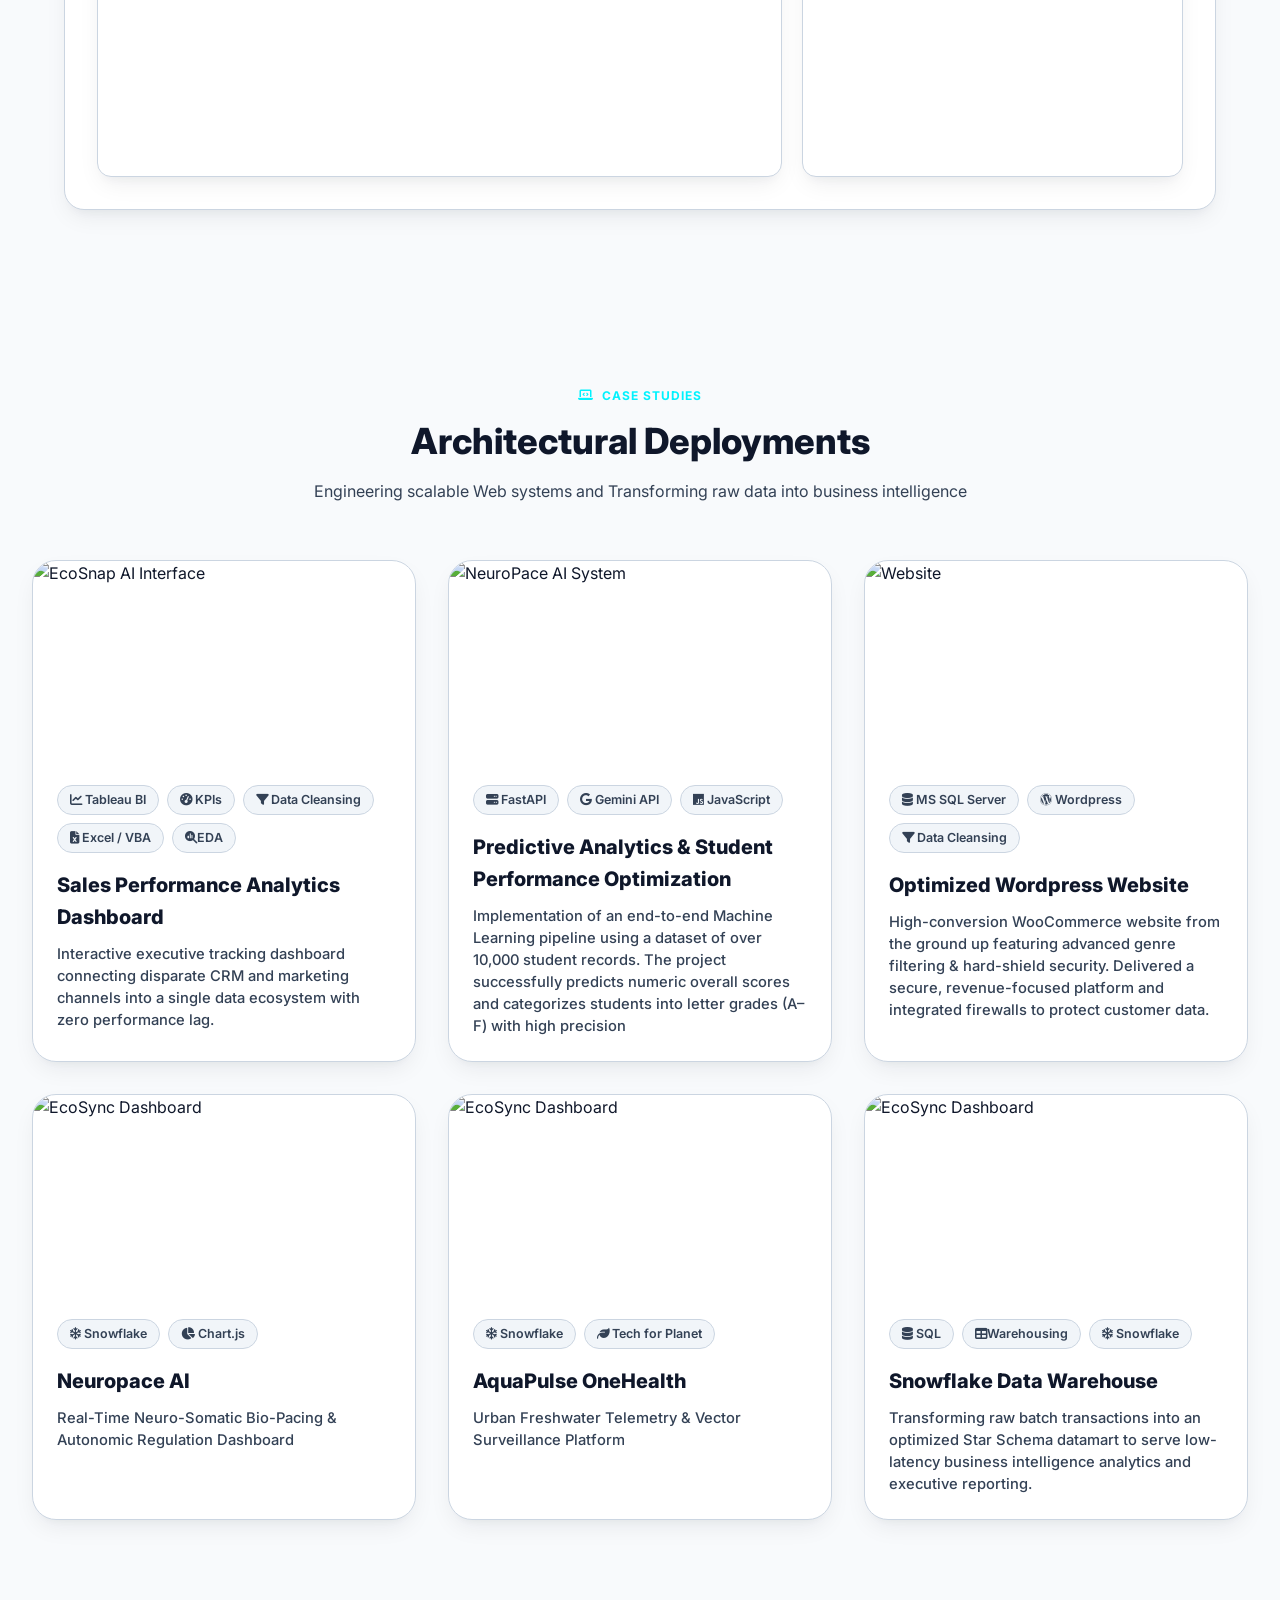
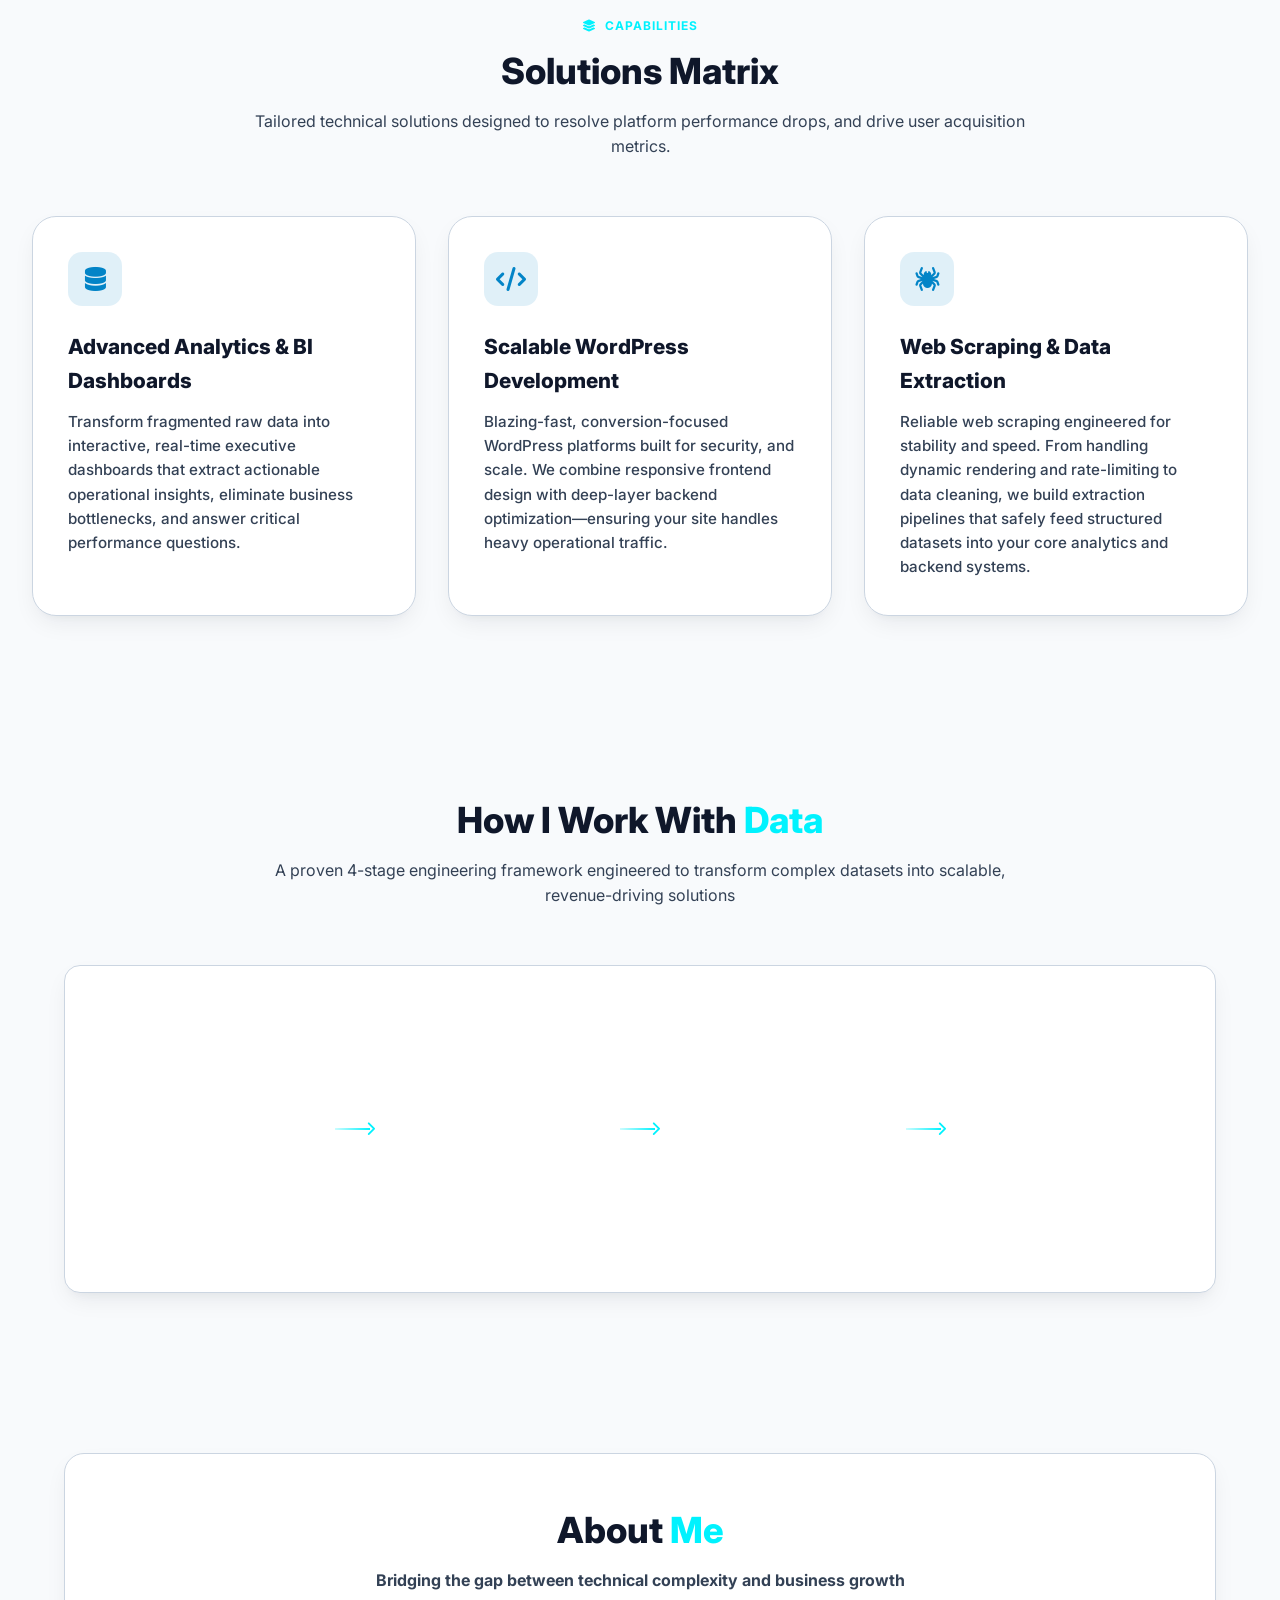
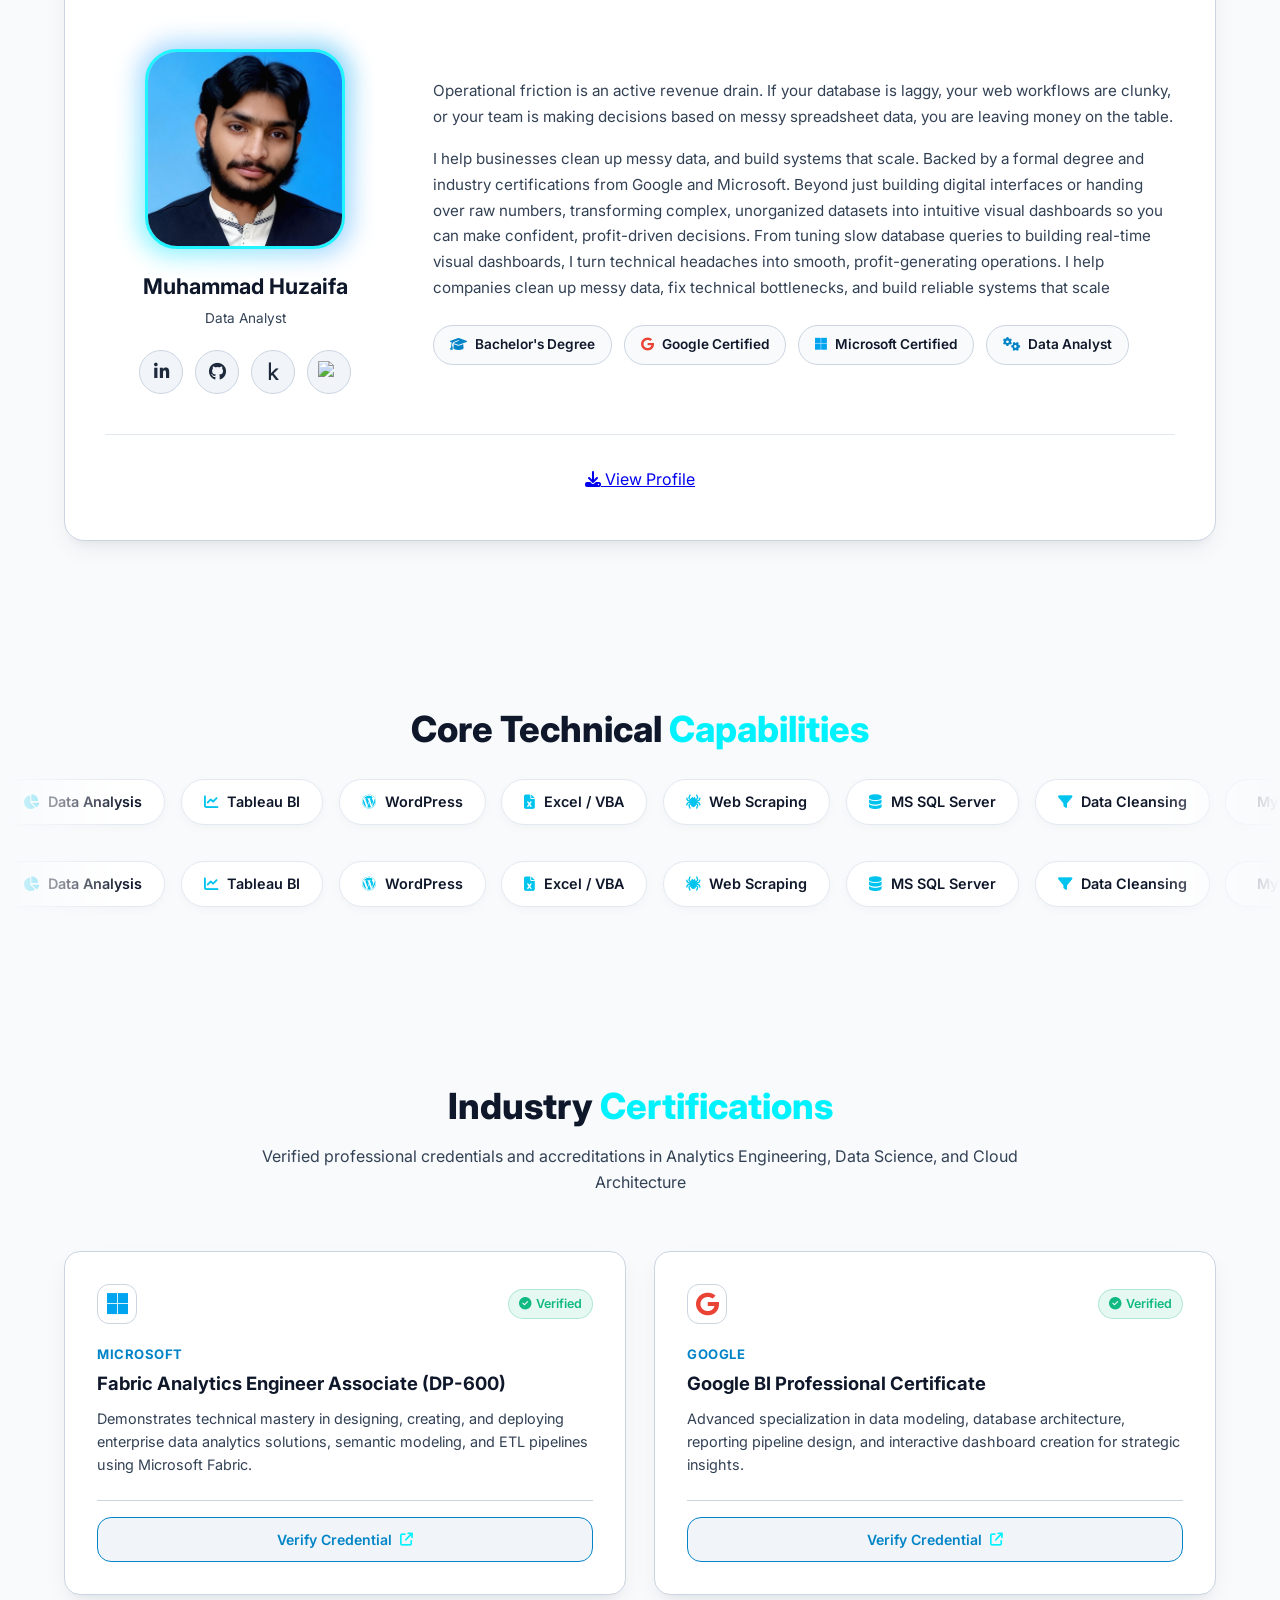
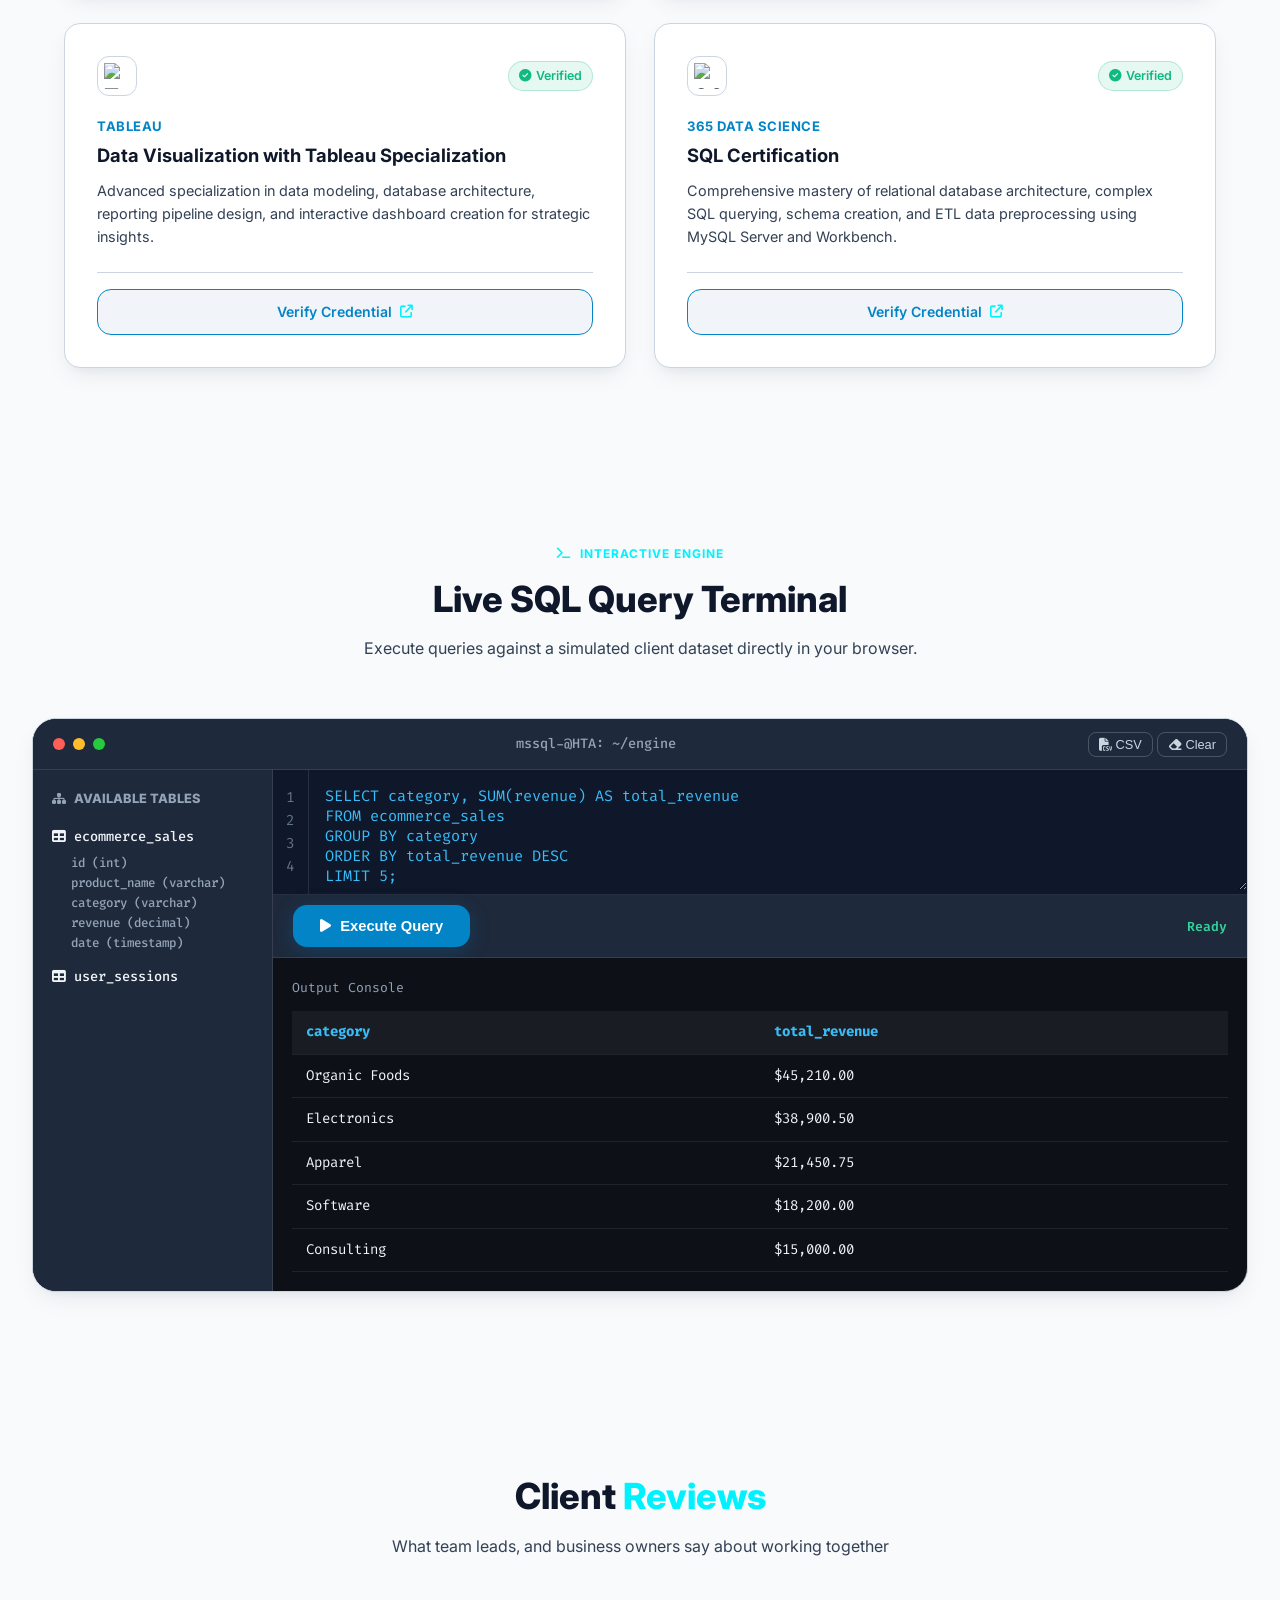
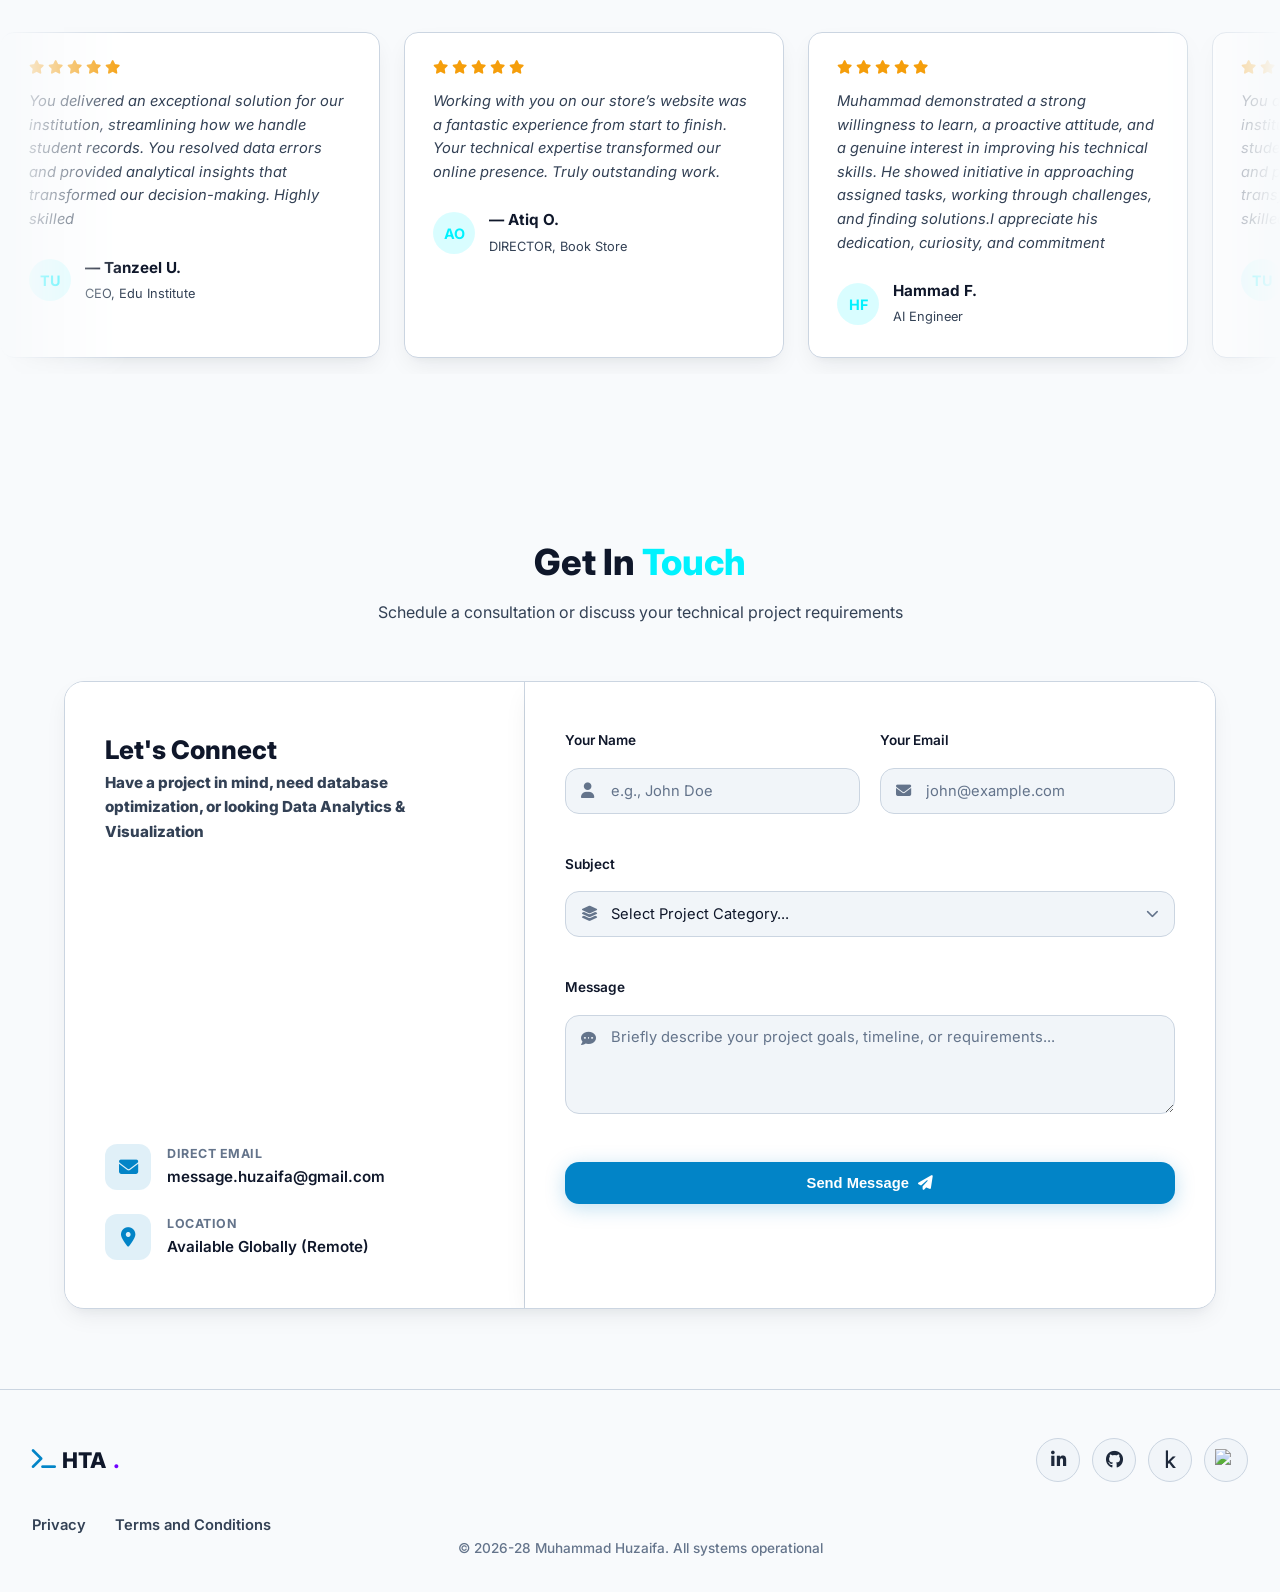
==== commit 709ccc2d: "Update index.html" ====
--- a/index.html
+++ b/index.html
@@ -171,20 +171,26 @@
             <p class="hero-desc">Transforming complex workflows into profit-driven systems through Data Analytics and real-time executive dashboards.</p>
             
             <!-- Hero Real-Time Performance Badges -->
-            <div class="hero-kpi-strip">
-                <div class="kpi-mini-card">
-                    <span class="kpi-mini-number" data-target="90">0</span><span class="kpi-unit">%</span>
-                    <span class="kpi-mini-label">Data Precision</span>
-                </div>
-                <div class="kpi-mini-card">
-                    <span class="kpi-mini-number" data-target="25">0</span><span class="kpi-unit">+</span>
-                    <span class="kpi-mini-label">Tableau Vizzes</span>
-                </div>
-                <div class="kpi-mini-card">
-                    <span class="kpi-mini-number" data-target="92">0</span><span class="kpi-unit">%</span>
-                    <span class="kpi-mini-label">Client Satisfaction</span>
-                </div>
-            </div>
+ <div class="hero-kpi-strip">
+    <div class="kpi-mini-card">
+        <div class="kpi-value-row">
+            <span class="kpi-mini-number" data-target="90">0</span><span class="kpi-unit">%</span>
+        </div>
+        <span class="kpi-mini-label">Data Precision</span>
+    </div>
+    <div class="kpi-mini-card">
+        <div class="kpi-value-row">
+            <span class="kpi-mini-number" data-target="25">0</span><span class="kpi-unit">+</span>
+        </div>
+        <span class="kpi-mini-label">Tableau Vizzes</span>
+    </div>
+    <div class="kpi-mini-card">
+        <div class="kpi-value-row">
+            <span class="kpi-mini-number" data-target="90">0</span><span class="kpi-unit">%</span>
+        </div>
+        <span class="kpi-mini-label">Client Satisfaction</span>
+    </div>
+</div> 
 
             <div class="hero-actions">
                 <a href="#portfolio" class="btn btn-primary"><i class="fa-solid fa-laptop-code"></i> View Portfolio</a>
@@ -624,9 +630,9 @@
 
             <!-- Centered Resume Download Button Container -->
             <div class="about-action-center">
-                <a href="linkedin.com/in/muhammad-huzaifa-g/" download class="btn-download-resume" target="_blank" rel="noopener noreferrer">
+                <a href="linkedin.com/in/muhammad-huzaifa-g/" target="_blank" rel="noopener noreferrer">
                     <i class="fa-solid fa-download"></i>
-                    <span>Download Resume</span>
+                    <span>View Profile</span>
                 </a>
             </div>
 
--- a/style.css
+++ b/style.css
@@ -459,6 +459,7 @@
 
 .hero-kpi-strip {
     display: flex;
+    flex-wrap: wrap;
     gap: 2rem;
     margin-bottom: 2.5rem;
     padding: 1.2rem 1.6rem;
@@ -469,10 +470,38 @@
     box-shadow: var(--shadow-subtle);
 }
 
-.kpi-mini-card { display: flex; flex-direction: column; }
-.kpi-mini-number { font-size: 1.6rem; font-weight: 800; color: var(--text-primary); }
-.kpi-unit { font-size: 1.2rem; color: var(--accent-text); font-weight: 700; }
-.kpi-mini-label { font-size: 0.78rem; color: var(--text-secondary); text-transform: uppercase; font-weight: 700; }
+.kpi-mini-card {
+    display: flex;
+    flex-direction: column;
+    gap: 0.15rem;
+}
+
+.kpi-value-row {
+    display: inline-flex;
+    align-items: baseline;
+    gap: 0.1rem;
+    line-height: 1.1;
+}
+
+.kpi-mini-number {
+    font-size: 1.6rem;
+    font-weight: 800;
+    color: var(--text-primary);
+}
+
+.kpi-unit {
+    font-size: 1.2rem;
+    color: var(--accent-text);
+    font-weight: 700;
+}
+
+.kpi-mini-label {
+    font-size: 0.78rem;
+    color: var(--text-secondary);
+    text-transform: uppercase;
+    letter-spacing: 0.04em;
+    font-weight: 700;
+}
 
 .hero-actions { display: flex; gap: 1.2rem; }
 
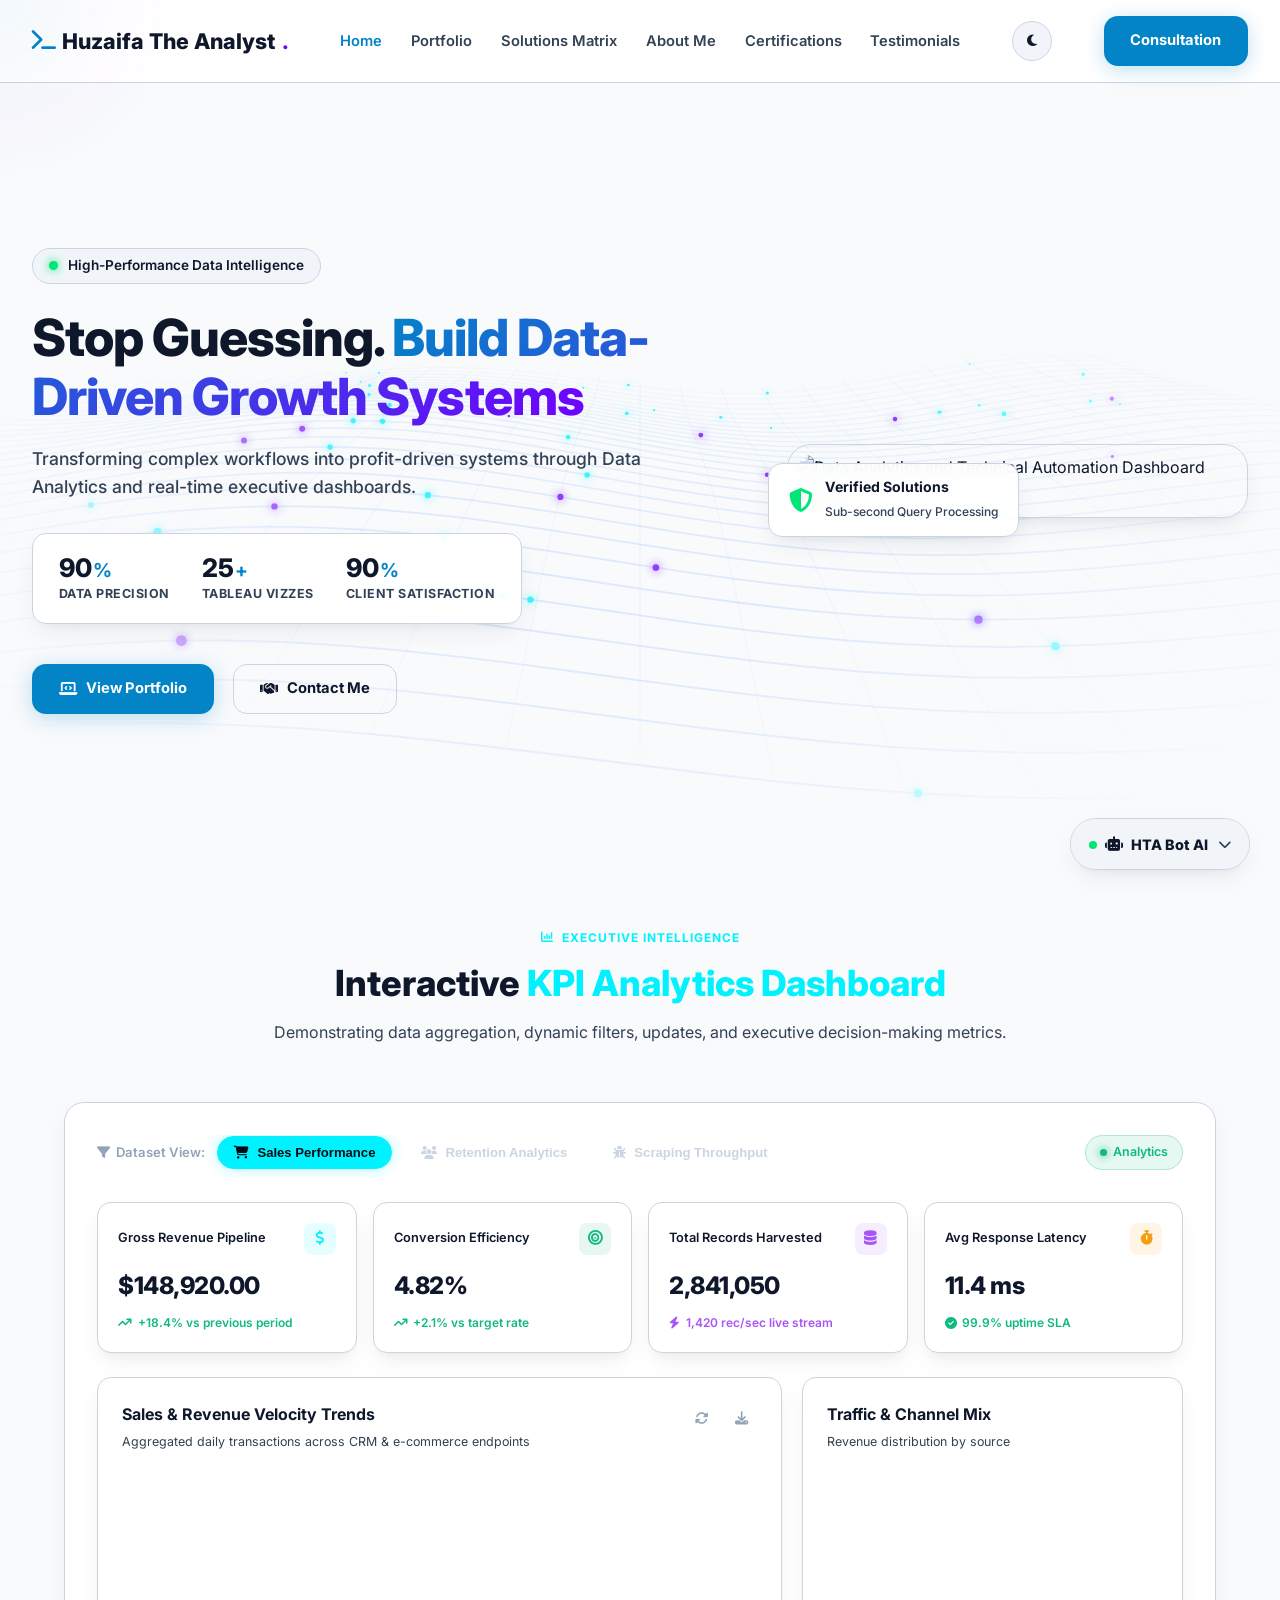
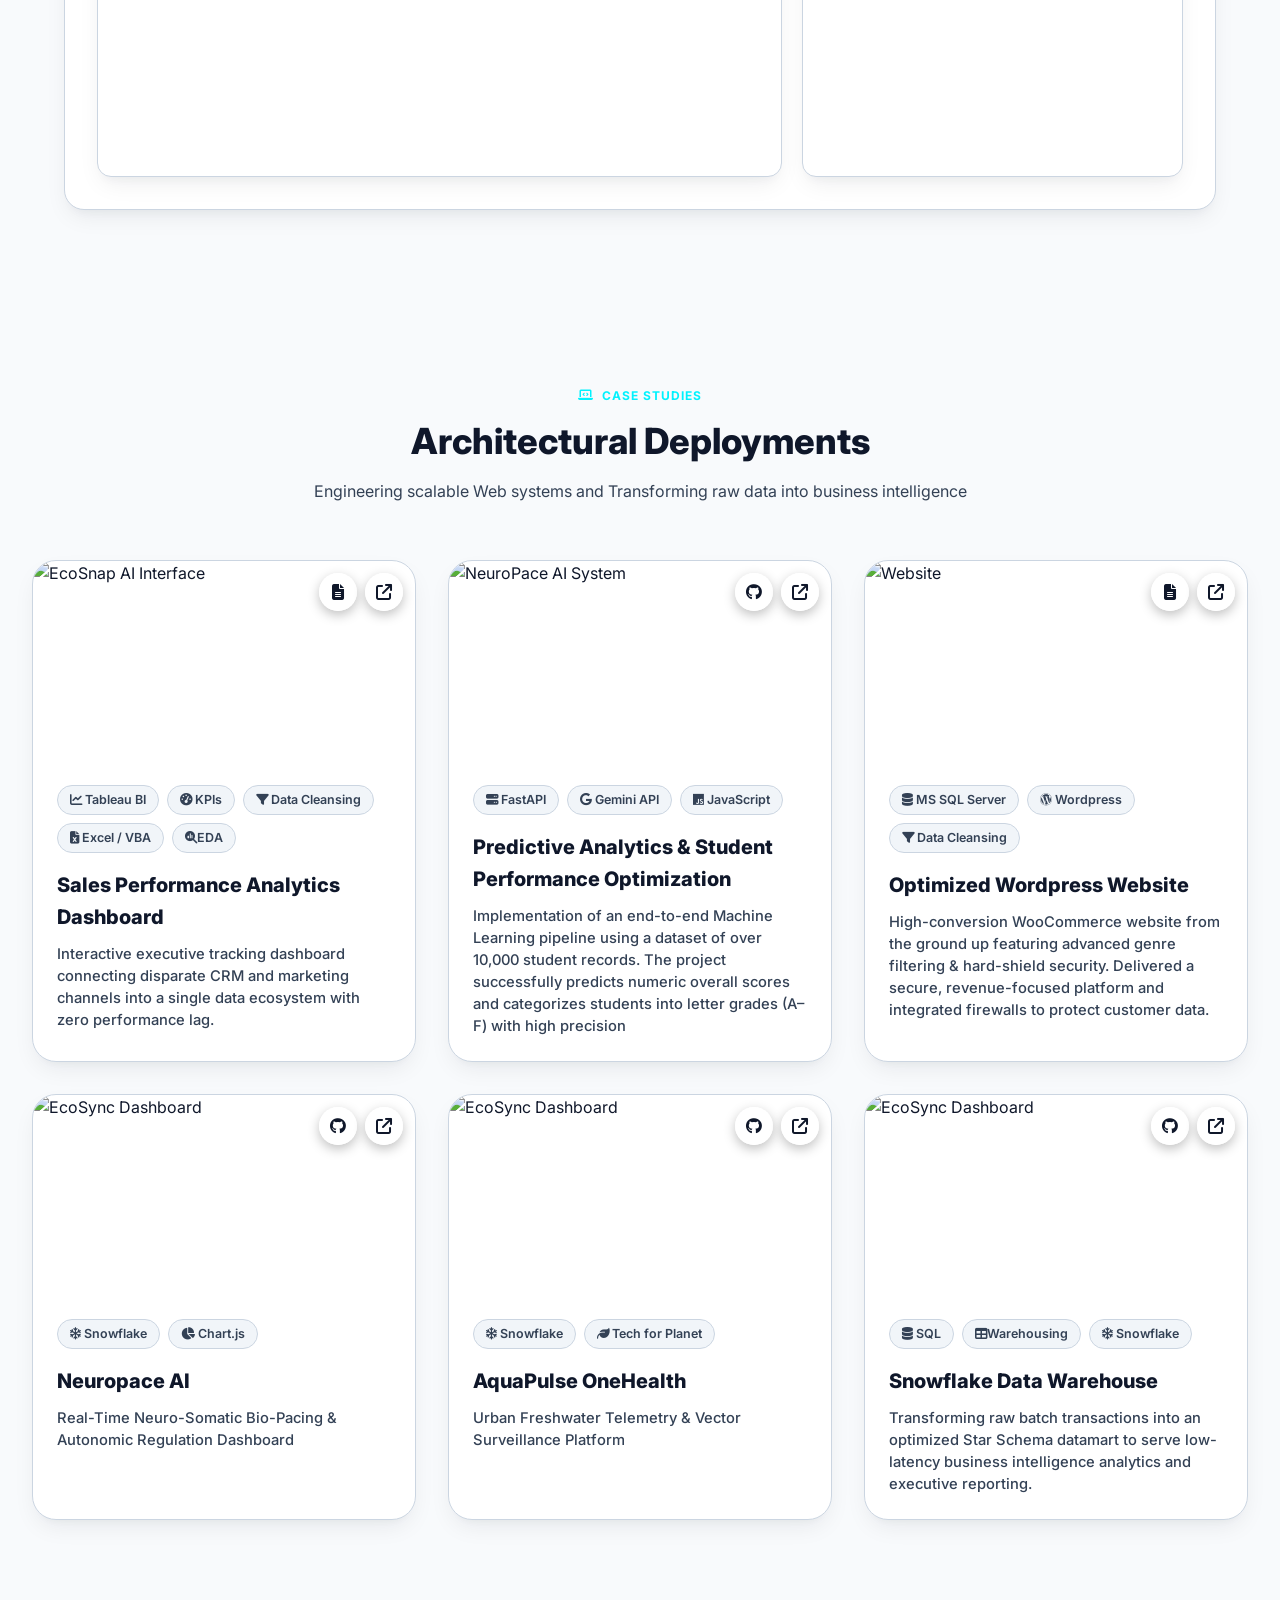
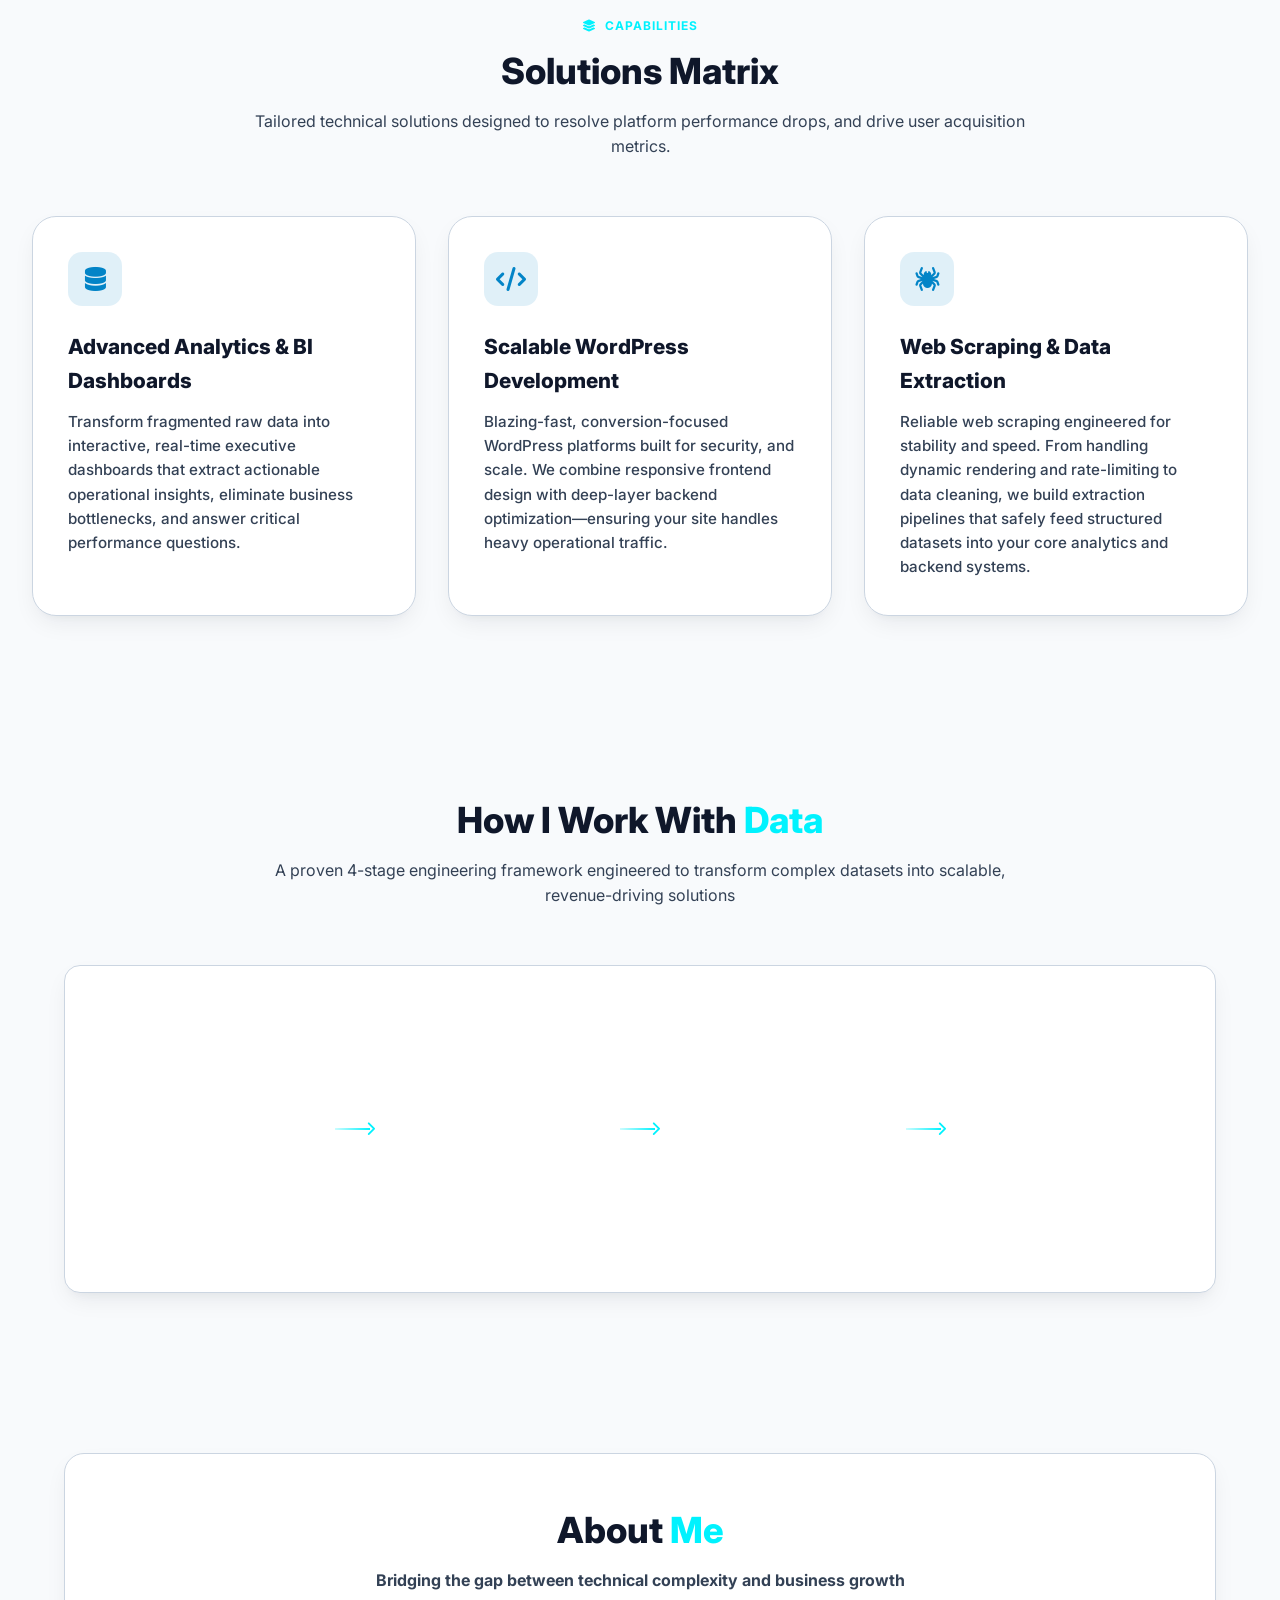
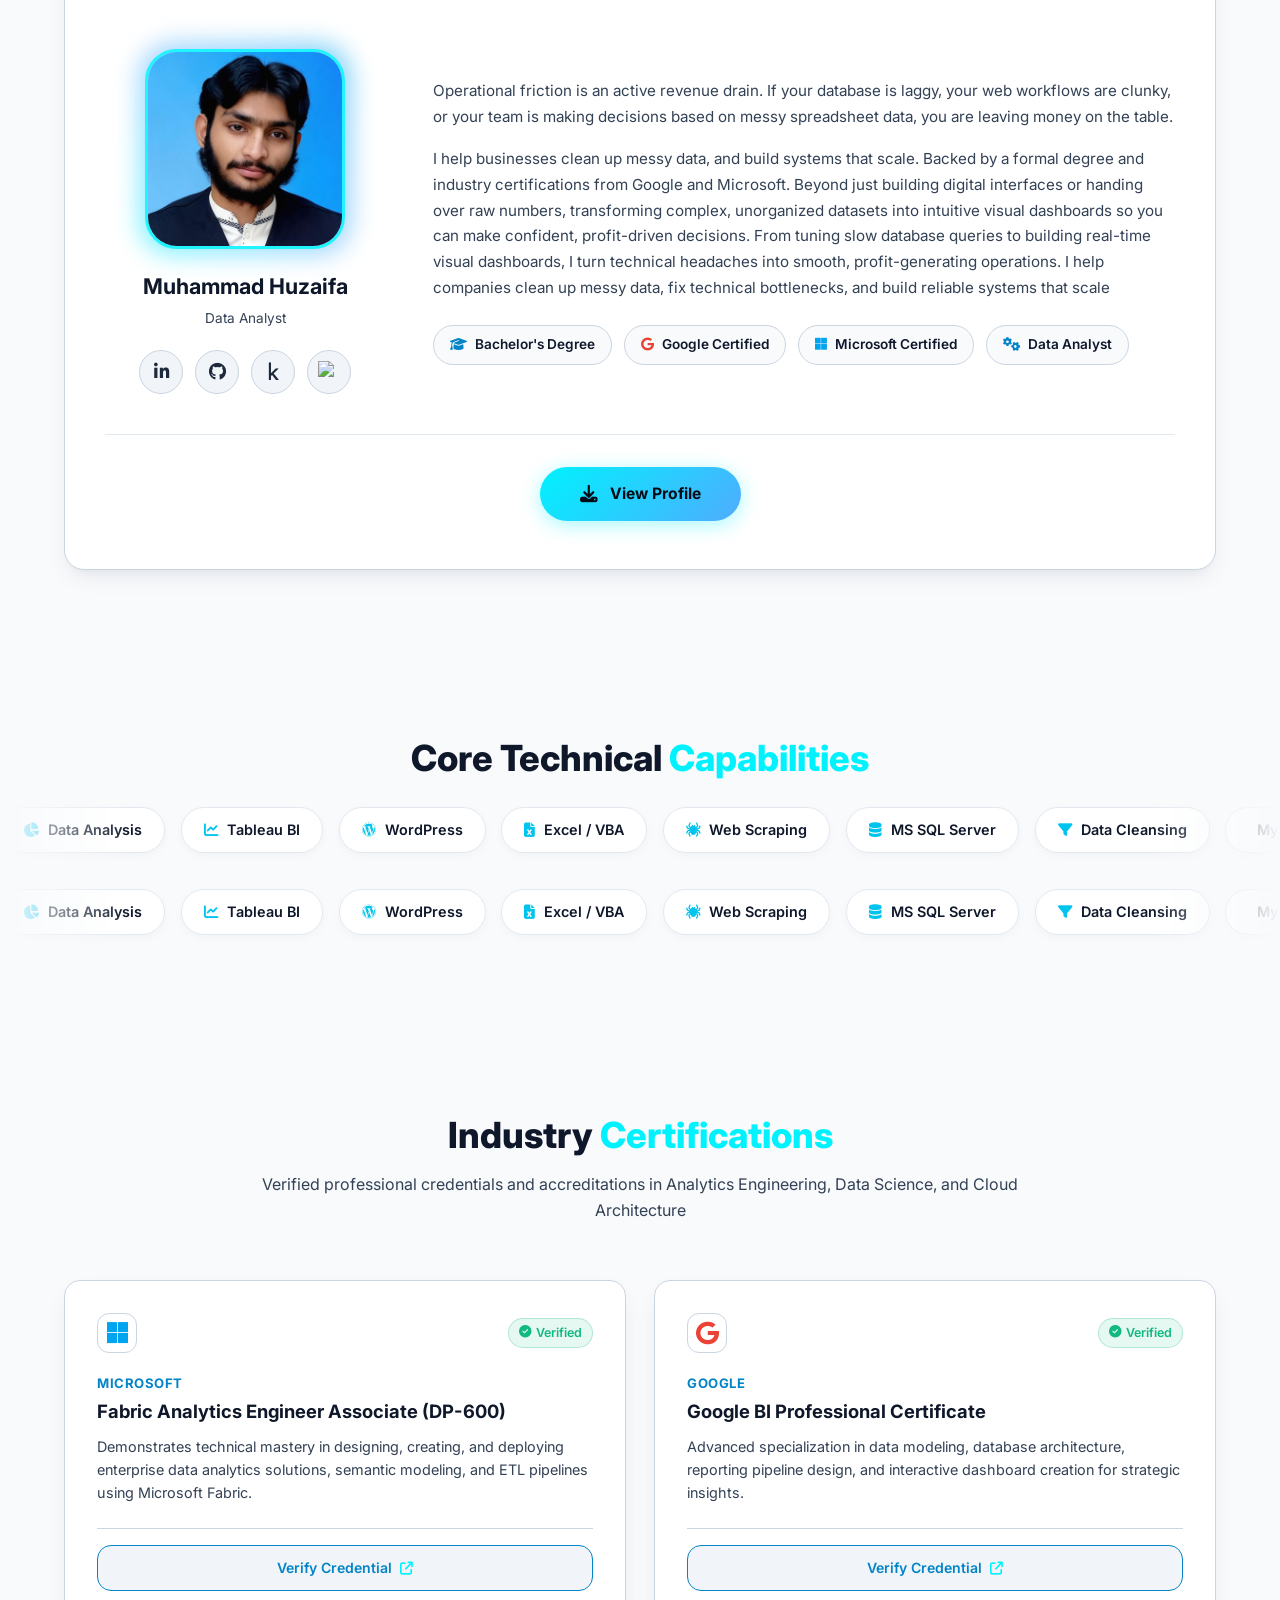
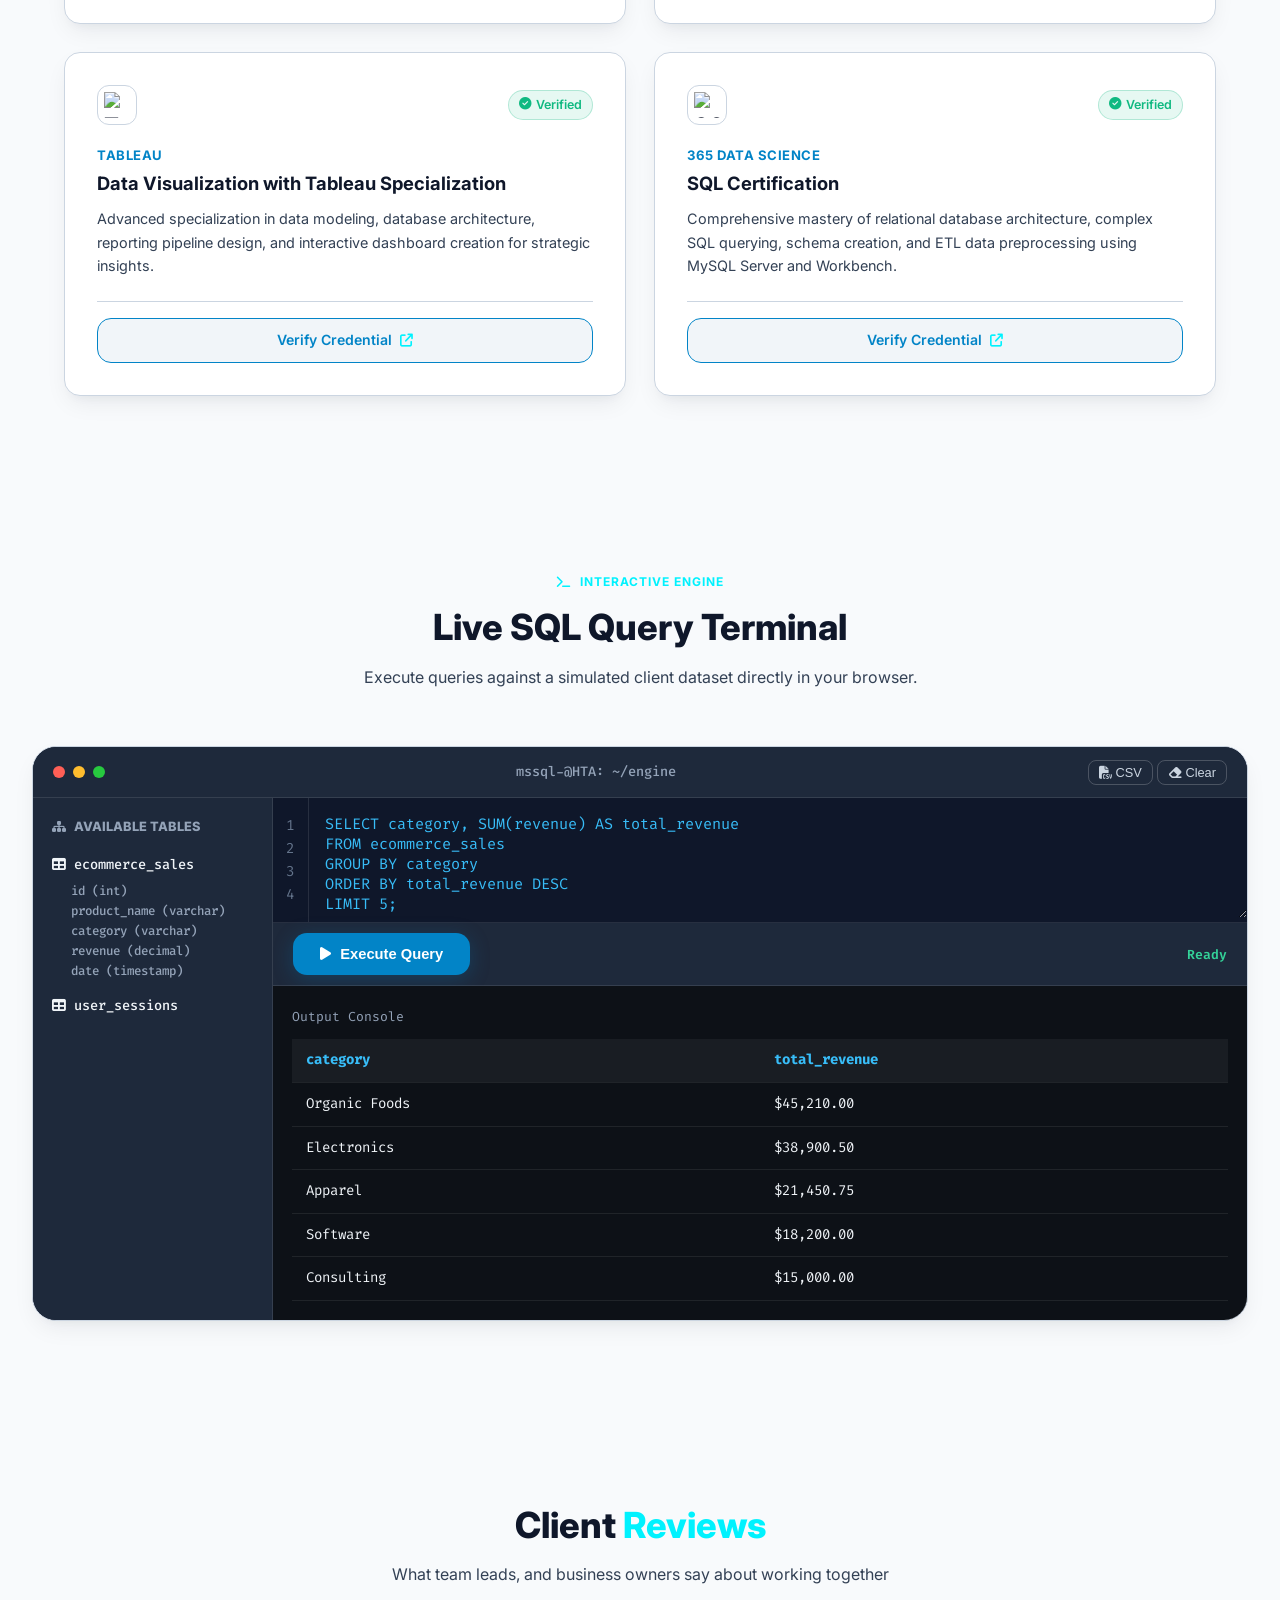
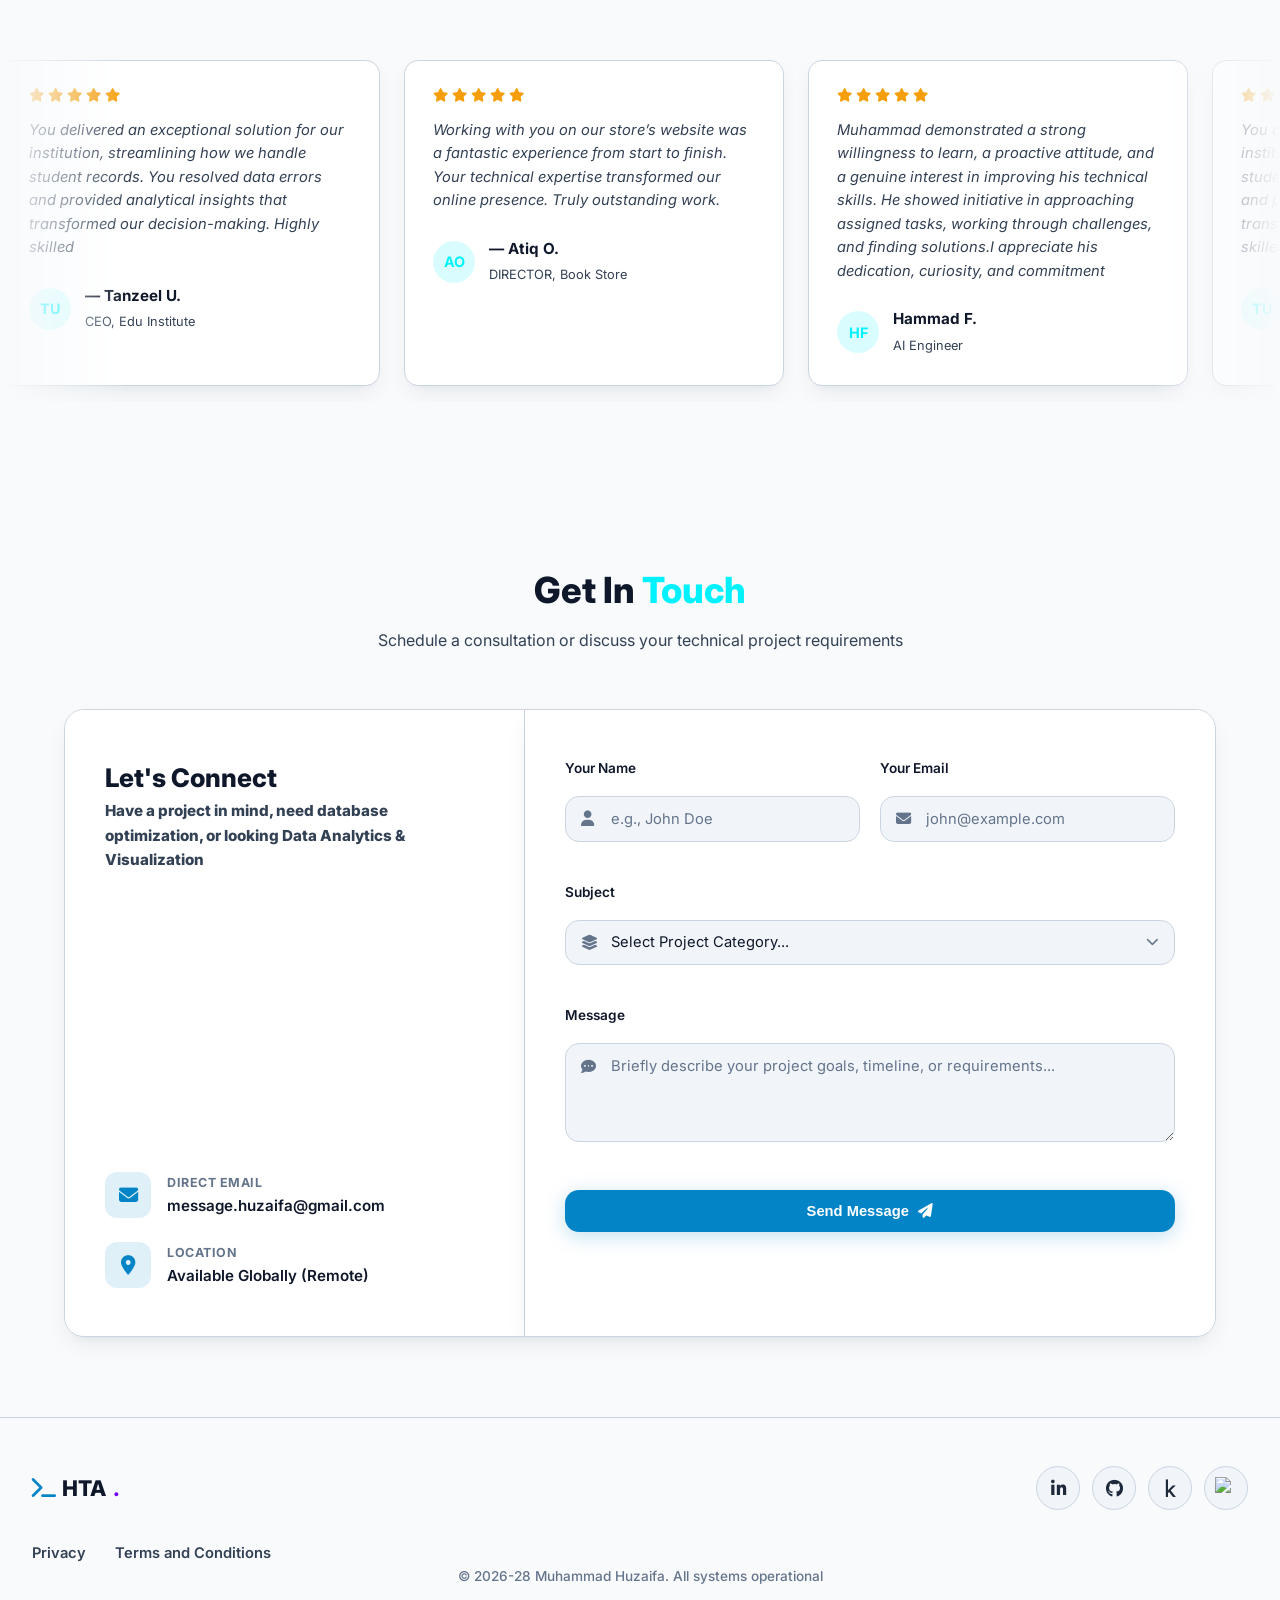
==== commit 177f95ac: "Update index.html" ====
--- a/index.html
+++ b/index.html
@@ -630,7 +630,7 @@
 
             <!-- Centered Resume Download Button Container -->
             <div class="about-action-center">
-                <a href="linkedin.com/in/muhammad-huzaifa-g/" target="_blank" rel="noopener noreferrer">
+                <a href="linkedin.com/in/muhammad-huzaifa-g" class="btn-download-resume" target="_blank" rel="noopener noreferrer">
                     <i class="fa-solid fa-download"></i>
                     <span>View Profile</span>
                 </a>
